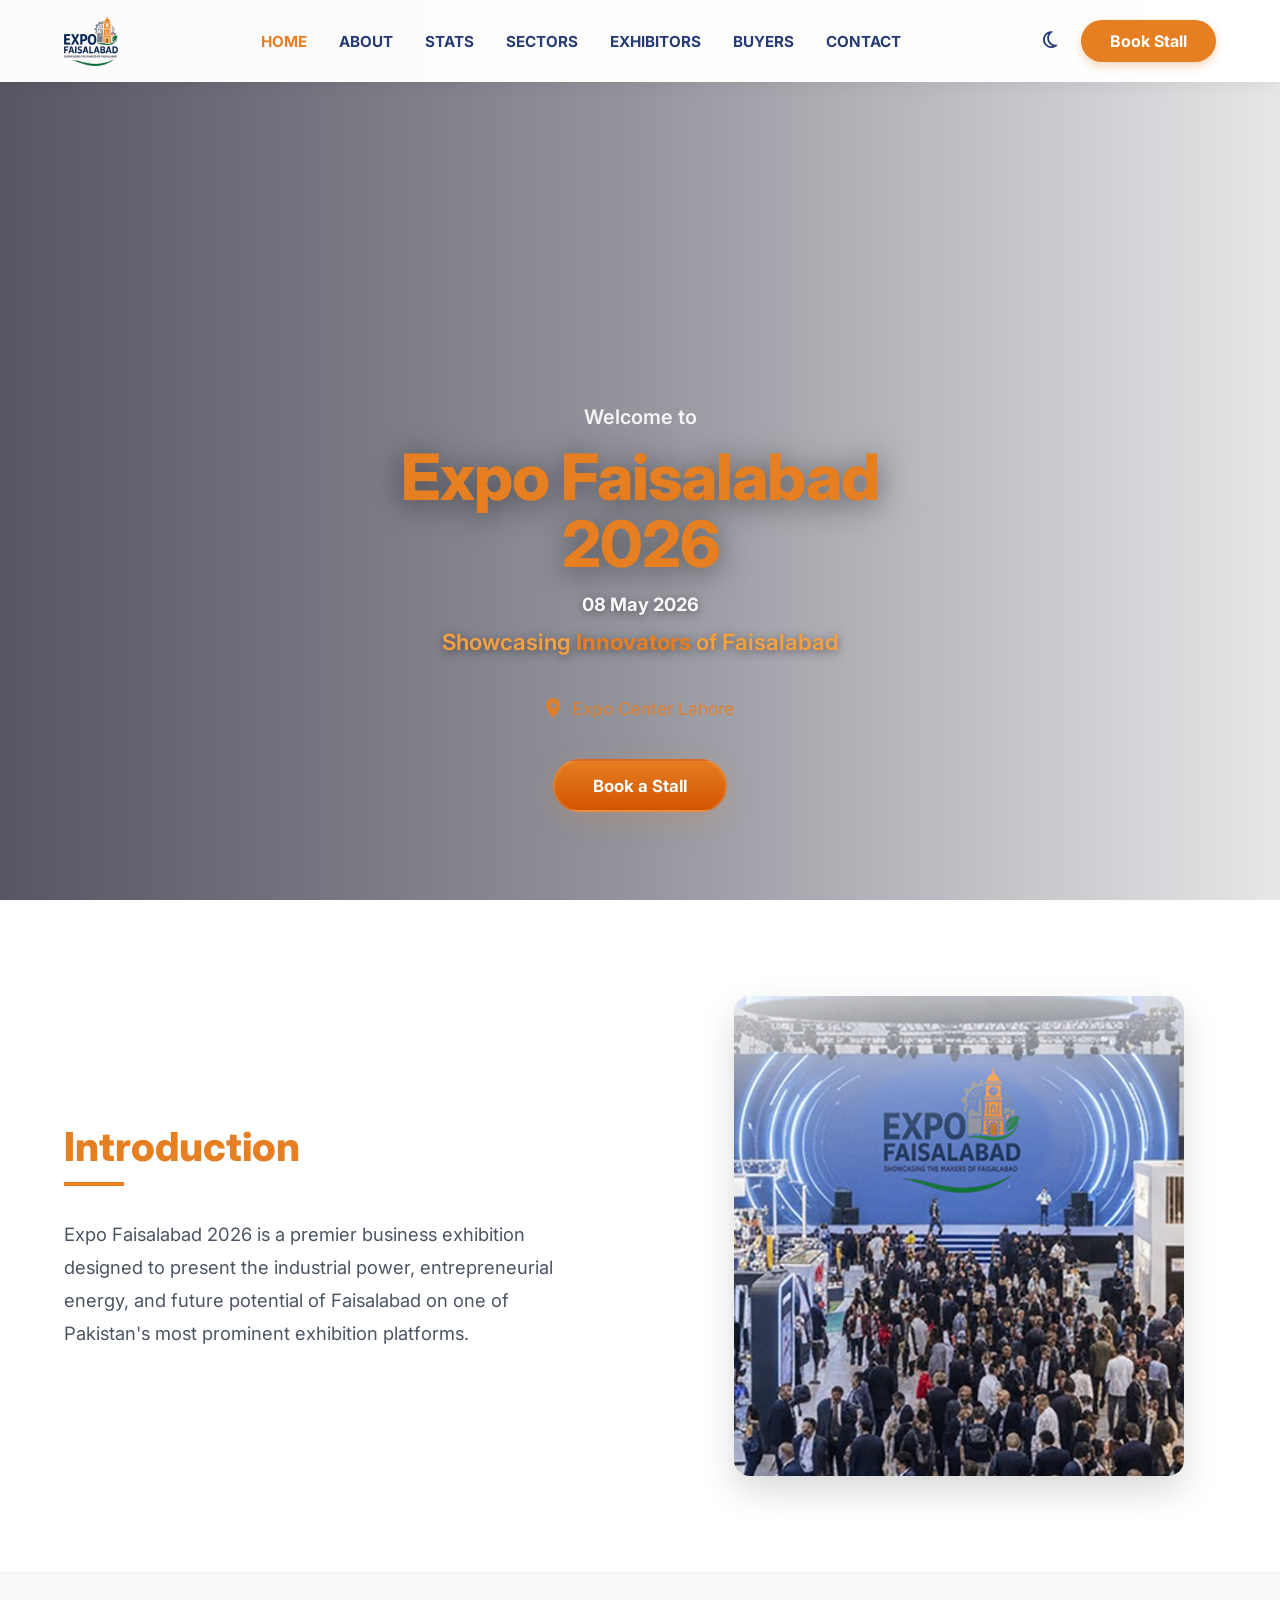
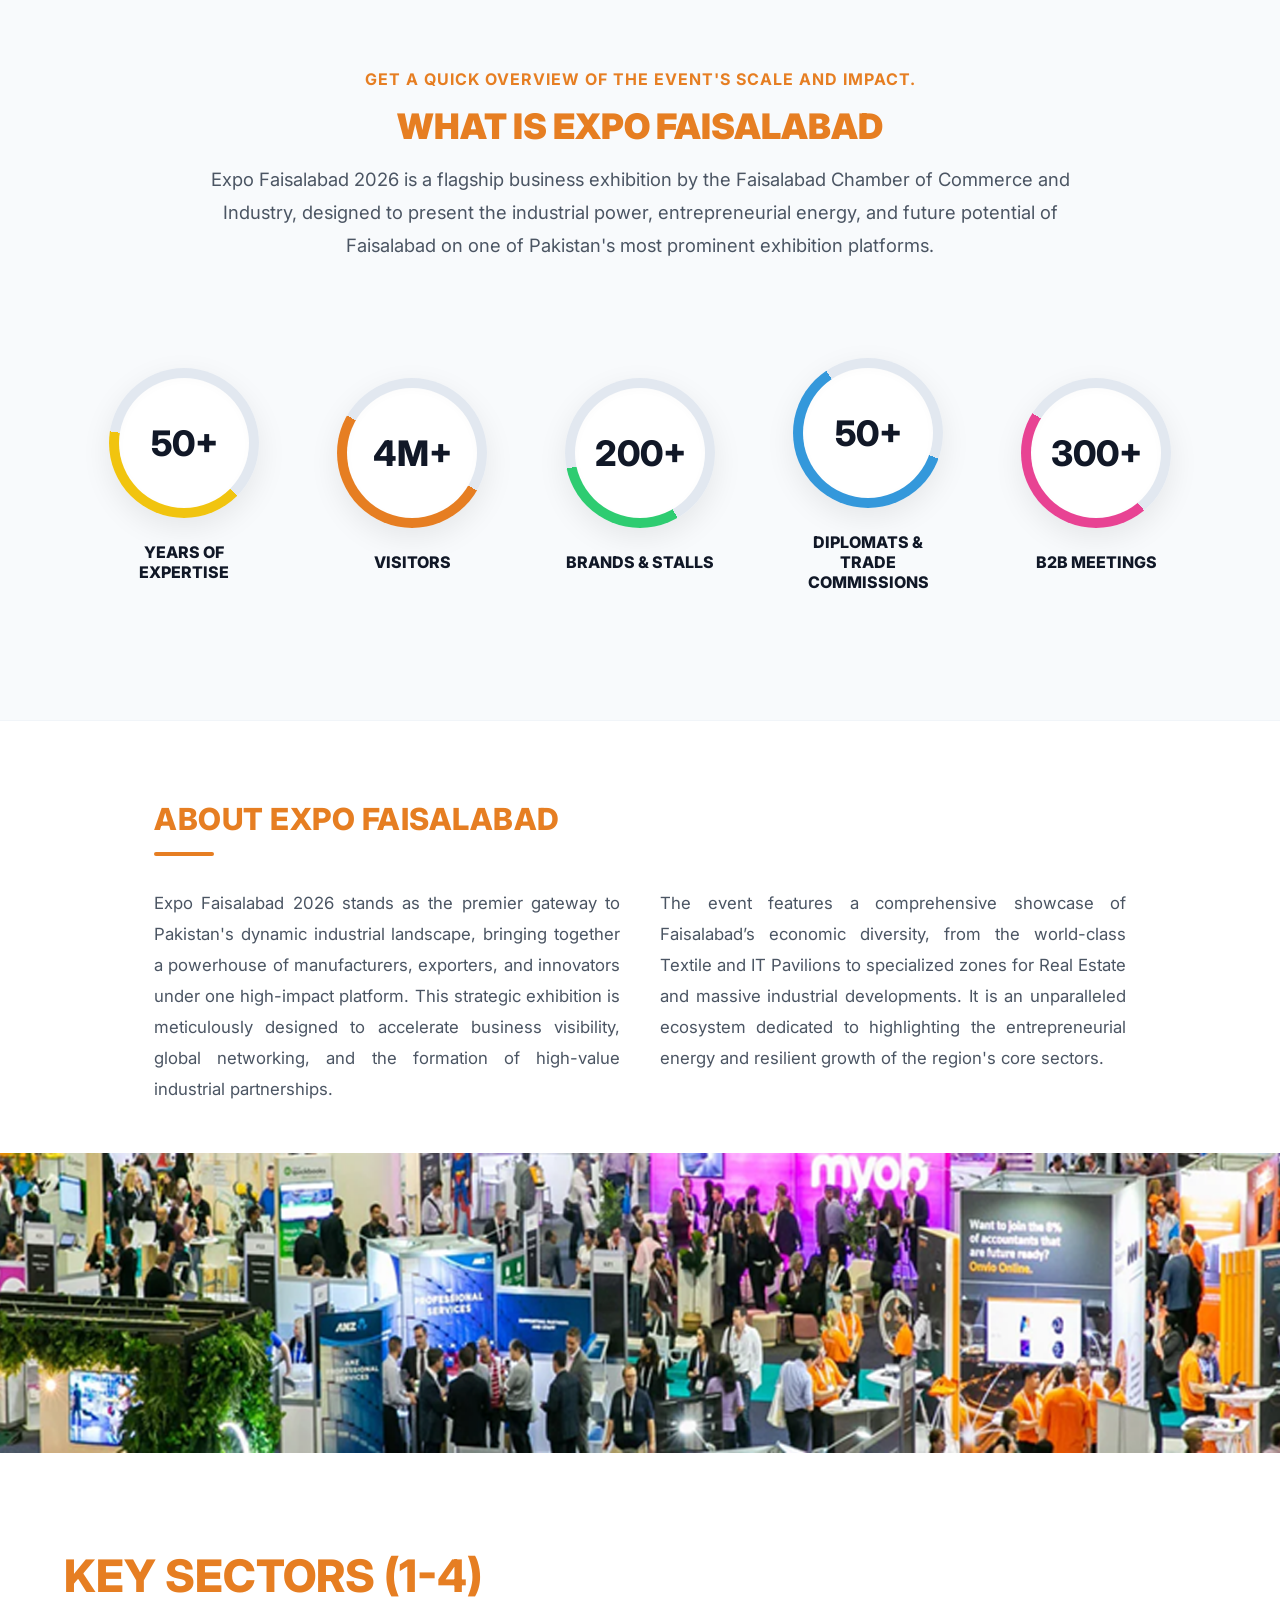
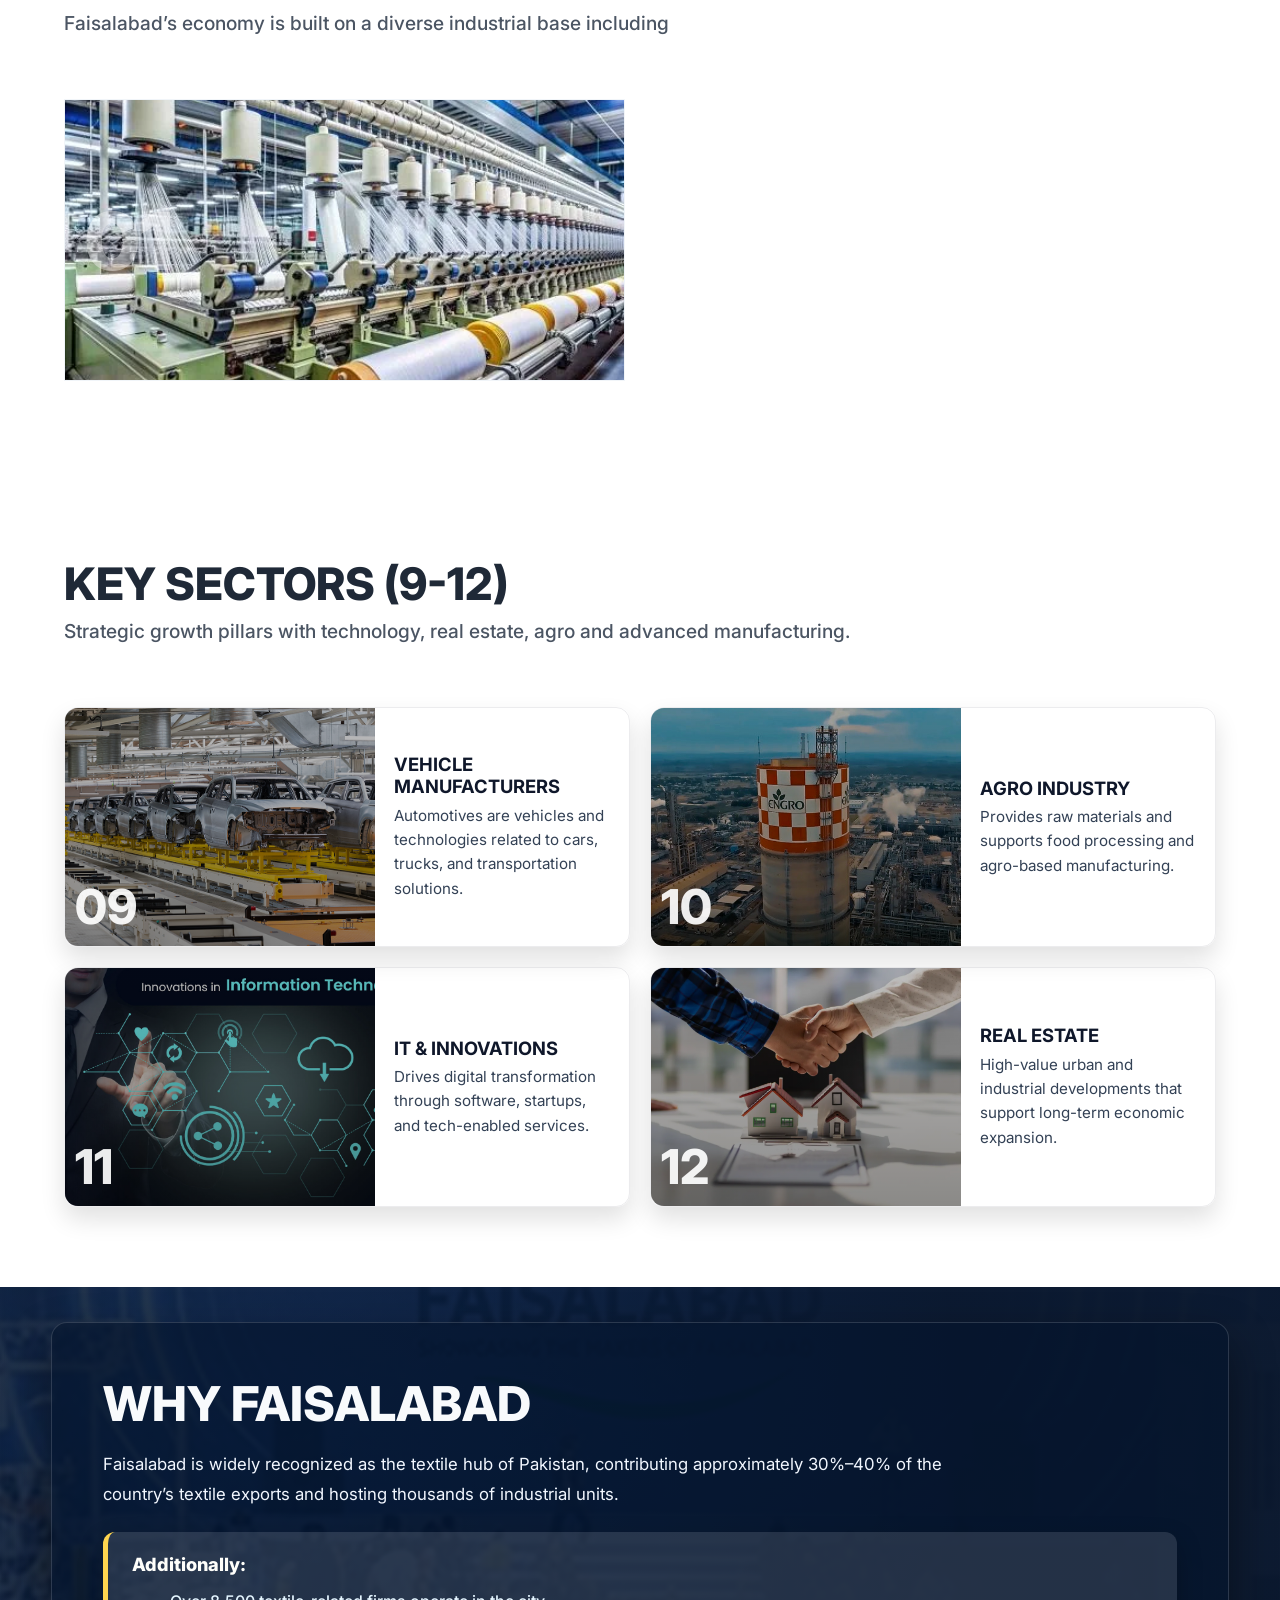
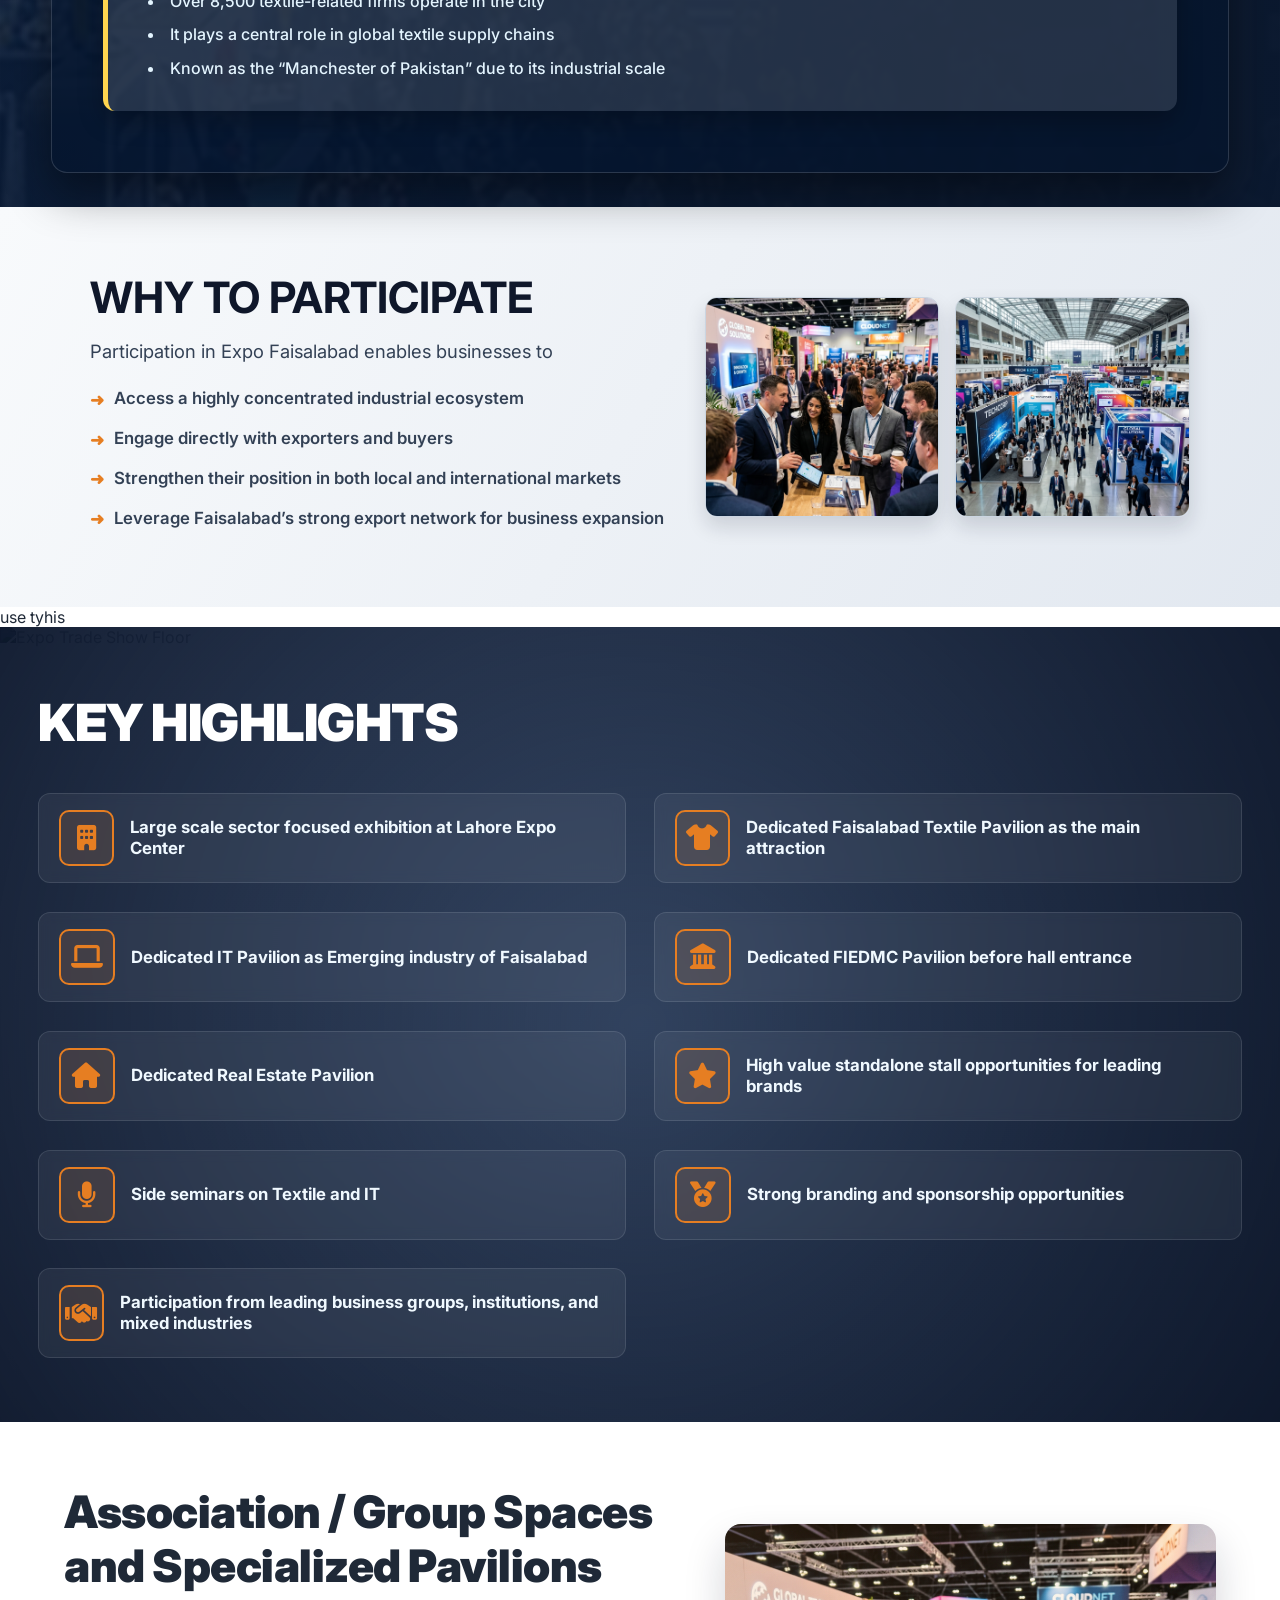
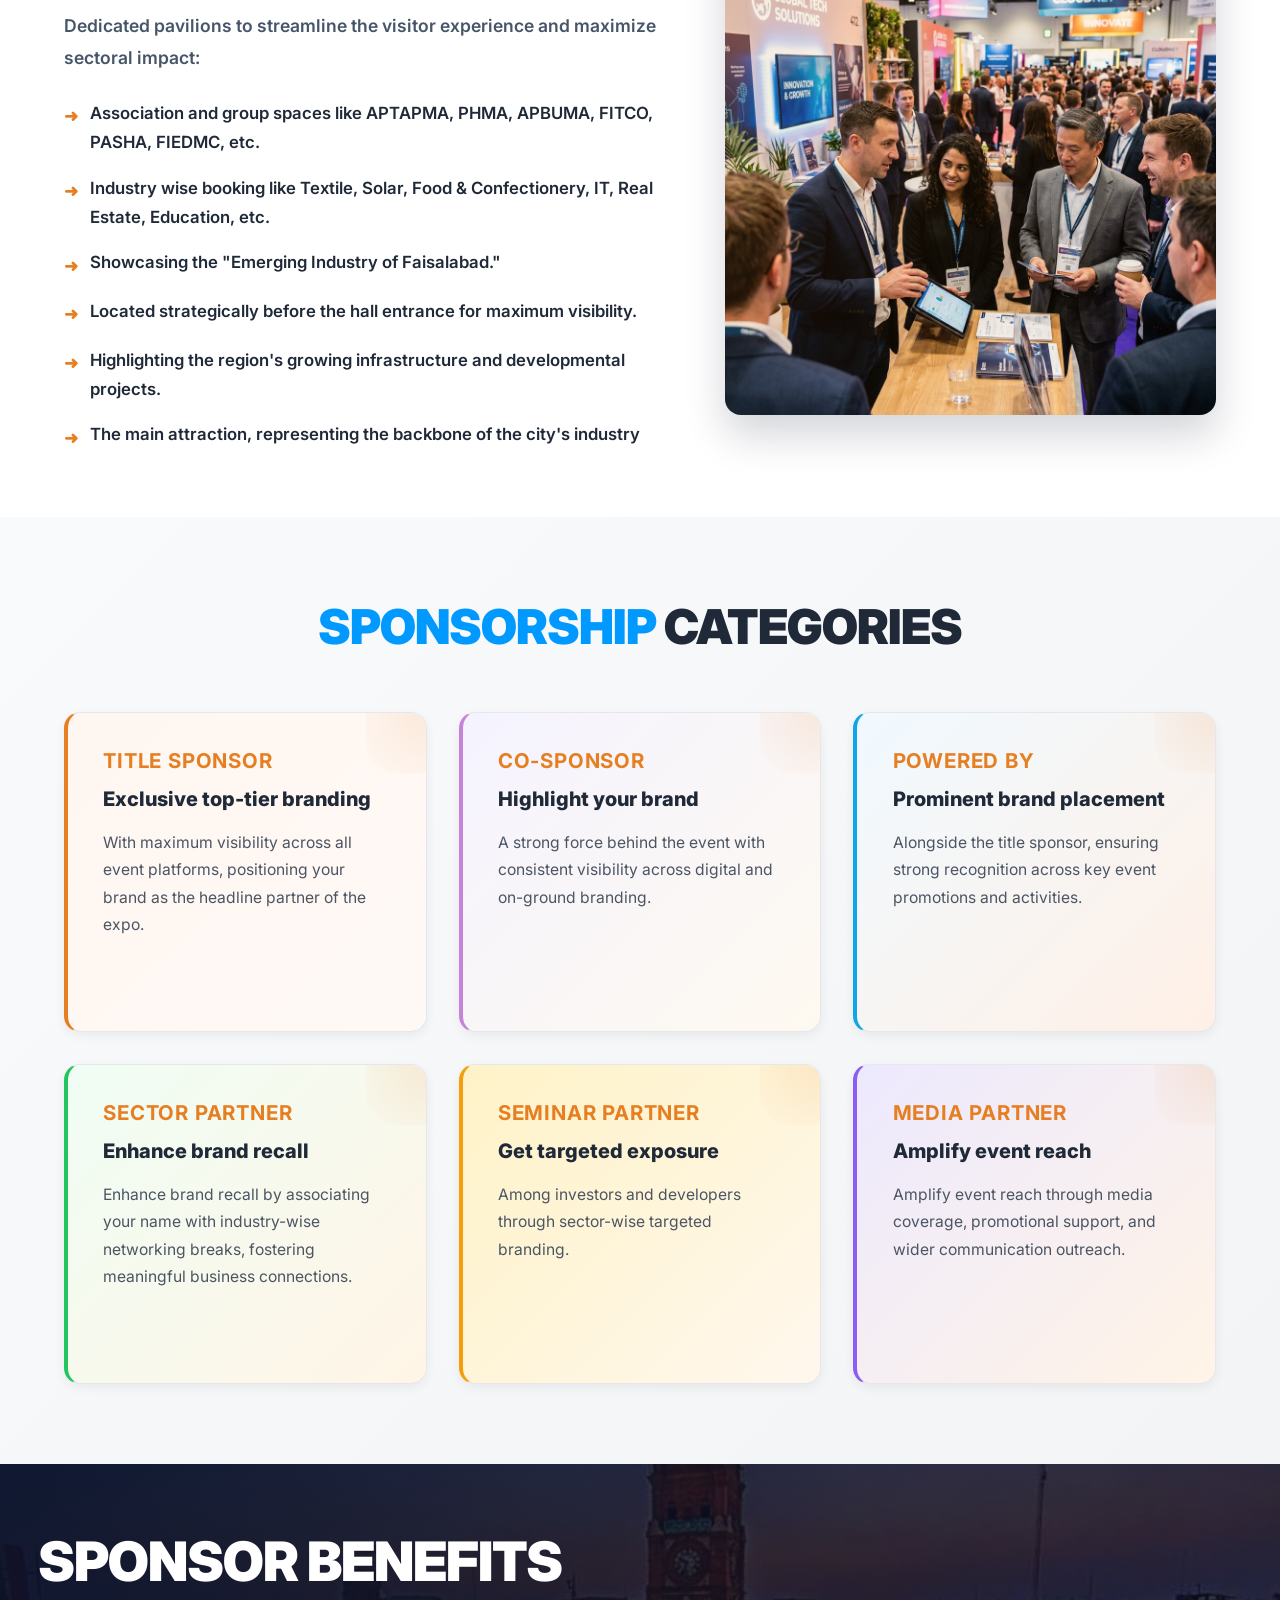
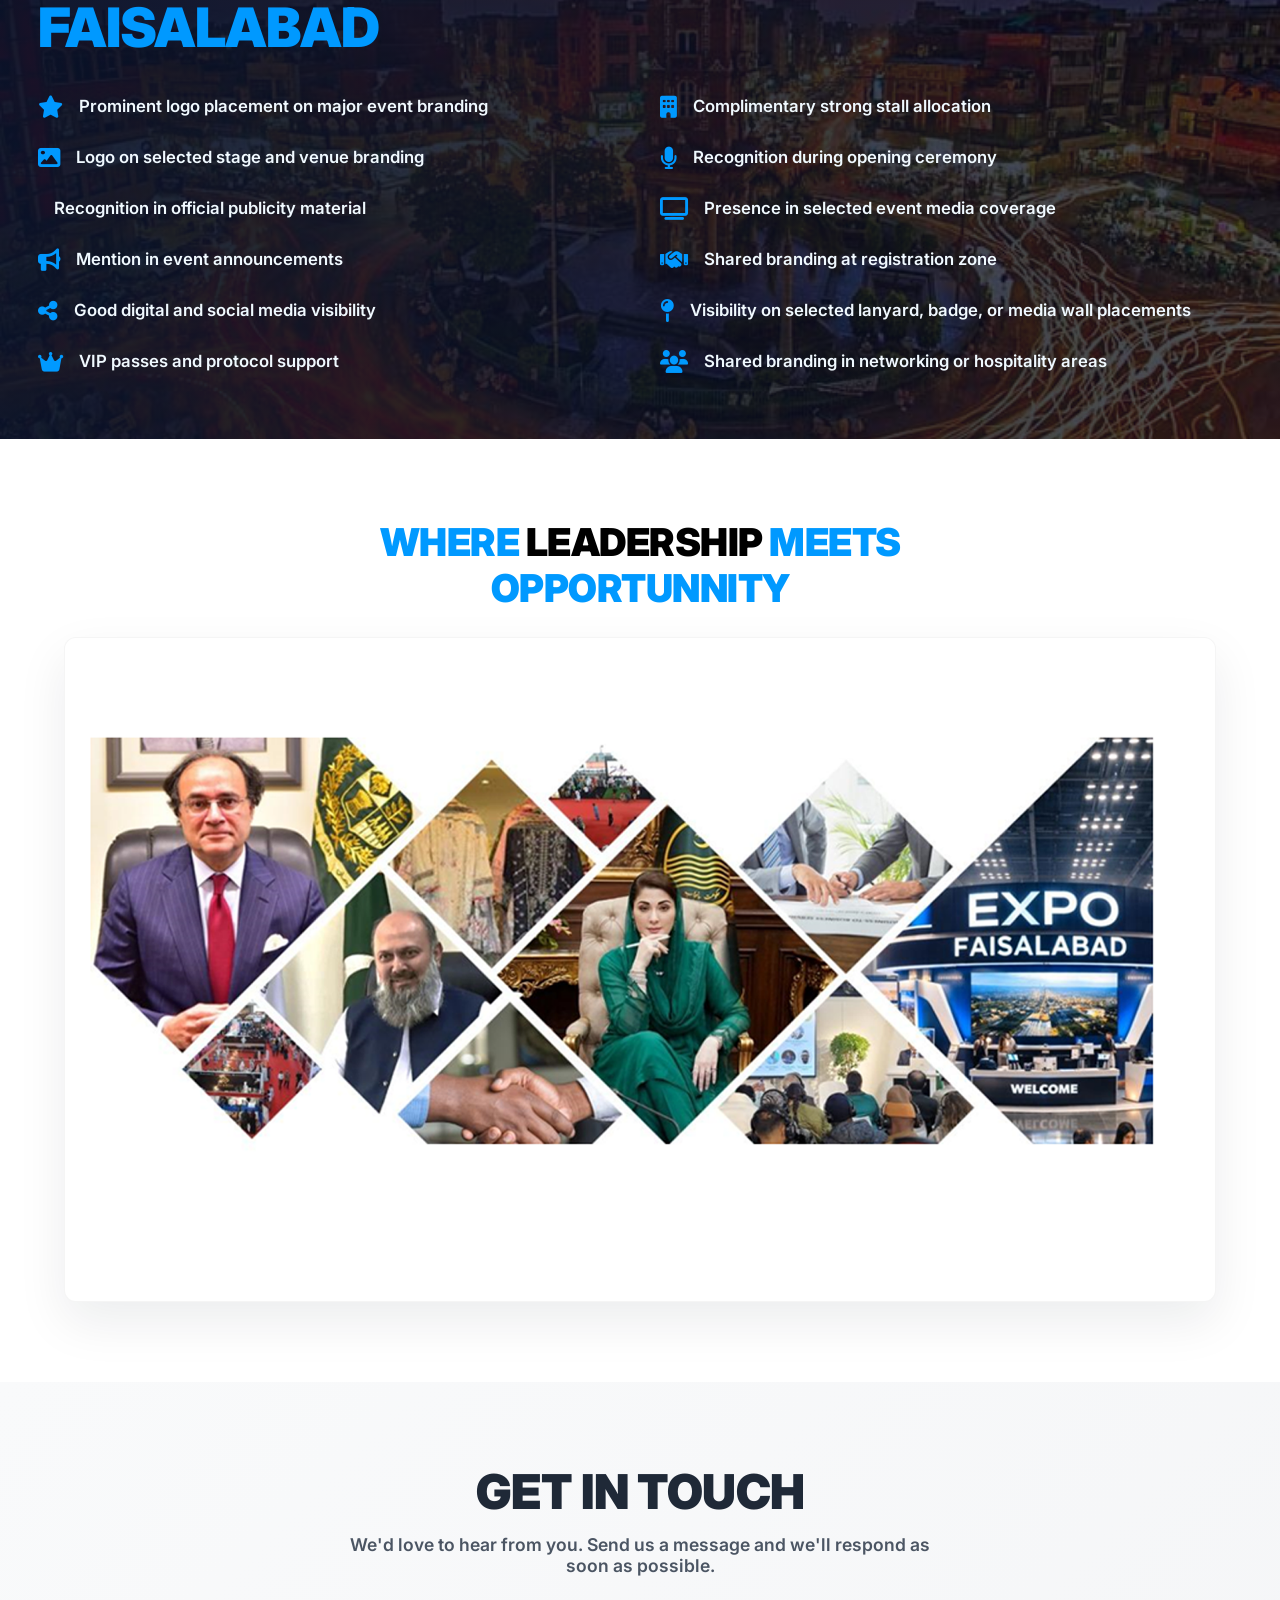
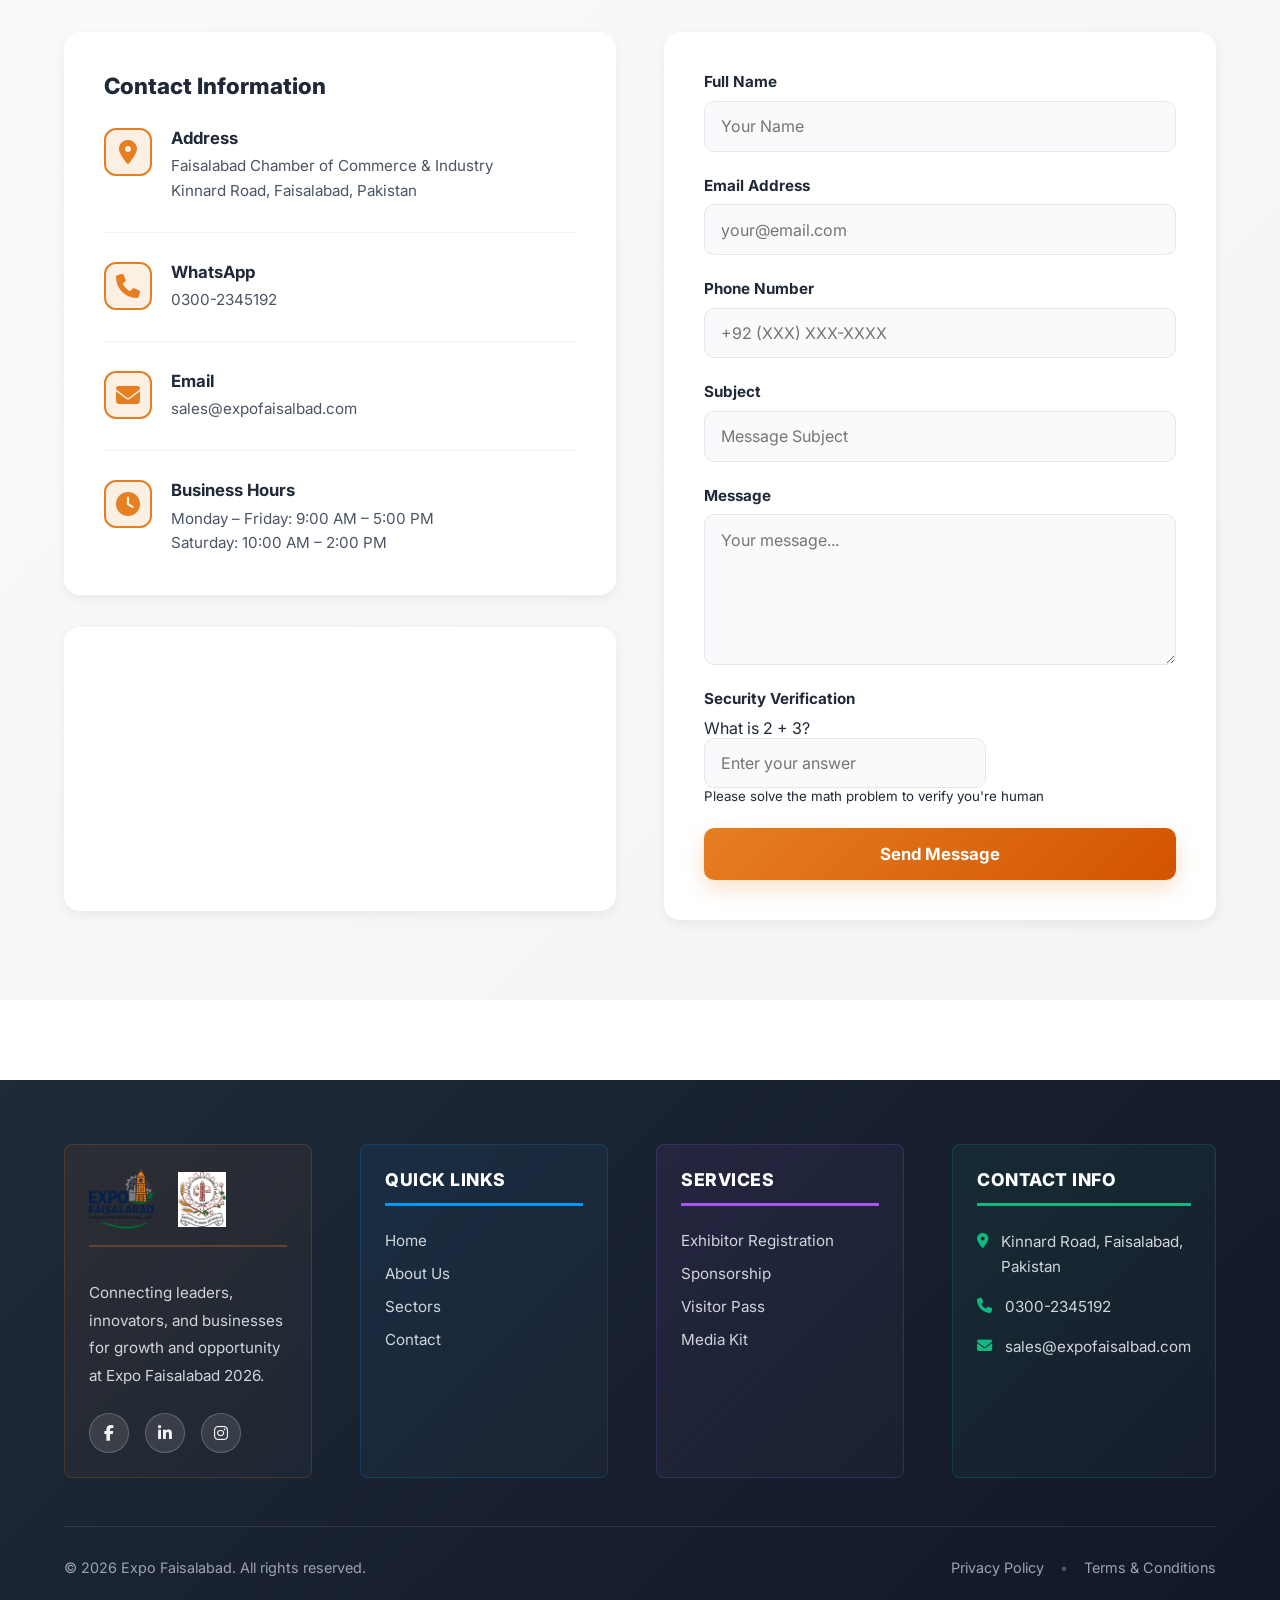
==== index.html @ fec192ce "Initial commit" ====
<!DOCTYPE html>
<html lang="en">

<head>
    <meta charset="UTF-8">
    <meta name="viewport" content="width=device-width, initial-scale=1.0">
    <title>Expo Faisalabad 2026</title>
    <link rel="stylesheet" href="style.css?v=9">
    <link rel="preconnect" href="https://fonts.googleapis.com">
    <link rel="preconnect" href="https://fonts.gstatic.com" crossorigin>
    <link href="https://fonts.googleapis.com/css2?family=Inter:wght@400;600;800&display=swap" rel="stylesheet">
    <link rel="stylesheet" href="https://cdnjs.cloudflare.com/ajax/libs/font-awesome/6.4.0/css/all.min.css">
</head>

<body>
    <div class="video-bg">
        <video autoplay muted loop playsinline>
            <source src="InShot_20260328_223926854.mp4" type="video/mp4">
        </video>
        <div class="overlay"></div>
    </div>

    <nav class="navbar">
        <a href="#" class="logo-link">
            <img src="Expo Logo.png" alt="Expo Faisalabad Logo" class="logo-img">
        </a>

        <!-- Mobile Menu Toggle (Hamburger) -->
        <div class="menu-toggle" id="mobile-menu">
            <span class="bar"></span>
            <span class="bar"></span>
            <span class="bar"></span>
        </div>

        <ul class="nav-links">
            <li><a href="#" class="active">HOME</a></li>
            <li><a href="#about">ABOUT</a></li>
            <li><a href="#stats">STATS</a></li>
            <li><a href="#key-sectors">SECTORS</a></li>
            <li><a href="#">EXHIBITORS</a></li>
            <li><a href="#">BUYERS</a></li>
            <li><a href="#">CONTACT</a></li>
        </ul>

        <div class="nav-actions">
            <i class="fa-regular fa-moon dark-mode-toggle"></i>
            <a href="" target="_blank" class="nav-register-btn">Book Stall</a>
        </div>
    </nav>

    <header class="hero">
        <div class="hero-content">
            <h3 class="pre-title">Welcome to</h3>
            <h1 class="main-title">Expo Faisalabad <br>2026</h1>
            <div class="event-date">08 May 2026</div>
            <p class="subtitle">Showcasing <span class="rotating"><span class="highlight">Creators</span></span> of Faisalabad</p>

            <div class="location">
                <i class="fa-solid fa-location-dot"></i> Expo Center Lahore
            </div>

            <a href="" target="_blank" class="register-btn">
                Book a Stall
            </a>
        </div>
    </header>

    <section id="introduction" class="introduction-wrapper">
        <div class="introduction">
            <div class="intro-content">
                <h2>Introduction</h2>
                <p>Expo Faisalabad 2026 is a premier business exhibition designed to present the industrial power, entrepreneurial energy, and future potential of Faisalabad on one of Pakistan's most prominent exhibition platforms.</p>
            </div>
            <div class="intro-image">
                <img src="assets/images/Layer 22.png" alt="Expo Faisalabad Introduction">
            </div>
        </div>
    </section>

    <section id="stats" class="stats-section">
        <div class="stats-container">
            <div class="stats-header">
                <div class="stats-subtitle">Get a quick overview of the event's scale and impact.</div>
                <h3>WHAT IS EXPO FAISALABAD</h3>
                <p>Expo Faisalabad 2026 is a flagship business exhibition by the Faisalabad Chamber of Commerce and Industry, designed to present the industrial power, entrepreneurial energy, and future potential of Faisalabad on one of Pakistan's most prominent exhibition platforms.</p>
            </div>
            
            <div class="stats-circles-container">
                <div class="stat-item">
                    <div class="stat-circle yellow">
                        <span class="stat-val">50+</span>
                    </div>
                    <div class="stat-text">YEARS OF EXPERTISE</div>
                </div>

                <div class="stat-item">
                    <div class="stat-circle orange">
                        <span class="stat-val">4M+</span>
                    </div>
                    <div class="stat-text">VISITORS</div>
                </div>

                <div class="stat-item">
                    <div class="stat-circle green">
                        <span class="stat-val">200+</span>
                    </div>
                    <div class="stat-text">BRANDS & STALLS</div>
                </div>

                <div class="stat-item">
                    <div class="stat-circle blue">
                        <span class="stat-val">50+</span>
                    </div>
                    <div class="stat-text">DIPLOMATS &<br>TRADE COMMISSIONS</div>
                </div>

                <div class="stat-item">
                    <div class="stat-circle pink">
                        <span class="stat-val">300+</span>
                    </div>
                    <div class="stat-text">B2B MEETINGS</div>
                </div>
            </div>
        </div>
    </section>

    <!-- About Expo Faisalabad Section -->
    <section id="about" class="about-section">
        <div class="about-text-wrap">
            <h2 class="about-heading">ABOUT EXPO FAISALABAD</h2>
            <div class="about-divider"></div>
            <div class="about-columns">
                <p>Expo Faisalabad 2026 stands as the premier gateway to Pakistan's dynamic industrial landscape, bringing together a powerhouse of manufacturers, exporters, and innovators under one high-impact platform. This strategic exhibition is meticulously designed to accelerate business visibility, global networking, and the formation of high-value industrial partnerships.</p>
                <p>The event features a comprehensive showcase of Faisalabad’s economic diversity, from the world-class Textile and IT Pavilions to specialized zones for Real Estate and massive industrial developments. It is an unparalleled ecosystem dedicated to highlighting the entrepreneurial energy and resilient growth of the region's core sectors.</p>
            </div>
        </div>
        <div class="about-image-banner">
            <img src="assets/images/Layer 1.png" alt="About Expo Faisalabad — Exhibition Hall">
            <div class="about-img-overlay"></div>
        </div>
    </section>

    <!-- Key Sectors Section -->
    <section id="key-sectors" class="sectors-section">
        <div class="sectors-container">
            <div class="sectors-header">
                <h2>KEY SECTORS (1-4)</h2>
                <p>Faisalabad’s economy is built on a diverse industrial base including</p>
            </div>

            <div class="sectors-grid-checker">
                <!-- Row 1: 01 and 03 (both image-left) -->
                <div class="sector-pair">
                    <!-- Sector 01 (Image Left, Text Right) -->
                    <div class="sector-box">
                        <div class="sector-image">
                            <img src="assets/txtl-small_Small.webp" alt="Textile & Apparel">
                            <span class="sector-num">01</span>
                            <div class="contact-wrapper">
                                <div class="contact-details-wrapper">
                                    <div class="contact-info-box">
                                        <h3>Contact Information</h3>
                        
                                        <div class="contact-detail">
                                            <div class="contact-icon">
                                                <i class="fas fa-map-marker-alt"></i>
                                            </div>
                                            <div class="contact-text">
                                                <h4>Address</h4>
                                                <p>Faisalabad Chamber of Commerce & Industry<br>Kinnard Road, Faisalabad, Pakistan</p>
                                            </div>
                                        </div>

                                        <div class="contact-detail">
                                            <div class="contact-icon">
                                                <i class="fas fa-phone"></i>
                                            </div>
                                            <div class="contact-text">
                                                <h4>WhatsApp</h4>
                                                <p>0300-2345192</p>
                                            </div>
                                        </div>

                                        <div class="contact-detail">
                                            <div class="contact-icon">
                                                <i class="fas fa-envelope"></i>
                                            </div>
                                            <div class="contact-text">
                                                <h4>Email</h4>
                                                <p>sales@expofaisalbad.com</p>
                                            </div>
                                        </div>

                                        <div class="contact-detail">
                                            <div class="contact-icon">
                                                <i class="fas fa-clock"></i>
                                            </div>
                                            <div class="contact-text">
                                                <h4>Business Hours</h4>
                                                <p>Monday – Friday: 9:00 AM – 5:00 PM<br>Saturday: 10:00 AM – 2:00 PM</p>
                                            </div>
                                        </div>
                                    </div>
                                </div>

                                <div class="contact-form-wrapper">
                                    <form class="contact-form" id="contactForm">
                                        <div class="form-group">
                                            <label for="name">Full Name</label>
                                            <input type="text" id="name" name="name" required placeholder="Your Name">
                                        </div>
                                        <div class="form-group">
                                            <label for="email">Email Address</label>
                                            <input type="email" id="email" name="email" required placeholder="your@email.com">
                                        </div>
                                        <div class="form-group">
                                            <label for="phone">Phone Number</label>
                                            <input type="tel" id="phone" name="phone" placeholder="+92 (XXX) XXX-XXXX">
                                        </div>
                                        <div class="form-group">
                                            <label for="subject">Subject</label>
                                            <input type="text" id="subject" name="subject" required placeholder="Message Subject">
                                        </div>
                                        <div class="form-group full-width">
                                            <label for="message">Message</label>
                                            <textarea id="message" name="message" rows="6" required placeholder="Your message..."></textarea>
                                        </div>

                                        <!-- CAPTCHA Section -->
                                        <div class="form-group full-width captcha-group">
                                            <label for="captcha">Security Verification</label>
                                            <div class="captcha-container">
                                                <div class="captcha-question">
                                                    <span id="captcha-text">What is 2 + 3?</span>
                                                </div>
                                                <input type="text" id="captcha" name="captcha" required placeholder="Enter your answer" class="captcha-input">
                                            </div>
                                            <small class="captcha-help">Please solve the math problem to verify you're human</small>
                                        </div>

                                        <button type="submit" class="submit-btn">Send Message</button>
                                    </form>
                                </div>
                                <div class="contact-map">
                                    <iframe src="https://www.google.com/maps/embed?pb=!1m18!1m12!1m3!1d3416.5987896088147!2d72.34615!3d31.41864!2m3!1f0!2f0!3f0!3m2!1i1024!2i768!4f13.1!3m3!1m2!1s0x391926b8d0cfffff%3A0x3d5e5d8f5e5e5e5e!2sFaisalabad%2C%20Punjab%2C%20Pakistan!5e0!3m2!1sen!2s!4v1234567890" width="100%" height="280" style="border:0;" allowfullscreen="" loading="lazy" referrerpolicy="no-referrer-when-downgrade"></iframe>
                                </div>
            <div class="sectors-header">
                <h2>KEY SECTORS (5-8)</h2>
                <p>Further driving growth via education, finance, food, and sustainable energy.</p>
            </div>

            <div class="sectors-grid-checker">
                <div class="sector-pair">
                    <div class="sector-box sector-box-alt">
                        <div class="sector-image">
                            <img src="assets//Educational and Skill Development.png" alt="Education & Skill Development">
                            <span class="sector-num">05</span>
                            <div class="sector-arrow right"></div>
                        </div>
                        <div class="sector-content">
                            <h3>EDUCATION & SKILL DEVELOPMENT</h3>
                            <p>Institutions and training centers that develop skilled labor, technical expertise, and innovation capacity for industrial growth.</p>
                        </div>
                    </div>

                    <div class="sector-box sector-box-alt">
                        <div class="sector-image">
                            <img src="assets/Intro-to-Financial-Markets-OG.png" alt="Banks & Financial Markets">
                            <span class="sector-num">06</span>
                            <div class="sector-arrow right"></div>
                        </div>
                        <div class="sector-content">
                            <h3>BANKS & FINANCIAL MARKETS</h3>
                            <p>Provide financial services, investment support, and capital access to facilitate business growth and economic stability.</p>
                        </div>
                    </div>
                </div>

                <div class="sector-pair">
                    <div class="sector-box reverse sector-box-alt">
                        <div class="sector-content">
                            <h3>FOOD & CONFECTIONERY</h3>
                            <p>Confectioneries are shops or businesses that make and sell sweets, chocolates, and other sugary treats.</p>
                        </div>
                        <div class="sector-image">
                            <img src="assets/food.jpg" alt="Food & Confectionery">
                            <span class="sector-num">07</span>
                            <div class="sector-arrow left"></div>
                        </div>
                    </div>

                    <div class="sector-box reverse sector-box-alt">
                        <div class="sector-content">
                            <h3>SOLAR & GREEN ENERGY SOLUTIONS</h3>
                            <p>Solar and green energy solutions harness renewable sources like sunlight, wind, and biomass to generate clean, sustainable power while reducing environmental impact.</p>
                        </div>
                        <div class="sector-image">
                            <img src="assets/wind-solar-renewable-solutions.jpg" alt="Solar & Green Energy Solutions">
                            <span class="sector-num">08</span>
                            <div class="sector-arrow left"></div>
                        </div>
                    </div>
                </div>
            </div>
        </div>
    </section>

    <!-- Key Sectors Section (9-12) -->
    <section id="key-sectors-9-12" class="sectors-section sectors-section-grid">
        <div class="sectors-container">
            <div class="sectors-header">
                <h2>KEY SECTORS (9-12)</h2>
                <p>Strategic growth pillars with technology, real estate, agro and advanced manufacturing.</p>
            </div>

            <div class="sectors-grid-masonry">
                <article class="sector-card card-left">
                    <div class="sector-image-wrap">
                        <img src="assets/Vahicle n manufacturing.jpg" alt="Vehicle Manufacturers">
                        <div class="sector-overlay"></div>
                        <span class="sector-num-card">09</span>
                    </div>
                    <div class="sector-info">
                        <h3>VEHICLE MANUFACTURERS</h3>
                        <p>Automotives are vehicles and technologies related to cars, trucks, and transportation solutions.</p>
                    </div>
                </article>

                <article class="sector-card card-right">
                    <div class="sector-image-wrap">
                        <img src="assets/engro industry.jpg" alt="Agro Industry">
                        <div class="sector-overlay"></div>
                        <span class="sector-num-card">10</span>
                    </div>
                    <div class="sector-info">
                        <h3>AGRO INDUSTRY</h3>
                        <p>Provides raw materials and supports food processing and agro-based manufacturing.</p>
                    </div>
                </article>

                <article class="sector-card card-right">
                    <div class="sector-image-wrap">
                        <img src="assets/it.jpg" alt="IT & Innovations">
                        <div class="sector-overlay"></div>
                        <span class="sector-num-card">11</span>
                    </div>
                    <div class="sector-info">
                        <h3>IT & INNOVATIONS</h3>
                        <p>Drives digital transformation through software, startups, and tech-enabled services.</p>
                    </div>
                </article>

                <article class="sector-card card-left">
                    <div class="sector-image-wrap">
                        <img src="assets/real estate.webp" alt="Real Estate">
                        <div class="sector-overlay"></div>
                        <span class="sector-num-card">12</span>
                    </div>
                    <div class="sector-info">
                        <h3>REAL ESTATE</h3>
                        <p>High-value urban and industrial developments that support long-term economic expansion.</p>
                    </div>
                </article>
            </div>
        </div>
    </section>
    <!-- Why Faisalabad Section -->
    <section id="why-faisalabad" class="why-section">
        <div class="why-background">
            <img src="assets/images/Layer 22.png" alt="Faisalabad Industrial Background">
            <div class="why-overlay"></div>
        </div>
        <div class="why-content">
            <h2>WHY FAISALABAD</h2>
            <p>
                Faisalabad is widely recognized as the textile hub of Pakistan, contributing approximately 30%–40% of the country’s textile exports and hosting thousands of industrial units.
            </p>
            <div class="why-card">
                <h3>Additionally:</h3>
                <ul>
                    <li>Over 8,500 textile-related firms operate in the city</li>
                    <li>It plays a central role in global textile supply chains</li>
                    <li>Known as the “Manchester of Pakistan” due to its industrial scale</li>
                </ul>
            </div>
        </div>
    </section>
    <!-- Why to Participate Section -->
    <section id="why-participate" class="why-participate-section">
        <div class="why-participate-container">
            <div class="why-participate-text">
                <h2>WHY TO PARTICIPATE</h2>
                <p>Participation in Expo Faisalabad enables businesses to</p>
                <ul>
                    <li><span>➜</span> Access a highly concentrated industrial ecosystem</li>
                    <li><span>➜</span> Engage directly with exporters and buyers</li>
                    <li><span>➜</span> Strengthen their position in both local and international markets</li>
                    <li><span>➜</span> Leverage Faisalabad’s strong export network for business expansion</li>
                </ul>
            </div>
            <div class="why-participate-images">
                <img src="assets/images/expo_booth.png" alt="Expo Business Networking">
                <img src="assets/images/expo_hall.png" alt="Expo Exhibition Space">
            </div>
        </div>
    </section>use tyhis 

    <!-- Key Highlights Section -->
    <section id="key-highlights" class="highlights-section">
        <div class="highlights-background">
            <img src="assets/images/expo_keynote_presentation.png" alt="Expo Trade Show Floor">
            <div class="highlights-overlay"></div>
        </div>
        <div class="highlights-container">
            <div class="highlights-header">
                <h2>KEY HIGHLIGHTS</h2>
            </div>
            <div class="highlights-grid">
                <div class="highlight-card">
                    <div class="highlight-icon">
                        <i class="fas fa-building"></i>
                    </div>
                    <p>Large scale sector focused exhibition at Lahore Expo Center</p>
                </div>
                <div class="highlight-card">
                    <div class="highlight-icon">
                        <i class="fas fa-shirt"></i>
                    </div>
                    <p>Dedicated Faisalabad Textile Pavilion as the main attraction</p>
                </div>
                <div class="highlight-card">
                    <div class="highlight-icon">
                        <i class="fas fa-laptop"></i>
                    </div>
                    <p>Dedicated IT Pavilion as Emerging industry of Faisalabad</p>
                </div>
                <div class="highlight-card">
                    <div class="highlight-icon">
                        <i class="fas fa-landmark"></i>
                    </div>
                    <p>Dedicated FIEDMC Pavilion before hall entrance</p>
                </div>
                <div class="highlight-card">
                    <div class="highlight-icon">
                        <i class="fas fa-home"></i>
                    </div>
                    <p>Dedicated Real Estate Pavilion</p>
                </div>
                <div class="highlight-card">
                    <div class="highlight-icon">
                        <i class="fas fa-star"></i>
                    </div>
                    <p>High value standalone stall opportunities for leading brands</p>
                </div>
                <div class="highlight-card">
                    <div class="highlight-icon">
                        <i class="fas fa-microphone"></i>
                    </div>
                    <p>Side seminars on Textile and IT</p>
                </div>
                <div class="highlight-card">
                    <div class="highlight-icon">
                        <i class="fas fa-medal"></i>
                    </div>
                    <p>Strong branding and sponsorship opportunities</p>
                </div>
                <div class="highlight-card">
                    <div class="highlight-icon">
                        <i class="fas fa-handshake"></i>
                    </div>
                    <p>Participation from leading business groups, institutions, and mixed industries</p>
                </div>
            </div>
        </div>
    </section>

    <!-- Association / Group Spaces and Specialized Pavilions Section -->
    <section id="association-pavilions" class="pavilions-section">
        <div class="pavilions-container">
            <div class="pavilions-content">
                <h2>Association / Group Spaces and Specialized Pavilions</h2>
                <p class="pavilions-intro">Dedicated pavilions to streamline the visitor experience and maximize sectoral impact:</p>
                <ul class="pavilions-list">
                    <li><span>➜</span> Association and group spaces like APTAPMA, PHMA, APBUMA, FITCO, PASHA, FIEDMC, etc.</li>
                    <li><span>➜</span> Industry wise booking like Textile, Solar, Food & Confectionery, IT, Real Estate, Education, etc.</li>
                    <li><span>➜</span> Showcasing the "Emerging Industry of Faisalabad."</li>
                    <li><span>➜</span> Located strategically before the hall entrance for maximum visibility.</li>
                    <li><span>➜</span> Highlighting the region's growing infrastructure and developmental projects.</li>
                    <li><span>➜</span> The main attraction, representing the backbone of the city's industry</li>
                </ul>
            </div>
            <div class="pavilions-image">
                <img src="assets/images/expo_booth.png" alt="Professional Pavilion Exhibition">
                <div class="pavilions-image-overlay"></div>
            </div>
        </div>
    </section>

    <!-- Sponsorship Categories Section -->
    <section id="sponsorship-categories" class="sponsorship-section">
        <div class="sponsorship-container">
            <div class="sponsorship-header">
                <h2><span class="sponsor-blue">SPONSORSHIP</span> <span class="sponsor-dark">CATEGORIES</span></h2>
            </div>
            <div class="sponsorship-timeline">
                <div class="sponsor-card sponsor-card-1">
                    <div class="sponsor-tier"><h1>Title Sponsor</h1></div>
                    <div class="sponsor-title">Exclusive top-tier branding</div>
                    <p>With maximum visibility across all event platforms, positioning your brand as the headline partner of the expo.</p>
                    <div class="sponsor-dot"></div>
                </div>
                <div class="sponsor-card sponsor-card-2">
                    <div class="sponsor-tier"><h1>Co-Sponsor</h1></div>
                    <div class="sponsor-title">Highlight your brand</div>
                    <p>A strong force behind the event with consistent visibility across digital and on-ground branding.</p>
                    <div class="sponsor-dot"></div>
                </div>
                <div class="sponsor-card sponsor-card-3">
                    <div class="sponsor-tier"><h1>Powered By</h1></div>
                    <div class="sponsor-title">Prominent brand placement</div>
                    <p>Alongside the title sponsor, ensuring strong recognition across key event promotions and activities.</p>
                    <div class="sponsor-dot"></div>
                </div>
                <div class="sponsor-card sponsor-card-4">
                    <div class="sponsor-tier"><h1>Sector Partner</h1></div>
                    <div class="sponsor-title">Enhance brand recall</div>
                    <p>Enhance brand recall by associating your name with industry-wise networking breaks, fostering meaningful business connections.</p>
                    <div class="sponsor-dot"></div>
                </div>
                <div class="sponsor-card sponsor-card-5">
                    <div class="sponsor-tier"><h1>Seminar Partner</h1></div>
                    <div class="sponsor-title">Get targeted exposure</div>
                    <p>Among investors and developers through sector-wise targeted branding.</p>
                    <div class="sponsor-dot"></div>
                </div>
                <div class="sponsor-card sponsor-card-6">
                    <div class="sponsor-tier"><h1>Media Partner</h1></div>
                    <div class="sponsor-title">Amplify event reach</div>
                    <p>Amplify event reach through media coverage, promotional support, and wider communication outreach.</p>
                    <div class="sponsor-dot"></div>
                </div>
            </div>
            <div class="sponsorship-timeline-line"></div>
        </div>
    </section>

    <!-- Sponsor Benefits Faisalabad Section -->
    <section id="sponsor-benefits" class="benefits-section">
        <div class="benefits-background">
            <img src="assets/638075_32861860.jpg" alt="Faisalabad Landmark">
            <div class="benefits-overlay"></div>
        </div>
        <div class="benefits-container">
            <h2>SPONSOR BENEFITS<br><span class="benefits-highlight">FAISALABAD</span></h2>
            <div class="benefits-content">
                <div class="benefits-list">
                    <div class="benefit-item">
                        <i class="fas fa-star"></i>
                        <p>Prominent logo placement on major event branding</p>
                    </div>
                    <div class="benefit-item">
                        <i class="fas fa-image"></i>
                        <p>Logo on selected stage and venue branding</p>
                    </div>
                    <div class="benefit-item">
                        <i class="fas fa-news"></i>
                        <p>Recognition in official publicity material</p>
                    </div>
                    <div class="benefit-item">
                        <i class="fas fa-bullhorn"></i>
                        <p>Mention in event announcements</p>
                    </div>
                    <div class="benefit-item">
                        <i class="fas fa-share-alt"></i>
                        <p>Good digital and social media visibility</p>
                    </div>
                    <div class="benefit-item">
                        <i class="fas fa-crown"></i>
                        <p>VIP passes and protocol support</p>
                    </div>
                </div>
                <div class="benefits-list">
                    <div class="benefit-item">
                        <i class="fas fa-building"></i>
                        <p>Complimentary strong stall allocation</p>
                    </div>
                    <div class="benefit-item">
                        <i class="fas fa-microphone"></i>
                        <p>Recognition during opening ceremony</p>
                    </div>
                    <div class="benefit-item">
                        <i class="fas fa-tv"></i>
                        <p>Presence in selected event media coverage</p>
                    </div>
                    <div class="benefit-item">
                        <i class="fas fa-handshake"></i>
                        <p>Shared branding at registration zone</p>
                    </div>
                    <div class="benefit-item">
                        <i class="fas fa-map-pin"></i>
                        <p>Visibility on selected lanyard, badge, or media wall placements</p>
                    </div>
                    <div class="benefit-item">
                        <i class="fas fa-users"></i>
                        <p>Shared branding in networking or hospitality areas</p>
                    </div>
                </div>
            </div>
        </div>
    </section>

    <!-- Leadership / Opportunity Section -->
    <section id="leadership" class="leadership-section">
        <div class="leadership-inner">
            <h2 class="leadership-blue" style="color: #0099FF;">WHERE <span class="leadership-highlight" style="color: black;">LEADERSHIP</span> MEETS <br>OPPORTUNNITY</h2>

            <div class="leadership-card">
                <img src="assets/images/Layer 1345.png" alt="Leadership Collage">
            </div>
        </div>
    </section>

    <!-- Contact Us Section -->
    <section id="contact-us" class="contact-section">
        <div class="contact-container">
            <div class="contact-header">
                <h2>GET IN TOUCH</h2>
                <p>We'd love to hear from you. Send us a message and we'll respond as soon as possible.</p>
            </div>

            <div class="contact-wrapper">
                <div class="contact-form-wrapper">
                    <form class="contact-form" id="contactForm">
                        <div class="form-group">
                            <label for="name">Full Name</label>
                            <input type="text" id="name" name="name" required placeholder="Your Name">
                        </div>
                        <div class="form-group">
                            <label for="email">Email Address</label>
                            <input type="email" id="email" name="email" required placeholder="your@email.com">
                        </div>
                        <div class="form-group">
                            <label for="phone">Phone Number</label>
                            <input type="tel" id="phone" name="phone" placeholder="+92 (XXX) XXX-XXXX">
                        </div>
                        <div class="form-group">
                            <label for="subject">Subject</label>
                            <input type="text" id="subject" name="subject" required placeholder="Message Subject">
                        </div>
                        <div class="form-group full-width">
                            <label for="message">Message</label>
                            <textarea id="message" name="message" rows="6" required placeholder="Your message..."></textarea>
                        </div>

                        <!-- CAPTCHA Section -->
                        <div class="form-group full-width captcha-group">
                            <label for="captcha">Security Verification</label>
                            <div class="captcha-container">
                                <div class="captcha-question">
                                    <span id="captcha-text">What is 2 + 3?</span>
                                </div>
                                <input type="text" id="captcha" name="captcha" required placeholder="Enter your answer" class="captcha-input">
                            </div>
                            <small class="captcha-help">Please solve the math problem to verify you're human</small>
                        </div>

                        <button type="submit" class="submit-btn">Send Message</button>
                    </form>
                </div>

                <div class="contact-details-wrapper">
                    <div class="contact-info-box">
                        <h3>Contact Information</h3>
                        
                        <div class="contact-detail">
                            <div class="contact-icon">
                                <i class="fas fa-map-marker-alt"></i>
                            </div>
                            <div class="contact-text">
                                <h4>Address</h4>
                                <p>Faisalabad Chamber of Commerce & Industry<br>Kinnard Road, Faisalabad, Pakistan</p>
                            </div>
                        </div>

                        <div class="contact-detail">
                            <div class="contact-icon">
                                <i class="fas fa-phone"></i>
                            </div>
                            <div class="contact-text">
                                <h4>WhatsApp</h4>
                                <p>0300-2345192</p>
                            </div>
                        </div>

                        <div class="contact-detail">
                            <div class="contact-icon">
                                <i class="fas fa-envelope"></i>
                            </div>
                            <div class="contact-text">
                                <h4>Email</h4>
                                <p>sales@expofaisalbad.com</p>
                            </div>
                        </div>

                        <div class="contact-detail">
                            <div class="contact-icon">
                                <i class="fas fa-clock"></i>
                            </div>
                            <div class="contact-text">
                                <h4>Business Hours</h4>
                                <p>Monday – Friday: 9:00 AM – 5:00 PM<br>Saturday: 10:00 AM – 2:00 PM</p>
                            </div>
                        </div>
                    </div>
                    <div class="contact-map">
                        <iframe src="https://www.google.com/maps/embed?pb=!1m18!1m12!1m3!1d3416.5987896088147!2d72.34615!3d31.41864!2m3!1f0!2f0!3f0!3m2!1i1024!2i768!4f13.1!3m3!1m2!1s0x391926b8d0cfffff%3A0x3d5e5d8f5e5e5e5e!2sFaisalabad%2C%20Punjab%2C%20Pakistan!5e0!3m2!1sen!2s!4v1234567890" width="100%" height="280" style="border:0;" allowfullscreen="" loading="lazy" referrerpolicy="no-referrer-when-downgrade"></iframe>
                    </div>
                </div>
            </div>
        </div>
    </section>

    <!-- Footer -->
    <footer class="footer">
        <div class="footer-container">
            <div class="footer-top">
                <div class="footer-section footer-branding">
                    <div class="footer-logos">
                        <img src="Expo Logo.png" alt="Expo Faisalabad Logo" class="footer-logo">
                        <img src="/FCCI Logo new.jpg.png" alt="FFCI Logo" class="footer-logo ffci-logo">
                    </div>
                    <p>Connecting leaders, innovators, and businesses for growth and opportunity at Expo Faisalabad 2026.</p>
                    <div class="social-links">
                        <a href="https://facebook.com" target="_blank" title="Facebook" class="social-icon">
                            <i class="fab fa-facebook-f"></i>
                        </a>
                        <a href="https://linkedin.com" target="_blank" title="LinkedIn" class="social-icon">
                            <i class="fab fa-linkedin-in"></i>
                        </a>
                        <a href="https://instagram.com" target="_blank" title="Instagram" class="social-icon">
                            <i class="fab fa-instagram"></i>
                        </a>
                        <!-- WhatsApp link removed as requested -->
                    </div>
                </div>

                <div class="footer-section">
                    <h4>Quick Links</h4>
                    <ul class="footer-links">
                        <li><a href="#home">Home</a></li>
                        <li><a href="#about">About Us</a></li>
                        <li><a href="#key-sectors">Sectors</a></li>
                        <li><a href="#contact-us">Contact</a></li>
                    </ul>
                </div>

                <div class="footer-section">
                    <h4>Services</h4>
                    <ul class="footer-links">
                        <li><a href="#">Exhibitor Registration</a></li>
                        <li><a href="#">Sponsorship</a></li>
                        <li><a href="#">Visitor Pass</a></li>
                        <li><a href="#">Media Kit</a></li>
                    </ul>
                </div>

                <div class="footer-section footer-contact">
                    <h4>Contact Info</h4>
                    <div class="footer-contact-item">
                        <i class="fas fa-map-marker-alt"></i>
                        <p>Kinnard Road, Faisalabad, Pakistan</p>
                    </div>
                    <div class="footer-contact-item">
                        <i class="fas fa-phone"></i>
                        <p>0300-2345192</p>
                    </div>
                    <div class="footer-contact-item">
                        <i class="fas fa-envelope"></i>
                        <p>sales@expofaisalbad.com</p>
                    </div>
                </div>
            </div>

            <div class="footer-bottom">
                <div class="footer-copyright">
                    <p>&copy; 2026 Expo Faisalabad. All rights reserved.</p>
                </div>
                <div class="footer-links-bottom">
                    <a href="#">Privacy Policy</a>
                    <span class="divider">•</span>
                    <a href="#">Terms & Conditions</a>
                </div>
            </div>
        </div>
    </footer>

    <script src="script.js"></script>
</body>

</html>
---- style.css ----
* {
    margin: 0;
    padding: 0;
    box-sizing: border-box;
    font-family: 'Inter', sans-serif;
}

body {
    background-color: #ffffff;
    color: #1f2937;
    position: relative;
    overflow-x: hidden;
    transition: background-color 0.3s, color 0.3s;
}

.video-bg {
    position: absolute;
    top: 0;
    left: 0;
    width: 100%;
    height: 100vh;
    z-index: -1;
    overflow: hidden;
}

.video-bg video {
    width: 100%;
    height: 100%;
    object-fit: cover;
    filter: none;
    transform: scale(1.05);
}

.video-bg .overlay {
    position: absolute;
    top: 0;
    left: 0;
    width: 100%;
    height: 100%;
    /* Smoky overlay in light mode — darkens left so text is readable */
    background: linear-gradient(90deg, rgba(20, 20, 40, 0.72) 0%, rgba(20, 20, 40, 0.45) 50%, rgba(20, 20, 40, 0.1) 100%);
    transition: background 0.3s;
}

.navbar {
    position: fixed;
    top: 0;
    left: 0;
    width: 100%;
    padding: 1rem 5%;
    display: flex;
    justify-content: space-between;
    align-items: center;
    background: rgba(255, 255, 255, 0.98);
    backdrop-filter: blur(10px);
    z-index: 100;
    box-shadow: 0 4px 15px rgba(0, 0, 0, 0.05);
    transition: background 0.35s ease, box-shadow 0.35s ease;
}

/* Keep scrolled navbar same visual tone as initial (no orange) */
.navbar.scrolled {
    background: rgba(255, 255, 255, 0.98);
    box-shadow: 0 6px 18px rgba(0, 0, 0, 0.06);
}

.navbar.scrolled .nav-links li a {
    color: #273c75 !important;
}

.navbar.scrolled .nav-links li a:hover,
.navbar.scrolled .nav-links li a.active {
    color: #e67e22 !important;
}

.navbar.scrolled .dark-mode-toggle {
    color: #273c75 !important;
}

.navbar.scrolled .nav-register-btn {
    background: #e67e22;
    color: white;
    box-shadow: 0 4px 10px rgba(230, 126, 34, 0.15);
}

.logo-link {
    display: flex;
    align-items: center;
}

.logo-img {
    height: 50px;
    object-fit: contain;
}

.nav-links {
    list-style: none;
    display: flex;
    gap: 2rem;
}

.nav-links li a {
    text-decoration: none;
    color: #273c75;
    font-weight: 700;
    font-size: 0.95rem;
    position: relative;
    padding-bottom: 5px;
    transition: color 0.3s;
}

.nav-links li a:hover,
.nav-links li a.active {
    color: #e67e22;
}

.nav-actions {
    display: flex;
    align-items: center;
    gap: 1.5rem;
}

.dark-mode-toggle {
    color: #273c75;
    font-size: 1.2rem;
    cursor: pointer;
    transition: color 0.3s;
}

.nav-register-btn {
    background: #e67e22;
    color: white;
    border: none;
    padding: 0.7rem 1.8rem;
    border-radius: 50px;
    font-weight: 700;
    cursor: pointer;
    text-decoration: none;
    transition: background 0.3s, transform 0.2s;
    box-shadow: 0 4px 10px rgba(230, 126, 34, 0.3);
}

/* Hamburger Menu Toggle (FIXED NESTING) */
.menu-toggle {
    display: none;
    flex-direction: column;
    cursor: pointer;
    gap: 5px;
}

.menu-toggle .bar {
    width: 25px;
    height: 3px;
    background-color: #333;
    transition: all 0.3s ease;
}

/* Navbar Scrolled state for toggle */
.navbar.scrolled .menu-toggle .bar {
    background-color: #fff !important;
}

body.dark-mode .menu-toggle .bar {
    background-color: #fff;
}

@media (max-width: 991px) {
    .menu-toggle {
        display: flex !important;
        order: 2;
    }

    .nav-links {
        position: absolute;
        top: 100%;
        left: -100%;
        width: 100%;
        height: auto;
        background: #fff;
        flex-direction: column;
        align-items: center;
        padding: 2rem 0;
        transition: 0.4s ease;
        box-shadow: 0 10px 15px rgba(0,0,0,0.1);
        z-index: 999;
    }

    .nav-links.active {
        left: 0 !important;
    }

    .nav-links li {
        margin: 1rem 0;
    }

    .nav-actions {
        order: 3;
    }

    body.dark-mode .nav-links {
        background: #111827;
    }
}

.nav-register-btn:hover {
    background: #d35400;
    color: #fff;
    transform: translateY(-2px);
    text-decoration: none;
}

.hero {
    display: flex;
    align-items: flex-end;
    justify-content: center;
    height: 100vh;
    padding: 80px 5% 4.5rem 5%;
    position: relative;
}

.hero-content {
    z-index: 10;
    max-width: 900px;
    width: 100%;
    display: flex;
    flex-direction: column;
    align-items: center;
    text-align: center;
    padding-bottom: 1rem;
    position: relative;
}

.hero-content h1 {
    font-size: 4rem;
    font-weight: 800;
    line-height: 1.05;
    margin: 0.25rem 0 1rem 0;
    color: #E67E22;
    text-shadow: 0 4px 30px rgba(0, 0, 0, 0.5);
    letter-spacing: -1px;
    transition: color 0.3s;
}

.hero-content h3 {
    font-size: 1.25rem;
    font-weight: 600;
    color: rgba(255,255,255,0.9);
    margin-bottom: 0.6rem;
    text-transform: none;
    float: left;
}
.event-date {
    font-size: 1.15rem;
    color: rgba(255,255,255,0.95);
    font-weight: 700;
    margin-bottom: 0.6rem;
    text-shadow: 0 2px 8px rgba(0,0,0,0.45);
}

.hero-content .subtitle .highlight {
    color: #e67e22;
    font-weight: 700;
}

/* Rotating word fade */
.rotating .highlight {
    display: inline-block;
    transition: opacity 0.35s ease;
    opacity: 1;
}

.subtitle {
    font-size: 1.4rem;
    color: #f7a040;
    font-weight: 600;
    line-height: 1.5;
    margin-bottom: 2.5rem;
    text-shadow: 0 2px 10px rgba(0, 0, 0, 0.5);
}

.location {
    display: flex;
    align-items: center;
    gap: 0.8rem;
    font-size: 1.1rem;
    color: #E67E22;
    margin-bottom: 2.5rem;
    opacity: 0.9;
    transition: color 0.3s;
}

.location i {
    color: #E67E22;
    font-size: 1.2rem;
}

.register-btn {
    display: inline-flex;
    align-items: center;
    gap: 0.8rem;
    background: rgba(247, 160, 64, 0.2);
    border: 2px solid rgba(247, 160, 64, 0.6);
    color: #fff;
    padding: 1rem 2.2rem;
    border-radius: 50px;
    font-size: 1.1rem;
    font-weight: 700;
    cursor: pointer;
    text-decoration: none;
    transition: all 0.3s ease;
    backdrop-filter: blur(8px);
    box-shadow: 0 4px 15px rgba(247, 160, 64, 0.15);
}

.register-btn:hover {
    background: rgba(247, 160, 64, 0.35);
    transform: translateY(-2px);
    box-shadow: 0 10px 25px rgba(247, 160, 64, 0.2);
    border-color: rgba(247, 160, 64, 0.6);
}

.register-btn i {
    font-size: 0.9rem;
}

.hero-slider {
    display: none;
}

.slider-container {
    width: 650px;
    height: 420px;
    position: relative;
    border-radius: 20px;
    overflow: hidden;
    box-shadow: 0 20px 50px rgba(0, 0, 0, 0.5);
    border: 1px solid rgba(255, 255, 255, 0.15);
    background: rgba(255, 255, 255, 0.05);
}

.slide {
    position: absolute;
    top: 0;
    left: 0;
    width: 100%;
    height: 100%;
    object-fit: cover;
    opacity: 0;
    transition: opacity 0.8s ease-in-out;
}

.slide.active {
    opacity: 1;
}

@keyframes pulseGlow {
    0% {
        box-shadow: 0 0 0 0 rgba(247, 160, 64, 0.4);
    }

    70% {
        box-shadow: 0 0 0 10px rgba(247, 160, 64, 0);
    }

    100% {
        box-shadow: 0 0 0 0 rgba(247, 160, 64, 0);
    }
}

.register-btn {
    animation: pulseGlow 2s infinite;
}

.register-btn {
    background: linear-gradient(180deg,#e67e22,#d35400);
    padding: 0.9rem 2.4rem;
    font-size: 1.05rem;
    border: 2px solid rgba(255,255,255,0.12);
    box-shadow: 0 8px 30px rgba(230,126,34,0.18);
}

@media (max-width: 1200px) {
    .slider-container {
        width: 500px;
        height: 350px;
    }

    .hero-content h1 {
        font-size: 3.2rem;
    }
}

@media (max-width: 1024px) {
    .hero {
        flex-direction: column;
        justify-content: center;
        text-align: center;
        gap: 3rem;
        padding-top: 5rem;
    }

    .hero-content {
        align-items: center;
        max-width: 100%;
    }

    .hero-content h1 {
        font-size: 3rem;
    }

    .hero-slider {
        max-width: 100%;
        justify-content: center;
    }

    .slider-container {
        width: 100%;
        max-width: 600px;
        height: 350px;
    }
}

/* Introduction Section */
.introduction-wrapper {
    width: 100%;
    background-color: #ffffff;
    padding: 6rem 0;
    transition: background-color 0.3s;
}

.introduction {
    display: flex;
    align-items: center;
    justify-content: space-between;
    width: 100%;
    margin: 0;
    padding: 0 5%;
    gap: 4rem;
}

.intro-content {
    flex: 1;
    display: flex;
    flex-direction: column;
    justify-content: center;
}

.intro-content h2 {
    color: #e67e22;
    font-weight: 800;
    font-size: 2.5rem;
    margin-bottom: 2rem;
    position: relative;
    padding-bottom: 15px;
    text-transform: capitalize;
    transition: color 0.3s;
}

.intro-content h2::after {
    content: '';
    position: absolute;
    left: 0;
    bottom: 0;
    width: 60px;
    height: 4px;
    background-color: #e67e22;
}

.intro-content p {
    font-size: 1.15rem;
    line-height: 1.8;
    color: #4b5563;
    font-weight: 400;
    transition: color 0.3s;
}

.intro-image {
    flex: 1;
    display: flex;
    justify-content: flex-end;
    align-items: center;
    padding-right: 2rem;
}

.intro-image img {
    width: 100%;
    max-width: 450px;
    height: 480px;
    border-radius: 16px;
    object-fit: cover;
    box-shadow: 0 15px 35px rgba(0, 0, 0, 0.15);
    display: block;
}

@media (max-width: 1024px) {
    .introduction {
        flex-direction: column;
    }

    .intro-content {
        padding: 3rem 5%;
    }

    .intro-image {
        width: 100%;
        min-height: 40vh;
        padding-right: 0;
        justify-content: center;
    }
}

/* Stats Section */
.stats-section {
    width: 100%;
    padding: 6rem 5%;
    background-color: #f8fafc;
    margin: 0;
    border-top: 1px solid #f1f5f9;
    border-bottom: 1px solid #f1f5f9;
    transition: background-color 0.3s, border-color 0.3s;
}

.stats-container {
    max-width: 1400px;
    margin: 0 auto;
}

.stats-header {
    text-align: center;
    margin-bottom: 4rem;
}

.stats-subtitle {
    font-size: 1rem;
    color: #e67e22;
    font-weight: 700;
    text-transform: uppercase;
    letter-spacing: 1px;
    margin-bottom: 1rem;
}

.stats-header h3 {
    font-size: 2.2rem;
    color: #e67e22;
    margin-bottom: 1rem;
    font-weight: 900;
    transition: color 0.3s;
}

.stats-header p {
    font-size: 1.15rem;
    line-height: 1.8;
    color: #4b5563;
    max-width: 900px;
    margin: 0 auto;
    transition: color 0.3s;
}

.stats-circles-container {
    display: flex;
    justify-content: center;
    align-items: center;
    flex-wrap: wrap;
    gap: 3rem;
    position: relative;
    padding-top: 2rem;
    padding-bottom: 2rem;
}

.stat-item {
    display: flex;
    flex-direction: column;
    align-items: center;
    justify-content: flex-start;
    width: 180px;
    gap: 1.5rem;
}

/* Progress-like Circles Chart */
.stat-circle {
    width: 150px;
    height: 150px;
    border-radius: 50%;
    display: flex;
    justify-content: center;
    align-items: center;
    font-size: 2.2rem;
    font-weight: 800;
    color: #111827;
    background-color: transparent;
    box-shadow: 0 10px 30px rgba(0, 0, 0, 0.08);
    /* Clean outer drop shadow */
    position: relative;
    z-index: 1;
    transition: color 0.3s;
}

/* Inner white circle */
.stat-circle::before {
    content: '';
    position: absolute;
    top: 10px;
    bottom: 10px;
    left: 10px;
    right: 10px;
    background-color: #ffffff;
    border-radius: 50%;
    z-index: -1;
    box-shadow: inset 0 2px 10px rgba(0, 0, 0, 0.02);
    transition: background-color 0.3s;
}

/* Base colored rings with gray secondary tone mimicking the image */
.stat-circle.yellow {
    background: conic-gradient(from 135deg, #f1c40f 0% 40%, #e2e8f0 40% 100%);
}

.stat-circle.orange {
    background: conic-gradient(from 120deg, #e67e22 0% 50%, #e2e8f0 50% 100%);
}

.stat-circle.green {
    background: conic-gradient(from 150deg, #2ecc71 0% 30%, #e2e8f0 30% 100%);
}

.stat-circle.blue {
    background: conic-gradient(from 110deg, #3498db 0% 60%, #e2e8f0 60% 100%);
}

.stat-circle.pink {
    background: conic-gradient(from 140deg, #e84393 0% 45%, #e2e8f0 45% 100%);
}

.stat-text {
    font-size: 1rem;
    font-weight: 800;
    color: #111827;
    text-align: center;
    max-width: 160px;
    text-transform: uppercase;
    transition: color 0.3s;
}

@media (max-width: 1024px) {
    .stats-circles-container {
        flex-direction: column;
        gap: 4rem;
        padding-top: 0;
        padding-bottom: 0;
    }
}

/* Dark Mode Overrides */
body.dark-mode {
    background-color: #0b0f19;
    color: white;
}

body.dark-mode .video-bg .overlay {
    background: linear-gradient(90deg, rgba(11, 15, 25, 0.85) 0%, rgba(11, 15, 25, 0.6) 45%, rgba(11, 15, 25, 0.2) 100%);
}

body.dark-mode .hero-content h1 {
    color: #ffffff;
    text-shadow: 0 4px 20px rgba(0, 0, 0, 0.5);
}

body.dark-mode .location {
    color: #d1d5db;
}

body.dark-mode .navbar {
    background: rgba(11, 15, 25, 0.95);
}

body.dark-mode .nav-links li a {
    color: #ffffff;
}

body.dark-mode .nav-links li a:hover,
body.dark-mode .nav-links li a.active {
    color: #e67e22;
}

body.dark-mode .dark-mode-toggle {
    color: #ffffff;
}

body.dark-mode .introduction-wrapper {
    background-color: #0b0f19;
}

body.dark-mode .intro-content h2 {
    color: #e67e22;
}

body.dark-mode .intro-content p {
    color: #d1d5db;
}

body.dark-mode .stats-section {
    background-color: #1a202c;
    /* match the dark blue from the reference image */
    border-color: #2d3748;
}

body.dark-mode .stats-header h3,
body.dark-mode .stats-glance h3,
body.dark-mode .stat-text,
body.dark-mode .stat-circle {
    color: #ffffff;
}

body.dark-mode .stats-header p {
    color: #d1d5db;
}

/* In dark mode, change the gray part of the ring to a dark navy */
body.dark-mode .stat-circle::before {
    background-color: #1a202c;
    /* Match stats background or use dark inner circle */
    box-shadow: inset 0 2px 10px rgba(0, 0, 0, 0.4);
}

body.dark-mode .stat-circle.yellow {
    background: conic-gradient(from 135deg, #f1c40f 0% 40%, #2d3748 40% 100%);
}

body.dark-mode .stat-circle.orange {
    background: conic-gradient(from 120deg, #e67e22 0% 50%, #2d3748 50% 100%);
}

body.dark-mode .stat-circle.green {
    background: conic-gradient(from 150deg, #2ecc71 0% 30%, #2d3748 30% 100%);
}

body.dark-mode .stat-circle.blue {
    background: conic-gradient(from 110deg, #3498db 0% 60%, #2d3748 60% 100%);
}

body.dark-mode .stat-circle.pink {
    background: conic-gradient(from 140deg, #e84393 0% 45%, #2d3748 45% 100%);
}

/* ==============================
   ABOUT EXPO FAISALABAD SECTION
   ============================== */
.about-section {
    width: 100%;
    background-color: #ffffff;
    padding: 0;
    transition: background-color 0.3s;
}

.about-text-wrap {
    max-width: 1100px;
    margin: 0 auto;
    padding: 5rem 5% 3rem;
}

.about-heading {
    font-size: 1.9rem;
    font-weight: 800;
    color: #e67e22;
    margin-bottom: 0.9rem;
    text-transform: uppercase;
    letter-spacing: 0.5px;
    transition: color 0.3s;
}

.about-divider {
    width: 60px;
    height: 4px;
    background: #e67e22;
    border-radius: 2px;
    margin-bottom: 2rem;
}

.about-columns {
    display: grid;
    grid-template-columns: 1fr 1fr;
    gap: 2.5rem;
}

.about-columns p {
    font-size: 1.05rem;
    line-height: 1.85;
    color: #4b5563;
    margin: 0;
    transition: color 0.3s;
    text-align: justify;
}

.about-image-banner {
    width: 100%;
    height: 300px;
    overflow: hidden;
    position: relative;
    margin-top: 0;
}

.about-image-banner img {
    width: 100%;
    height: 100%;
    object-fit: cover;
    object-position: center 35%;
    display: block;
}

@media (max-width: 768px) {
    .about-image-banner {
        height: 350px !important;
    }
    .about-image-banner img {
        object-fit: cover !important;
    }
}

/* ==============================
   KEY SECTORS SECTION (CHECKERBOARD)
   ============================== */
.sectors-section {
    width: 100%;
    padding: 6rem 5%;
    background-color: #ffffff;
    transition: background-color 0.3s;
}

.sectors-container {
    max-width: 1200px;
    margin: 0 auto;
}

.sectors-header {
    text-align: left;
    margin-bottom: 4rem;
}

.sectors-header h2 {
    font-size: clamp(2rem, 5vw, 2.8rem);
    font-weight: 800;
    color: #e67e22;
    margin-bottom: 0.5rem;
    text-transform: uppercase;
}

.sectors-header p {
    font-size: 1.2rem;
    color: #4b5563;
    font-weight: 500;
}

.sectors-grid-checker {
    display: flex;
    flex-direction: column;
    gap: 30px; /* Vertical gap between rows */
}

.sector-pair {
    display: grid;
    grid-template-columns: 1fr 1fr;
    gap: 30px; /* Horizontal gap between main columns */
}

.sector-box {
    display: flex;
    background: #f8fafc;
    overflow: hidden;
    transition: transform 0.3s ease, box-shadow 0.3s ease;
    border: 1px solid #f1f5f9;
}

.sector-box:hover {
    transform: translateY(-5px);
    box-shadow: 0 10px 20px rgba(0,0,0,0.05);
}

.sector-image {
    flex: 1;
    position: relative;
    min-width: 50%;
    height: 280px;
}

.sector-image img {
    width: 100%;
    height: 100%;
    object-fit: cover;
}

.sector-num {
    position: absolute;
    top: 50%;
    left: 20px; /* Aligned to the left edge of the image */
    transform: translateY(-50%);
    font-size: 5rem;
    font-weight: 900;
    color: rgba(255, 255, 255, 0.4);
    z-index: 2;
    pointer-events: none;
}

/* Arrow Indicators */
.sector-arrow {
    position: absolute;
    top: 50%;
    width: 0;
    height: 0;
    border-style: solid;
    z-index: 10;
    transform: translateY(-50%);
}

.sector-arrow.right {
    right: -10px;
    border-width: 10px 0 10px 10px;
    border-color: transparent transparent transparent #fff;
}

.sector-arrow.left {
    left: -10px;
    border-width: 10px 10px 10px 0;
    border-color: transparent #fff transparent transparent;
}

.sector-content {
    flex: 1;
    padding: 2rem;
    display: flex;
    flex-direction: column;
    justify-content: center;
    background: #fff;
}

.sector-content h3 {
    font-size: 1.2rem;
    font-weight: 800;
    color: #e67e22;
    margin-bottom: 0.8rem;
    line-height: 1.3;
}

.sector-content p {
    font-size: 0.95rem;
    line-height: 1.6;
    color: #4b5563;
}

/* Alternate professional layout for sectors 5-8 (light, compact) */
.sectors-section-alt {
    background: #fdf9f5;
    padding: 3rem 5% 5rem;
}

.sectors-section-alt .sectors-header h2 {
    color: #d35400;
}

.sectors-section-alt .sectors-header p {
    color: #6b7280;
}

.sectors-section-alt .sector-box-alt {
    position: relative;
    display: flex;
    flex-direction: row;
    gap: 0;
    background: #ffffff;
    border: 1px solid rgba(226, 232, 240, 0.8);
    border-radius: 12px;
    overflow: hidden;
    box-shadow: 0 8px 18px rgba(24, 39, 75, 0.1);
    transition: transform 0.3s ease, box-shadow 0.3s ease;
    min-height: 170px;
}

.sectors-section-alt .sector-box-alt:hover {
    transform: translateY(-4px);
    box-shadow: 0 12px 24px rgba(24, 39, 75, 0.16);
}

.sectors-section-alt .sector-box-alt .sector-image {
    height: 170px;
    min-width: 170px;
}

.sectors-section-alt .sector-box-alt .sector-image::after {
    content: '';
    position: absolute;
    inset: 0;
    background: linear-gradient(180deg, rgba(255, 255, 255, 0.08) 0%, rgba(0, 0, 0, 0.10) 100%);
    pointer-events: none;
}

.sectors-section-alt .sector-num {
    position: absolute;
    top: 10px;
    left: 10px;
    transform: none;
    font-size: 2.2rem;
    color: rgba(255, 255, 255, 0.95);
    background: rgba(211, 84, 0, 0.9);
    padding: 6px 12px;
    border-radius: 8px;
    border: 1px solid rgba(249, 115, 22, 0.35);
}

.sectors-section-alt .sector-content {
    padding: 1rem 1.2rem;
    background: transparent;
    justify-content: center;
}

.sectors-section-alt .sector-content h3 {
    color: #1f2937;
    font-size: 1.05rem;
    margin-bottom: 0.4rem;
}

.sectors-section-alt .sector-content p {
    color: #475569;
    line-height: 1.5;
    font-size: 0.93rem;
}

.sectors-section-alt .sector-arrow,
.sectors-section-alt .sector-box-alt .sector-image {
    border-radius: 0;
}

.sectors-section-alt .sector-arrow {
    display: none;
}

/* Dark mode overrides */
body.dark-mode .sectors-section {
    background-color: #0b0f19;
}

body.dark-mode .sector-box {
    background: #1e293b;
    border-color: #334155;
}

body.dark-mode .sector-content {
    background: #1e293b;
}

body.dark-mode .sector-content p {
    color: #94a3b8;
}

body.dark-mode .sector-arrow.right {
    border-color: transparent transparent transparent #1e293b;
}

body.dark-mode .sector-arrow.left {
    border-color: transparent #1e293b transparent transparent;
}

/* Responsive Grid */
@media (max-width: 1100px) {
    .sector-pair {
        grid-template-columns: 1fr;
    }
}

@media (max-width: 600px) {
    .sector-box, .sector-box.reverse {
        flex-direction: column !important;
        height: auto;
    }
    
    .sector-image {
        height: 200px;
        min-width: 100%;
    }
    
    .sector-arrow {
        display: none;
    }
    
    .sector-content {
        padding: 1.5rem;
    }
}

/* New layout for sectors 9-12 */
.sectors-section-grid {
    background: #ffffff;
    padding: 5rem 5%;
}

.sectors-section-grid .sectors-header h2 {
    color: #1f2937;
}

.sectors-section-grid .sectors-header p {
    color: #4b5563;
}

.sectors-grid-masonry {
    display: grid;
    grid-template-columns: repeat(2, minmax(0, 1fr));
    gap: 20px;
    grid-auto-rows: minmax(220px, auto);
}

.sectors-grid-masonry .sector-card {
    position: relative;
    border-radius: 14px;
    overflow: hidden;
    box-shadow: 0 12px 24px rgba(0,0,0,0.12);
    border: 1px solid rgba(15, 23, 42, 0.08);
    display: flex;
    align-items: stretch;
    min-height: 240px;
    transition: transform 0.3s ease, box-shadow 0.3s ease;
}

.sectors-grid-masonry .sector-card:hover {
    transform: translateY(-3px);
    box-shadow: 0 16px 30px rgba(0,0,0,0.18);
}

.sectors-grid-masonry .sector-image-wrap {
    position: relative;
    width: 55%;
    overflow: hidden;
}

.sectors-grid-masonry .sector-image-wrap img {
    width: 100%;
    height: 100%;
    object-fit: cover;
    display: block;
}

.sectors-grid-masonry .sector-overlay {
    position: absolute;
    inset: 0;
    background: linear-gradient(180deg, rgba(0,0,0,0.25), rgba(0,0,0,0.45));
}

.sectors-grid-masonry .sector-num-card {
    position: absolute;
    left: 10px;
    bottom: 10px;
    font-size: 3rem;
    color: rgba(255,255,255,0.92);
    font-weight: 800;
}

.sectors-grid-masonry .sector-info {
    width: 45%;
    padding: 1.2rem;
    display: flex;
    flex-direction: column;
    justify-content: center;
}

.sectors-grid-masonry .sector-info h3 {
    color: #0f172a;
    font-size: 1.15rem;
    margin-bottom: 0.4rem;
}

.sectors-grid-masonry .sector-info p {
    color: #334155;
    font-size: 0.95rem;
    line-height: 1.6;
}

@media (max-width: 1024px) {
    .sectors-grid-masonry {
        grid-template-columns: 1fr;
    }

    .sectors-grid-masonry .sector-card {
        min-height: 210px;
    }

    .sectors-grid-masonry .sector-image-wrap,
    .sectors-grid-masonry .sector-info {
        width: 100%;
    }

    .sectors-grid-masonry .sector-card {
        flex-direction: column;
    }

    .sectors-grid-masonry .sector-card .sector-image-wrap {
        height: 150px;
    }
}

/* Why Faisalabad Section */
.why-section {
    position: relative;
    width: 100%;
    min-height: 520px;
    margin: 0;
    color: #fff;
    display: flex;
    align-items: center;
    justify-content: center;
}

.why-background {
    position: absolute;
    inset: 0;
    z-index: 1;
    overflow: hidden;
}

.why-background img {
    width: 100%;
    height: 100%;
    object-fit: cover;
    filter: brightness(0.45) saturate(1.18);
    transform: scale(1.04);
}

.why-overlay {
    position: absolute;
    inset: 0;
    background: radial-gradient(circle at 20% 30%, rgba(16, 72, 138, 0.2), rgba(11, 25, 47, 0.88) 65%),
                linear-gradient(140deg, rgba(2, 16, 41, 0.56), rgba(6, 24, 56, 0.78));
}

.why-content {
    position: relative;
    z-index: 2;
    width: min(1180px, 92%);
    max-width: 1180px;
    padding: 3.2rem 3.2rem 3.8rem;
    border-radius: 16px;
    background: rgba(4, 20, 44, 0.62);
    border: 1px solid rgba(255, 255, 255, 0.15);
    box-shadow: 0 20px 45px rgba(0, 0, 0, 0.44);
}

.why-content h2 {
    font-size: clamp(2rem, 4vw, 3rem);
    font-weight: 800;
    margin-bottom: 1rem;
    color: #f8fafc;
}

.why-content p {
    font-size: 1.05rem;
    line-height: 1.8;
    color: #f2f7ff;
    margin-bottom: 1.4rem;
    max-width: 860px;
}

.why-card {
    background: rgba(255, 255, 255, 0.12);
    border-left: 5px solid #ffd54f;
    border-radius: 12px;
    padding: 1.35rem 1.5rem;
    color: #f8fafc;
    box-shadow: 0 10px 25px rgba(0, 0, 0, 0.25);
}

.why-card h3 {
    margin: 0 0 0.85rem;
    font-size: 1.14rem;
    font-weight: 800;
    color: #fffffb;
}

.why-card ul {
    list-style: disc inside;
    margin: 0;
    padding-left: 1rem;
    color: #e4f5ff;
}

.why-card li {
    margin-bottom: 0.5rem;
    line-height: 1.6;
    font-weight: 500;
}

@media (max-width: 768px) {
    .why-content {
        padding: 1.6rem 1.2rem;
    }

    .why-content h2 {
        font-size: 2.1rem;
    }

    .why-content p {
        font-size: 0.98rem;
    }

    .why-card h3 {
        font-size: 1rem;
    }

    .why-participate-container {
        grid-template-columns: 1fr;
    }

    .why-participate-images {
        grid-template-columns: 1fr;
        gap: 12px;
    }

    .why-participate-images img {
        height: 180px;
    }
}

/* Why to Participate Section */
.why-participate-section {
    width: 100%;
    background: linear-gradient(120deg, #f8fafc 0%, #e2e8f0 100%);
    padding: 4rem 5%;
}

.why-participate-container {
    max-width: 1100px;
    margin: 0 auto;
    display: grid;
    grid-template-columns: 1.2fr 1fr;
    gap: 2rem;
    align-items: center;
}

.why-participate-text h2 {
    font-size: clamp(2rem, 3.5vw, 2.7rem);
    color: #0f172a;
    margin-bottom: 0.75rem;
}

.why-participate-text p {
    font-size: 1.15rem;
    color: #334155;
    margin-bottom: 1rem;
    line-height: 1.8;
}

.why-participate-text ul {
    list-style: none;
    margin: 0;
    padding: 0;
    color: #334155;
}

.why-participate-text li {
    font-size: 1.05rem;
    line-height: 1.7;
    margin-bottom: 0.6rem;
    font-weight: 600;
    display: flex;
    gap: 0.6rem;
    align-items: flex-start;
}

.why-participate-text li span {
    color: #e67e22;
    font-weight: bold;
    margin-top: 0.1rem;
}

.why-participate-images {
    display: grid;
    grid-template-columns: 1fr 1fr;
    gap: 1rem;
}

.why-participate-images img {
    width: 100%;
    height: 220px;
    object-fit: cover;
    border-radius: 12px;
    border: 1px solid #cbd5e1;
    box-shadow: 0 10px 20px rgba(15, 23, 42, 0.14);
}

@media (max-width: 900px) {
    .why-participate-container {
        grid-template-columns: 1fr;
    }

    .why-participate-images {
        grid-template-columns: 1fr;
    }

    .why-participate-images img {
        height: 180px;
    }
}

/* Key Highlights Section */
.highlights-section {
    position: relative;
    width: 100%;
    min-height: 580px;
    margin: 0;
    color: #fff;
    display: flex;
    align-items: center;
    justify-content: center;
    padding: 4rem 0;
}

.highlights-background {
    position: absolute;
    inset: 0;
    z-index: 1;
    overflow: hidden;
}

.highlights-background img {
    width: 100%;
    height: 100%;
    object-fit: cover;
    filter: brightness(0.50) saturate(1.15);
}

.highlights-overlay {
    position: absolute;
    inset: 0;
    background: radial-gradient(circle at 50% 50%, rgba(20, 48, 90, 0.35), rgba(10, 20, 40, 0.85)),
                linear-gradient(135deg, rgba(15, 35, 70, 0.70), rgba(5, 15, 35, 0.85));
}

.highlights-container {
    position: relative;
    z-index: 2;
    width: min(1280px, 94%);
    max-width: 1280px;
}

.highlights-header {
    text-align: left;
    margin-bottom: 2.5rem;
}

.highlights-header h2 {
    font-size: clamp(2.2rem, 4.5vw, 3.2rem);
    font-weight: 900;
    color: #ffffff;
    letter-spacing: -0.5px;
    margin: 0;
    text-transform: uppercase;
}

.highlights-grid {
    display: grid;
    grid-template-columns: repeat(2, 1fr);
    gap: 1.8rem;
}

.highlight-card {
    display: flex;
    align-items: center;
    gap: 1rem;
    background: rgba(255, 255, 255, 0.06);
    border: 1px solid rgba(226, 232, 240, 0.12);
    border-radius: 12px;
    padding: 1rem 1.2rem;
    backdrop-filter: blur(6px);
    transition: all 0.28s cubic-bezier(0.34, 1.56, 0.64, 1);
    position: relative;
    overflow: hidden;
}

.highlight-card::before {
    content: '';
    position: absolute;
    top: 0;
    left: 0;
    width: 2px;
    height: 100%;
    background: linear-gradient(180deg, #e67e22, transparent);
    transform: scaleY(0);
    transform-origin: top;
    transition: transform 0.4s ease;
}

.highlight-card:hover::before {
    transform: scaleY(1);
}

.highlight-card:hover {
    background: rgba(255, 255, 255, 0.14);
    border-color: #e67e22;
    transform: translateY(-6px);
    box-shadow: 0 18px 35px rgba(230, 126, 34, 0.18);
}

.highlight-icon {
    width: 56px;
    height: 56px;
    background: rgba(230, 126, 34, 0.12);
    border: 2px solid #e67e22;
    border-radius: 10px;
    display: flex;
    align-items: center;
    justify-content: center;
    margin: 0;
    transition: all 0.25s ease;
}

.highlight-card:hover .highlight-icon {
    background: rgba(230, 126, 34, 0.25);
    transform: scale(1.08);
}

.highlight-icon i {
    font-size: 1.6rem;
    color: #e67e22;
}

.highlight-card p {
    font-size: 1.05rem;
    line-height: 1.25;
    color: #f0f9ff;
    margin: 0;
    font-weight: 700;
}

@media (max-width: 768px) {
    .highlights-section {
        min-height: auto;
        padding: 3rem 0;
    }

    .highlights-container {
        width: 95%;
    }

    .highlights-header h2 {
        font-size: 2rem;
    }

    .highlights-grid {
        grid-template-columns: 1fr;
        gap: 1.2rem;
    }

    .highlight-card {
        padding: 1.5rem;
    }

    .highlight-card p {
        font-size: 1rem;
    }
}

body.dark-mode .highlights-section {
    background: #0b0f19;
}

/* Association / Group Spaces and Specialized Pavilions Section */
.pavilions-section {
    width: 100%;
    background: #ffffff;
    padding: 4rem 5%;
    transition: background-color 0.3s;
}

.pavilions-container {
    max-width: 1200px;
    margin: 0 auto;
    display: grid;
    grid-template-columns: 1.25fr 1fr;
    gap: 3rem;
    align-items: center;
}

.pavilions-content h2 {
    font-size: clamp(2rem, 4vw, 2.8rem);
    font-weight: 900;
    color: #1f2937;
    margin-bottom: 1rem;
    letter-spacing: -0.5px;
    line-height: 1.2;
}

.pavilions-intro {
    font-size: 1.1rem;
    color: #475569;
    font-weight: 600;
    margin: 0.8rem 0 1.6rem;
    line-height: 1.8;
}

.pavilions-list {
    list-style: none;
    margin: 0;
    padding: 0;
    display: flex;
    flex-direction: column;
    gap: 1rem;
}

.pavilions-list li {
    font-size: 1.05rem;
    line-height: 1.75;
    color: #1f2937;
    font-weight: 600;
    display: flex;
    gap: 0.75rem;
    align-items: flex-start;
}

.pavilions-list li span {
    color: #e67e22;
    font-weight: 800;
    flex-shrink: 0;
    margin-top: 0.2rem;
}

.pavilions-image {
    position: relative;
    border-radius: 16px;
    overflow: hidden;
    box-shadow: 0 20px 40px rgba(15, 23, 42, 0.18);
}

.pavilions-image img {
    width: 100%;
    height: 100%;
    object-fit: cover;
    display: block;
    min-height: 380px;
}

.pavilions-image-overlay {
    position: absolute;
    inset: 0;
    background: linear-gradient(135deg, rgba(230, 126, 34, 0.15), transparent);
    pointer-events: none;
}

@media (max-width: 1024px) {
    .pavilions-container {
        grid-template-columns: 1fr;
        gap: 2rem;
    }

    .pavilions-image img {
        min-height: 300px;
    }
}

@media (max-width: 768px) {
    .pavilions-section {
        padding: 3rem 5%;
    }

    .pavilions-content h2 {
        font-size: 2rem;
    }

    .pavilions-intro {
        font-size: 1rem;
    }

    .pavilions-list li {
        font-size: 1rem;
        gap: 0.6rem;
    }

    .pavilions-image img {
        min-height: 250px;
    }
}

body.dark-mode .pavilions-section {
    background-color: #0b0f19;
}

body.dark-mode .pavilions-content h2 {
    color: #f8fafc;
}

body.dark-mode .pavilions-intro {
    color: #d1d5db;
}

body.dark-mode .pavilions-list li {
    color: #e5e7eb;
}

/* Sponsorship Categories Section */
.sponsorship-section {
    width: 100%;
    background: linear-gradient(135deg, #f9fafb 0%, #f3f4f6 100%);
    padding: 5rem 5%;
    position: relative;
    transition: background-color 0.3s;
}

.sponsorship-container {
    max-width: 1320px;
    margin: 0 auto;
    position: relative;
}

.sponsorship-header {
    text-align: center;
    margin-bottom: 3.5rem;
}

.sponsorship-header h2 {
    font-size: clamp(2.2rem, 4vw, 3rem);
    font-weight: 900;
    margin: 0;
    letter-spacing: -1px;
}

.sponsor-blue {
    color: #0099ff;
}

.sponsor-dark {
    color: #1f2937;
}

.sponsorship-timeline {
    display: grid;
    grid-template-columns: repeat(3, 1fr);
    gap: 2rem;
    position: relative;
    align-items: stretch;
    margin-bottom: 0;
}

.sponsor-card {
    background: #ffffff;
    border: 1px solid #e5e7eb;
    border-radius: 16px;
    padding: 2.2rem;
    position: relative;
    transition: all 0.35s cubic-bezier(0.34, 1.56, 0.64, 1);
    display: flex;
    flex-direction: column;
    min-height: 320px;
    box-shadow: 0 4px 12px rgba(0, 0, 0, 0.06);
    overflow: hidden;
}

.sponsor-card::before {
    content: '';
    position: absolute;
    top: 0;
    left: 0;
    right: 0;
    height: 4px;
    background: linear-gradient(90deg, #e67e22, #ffa500);
    transform: scaleX(0);
    transform-origin: left;
    transition: transform 0.4s ease;
}

.sponsor-card:hover::before {
    transform: scaleX(1);
}

.sponsor-card::after {
    content: '';
    position: absolute;
    top: 0;
    right: 0;
    width: 60px;
    height: 60px;
    background: radial-gradient(circle at top right, rgba(230, 126, 34, 0.12), transparent);
    border-radius: 0 16px 0 50%;
}

.sponsor-card:hover {
    border-color: #e67e22;
    transform: translateY(-10px);
    box-shadow: 0 16px 32px rgba(230, 126, 34, 0.14);
}

.sponsor-tier {
    font-size: 0.85rem;
    font-weight: 800;
    text-transform: uppercase;
    color: #e67e22;
    letter-spacing: 0.8px;
    margin-bottom: 0.8rem;
    position: relative;
    z-index: 2;
}

.sponsor-title {
    font-size: 1.25rem;
    font-weight: 800;
    color: #1f2937;
    margin-bottom: 1rem;
    line-height: 1.35;
    position: relative;
    z-index: 2;
}

.sponsor-card p {
    font-size: 0.98rem;
    line-height: 1.75;
    color: #4b5563;
    margin: 0;
    flex-grow: 1;
    position: relative;
    z-index: 2;
}

/* Sponsor card specific background effects */
.sponsor-card-1 {
    background: linear-gradient(135deg, #fef6f1 0%, #fff9f5 100%);
    border-left: 4px solid #e67e22;
}

.sponsor-card-2 {
    background: linear-gradient(135deg, #f5f3ff 0%, #fef9f0 100%);
    border-left: 4px solid #c584d8;
}

.sponsor-card-3 {
    background: linear-gradient(135deg, #f0f9ff 0%, #fff0e6 100%);
    border-left: 4px solid #0ea5e9;
}

.sponsor-card-4 {
    background: linear-gradient(135deg, #f0fdf4 0%, #fff5e6 100%);
    border-left: 4px solid #22c55e;
}

.sponsor-card-5 {
    background: linear-gradient(135deg, #fef3c7 0%, #fff7ed 100%);
    border-left: 4px solid #f59e0b;
}

.sponsor-card-6 {
    background: linear-gradient(135deg, #ede9fe 0%, #fff4e6 100%);
    border-left: 4px solid #8b5cf6;
}

.sponsor-card:hover {
    border-left-color: #e67e22;
}


.sponsor-dot {
    display: none;
}

.sponsorship-timeline-line {
    display: none;
}

@media (max-width: 1200px) {
    .sponsorship-timeline {
        grid-template-columns: repeat(3, 1fr);
    }

    .sponsor-card {
        min-height: 300px;
    }
}

@media (max-width: 900px) {
    .sponsorship-timeline {
        grid-template-columns: repeat(2, 1fr);
        gap: 1.5rem;
    }

    .sponsor-card {
        padding: 1.8rem;
        min-height: 280px;
    }
}

@media (max-width: 600px) {
    .sponsorship-section {
        padding: 2.5rem 5%;
    }

    .sponsorship-timeline {
        grid-template-columns: 1fr;
        gap: 1.2rem;
    }

    .sponsor-card {
        padding: 1.6rem;
        min-height: auto;
    }

    .sponsorship-header h2 {
        font-size: 1.8rem;
    }

    .sponsor-title {
        font-size: 1.1rem;
    }

    .sponsor-card p {
        font-size: 0.93rem;
    }
}

body.dark-mode .sponsor-card {
    background: #1e293b;
    border-color: #334155;
    box-shadow: 0 4px 12px rgba(0, 0, 0, 0.25);
}

body.dark-mode .sponsor-card-1,
body.dark-mode .sponsor-card-2,
body.dark-mode .sponsor-card-3,
body.dark-mode .sponsor-card-4,
body.dark-mode .sponsor-card-5,
body.dark-mode .sponsor-card-6 {
    background: #1e293b;
    border-left-color: #475569;
}

body.dark-mode .sponsor-card:hover {
    border-color: #e67e22;
    border-left-color: #e67e22;
    box-shadow: 0 16px 32px rgba(230, 126, 34, 0.25);
}

body.dark-mode .sponsor-title {
    color: #f8fafc;
}

body.dark-mode .sponsor-card p {
    color: #cbd5e1;
}

body.dark-mode .sponsorship-section {
    background: linear-gradient(135deg, #1a1f2e 0%, #0f1419 100%);
}

/* Sponsor Benefits Section */
.benefits-section {
    position: relative;
    width: 100%;
    min-height: 520px;
    margin: 0;
    color: #fff;
    display: flex;
    align-items: center;
    justify-content: center;
    padding: 4rem 0;
    overflow: hidden;
}

.benefits-background {
    position: absolute;
    inset: 0;
    z-index: 1;
    overflow: hidden;
}

.benefits-background img {
    width: 100%;
    height: 100%;
    object-fit: cover;
    filter: brightness(0.50) saturate(1.2);
}

.benefits-overlay {
    position: absolute;
    inset: 0;
    background: linear-gradient(90deg, rgba(10, 20, 45, 0.88) 0%, rgba(10, 20, 45, 0.60) 60%, rgba(10, 20, 45, 0.40) 100%);
}

.benefits-container {
    position: relative;
    z-index: 2;
    width: min(1300px, 94%);
    max-width: 1300px;
}

.benefits-container h2 {
    font-size: clamp(2.2rem, 4.5vw, 3.4rem);
    font-weight: 900;
    margin: 0 0 2rem 0;
    color: #ffffff;
    letter-spacing: -1px;
}

.benefits-highlight {
    color: #0099ff;
}

.benefits-content {
    display: grid;
    grid-template-columns: 1fr 1fr;
    gap: 2.5rem;
}

.benefits-list {
    display: flex;
    flex-direction: column;
    gap: 1.4rem;
}

.benefit-item {
    display: flex;
    gap: 1rem;
    align-items: flex-start;
}

.benefit-item i {
    font-size: 1.4rem;
    color: #0099ff;
    flex-shrink: 0;
    margin-top: 0.25rem;
}

.benefit-item p {
    font-size: 1.05rem;
    line-height: 1.7;
    color: #f0f9ff;
    margin: 0;
    font-weight: 600;
}

@media (max-width: 1024px) {
    .benefits-section {
        min-height: auto;
        padding: 3rem 0;
    }

    .benefits-content {
        grid-template-columns: 1fr;
        gap: 2rem;
    }
}

@media (max-width: 768px) {
    .benefits-section {
        padding: 2.5rem 0;
    }

    .benefits-container {
        width: 95%;
    }

    .benefits-container h2 {
        font-size: 2rem;
        margin-bottom: 1.5rem;
    }

    .benefits-list {
        gap: 1.2rem;
    }

    .benefit-item {
        width: 100%;
        margin: 0;
    }

    .benefit-item p {
        font-size: 0.98rem;
    }

    .benefits-overlay {
        background: linear-gradient(90deg, rgba(10, 20, 45, 0.92) 0%, rgba(10, 20, 45, 0.88) 100%);
    }
}

body.dark-mode .benefits-section {
    background: #0b0f19;
}

/* Contact Us Section */
.contact-section {
    width: 100%;
    background: linear-gradient(135deg, #f9fafb 0%, #f3f4f6 100%);
    padding: 5rem 5%;
    transition: background-color 0.3s;
}

.contact-container {
    max-width: 1200px;
    margin: 0 auto;
}

.contact-header {
    text-align: center;
    margin-bottom: 3.5rem;
}

.contact-header h2 {
    font-size: clamp(2.2rem, 4vw, 3rem);
    font-weight: 900;
    color: #1f2937;
    margin: 0 0 0.8rem 0;
    letter-spacing: -0.5px;
}

.contact-header p {
    font-size: 1.1rem;
    color: #4b5563;
    font-weight: 600;
    margin: 0;
    max-width: 600px;
    margin: 0 auto;
}

.contact-wrapper {
    display: grid;
    grid-template-columns: 1fr 1fr;
    gap: 3rem;
}

.contact-form-wrapper {
    order: 2;
    background: #ffffff;
    border-radius: 16px;
    padding: 2.5rem;
    box-shadow: 0 4px 12px rgba(0, 0, 0, 0.06);
}

.contact-details-wrapper {
    order: 1;
    display: flex;
    flex-direction: column;
    gap: 2rem;
}

.contact-form {
    display: flex;
    flex-direction: column;
    gap: 1.5rem;
}

.form-group {
    display: flex;
    flex-direction: column;
}

.form-group.full-width {
    grid-column: 1 / -1;
}

.form-group label {
    font-size: 0.95rem;
    font-weight: 700;
    color: #1f2937;
    margin-bottom: 0.6rem;
}

.form-group input,
.form-group textarea {
    padding: 0.9rem 1rem;
    border: 1px solid #e5e7eb;
    border-radius: 10px;
    font-size: 1rem;
    font-family: inherit;
    transition: all 0.3s ease;
    background: #f9fafb;
}

.form-group input:focus,
.form-group textarea:focus {
    outline: none;
    border-color: #e67e22;
    background: #ffffff;
    box-shadow: 0 0 0 3px rgba(230, 126, 34, 0.08);
}

.form-group textarea {
    resize: vertical;
    min-height: 140px;
}

.submit-btn {
    background: linear-gradient(135deg, #e67e22 0%, #d35400 100%);
    color: #ffffff;
    border: none;
    padding: 1rem 2rem;
    border-radius: 10px;
    font-size: 1.05rem;
    font-weight: 700;
    cursor: pointer;
    transition: all 0.35s cubic-bezier(0.34, 1.56, 0.64, 1);
    box-shadow: 0 8px 20px rgba(230, 126, 34, 0.25);
}

.submit-btn:hover {
    transform: translateY(-3px);
    box-shadow: 0 12px 28px rgba(230, 126, 34, 0.35);
}

/* Contact Details */
.contact-details-wrapper {
    display: flex;
    flex-direction: column;
    gap: 2rem;
}

.contact-info-box {
    background: #ffffff;
    border-radius: 16px;
    padding: 2.5rem;
    box-shadow: 0 4px 12px rgba(0, 0, 0, 0.06);
}

.contact-info-box h3 {
    font-size: 1.4rem;
    font-weight: 800;
    color: #1f2937;
    margin: 0 0 1.8rem 0;
}

.contact-detail {
    display: flex;
    gap: 1.2rem;
    margin-bottom: 1.8rem;
    padding-bottom: 1.8rem;
    border-bottom: 1px solid #f3f4f6;
}

.contact-detail:last-child {
    margin-bottom: 0;
    padding-bottom: 0;
    border-bottom: none;
}

.contact-icon {
    width: 48px;
    height: 48px;
    background: rgba(230, 126, 34, 0.12);
    border: 2px solid #e67e22;
    border-radius: 12px;
    display: flex;
    align-items: center;
    justify-content: center;
    flex-shrink: 0;
}

.contact-icon i {
    font-size: 1.5rem;
    color: #e67e22;
}

.contact-text h4 {
    font-size: 1.05rem;
    font-weight: 700;
    color: #1f2937;
    margin: 0 0 0.4rem 0;
}

.contact-text p {
    font-size: 0.95rem;
    line-height: 1.6;
    color: #4b5563;
    margin: 0;
}
.contact-map {
    background: #ffffff;
    border-radius: 16px;
    overflow: hidden;
    box-shadow: 0 4px 12px rgba(0, 0, 0, 0.06);
    min-height: 280px;
}

/* Leadership banner section */
.leadership-section {
    padding: 4rem 0;
    background-size: cover;
    background-position: center;
    background-repeat: no-repeat;
    display: flex;
    align-items: center;
    justify-content: center;
}

.leadership-section .leadership-content {
    width: 92%;
    max-width: 1200px;
    text-align: center;
    color: #fff;
}

.leadership-section h2 {
    font-size: clamp(1.6rem, 3.8vw, 2.4rem);
    font-weight: 900;
    letter-spacing: -0.5px;
    text-transform: uppercase;
}

.leadership-section.fallback {
    background: linear-gradient(90deg,#2ecc71,#27ae60);
}

@media (max-width: 1024px) {
    .contact-wrapper {
        grid-template-columns: 1fr;
        gap: 2rem;
    }
}

@media (max-width: 768px) {
    .contact-section {
        padding: 3rem 5%;
    }

    .contact-header h2 {
        font-size: 2rem;
    }

    .contact-form-wrapper,
    .contact-info-box {
        padding: 1.8rem;
    }

    .form-group input,
    .form-group textarea {
        padding: 0.8rem 0.9rem;
    }

    .contact-icon {
        width: 44px;
        height: 44px;
    }

    .contact-icon i {
        font-size: 1.3rem;
    }
}

body.dark-mode .contact-section {
    background: linear-gradient(135deg, #1a1f2e 0%, #0f1419 100%);
}

body.dark-mode .contact-header h2 {
    color: #f8fafc;
}

body.dark-mode .contact-form-wrapper,
body.dark-mode .contact-info-box {
    background: #1e293b;
    box-shadow: 0 4px 12px rgba(0, 0, 0, 0.3);
}

body.dark-mode .form-group label {
    color: #f8fafc;
}

body.dark-mode .form-group input,
body.dark-mode .form-group textarea {
    background: #0f1419;
    border-color: #334155;
    color: #f8fafc;
}

body.dark-mode .form-group input:focus,
body.dark-mode .form-group textarea:focus {
    border-color: #e67e22;
    background: #1a1f2e;
}

body.dark-mode .contact-info-box h3 {
    color: #f8fafc;
}

body.dark-mode .contact-detail {
    border-bottom-color: #334155;
}

body.dark-mode .contact-text h4 {
    color: #f8fafc;
}

body.dark-mode .contact-text p {
    color: #cbd5e1;
}

body.dark-mode .whatsapp-cta {
    background: linear-gradient(135deg, #25d366 0%, #1fa856 100%);
    box-shadow: 0 10px 25px rgba(37, 211, 102, 0.35);
}

body.dark-mode .whatsapp-cta:hover {
    box-shadow: 0 14px 32px rgba(37, 211, 102, 0.45);
}

/* Footer */
.footer {
    width: 100%;
    background: linear-gradient(135deg, #1f2937 0%, #111827 100%);
    color: #e5e7eb;
    padding: 4rem 5% 0;
    margin-top: 5rem;
}

.footer-container {
    max-width: 1300px;
    margin: 0 auto;
}

.footer-top {
    display: grid;
    grid-template-columns: repeat(4, 1fr);
    gap: 3rem;
    padding-bottom: 3rem;
    border-bottom: 1px solid rgba(255, 255, 255, 0.1);
}

.footer-section {
    display: flex;
    flex-direction: column;
    padding: 1.5rem;
    border-radius: 8px;
    background: rgba(255, 255, 255, 0.03);
    border: 1px solid rgba(255, 255, 255, 0.08);
    transition: all 0.3s ease;
}

.footer-section:nth-child(1) {
    background: linear-gradient(135deg, rgba(230, 126, 34, 0.08) 0%, rgba(255, 255, 255, 0.02) 100%);
    border-color: rgba(230, 126, 34, 0.2);
}

.footer-section:nth-child(2) {
    background: linear-gradient(135deg, rgba(0, 153, 255, 0.08) 0%, rgba(255, 255, 255, 0.02) 100%);
    border-color: rgba(0, 153, 255, 0.2);
}

.footer-section:nth-child(3) {
    background: linear-gradient(135deg, rgba(168, 85, 247, 0.08) 0%, rgba(255, 255, 255, 0.02) 100%);
    border-color: rgba(168, 85, 247, 0.2);
}

.footer-section:nth-child(4) {
    background: linear-gradient(135deg, rgba(16, 185, 129, 0.08) 0%, rgba(255, 255, 255, 0.02) 100%);
    border-color: rgba(16, 185, 129, 0.2);
}

.footer-branding p {
    font-size: 0.95rem;
    line-height: 1.8;
    color: #d1d5db;
    margin: 1rem 0 1.5rem 0;
}

.footer-logo {
    height: 60px;
    object-fit: contain;
    margin-bottom: 1rem;
}

.footer-logos {
    display: flex;
    align-items: center;
    gap: 1.5rem;
    margin-bottom: 1rem;
    padding-bottom: 1rem;
    border-bottom: 2px solid rgba(230, 126, 34, 0.3);
}

.footer-logos .footer-logo {
    height: 60px;
    margin-bottom: 0;
}

.footer-logos .ffci-logo {
    height: 55px;
}

.social-links {
    display: flex;
    gap: 1rem;
}

.social-icon {
    width: 40px;
    height: 40px;
    background: rgba(255, 255, 255, 0.1);
    border: 1px solid rgba(255, 255, 255, 0.2);
    border-radius: 50%;
    display: flex;
    align-items: center;
    justify-content: center;
    color: #f3f4f6;
    text-decoration: none;
    transition: all 0.35s cubic-bezier(0.34, 1.56, 0.64, 1);
}

.social-icon:hover {
    background: #e67e22;
    border-color: #e67e22;
    transform: translateY(-3px);
}

.social-icon.whatsapp:hover {
    background: #25d366;
    border-color: #25d366;
}

.footer-section h4 {
    font-size: 1.1rem;
    font-weight: 800;
    color: #ffffff;
    margin: 0 0 1.5rem 0;
    text-transform: uppercase;
    letter-spacing: 0.5px;
    padding-bottom: 0.8rem;
    border-bottom: 3px solid #e67e22;
}

.footer-section:nth-child(2) h4 {
    border-bottom-color: #0099ff;
}

.footer-section:nth-child(3) h4 {
    border-bottom-color: #a855f7;
}

.footer-section:nth-child(4) h4 {
    border-bottom-color: #10b981;
}

.footer-links {
    list-style: none;
    margin: 0;
    padding: 0;
    display: flex;
    flex-direction: column;
    gap: 0.8rem;
}

.footer-links li a {
    color: #d1d5db;
    text-decoration: none;
    font-size: 0.95rem;
    transition: all 0.3s ease;
}

.footer-links li a:hover {
    color: #e67e22;
    padding-left: 0.5rem;
}

.footer-section:nth-child(2) .footer-links li a:hover {
    color: #0099ff;
}

.footer-section:nth-child(3) .footer-links li a:hover {
    color: #a855f7;
}

.footer-section:nth-child(4) .footer-links li a:hover {
    color: #10b981;
}

.footer-contact-item {
    display: flex;
    gap: 0.8rem;
    margin-bottom: 1rem;
    font-size: 0.95rem;
}

.footer-contact-item i {
    color: #e67e22;
    flex-shrink: 0;
    margin-top: 0.2rem;
}

.footer-section:nth-child(4) .footer-contact-item i {
    color: #10b981;
}

.footer-contact-item p {
    margin: 0;
    color: #d1d5db;
    line-height: 1.6;
}

.footer-bottom {
    display: flex;
    justify-content: space-between;
    align-items: center;
    padding: 2rem 0;
    flex-wrap: wrap;
    gap: 1.5rem;
}

.footer-copyright p {
    margin: 0;
    font-size: 0.9rem;
    color: #9ca3af;
}

.footer-links-bottom {
    display: flex;
    gap: 1rem;
    align-items: center;
    font-size: 0.9rem;
}

.footer-links-bottom a {
    color: #9ca3af;
    text-decoration: none;
    transition: color 0.3s ease;
}

.footer-links-bottom a:nth-child(1) {
    color: #9ca3af;
}

.footer-links-bottom a:nth-child(1):hover {
    color: #0099ff;
}

.footer-links-bottom a:nth-child(3):hover {
    color: #a855f7;
}

.divider {
    color: #4b5563;
}

@media (max-width: 1024px) {
    .footer-top {
        grid-template-columns: repeat(2, 1fr);
        gap: 2rem;
    }
}

@media (max-width: 768px) {
    .footer {
        padding: 3rem 5% 0;
    }

    .footer-top {
        grid-template-columns: 1fr;
        gap: 2rem;
    }

    .footer-bottom {
        flex-direction: column;
        text-align: center;
    }

    .footer-links-bottom {
        justify-content: center;
    }

    .footer-section h4 {
        font-size: 1rem;
    }

    .footer-logo {
        height: 50px;
    }

    .footer-logos {
        justify-content: flex-start;
    }

    .footer-logos .footer-logo {
        height: 50px;
    }

    .footer-logos .ffci-logo {
        height: 45px;
    }
}

body.dark-mode .footer {
    background: linear-gradient(135deg, #0f1419 0%, #0b0c12 100%);
    border-top: 1px solid rgba(255, 255, 255, 0.05);
}




/* Where Leadership Meets Opportunity Section */
.leadership-section {
    width: 100%;
    background: #ffffff;
    padding: 5rem 5%;
    transition: background-color 0.3s;
}

.leadership-container {
    max-width: 1400px;
    margin: 0 auto;
    display: grid;
    grid-template-columns: 0.8fr 1.5fr 0.8fr;
    gap: 3rem;
    align-items: center;
}

.leadership-logo-left {
    display: flex;
    justify-content: center;
    align-items: center;
}

.leadership-logo {
    height: 100px;
    object-fit: contain;
    filter: drop-shadow(0 4px 8px rgba(0, 0, 0, 0.08));
}

.leadership-content h2 {
    font-size: clamp(2.2rem, 5vw, 3.2rem);
    font-weight: 900;
    color: #1f2937;
    margin: 0 0 2.5rem 0;
    line-height: 1.15;
    letter-spacing: -1px;
}

/* New single-image card layout */
.leadership-inner {
    max-width: 1200px;
    margin: 0 auto;
    text-align: center;
}

.leadership-card {
    margin-top: 1.6rem;
    background: #ffffff;
    border-radius: 12px;
    padding: 1.2rem;
    box-shadow: 0 20px 50px rgba(16,24,40,0.08);
    border: 1px solid rgba(0,0,0,0.04);
}

.leadership-card img {
    display: block;
    width: 100%;
    height: auto;
    border-radius: 8px;
    object-fit: cover;
}

.leadership-blue {
    color: #0099ff;
}

.diamond-gallery {
    display: grid;
    grid-template-columns: 1fr 1fr;
    grid-template-rows: 1fr 1fr;
    gap: 1rem;
    width: 100%;
    aspect-ratio: 1;
}

.diamond-item {
    position: relative;
    overflow: hidden;
    transform: rotate(45deg);
    border-radius: 8px;
    box-shadow: 0 12px 24px rgba(0, 0, 0, 0.12);
    transition: all 0.35s cubic-bezier(0.34, 1.56, 0.64, 1);
}

.diamond-item:hover {
    transform: rotate(45deg) scale(1.05);
    box-shadow: 0 16px 32px rgba(230, 126, 34, 0.18);
}

.diamond-item img {
    width: 100%;
    height: 100%;
    object-fit: cover;
    transform: rotate(-45deg) scale(1.42);
    display: block;
}

.leadership-crest {
    display: flex;
    flex-direction: column;
    align-items: center;
    gap: 1.5rem;
    justify-content: center;
}

.crest-emblem {
    height: 110px;
    object-fit: contain;
    filter: drop-shadow(0 4px 12px rgba(0, 0, 0, 0.1));
}

.qr-code-placeholder {
    width: 80px;
    height: 80px;
    background: #f3f4f6;
    border: 2px solid #e67e22;
    border-radius: 12px;
    display: flex;
    align-items: center;
    justify-content: center;
    font-size: 2.5rem;
    color: #e67e22;
}

@media (max-width: 1200px) {
    .leadership-container {
        grid-template-columns: 1fr;
        gap: 2rem;
    }

    .leadership-logo-left {
        order: 2;
    }

    .leadership-content {
        order: 1;
    }

    .leadership-crest {
        order: 3;
    }

    .diamond-gallery {
        max-width: 400px;
        margin: 0 auto;
    }
}

@media (max-width: 768px) {
    .leadership-section {
        padding: 3rem 5%;
    }

    .leadership-container {
        grid-template-columns: 1fr;
    }

    .leadership-content h2 {
        font-size: 1.8rem;
        margin-bottom: 1.8rem;
    }

    .leadership-logo {
        height: 70px;
    }

    .crest-emblem {
        height: 80px;
    }

    .qr-code-placeholder {
        width: 70px;
        height: 70px;
        font-size: 2rem;
    }

    .diamond-gallery {
        max-width: 300px;
    }
}

body.dark-mode .leadership-section {
    background: #0b0f19;
}

body.dark-mode .leadership-content h2 {
    color: #f8fafc;
}

body.dark-mode .qr-code-placeholder {
    background: #1e293b;
    border-color: #e67e22;
}
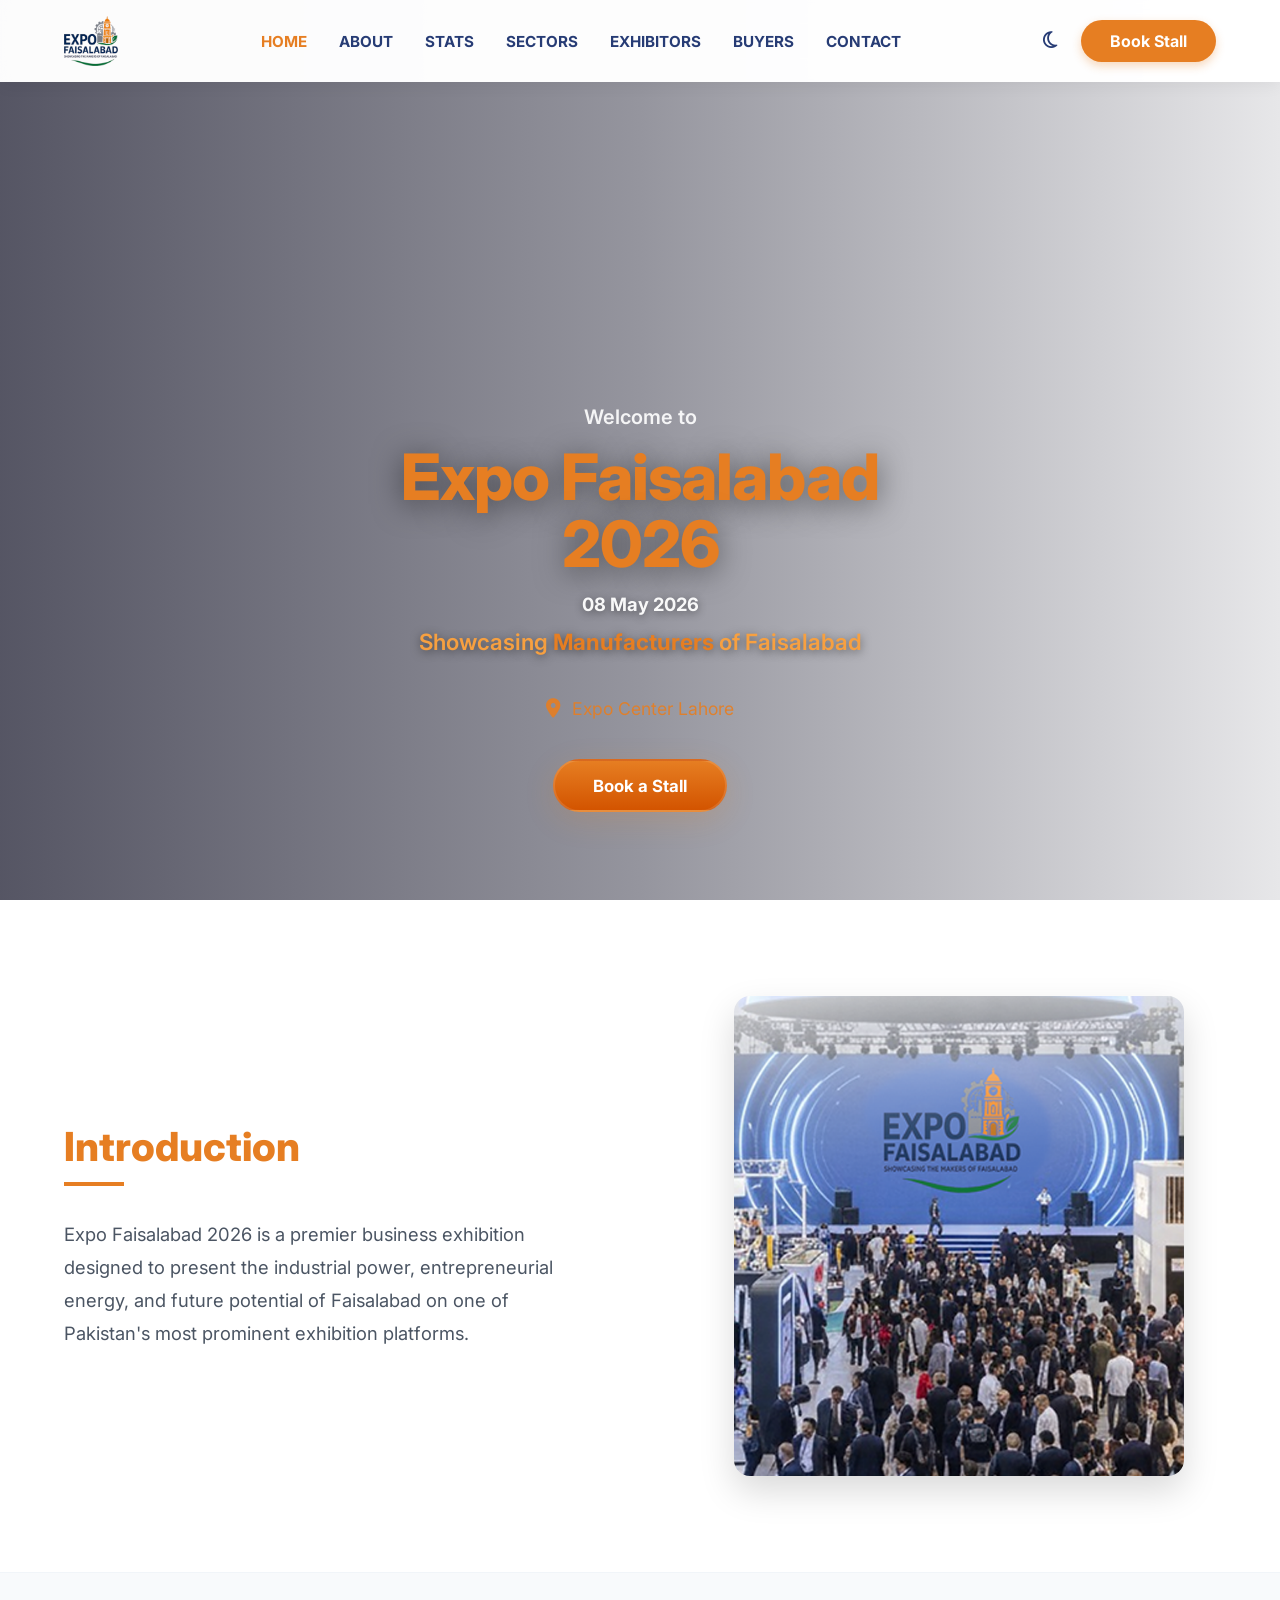
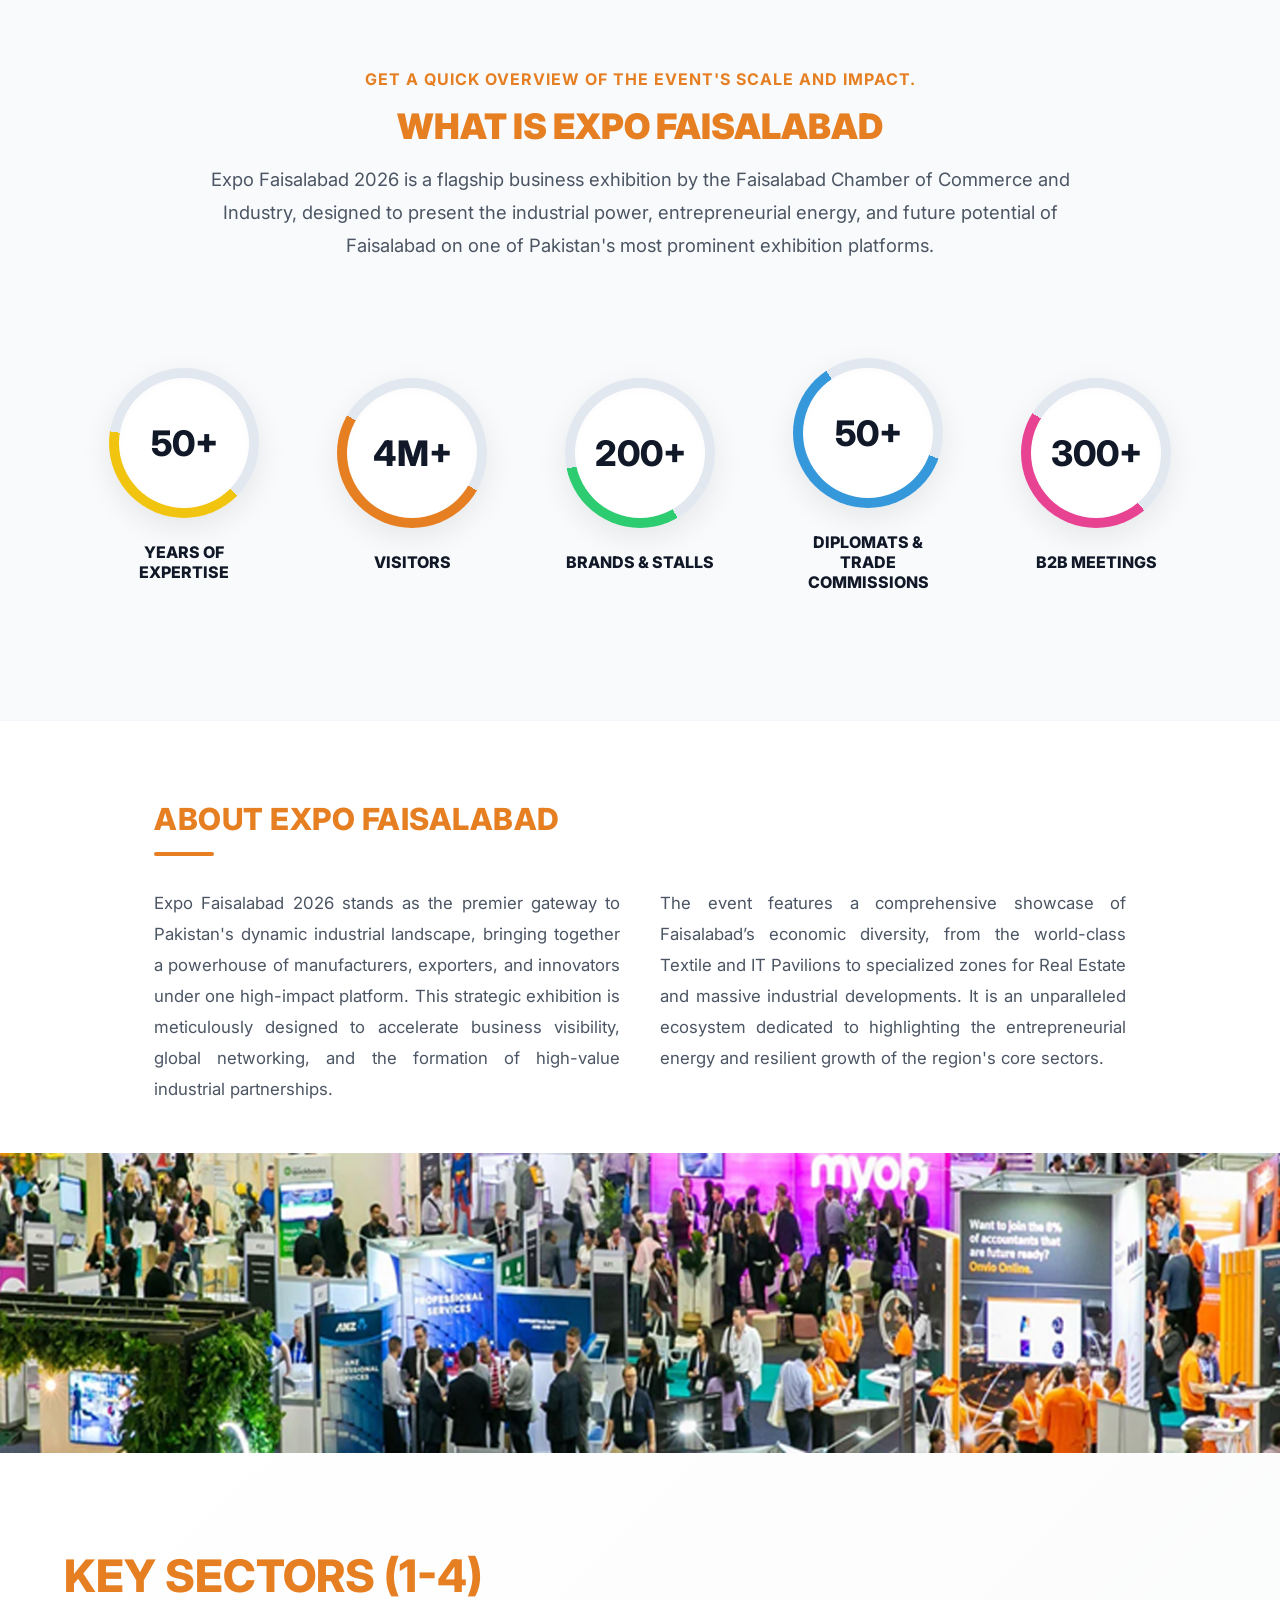
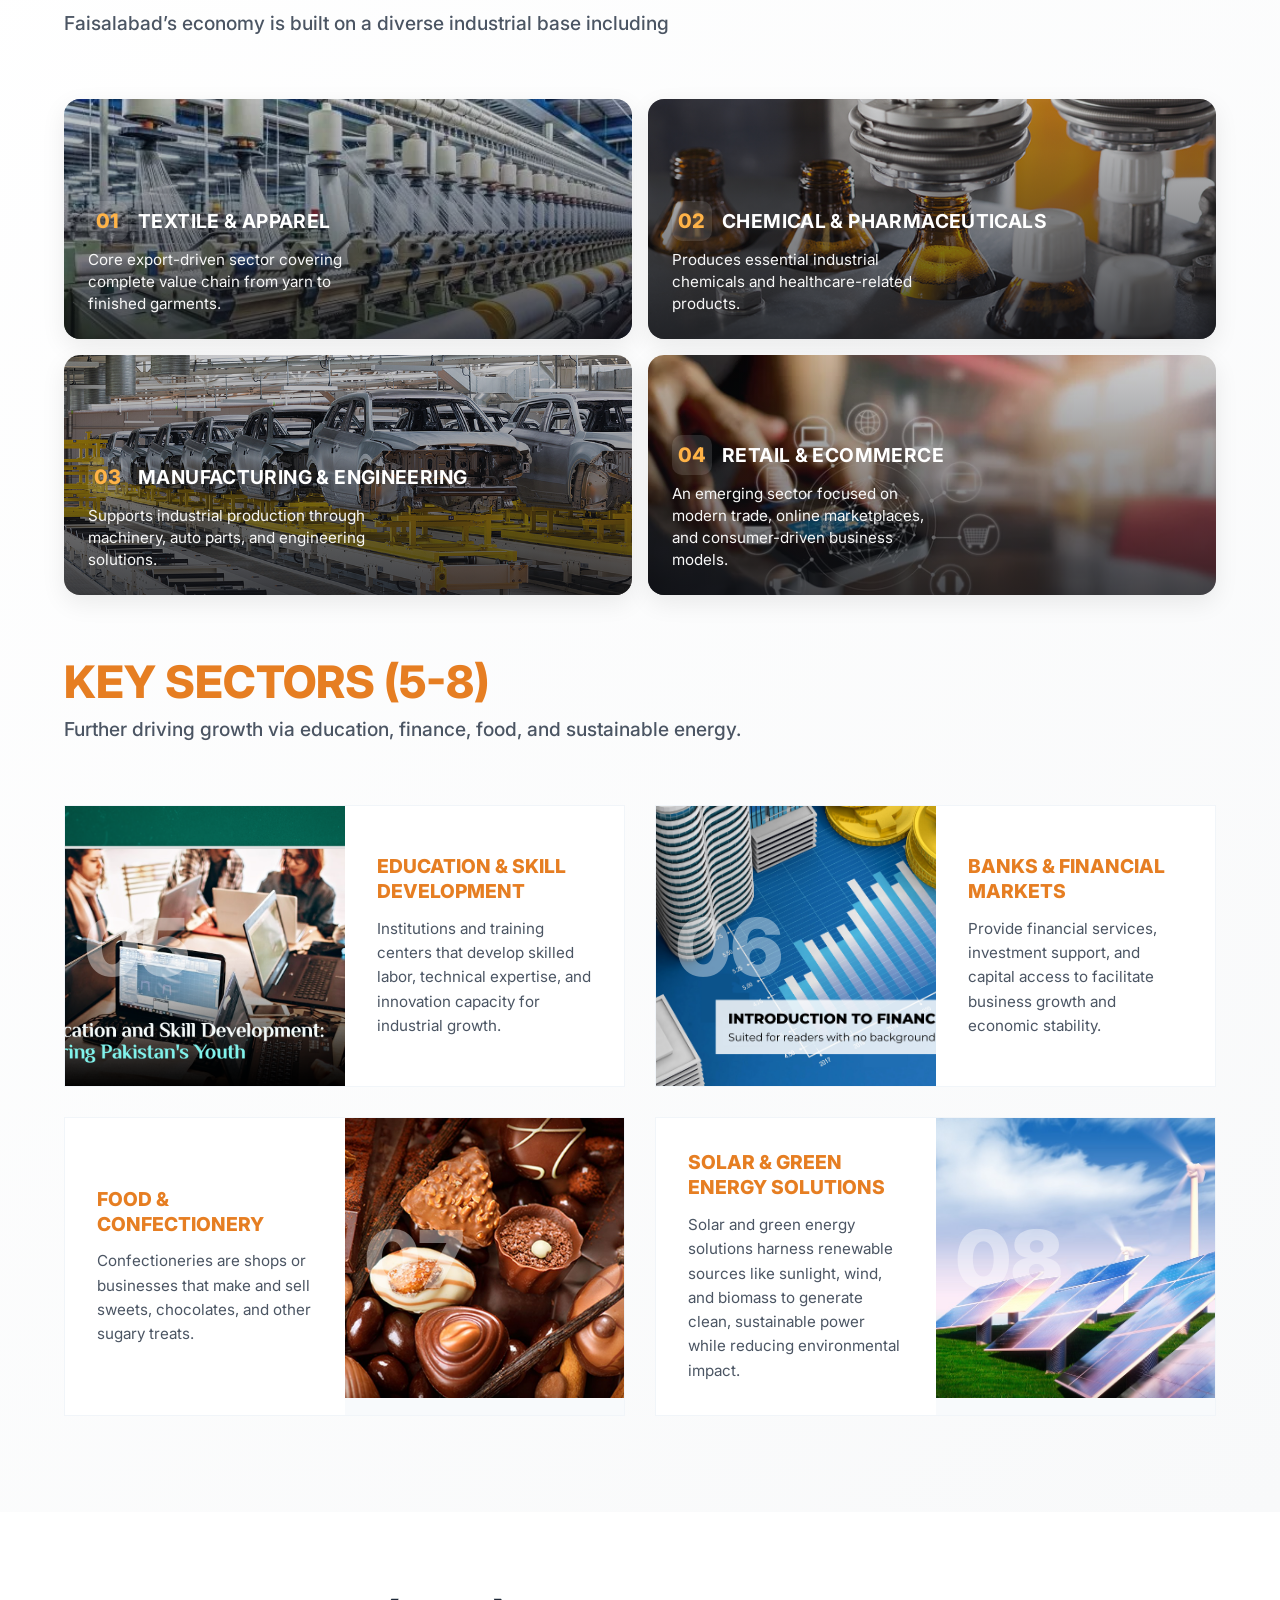
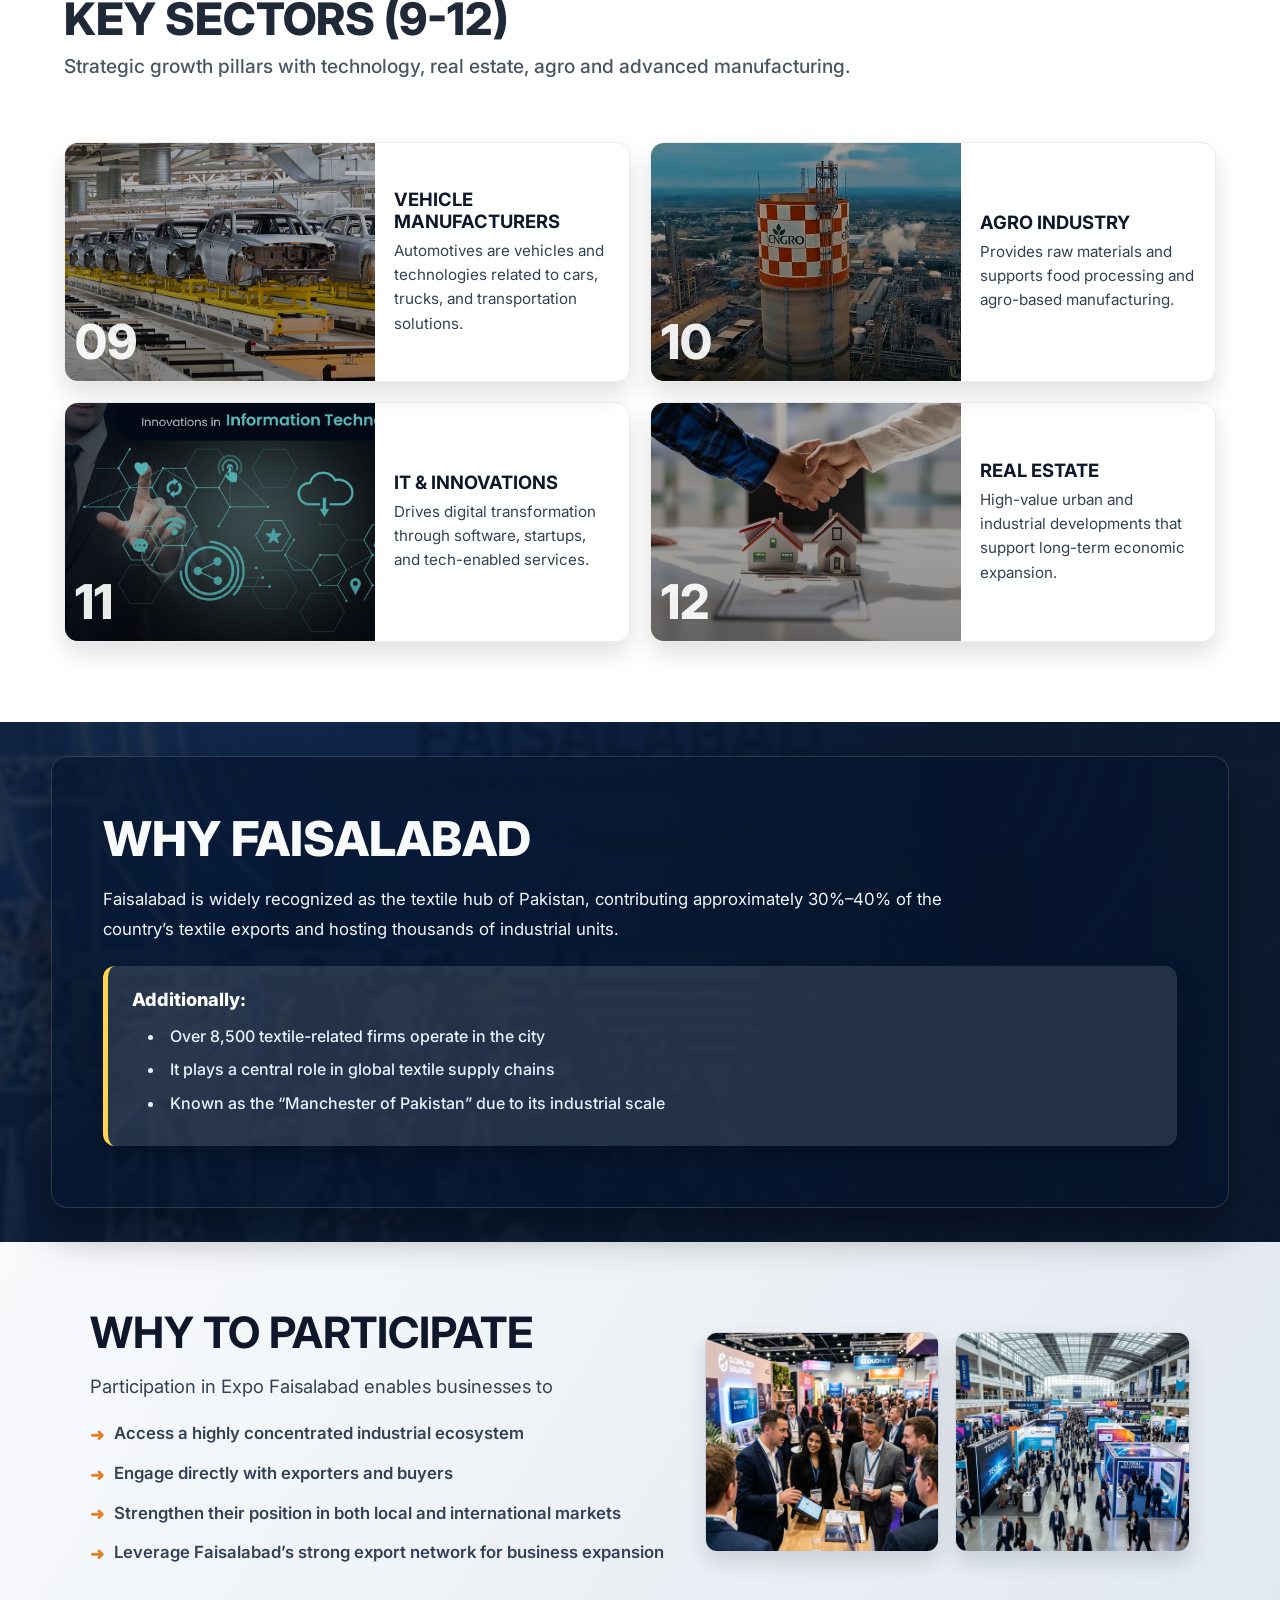
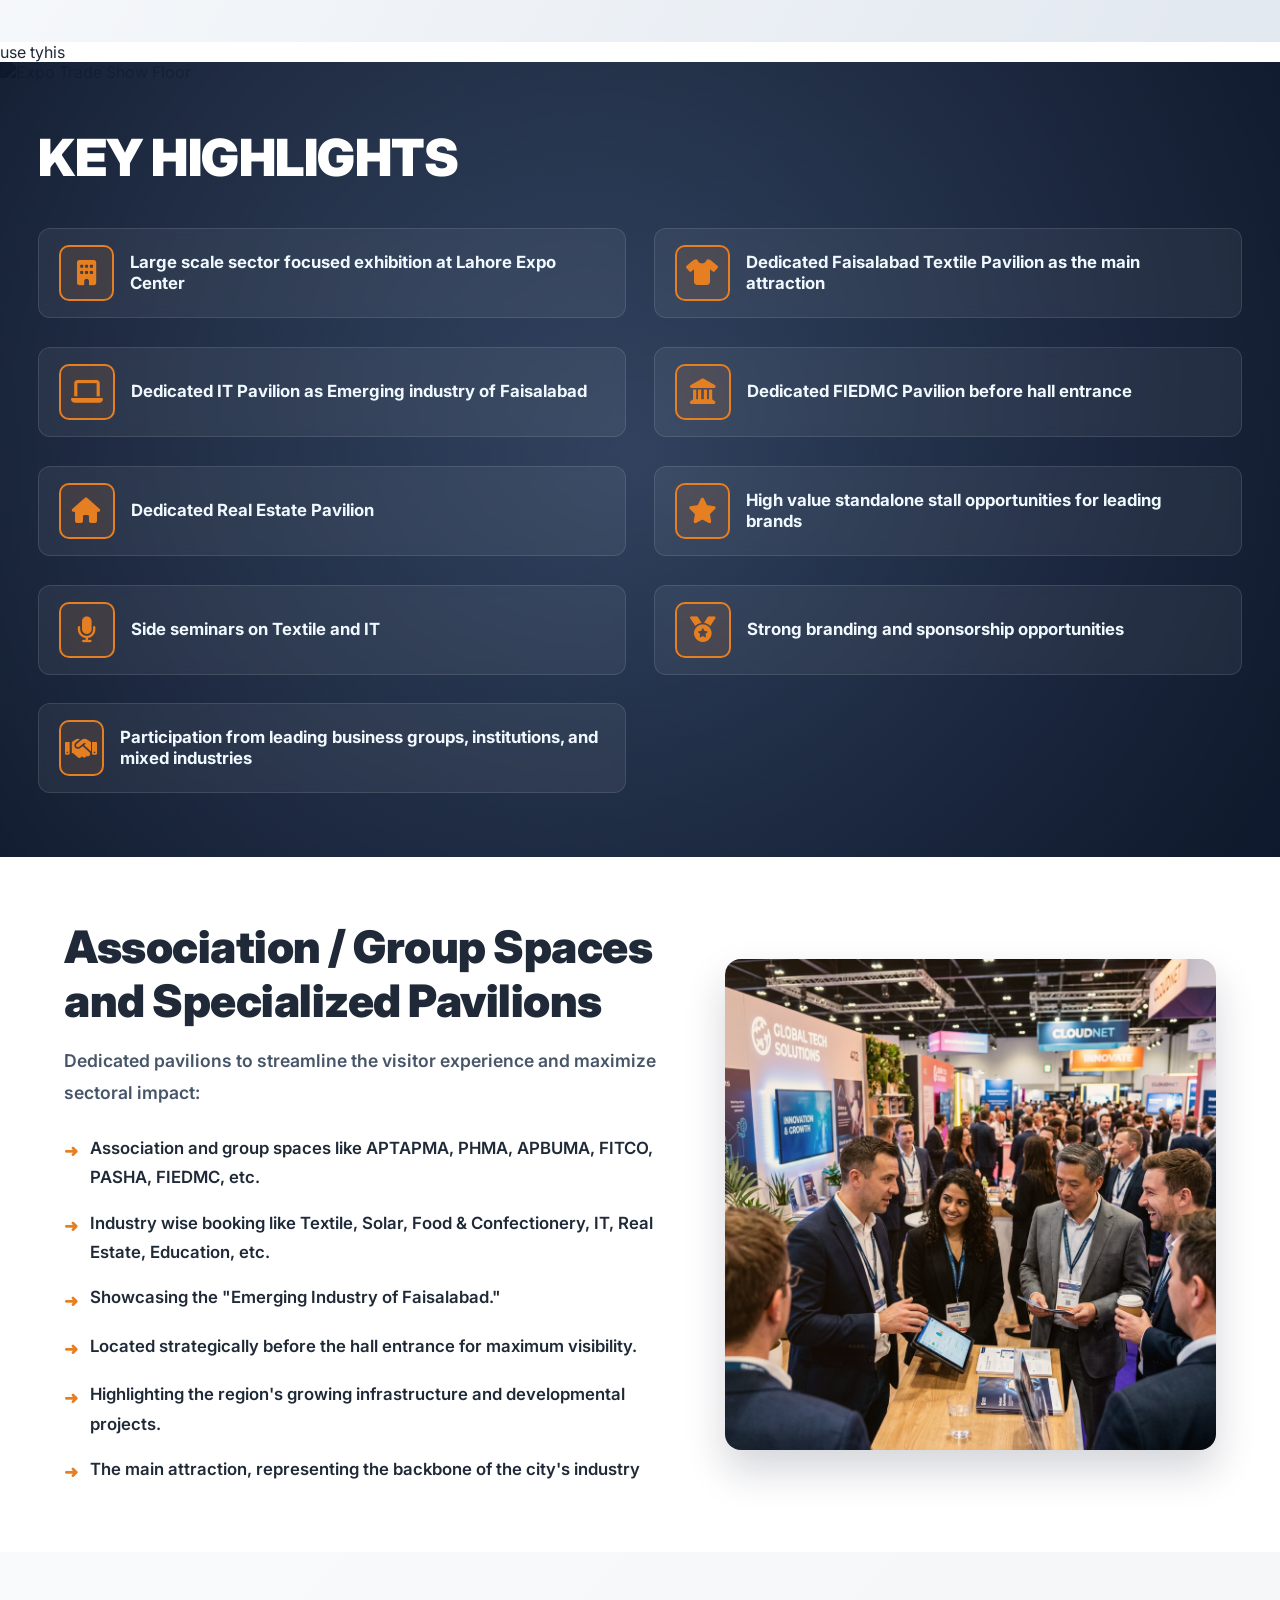
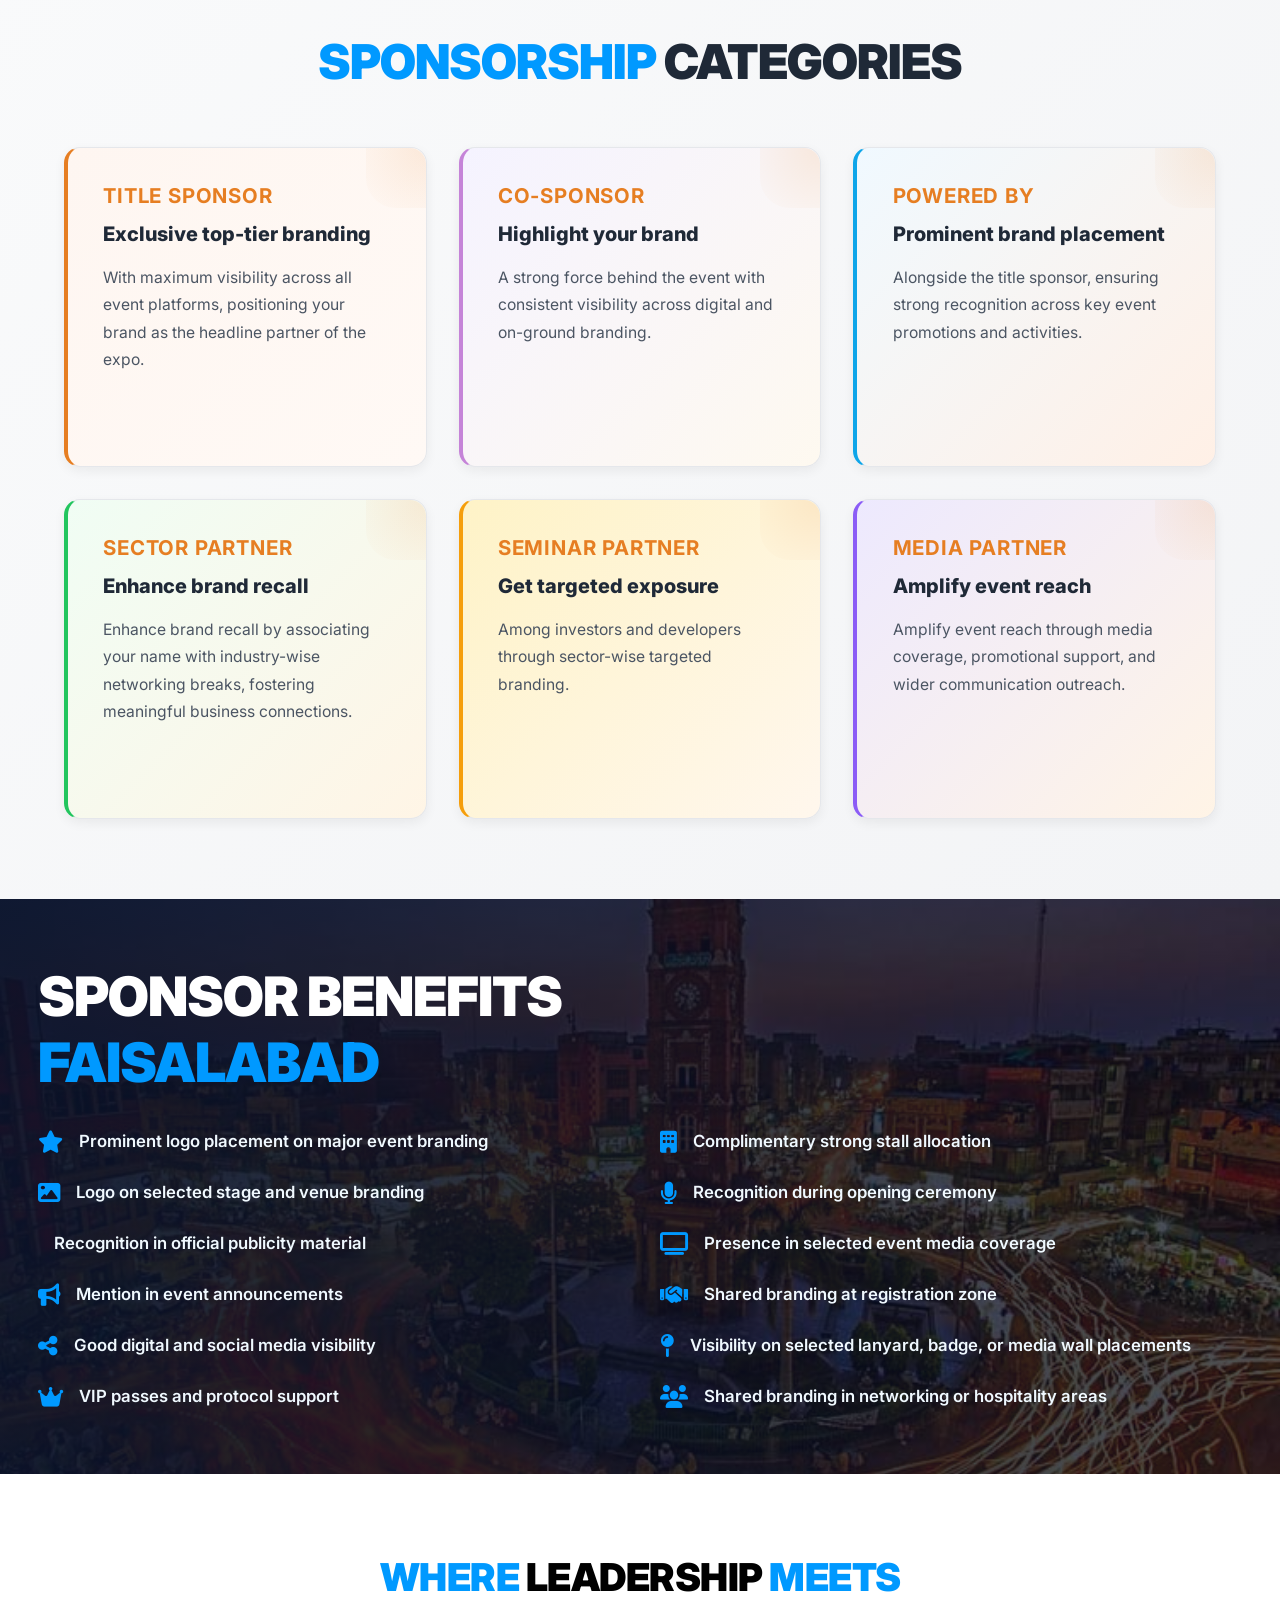
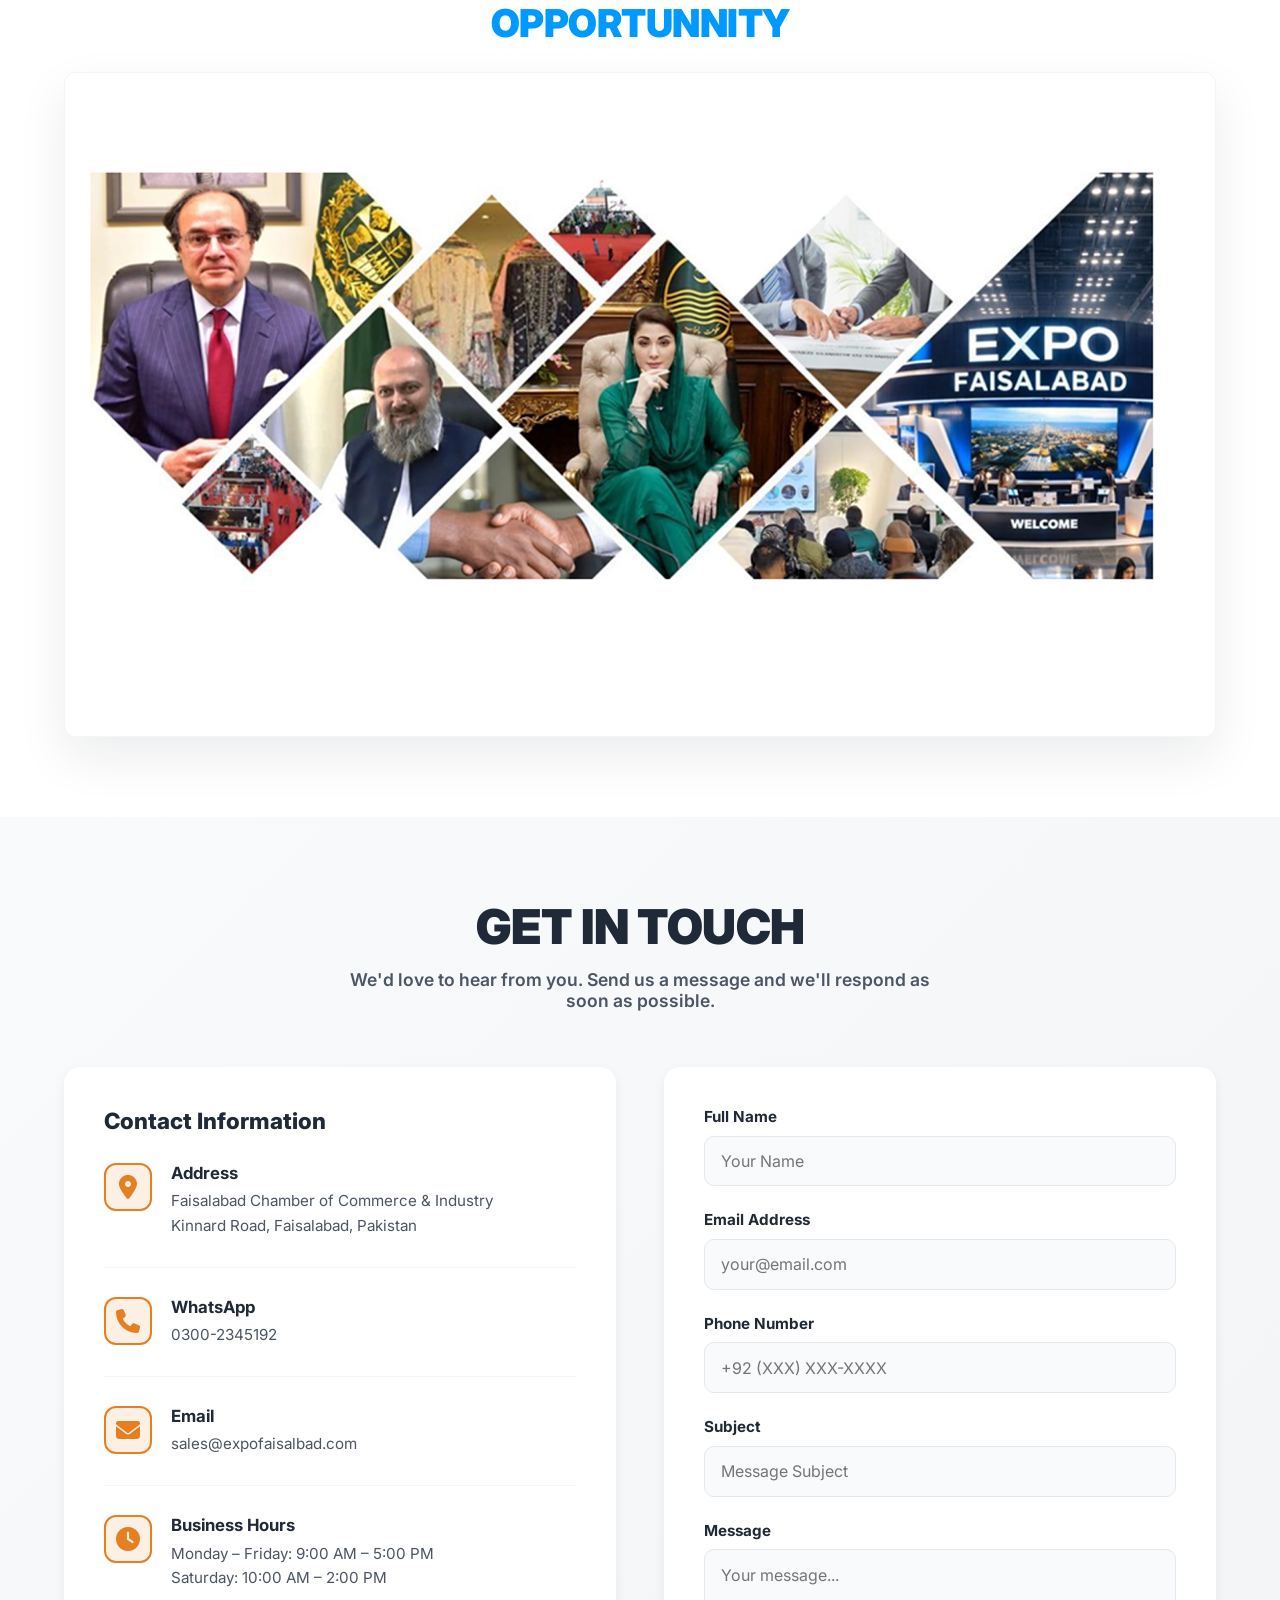
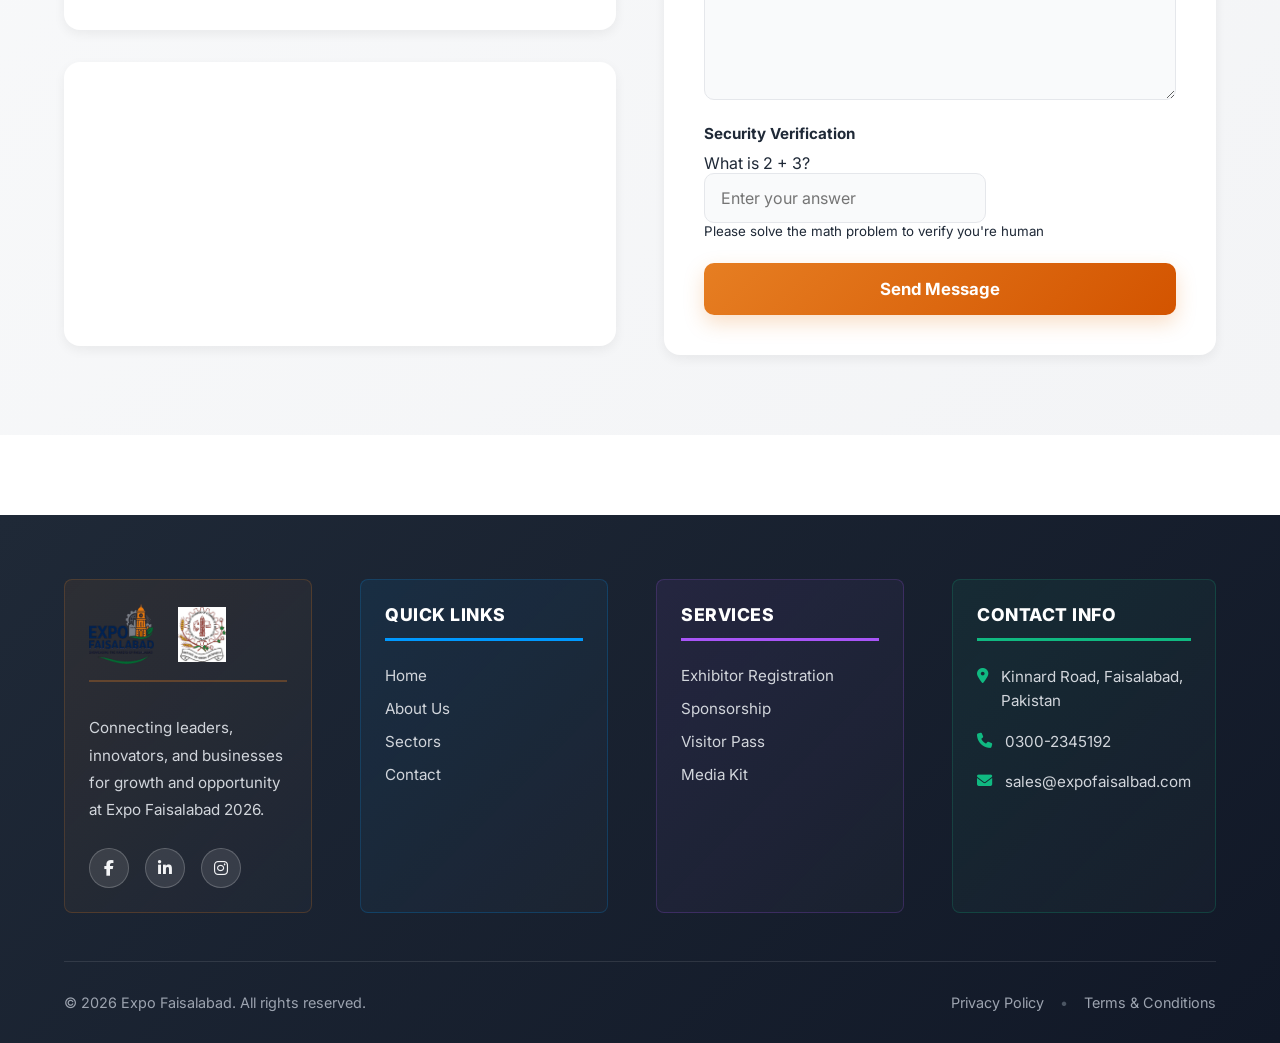
==== commit 422f275a: "Update Key Sectors section to premium 4-tile layout" ====
--- a/index.html
+++ b/index.html
@@ -148,103 +148,42 @@
                 <p>Faisalabad’s economy is built on a diverse industrial base including</p>
             </div>
 
-            <div class="sectors-grid-checker">
-                <!-- Row 1: 01 and 03 (both image-left) -->
-                <div class="sector-pair">
-                    <!-- Sector 01 (Image Left, Text Right) -->
-                    <div class="sector-box">
-                        <div class="sector-image">
-                            <img src="assets/txtl-small_Small.webp" alt="Textile & Apparel">
-                            <span class="sector-num">01</span>
-                            <div class="contact-wrapper">
-                                <div class="contact-details-wrapper">
-                                    <div class="contact-info-box">
-                                        <h3>Contact Information</h3>
-                        
-                                        <div class="contact-detail">
-                                            <div class="contact-icon">
-                                                <i class="fas fa-map-marker-alt"></i>
-                                            </div>
-                                            <div class="contact-text">
-                                                <h4>Address</h4>
-                                                <p>Faisalabad Chamber of Commerce & Industry<br>Kinnard Road, Faisalabad, Pakistan</p>
-                                            </div>
-                                        </div>
-
-                                        <div class="contact-detail">
-                                            <div class="contact-icon">
-                                                <i class="fas fa-phone"></i>
-                                            </div>
-                                            <div class="contact-text">
-                                                <h4>WhatsApp</h4>
-                                                <p>0300-2345192</p>
-                                            </div>
-                                        </div>
-
-                                        <div class="contact-detail">
-                                            <div class="contact-icon">
-                                                <i class="fas fa-envelope"></i>
-                                            </div>
-                                            <div class="contact-text">
-                                                <h4>Email</h4>
-                                                <p>sales@expofaisalbad.com</p>
-                                            </div>
-                                        </div>
-
-                                        <div class="contact-detail">
-                                            <div class="contact-icon">
-                                                <i class="fas fa-clock"></i>
-                                            </div>
-                                            <div class="contact-text">
-                                                <h4>Business Hours</h4>
-                                                <p>Monday – Friday: 9:00 AM – 5:00 PM<br>Saturday: 10:00 AM – 2:00 PM</p>
-                                            </div>
-                                        </div>
-                                    </div>
-                                </div>
-
-                                <div class="contact-form-wrapper">
-                                    <form class="contact-form" id="contactForm">
-                                        <div class="form-group">
-                                            <label for="name">Full Name</label>
-                                            <input type="text" id="name" name="name" required placeholder="Your Name">
-                                        </div>
-                                        <div class="form-group">
-                                            <label for="email">Email Address</label>
-                                            <input type="email" id="email" name="email" required placeholder="your@email.com">
-                                        </div>
-                                        <div class="form-group">
-                                            <label for="phone">Phone Number</label>
-                                            <input type="tel" id="phone" name="phone" placeholder="+92 (XXX) XXX-XXXX">
-                                        </div>
-                                        <div class="form-group">
-                                            <label for="subject">Subject</label>
-                                            <input type="text" id="subject" name="subject" required placeholder="Message Subject">
-                                        </div>
-                                        <div class="form-group full-width">
-                                            <label for="message">Message</label>
-                                            <textarea id="message" name="message" rows="6" required placeholder="Your message..."></textarea>
-                                        </div>
-
-                                        <!-- CAPTCHA Section -->
-                                        <div class="form-group full-width captcha-group">
-                                            <label for="captcha">Security Verification</label>
-                                            <div class="captcha-container">
-                                                <div class="captcha-question">
-                                                    <span id="captcha-text">What is 2 + 3?</span>
-                                                </div>
-                                                <input type="text" id="captcha" name="captcha" required placeholder="Enter your answer" class="captcha-input">
-                                            </div>
-                                            <small class="captcha-help">Please solve the math problem to verify you're human</small>
-                                        </div>
-
-                                        <button type="submit" class="submit-btn">Send Message</button>
-                                    </form>
-                                </div>
-                                <div class="contact-map">
-                                    <iframe src="https://www.google.com/maps/embed?pb=!1m18!1m12!1m3!1d3416.5987896088147!2d72.34615!3d31.41864!2m3!1f0!2f0!3f0!3m2!1i1024!2i768!4f13.1!3m3!1m2!1s0x391926b8d0cfffff%3A0x3d5e5d8f5e5e5e5e!2sFaisalabad%2C%20Punjab%2C%20Pakistan!5e0!3m2!1sen!2s!4v1234567890" width="100%" height="280" style="border:0;" allowfullscreen="" loading="lazy" referrerpolicy="no-referrer-when-downgrade"></iframe>
-                                </div>
-            <div class="sectors-header">
+            <div class="sectors-grid-tiles">
+                <article class="sector-tile" style="background-image: url('assets/txtl-small_Small.webp');">
+                    <div class="tile-overlay"></div>
+                    <div class="tile-content">
+                        <div class="tile-label"><span class="tile-index">01</span> TEXTILE & APPAREL</div>
+                        <p>Core export-driven sector covering complete value chain from yarn to finished garments.</p>
+                    </div>
+                </article>
+
+                <article class="sector-tile" style="background-image: url('assets/Brown-medicine-bottles.webp');">
+                    <div class="tile-overlay"></div>
+                    <div class="tile-content">
+                        <div class="tile-label"><span class="tile-index">02</span> CHEMICAL & PHARMACEUTICALS</div>
+                        <p>Produces essential industrial chemicals and healthcare-related products.</p>
+                    </div>
+                </article>
+
+                <article class="sector-tile" style="background-image: url('assets/Vahicle n manufacturing.jpg');">
+                    <div class="tile-overlay"></div>
+                    <div class="tile-content">
+                        <div class="tile-label"><span class="tile-index">03</span> MANUFACTURING & ENGINEERING</div>
+                        <p>Supports industrial production through machinery, auto parts, and engineering solutions.</p>
+                    </div>
+                </article>
+
+                <article class="sector-tile" style="background-image: url('assets/b2b-ecommerce-retail-tactics.webp');">
+                    <div class="tile-overlay"></div>
+                    <div class="tile-content">
+                        <div class="tile-label"><span class="tile-index">04</span> RETAIL & ECOMMERCE</div>
+                        <p>An emerging sector focused on modern trade, online marketplaces, and consumer-driven business models.</p>
+                    </div>
+                </article>
+            </div>
+        </div>
+
+            <div class="sectors-header" style="margin-top: 60px;">
                 <h2>KEY SECTORS (5-8)</h2>
                 <p>Further driving growth via education, finance, food, and sustainable energy.</p>
             </div>
--- a/style.css
+++ b/style.css
@@ -822,7 +822,7 @@
 .sectors-section {
     width: 100%;
     padding: 6rem 5%;
-    background-color: #ffffff;
+    background: linear-gradient(135deg, #ffffff 0%, #f8f9fa 100%);
     transition: background-color 0.3s;
 }
 
@@ -848,6 +848,320 @@
     font-size: 1.2rem;
     color: #4b5563;
     font-weight: 500;
+}
+
+/* ===== 4-TILE GRID SECTION (KEY SECTORS 1-4) ===== */
+.sectors-grid-tiles {
+    display: grid;
+    grid-template-columns: repeat(2, minmax(200px, 1fr));
+    gap: 16px;
+    margin-bottom: 3rem;
+}
+
+.sector-tile {
+    position: relative;
+    min-height: 240px;
+    border-radius: 16px;
+    overflow: hidden;
+    box-shadow: 0 8px 24px rgba(0, 0, 0, 0.08);
+    background-size: cover;
+    background-position: center;
+    transition: transform 0.35s ease, box-shadow 0.35s ease;
+}
+
+.sector-tile:hover {
+    transform: translateY(-8px);
+    box-shadow: 0 12px 30px rgba(0, 0, 0, 0.16);
+}
+
+.tile-overlay {
+    position: absolute;
+    inset: 0;
+    background: linear-gradient(180deg, rgba(16, 18, 23, 0.2) 0%, rgba(16, 18, 23, 0.55) 65%, rgba(16, 18, 23, 0.78) 100%);
+}
+
+.tile-content {
+    position: absolute;
+    inset: 0;
+    display: flex;
+    flex-direction: column;
+    justify-content: flex-end;
+    padding: 24px;
+    color: #ffffff;
+    z-index: 1;
+}
+
+.tile-label {
+    color: #ffffff;
+    font-size: 1.2rem;
+    font-weight: 700;
+    text-transform: uppercase;
+    letter-spacing: 0.02em;
+    margin-bottom: 0.5rem;
+    display: flex;
+    align-items: center;
+    gap: 10px;
+}
+
+.tile-index {
+    background: rgba(255, 255, 255, 0.12);
+    width: 40px;
+    height: 40px;
+    border-radius: 10px;
+    display: inline-flex;
+    align-items: center;
+    justify-content: center;
+    font-size: 1.25rem;
+    font-weight: 800;
+    color: #ffb347;
+}
+
+.tile-content p {
+    font-size: 0.95rem;
+    color: #f7f7f7;
+    line-height: 1.45;
+    max-width: 280px;
+}
+
+@media (max-width: 1024px) {
+    .sectors-grid-tiles {
+        grid-template-columns: 1fr 1fr;
+        gap: 12px;
+    }
+}
+
+@media (max-width: 768px) {
+    .sectors-grid-tiles {
+        grid-template-columns: 1fr;
+    }
+}
+
+/* ===== PREMIUM HEADER DESIGN ===== */
+.sectors-header-premium {
+    text-align: center;
+    margin-bottom: 5rem;
+    position: relative;
+}
+
+.header-accent-top {
+    width: 60px;
+    height: 4px;
+    background: linear-gradient(90deg, #e67e22, #f39c12);
+    margin: 0 auto 1.5rem;
+    border-radius: 2px;
+}
+
+.sectors-header-premium h2 {
+    font-size: clamp(2.5rem, 6vw, 3.5rem);
+    font-weight: 900;
+    background: linear-gradient(135deg, #e67e22 0%, #d65d07 100%);
+    -webkit-background-clip: text;
+    -webkit-text-fill-color: transparent;
+    background-clip: text;
+    margin-bottom: 1rem;
+    letter-spacing: -1px;
+}
+
+.header-underline {
+    width: 100px;
+    height: 5px;
+    background: linear-gradient(90deg, #e67e22 0%, #f39c12 100%);
+    margin: 1rem auto 2rem;
+    border-radius: 3px;
+}
+
+.header-subtitle {
+    font-size: 1.3rem;
+    font-weight: 600;
+    color: #2c3e50;
+    margin-bottom: 1rem;
+}
+
+.header-description {
+    font-size: 1.05rem;
+    color: #7f8c8d;
+    max-width: 700px;
+    margin: 0 auto;
+    line-height: 1.8;
+    font-weight: 400;
+}
+
+/* ===== PREMIUM 4-CARD GRID ===== */
+.sectors-grid-premium {
+    display: grid;
+    grid-template-columns: repeat(auto-fit, minmax(280px, 1fr));
+    gap: 2.5rem;
+    margin-bottom: 2rem;
+}
+
+.sector-card-premium {
+    background: #ffffff;
+    border-radius: 16px;
+    padding: 2.5rem 2rem;
+    box-shadow: 0 2px 8px rgba(0, 0, 0, 0.06);
+    border: 1px solid rgba(230, 126, 34, 0.08);
+    transition: all 0.4s cubic-bezier(0.23, 1, 0.320, 1);
+    position: relative;
+    overflow: hidden;
+    display: flex;
+    flex-direction: column;
+    height: 100%;
+}
+
+.sector-card-premium::before {
+    content: '';
+    position: absolute;
+    top: 0;
+    left: 0;
+    right: 0;
+    height: 4px;
+    background: linear-gradient(90deg, #e67e22, #f39c12);
+    transform: scaleX(0);
+    transform-origin: left;
+    transition: transform 0.4s ease;
+}
+
+.sector-card-premium:hover::before {
+    transform: scaleX(1);
+}
+
+.sector-card-premium:hover {
+    transform: translateY(-12px);
+    box-shadow: 0 12px 32px rgba(230, 126, 34, 0.15);
+    border-color: rgba(230, 126, 34, 0.2);
+}
+
+.card-icon-wrapper {
+    display: flex;
+    align-items: center;
+    gap: 1rem;
+    margin-bottom: 1.5rem;
+    position: relative;
+    z-index: 2;
+}
+
+.card-icon {
+    width: 60px;
+    height: 60px;
+    background: linear-gradient(135deg, #e67e22 0%, #f39c12 100%);
+    border-radius: 12px;
+    display: flex;
+    align-items: center;
+    justify-content: center;
+    color: white;
+    font-size: 1.8rem;
+    transition: all 0.3s ease;
+}
+
+.sector-card-premium:hover .card-icon {
+    transform: scale(1.1) rotate(5deg);
+    box-shadow: 0 8px 20px rgba(230, 126, 34, 0.3);
+}
+
+.card-number {
+    font-size: 2rem;
+    font-weight: 900;
+    background: linear-gradient(135deg, #e67e22, #f39c12);
+    -webkit-background-clip: text;
+    -webkit-text-fill-color: transparent;
+    background-clip: text;
+    opacity: 0.6;
+}
+
+.card-header {
+    margin-bottom: 1.2rem;
+}
+
+.card-header h3 {
+    font-size: 1.35rem;
+    font-weight: 800;
+    color: #2c3e50;
+    margin-bottom: 0.8rem;
+    line-height: 1.4;
+    transition: color 0.3s ease;
+}
+
+.sector-card-premium:hover .card-header h3 {
+    color: #e67e22;
+}
+
+.card-accent-line {
+    width: 40px;
+    height: 3px;
+    background: linear-gradient(90deg, #e67e22, transparent);
+    border-radius: 2px;
+}
+
+.card-description {
+    font-size: 0.95rem;
+    color: #7f8c8d;
+    line-height: 1.7;
+    margin-bottom: 1.5rem;
+    flex: 1;
+}
+
+.card-stats {
+    margin-top: auto;
+    padding-top: 1.5rem;
+    border-top: 2px solid rgba(230, 126, 34, 0.1);
+}
+
+.stat-label {
+    font-size: 0.85rem;
+    font-weight: 700;
+    color: #e67e22;
+    text-transform: uppercase;
+    letter-spacing: 1px;
+    display: inline-block;
+}
+
+/* ===== RESPONSIVE DESIGN ===== */
+@media (max-width: 1024px) {
+    .sectors-grid-premium {
+        grid-template-columns: repeat(2, 1fr);
+        gap: 2rem;
+    }
+    
+    .sectors-header-premium h2 {
+        font-size: 2.5rem;
+    }
+}
+
+@media (max-width: 768px) {
+    .sectors-section {
+        padding: 4rem 5%;
+    }
+    
+    .sectors-grid-premium {
+        grid-template-columns: 1fr;
+        gap: 1.5rem;
+    }
+    
+    .sectors-header-premium {
+        margin-bottom: 3rem;
+    }
+    
+    .sectors-header-premium h2 {
+        font-size: 2rem;
+    }
+    
+    .header-subtitle {
+        font-size: 1.1rem;
+    }
+    
+    .sector-card-premium {
+        padding: 2rem 1.5rem;
+    }
+    
+    .card-icon {
+        width: 50px;
+        height: 50px;
+        font-size: 1.5rem;
+    }
+    
+    .card-header h3 {
+        font-size: 1.1rem;
+    }
 }
 
 .sectors-grid-checker {
@@ -947,6 +1261,87 @@
 }
 
 /* Alternate professional layout for sectors 5-8 (light, compact) */
+
+/* NEW 2x2 GRID LAYOUT FOR SECTORS (1-4) */
+.sectors-grid-2x2 {
+    display: grid;
+    grid-template-columns: repeat(auto-fit, minmax(280px, 1fr));
+    gap: 2rem;
+    margin-bottom: 3rem;
+}
+
+.sector-card-v2 {
+    display: flex;
+    flex-direction: column;
+    background: #ffffff;
+    border-radius: 12px;
+    overflow: hidden;
+    box-shadow: 0 4px 12px rgba(0, 0, 0, 0.08);
+    transition: all 0.3s ease;
+    border: 1px solid #f0f0f0;
+}
+
+.sector-card-v2:hover {
+    transform: translateY(-8px);
+    box-shadow: 0 8px 24px rgba(0, 0, 0, 0.12);
+}
+
+.sector-image-v2 {
+    width: 100%;
+    height: 220px;
+    overflow: hidden;
+    background: #f5f5f5;
+}
+
+.sector-image-v2 img {
+    width: 100%;
+    height: 100%;
+    object-fit: cover;
+    transition: transform 0.3s ease;
+}
+
+.sector-card-v2:hover .sector-image-v2 img {
+    transform: scale(1.05);
+}
+
+.sector-content-v2 {
+    padding: 1.5rem;
+    flex: 1;
+    display: flex;
+    flex-direction: column;
+    justify-content: space-between;
+}
+
+.sector-content-v2 h3 {
+    font-size: 1.1rem;
+    font-weight: 700;
+    color: #e67e22;
+    margin-bottom: 0.8rem;
+    text-transform: uppercase;
+    line-height: 1.3;
+}
+
+.sector-content-v2 p {
+    font-size: 0.9rem;
+    line-height: 1.6;
+    color: #666;
+}
+
+/* RESPONSIVE ADJUSTMENTS */
+@media (max-width: 1024px) {
+    .sectors-grid-2x2 {
+        grid-template-columns: repeat(2, 1fr);
+        gap: 1.5rem;
+    }
+}
+
+@media (max-width: 768px) {
+    .sectors-grid-2x2 {
+        grid-template-columns: 1fr;
+        gap: 1.5rem;
+    }
+}
+
 .sectors-section-alt {
     background: #fdf9f5;
     padding: 3rem 5% 5rem;
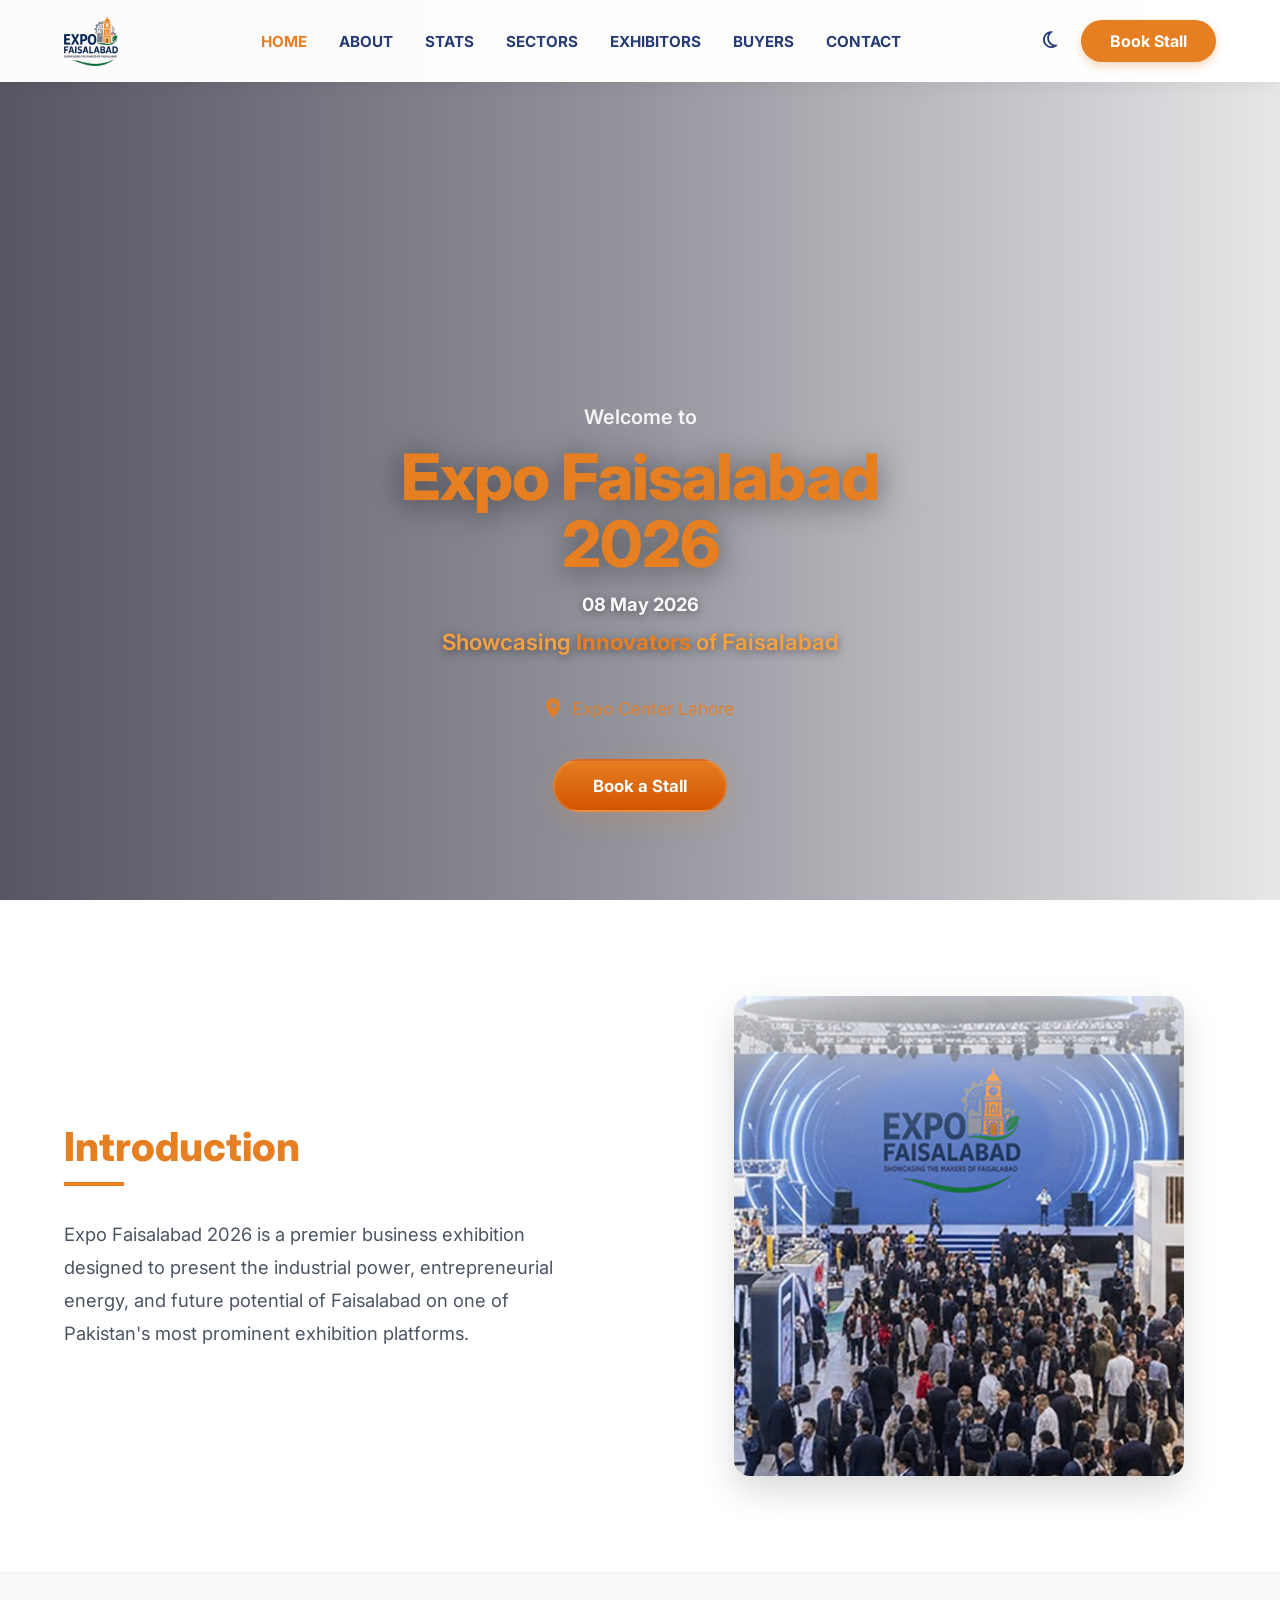
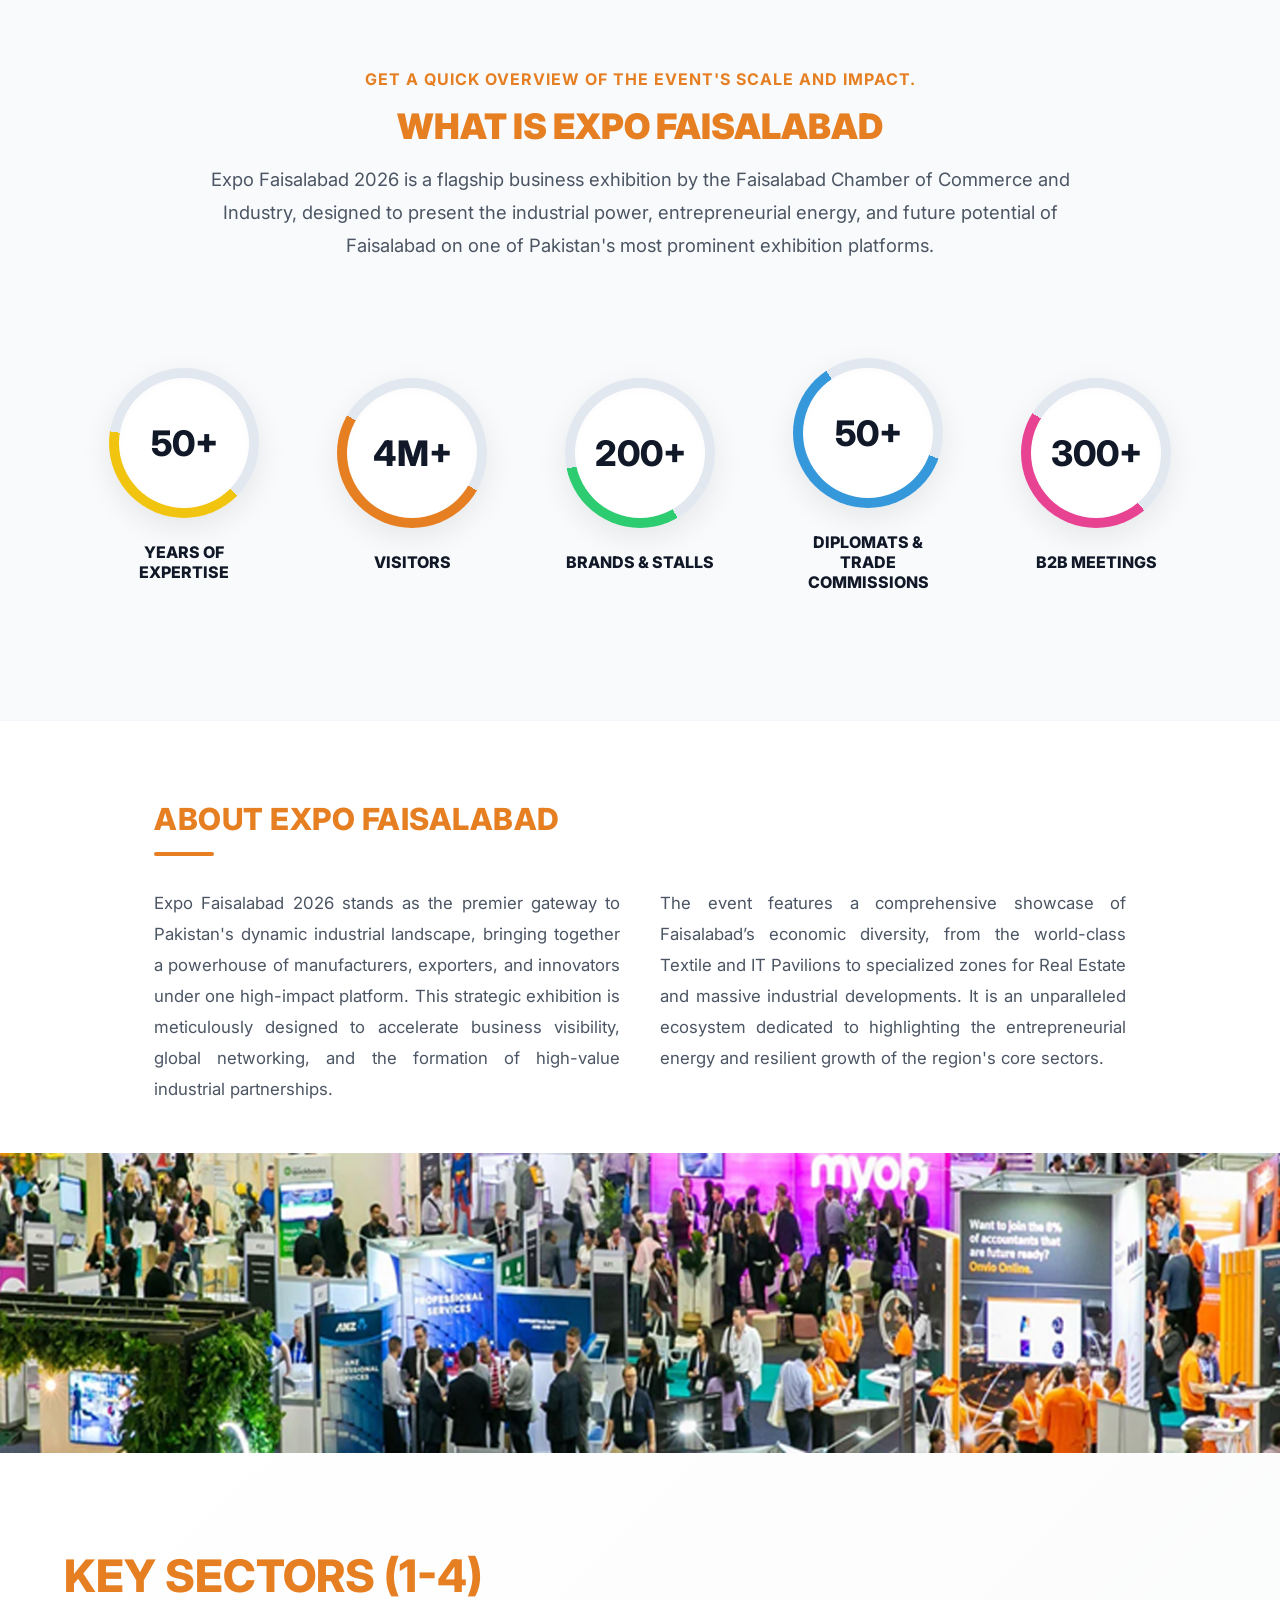
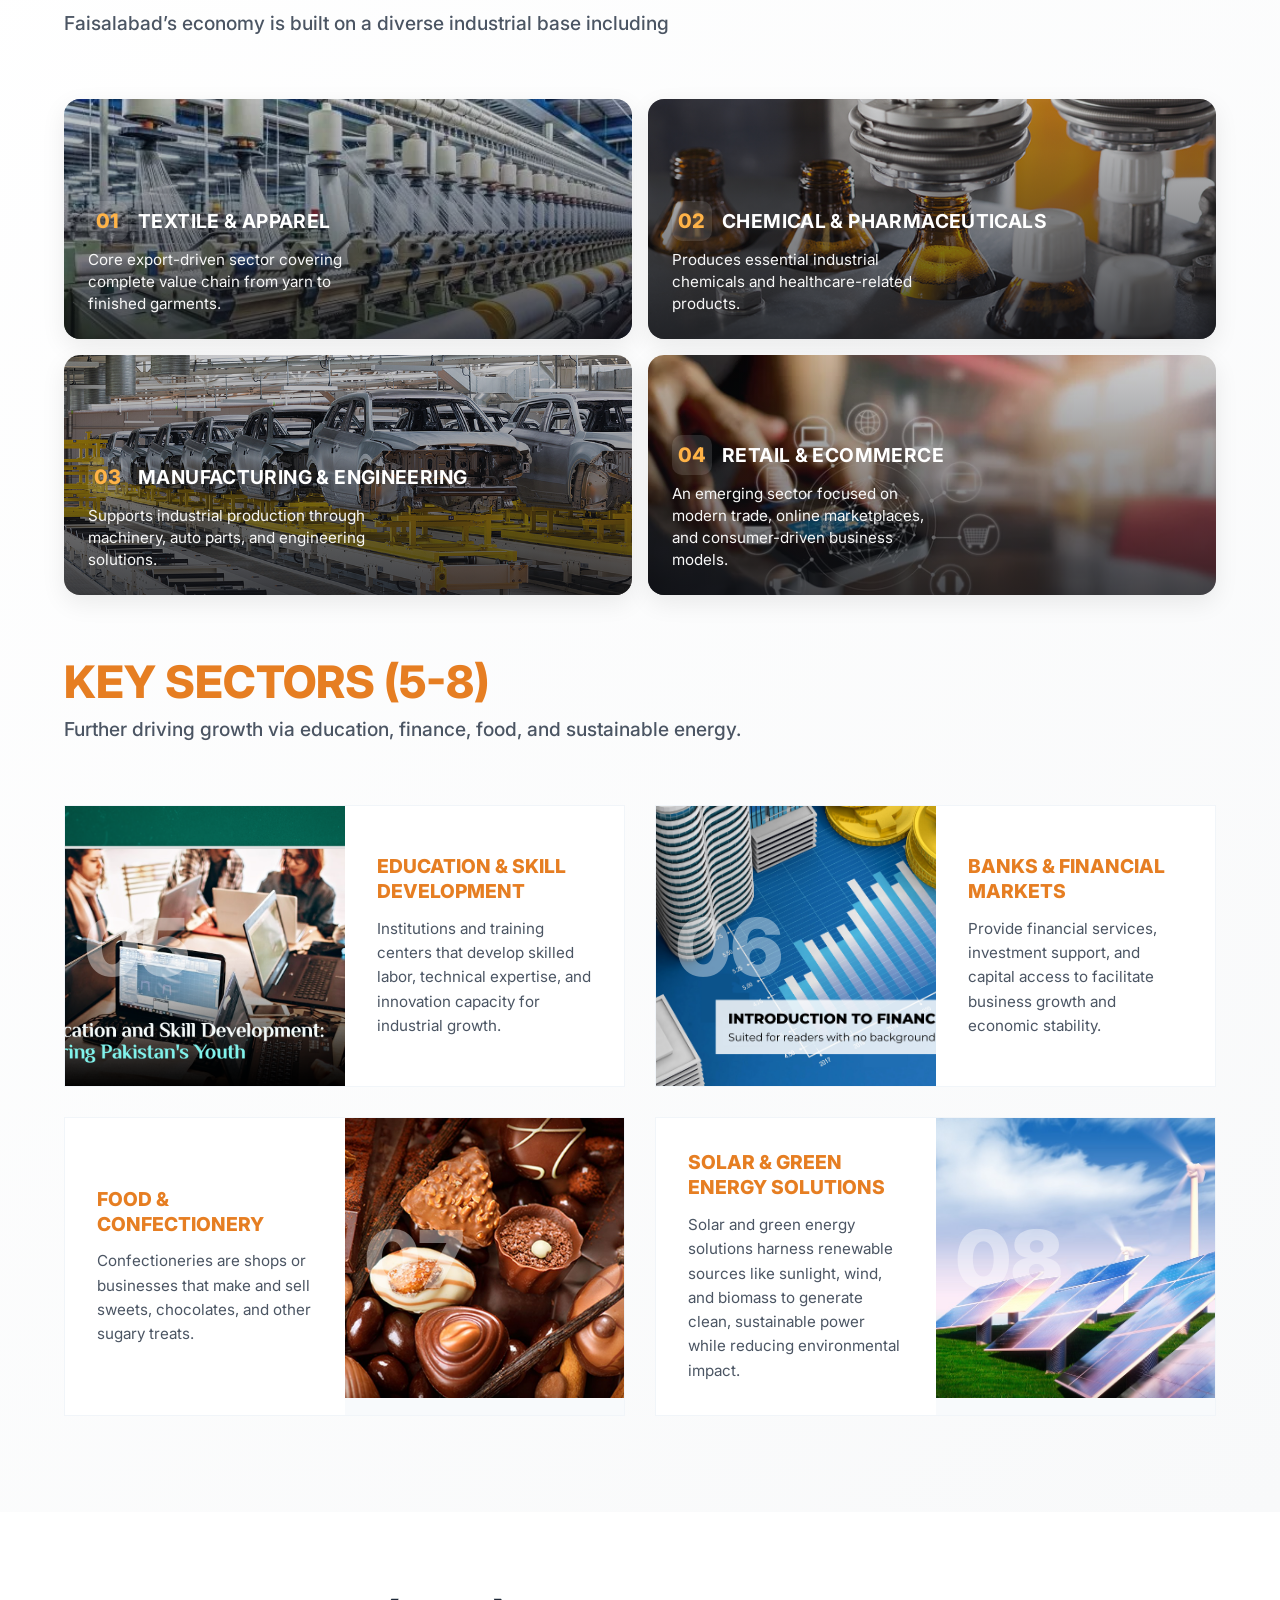
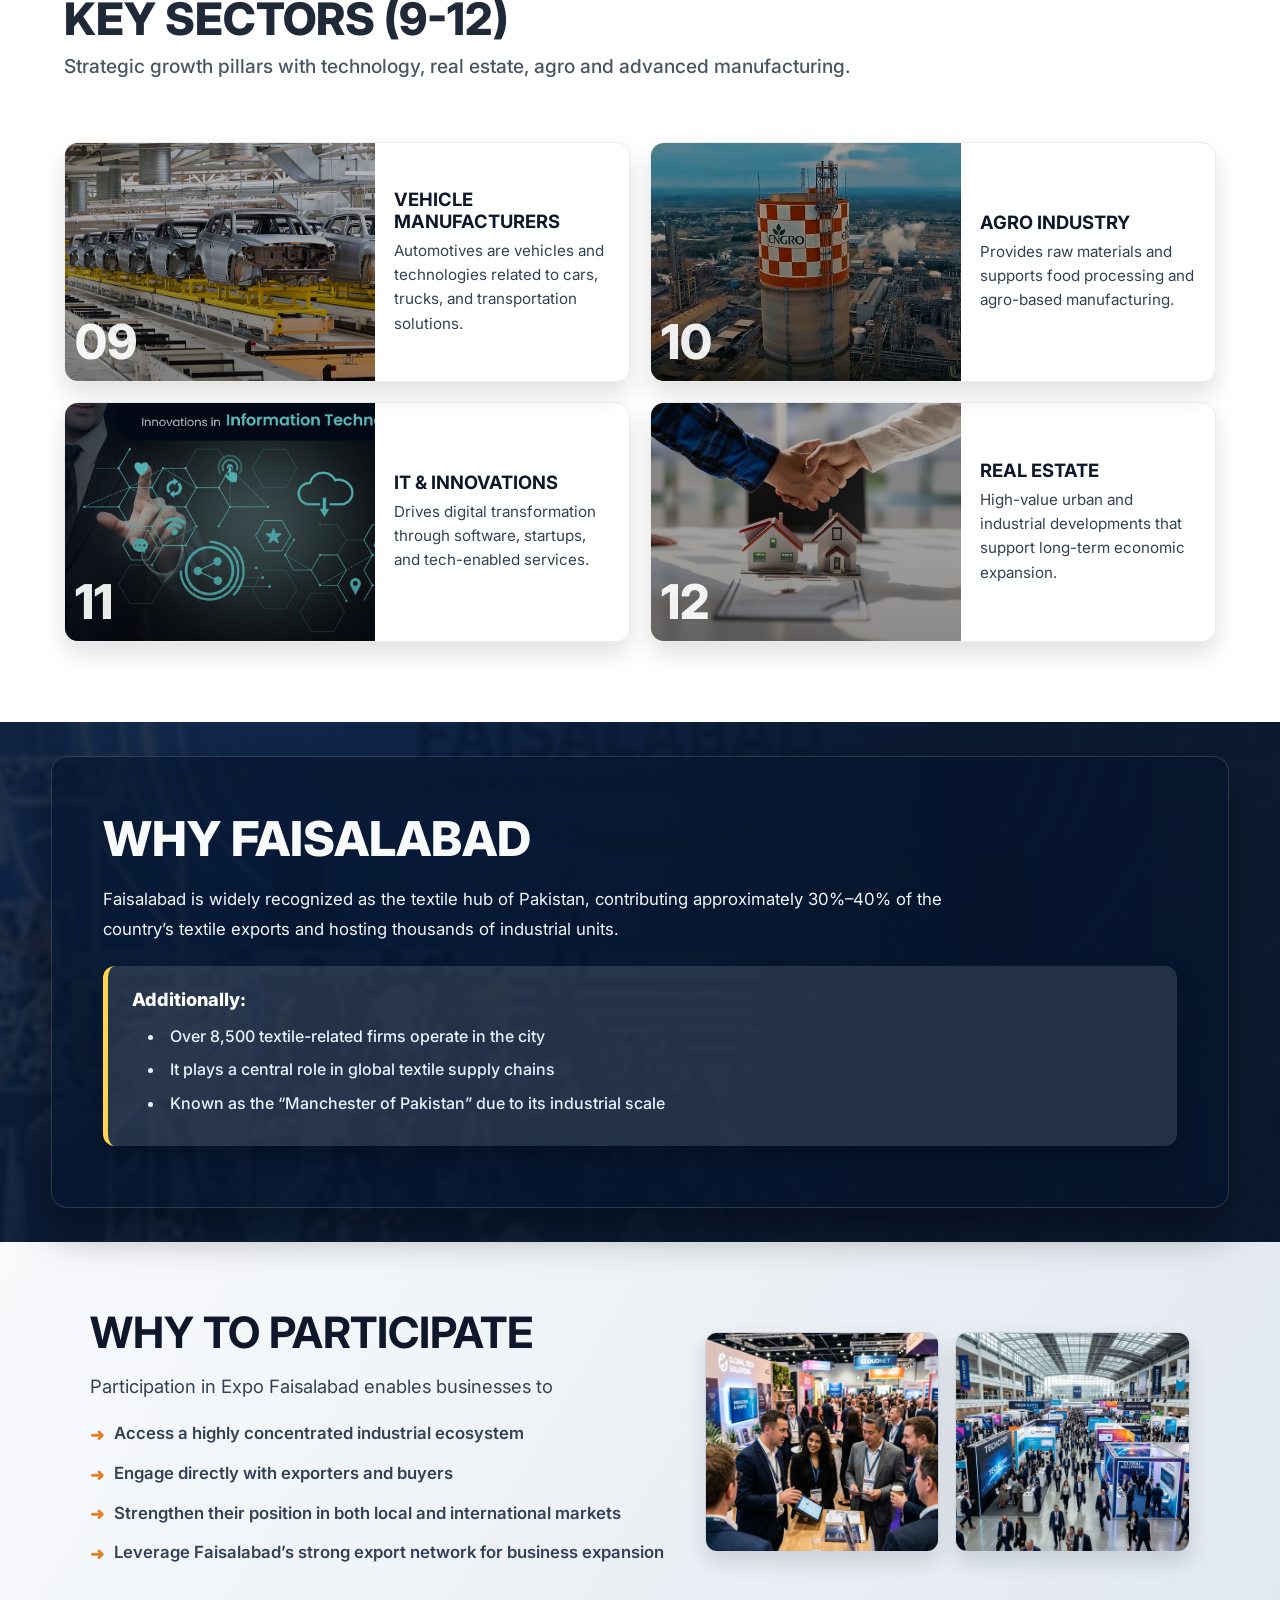
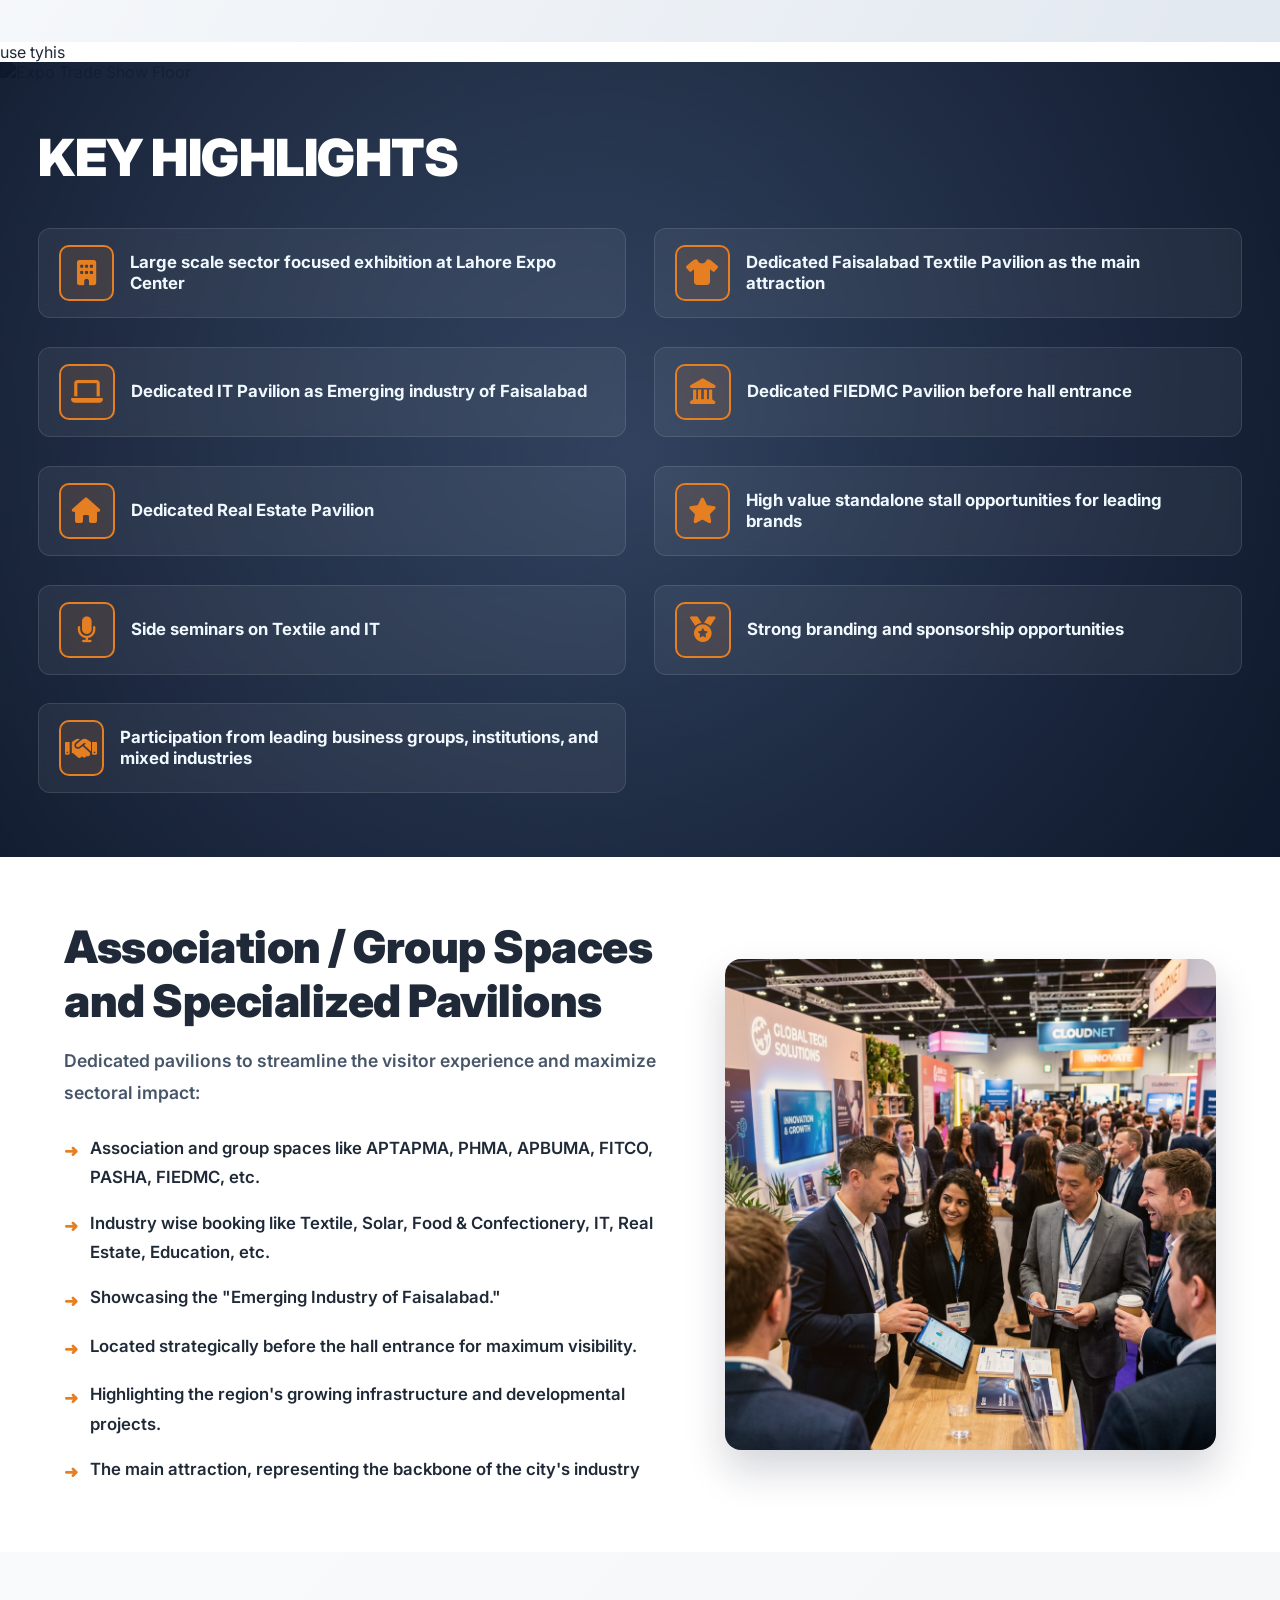
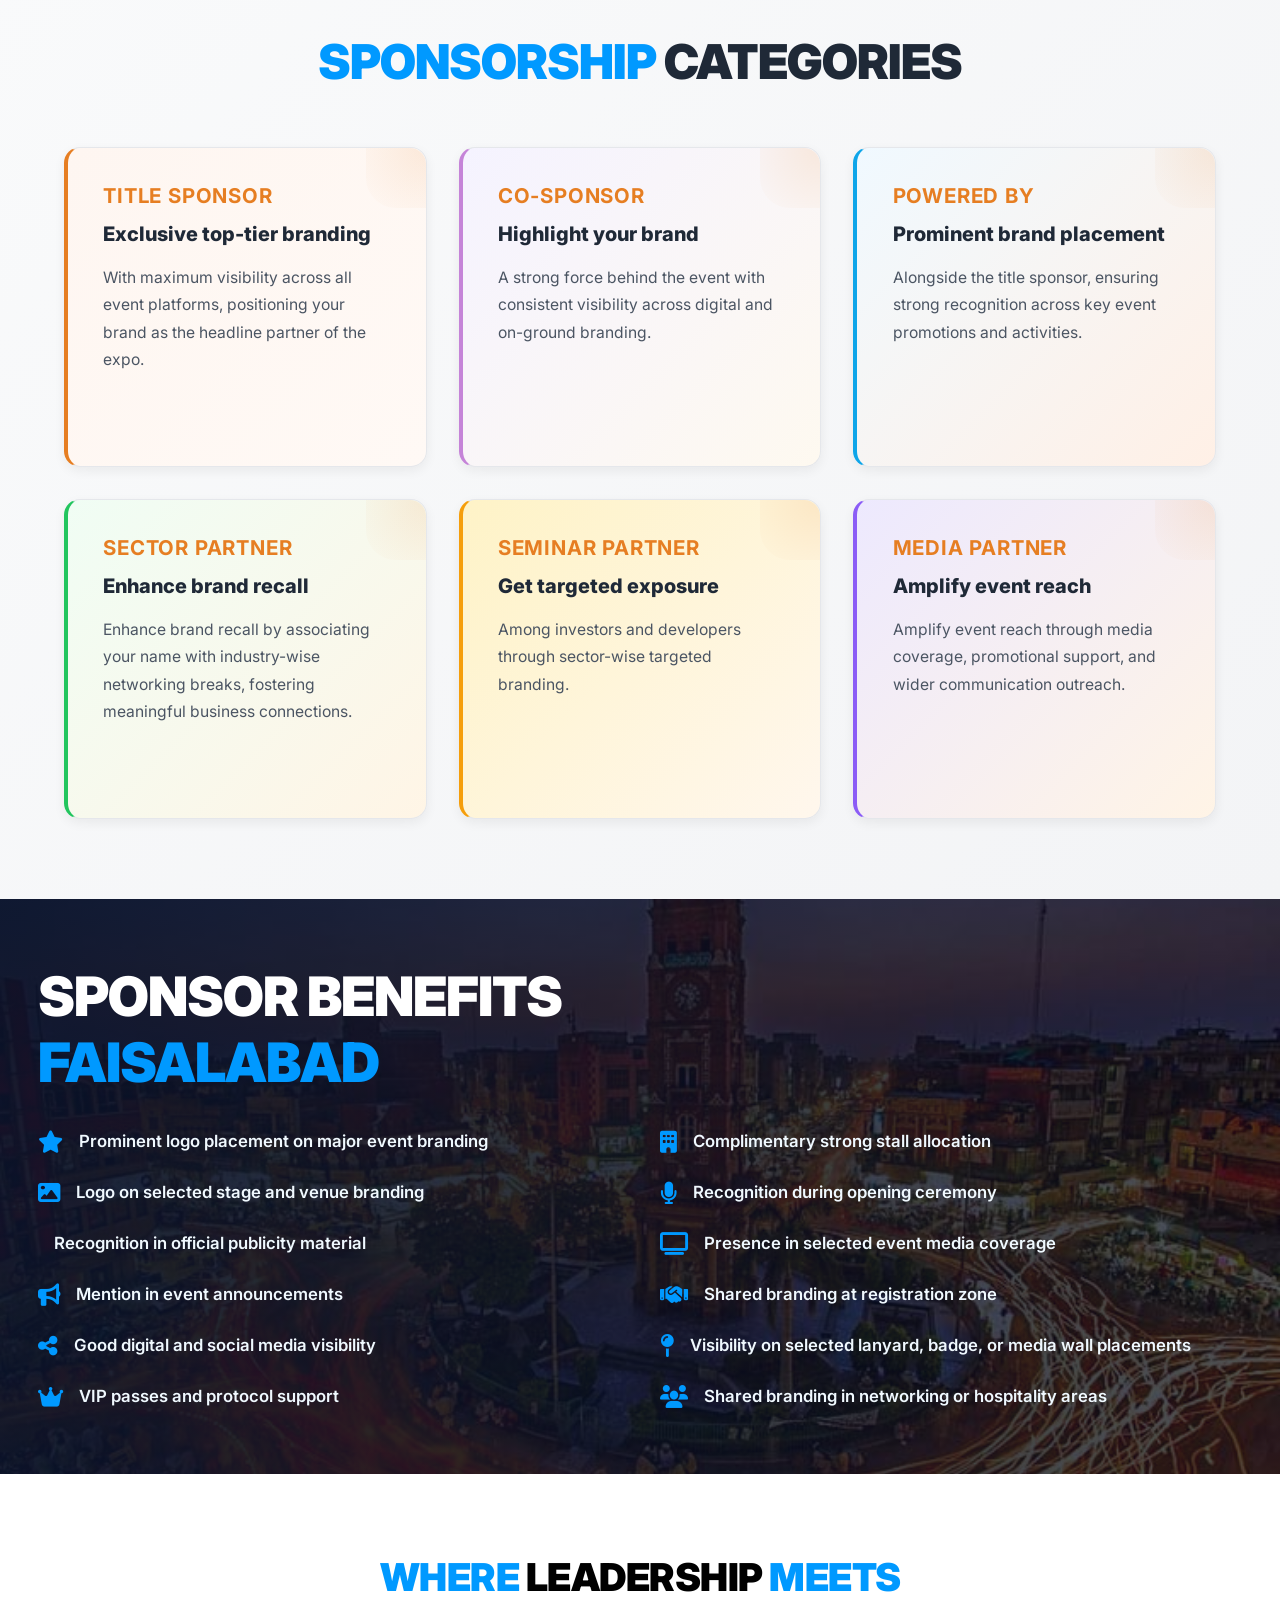
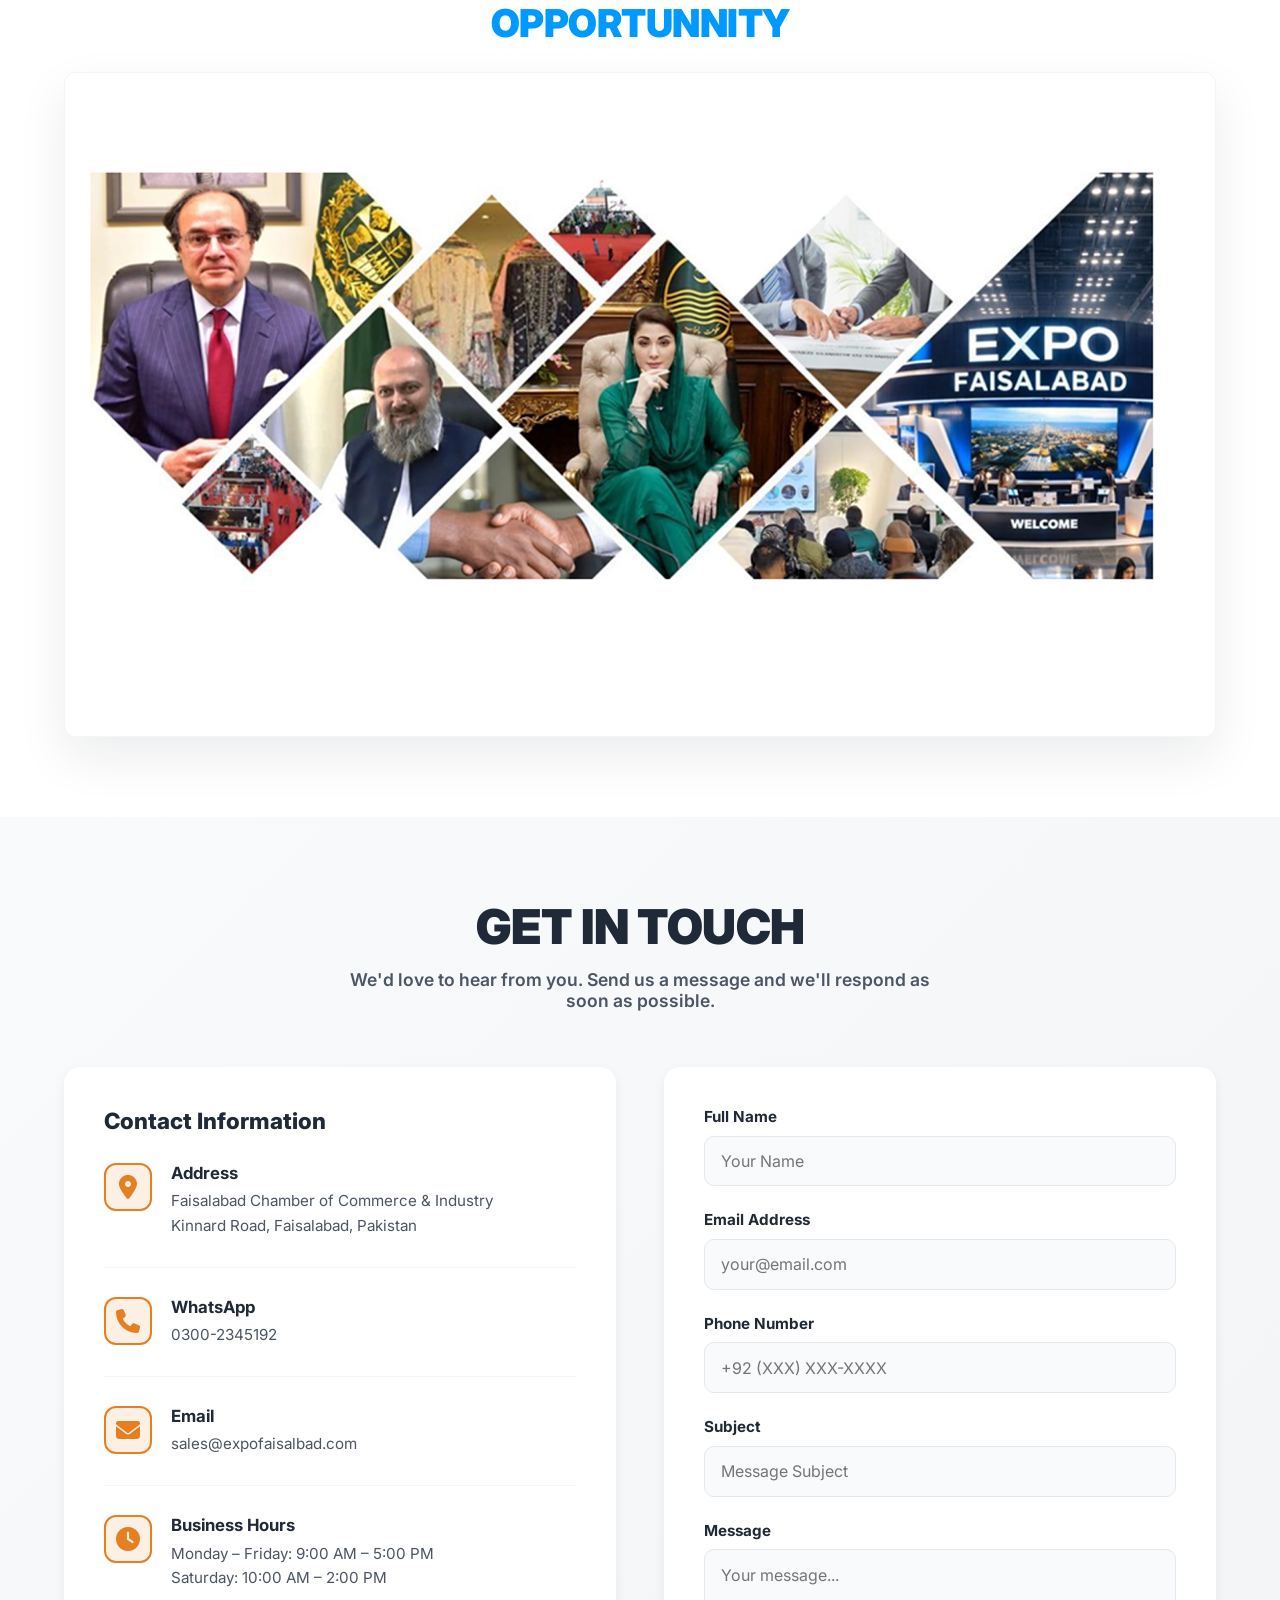
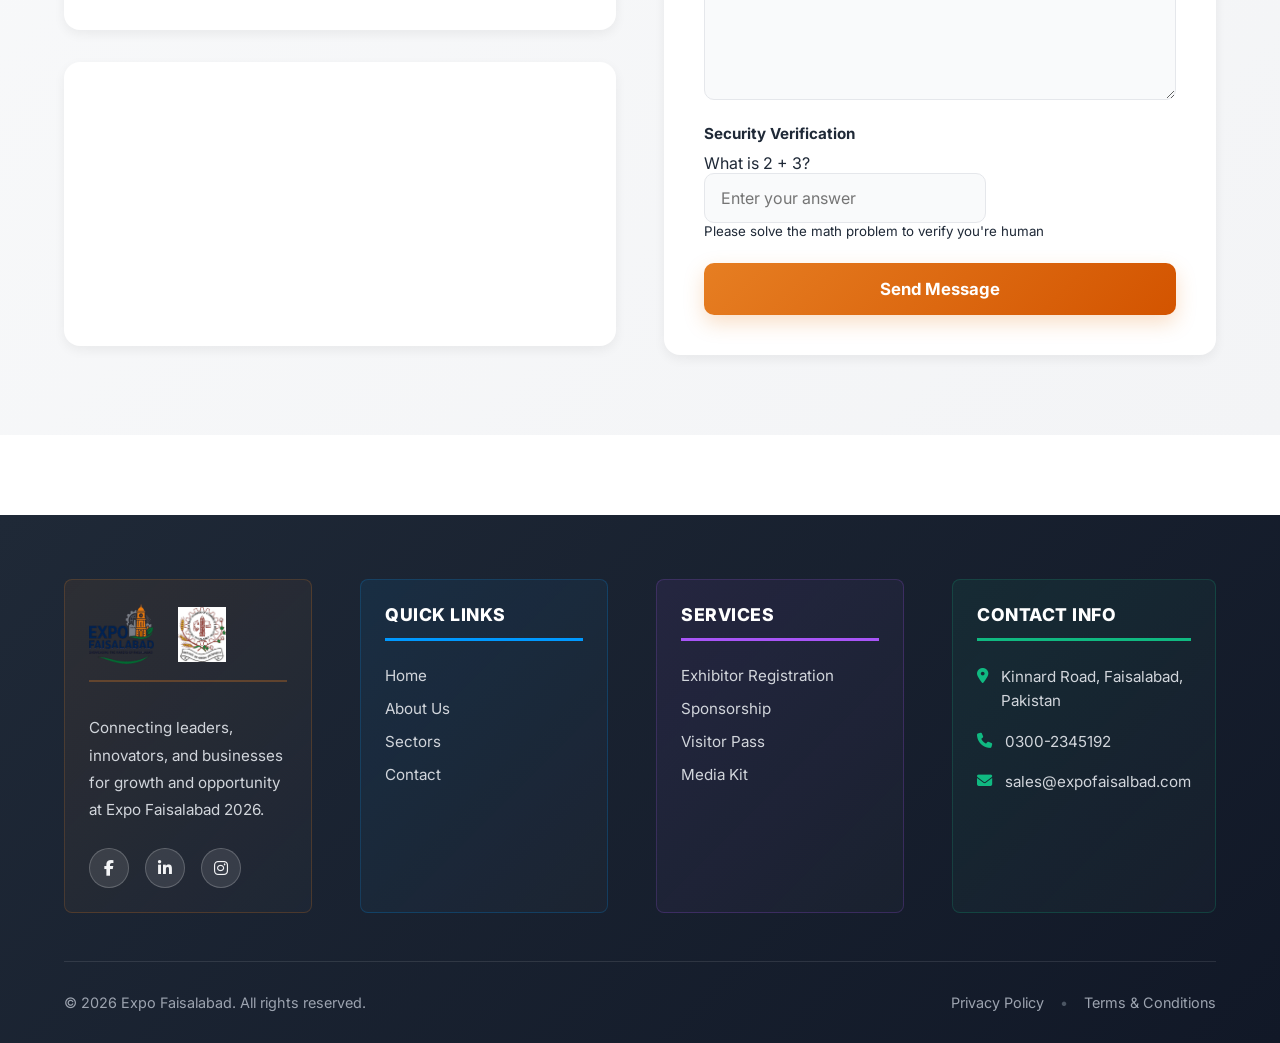
==== commit 789f98bb: "Fix image source for FCCI logo in footer" ====
--- a/index.html
+++ b/index.html
@@ -666,7 +666,7 @@
                 <div class="footer-section footer-branding">
                     <div class="footer-logos">
                         <img src="Expo Logo.png" alt="Expo Faisalabad Logo" class="footer-logo">
-                        <img src="/FCCI Logo new.jpg.png" alt="FFCI Logo" class="footer-logo ffci-logo">
+                        <img src="FCCI Logo new.jpg.png" alt="FFCI Logo" class="footer-logo ffci-logo">
                     </div>
                     <p>Connecting leaders, innovators, and businesses for growth and opportunity at Expo Faisalabad 2026.</p>
                     <div class="social-links">
@@ -736,4 +736,4 @@
     <script src="script.js"></script>
 </body>
 
-</html>+</html>
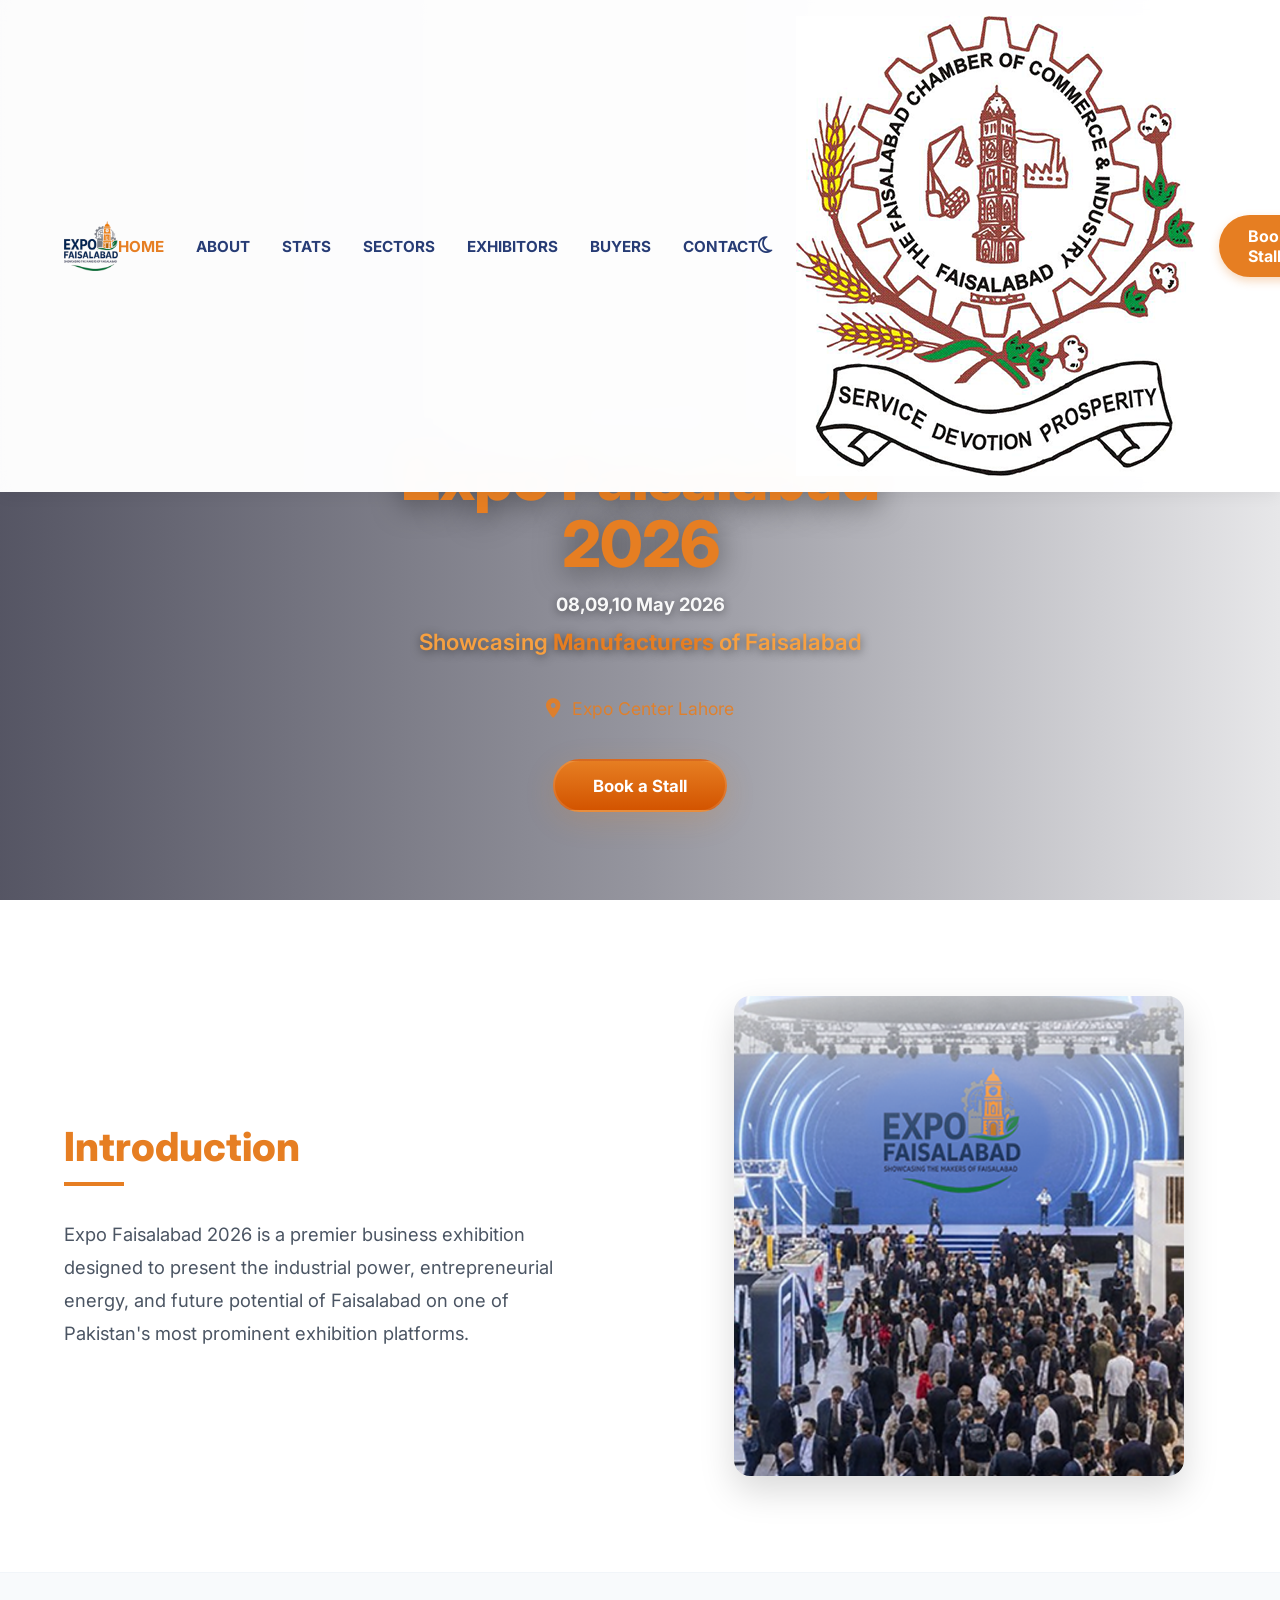
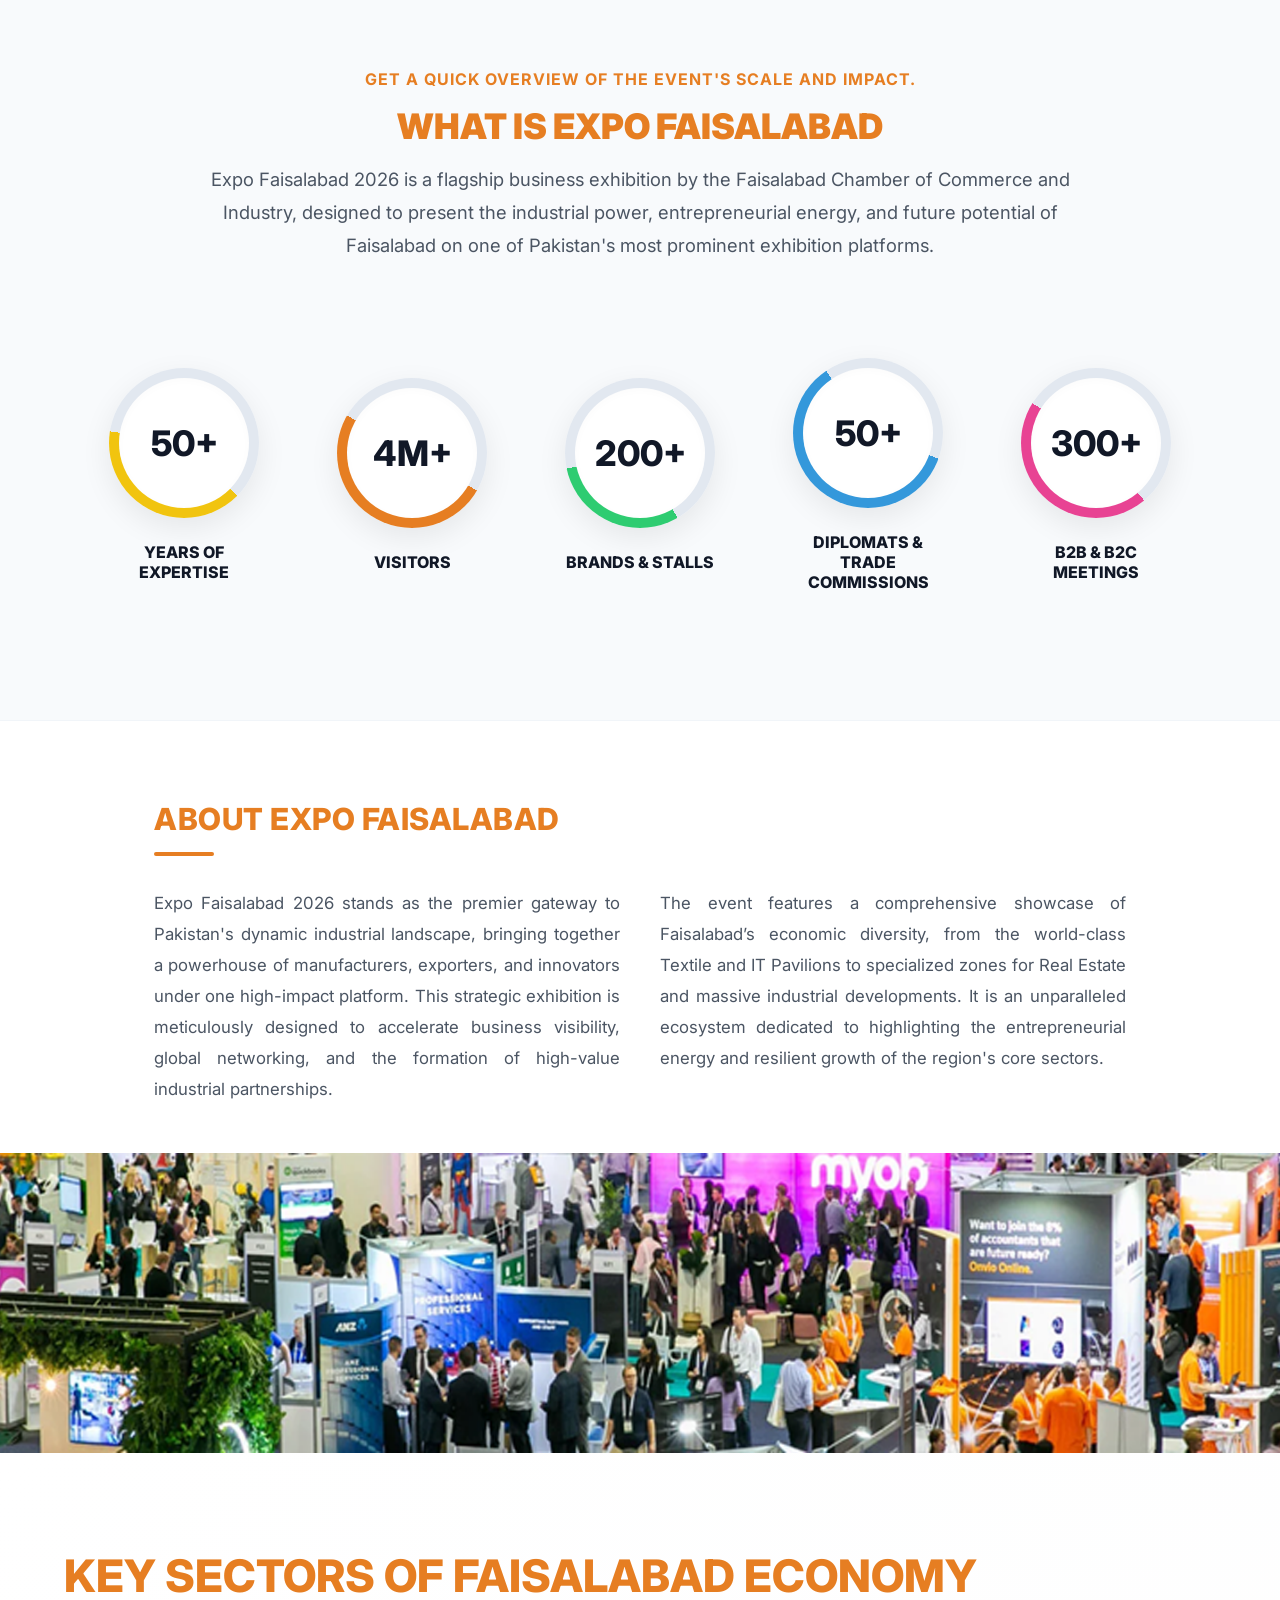
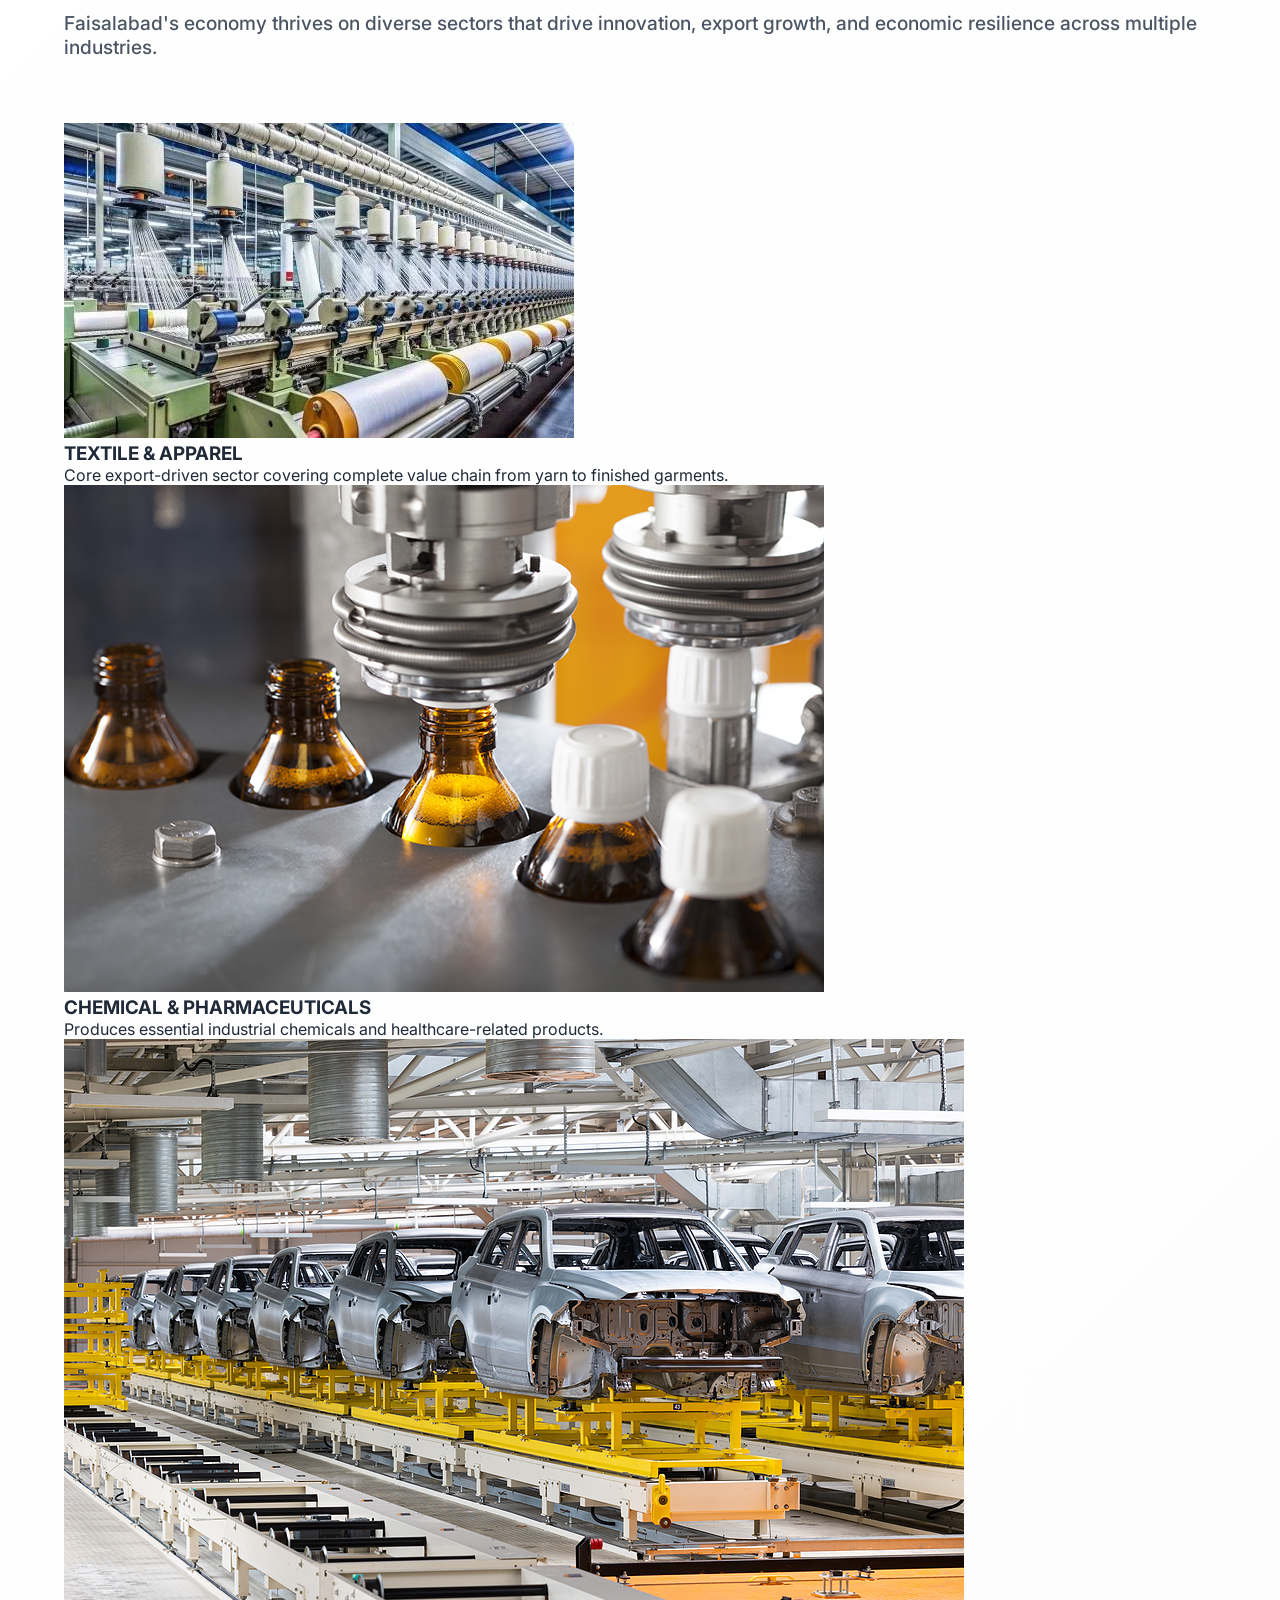
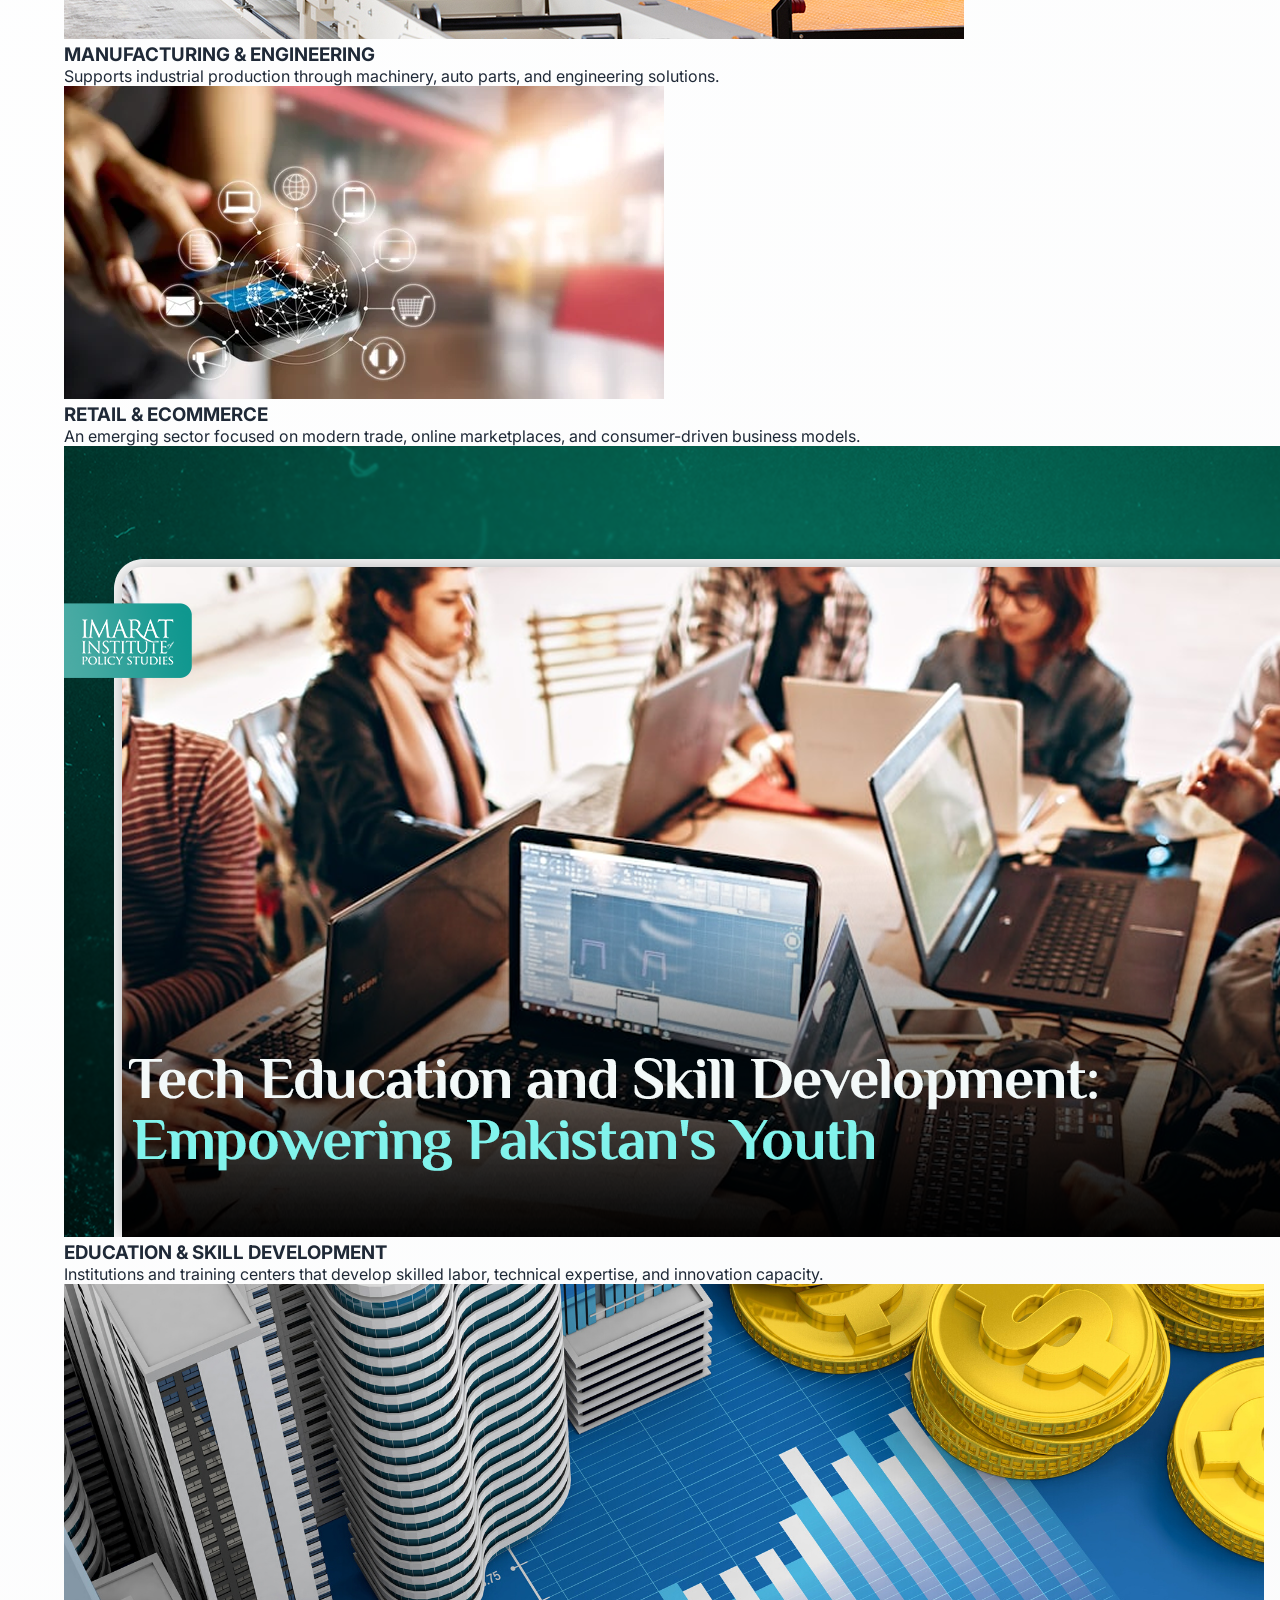
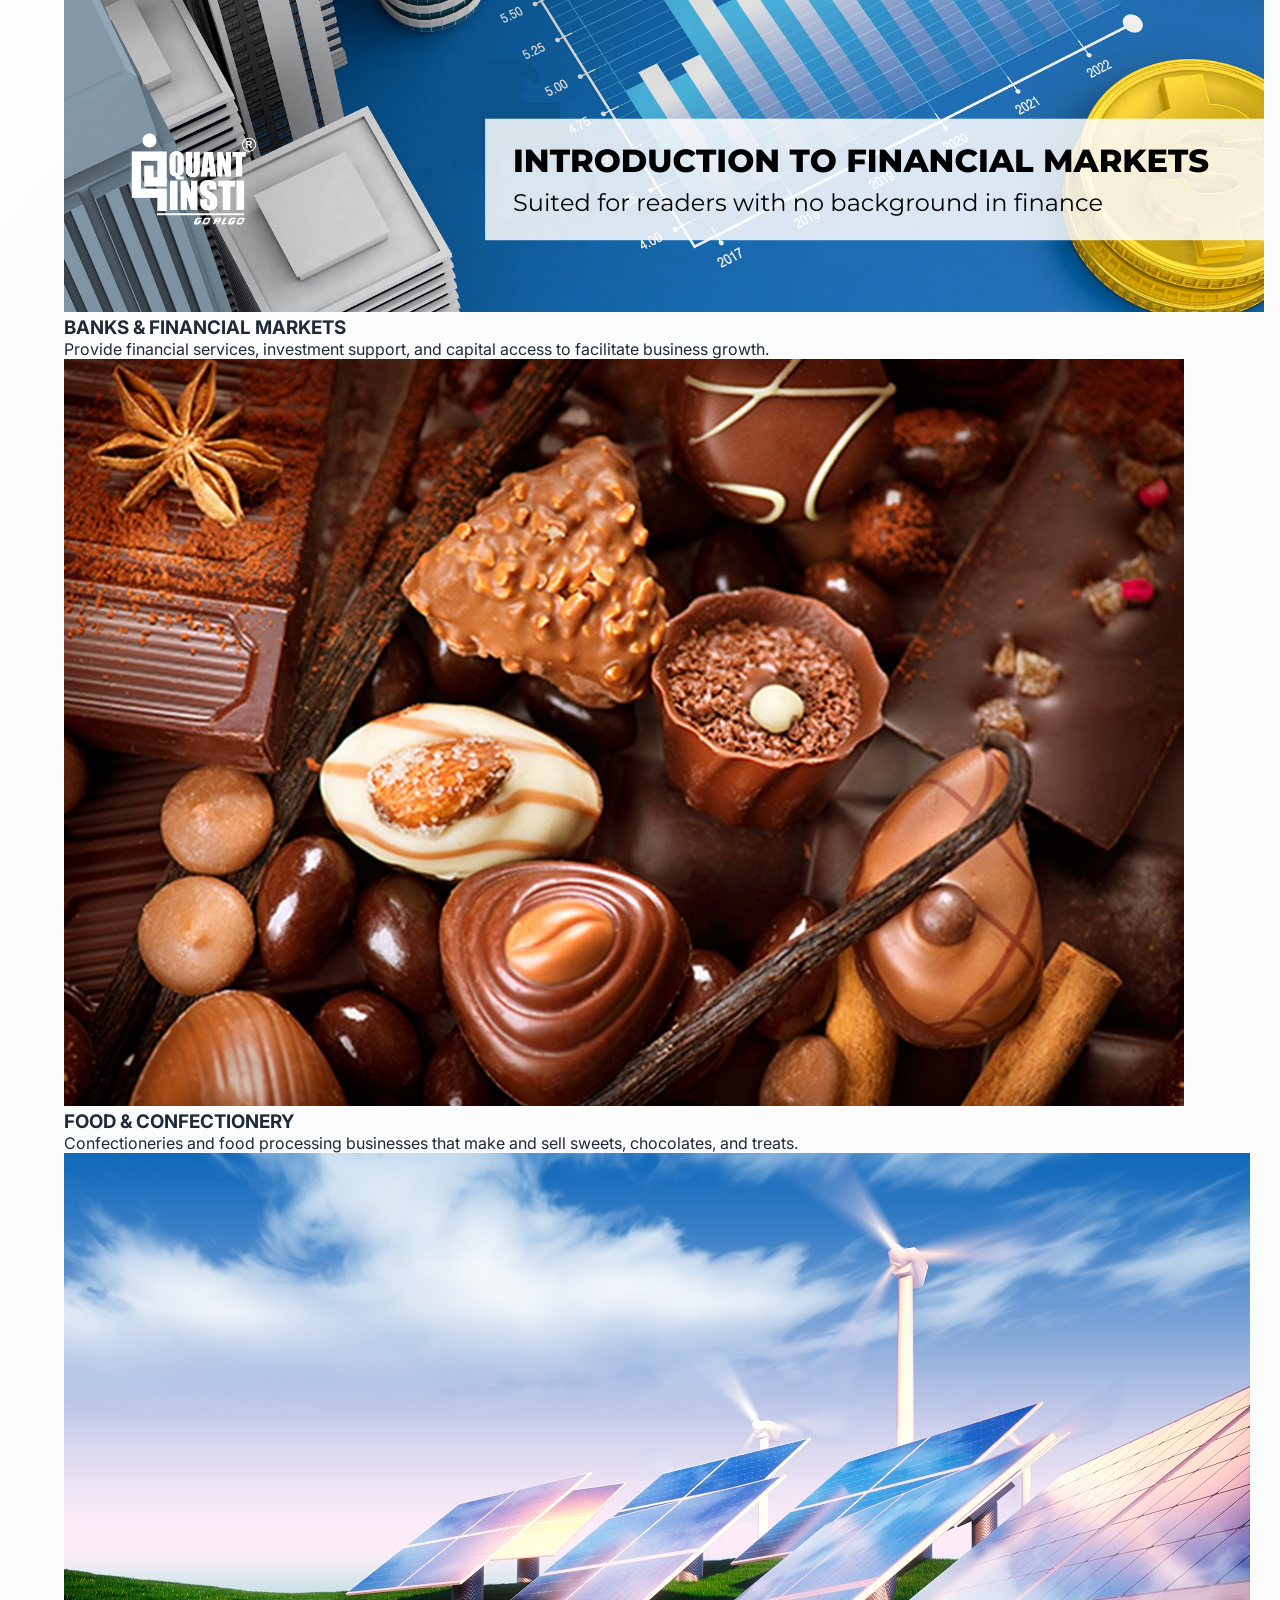
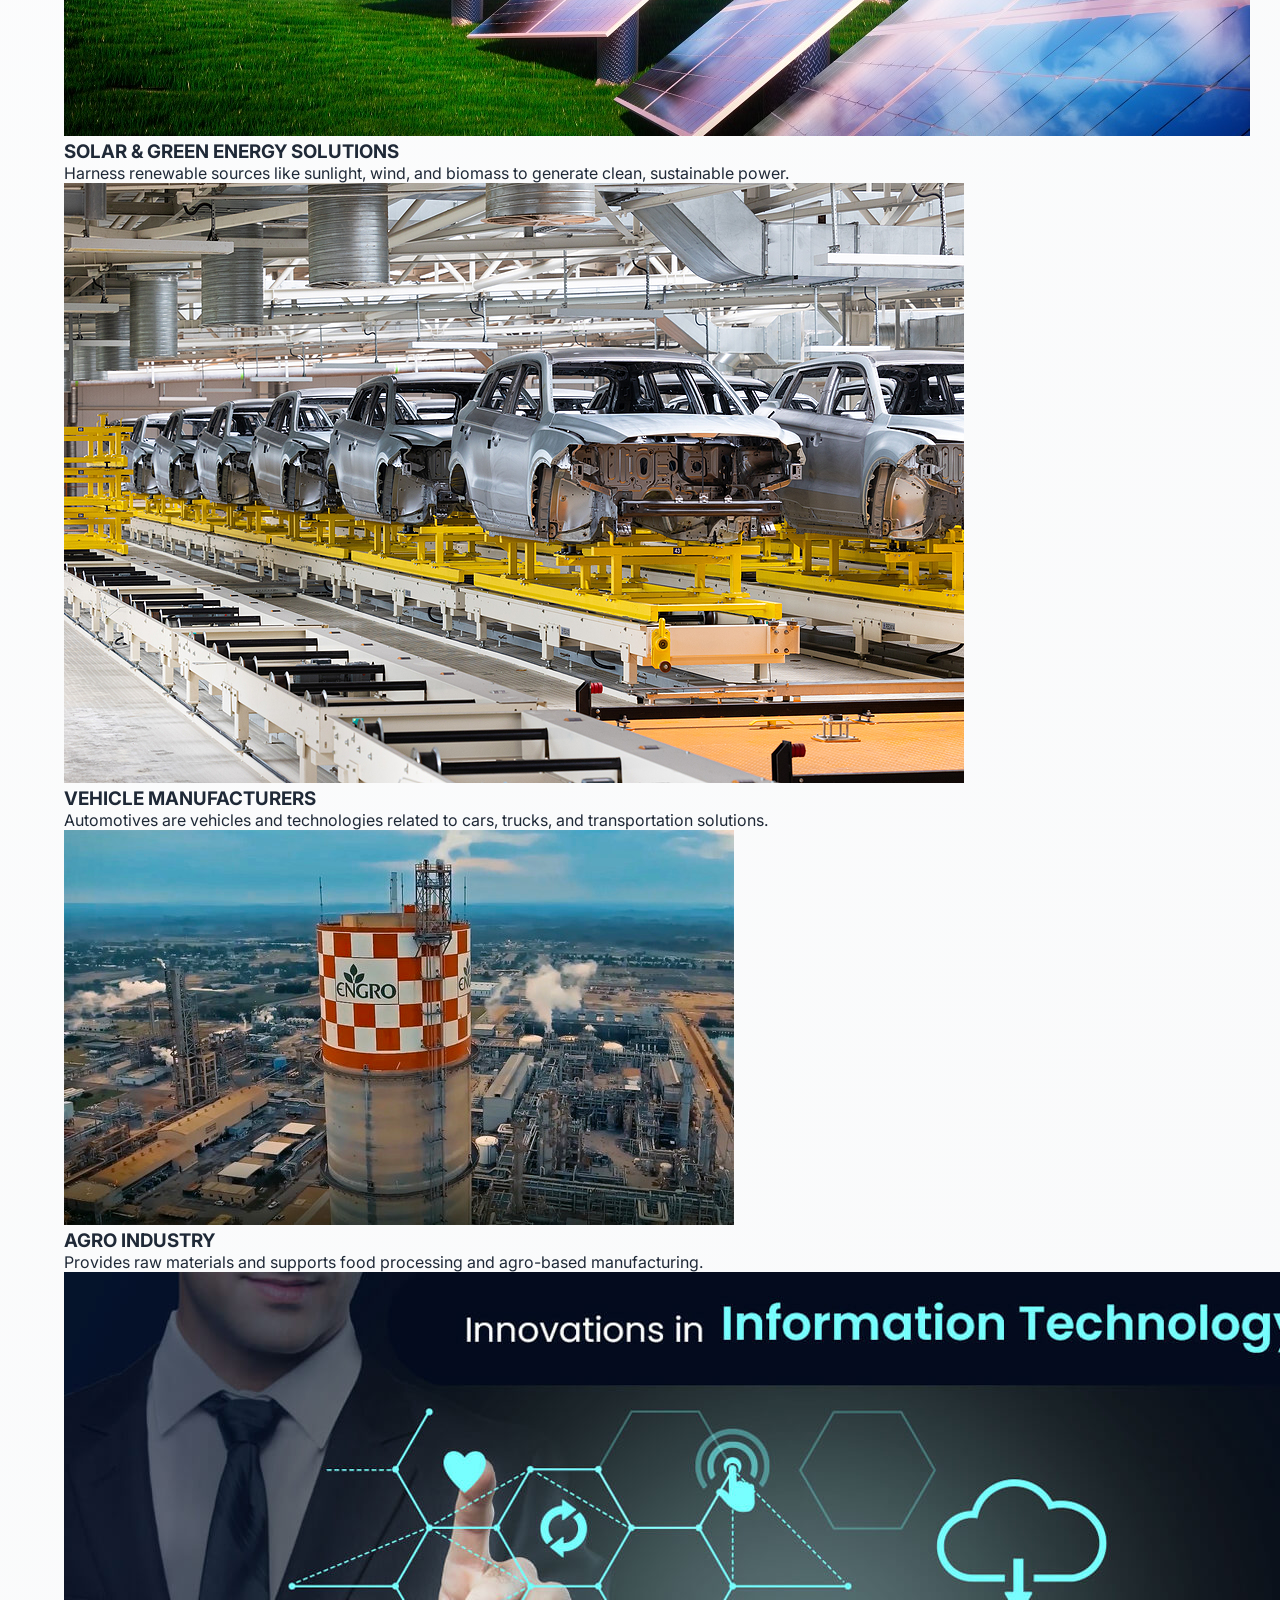
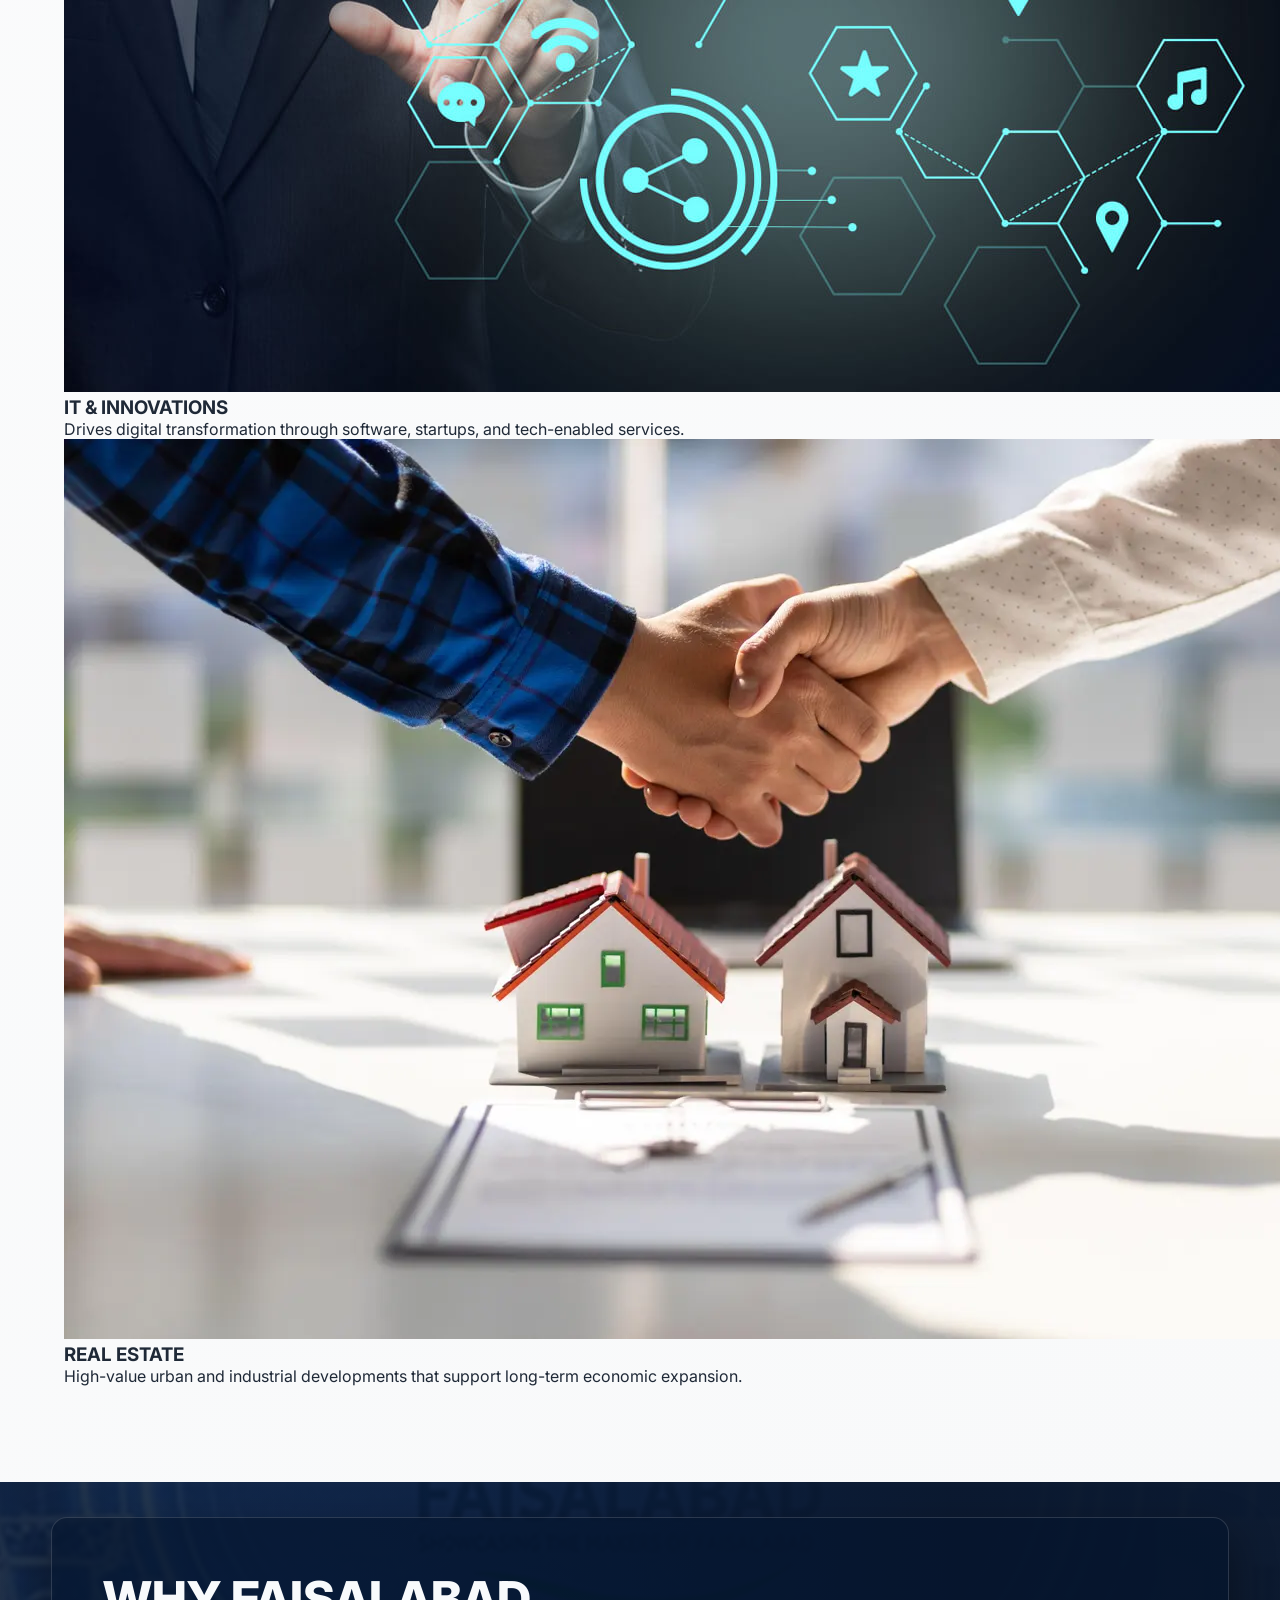
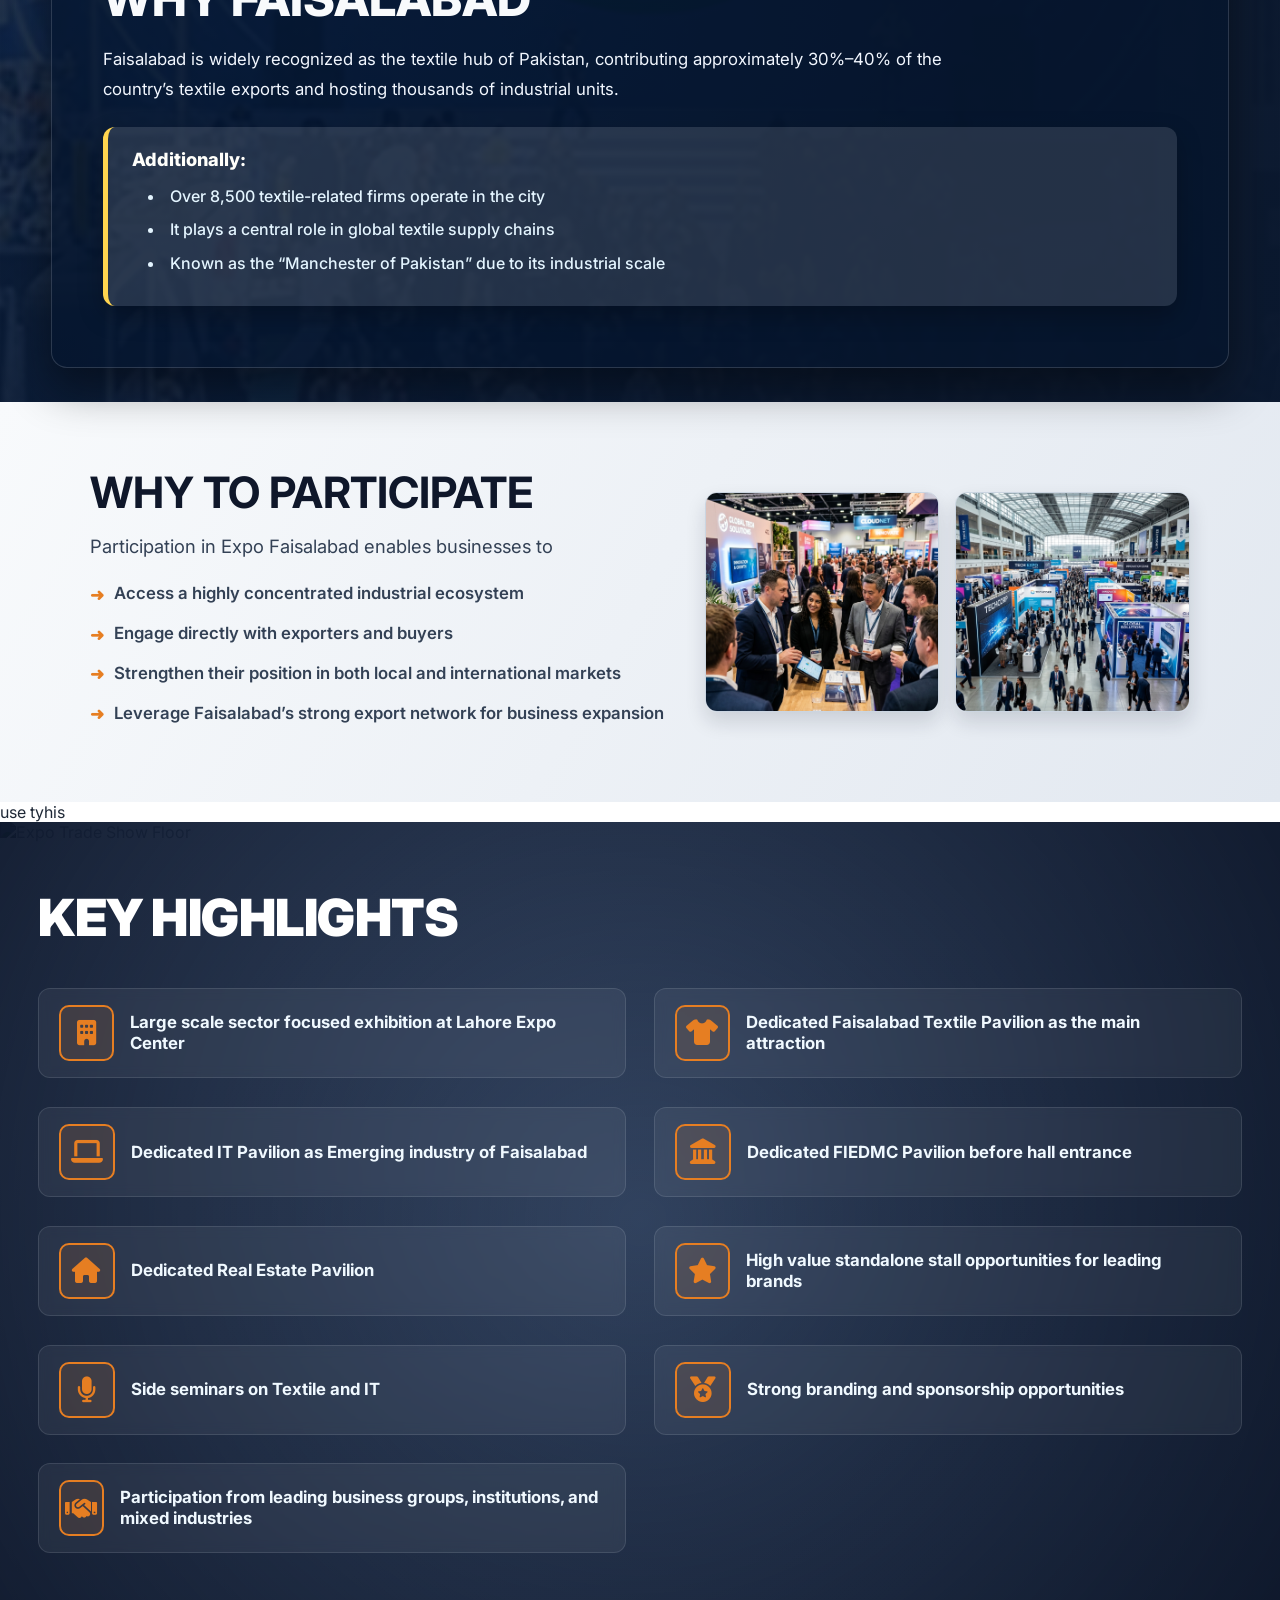
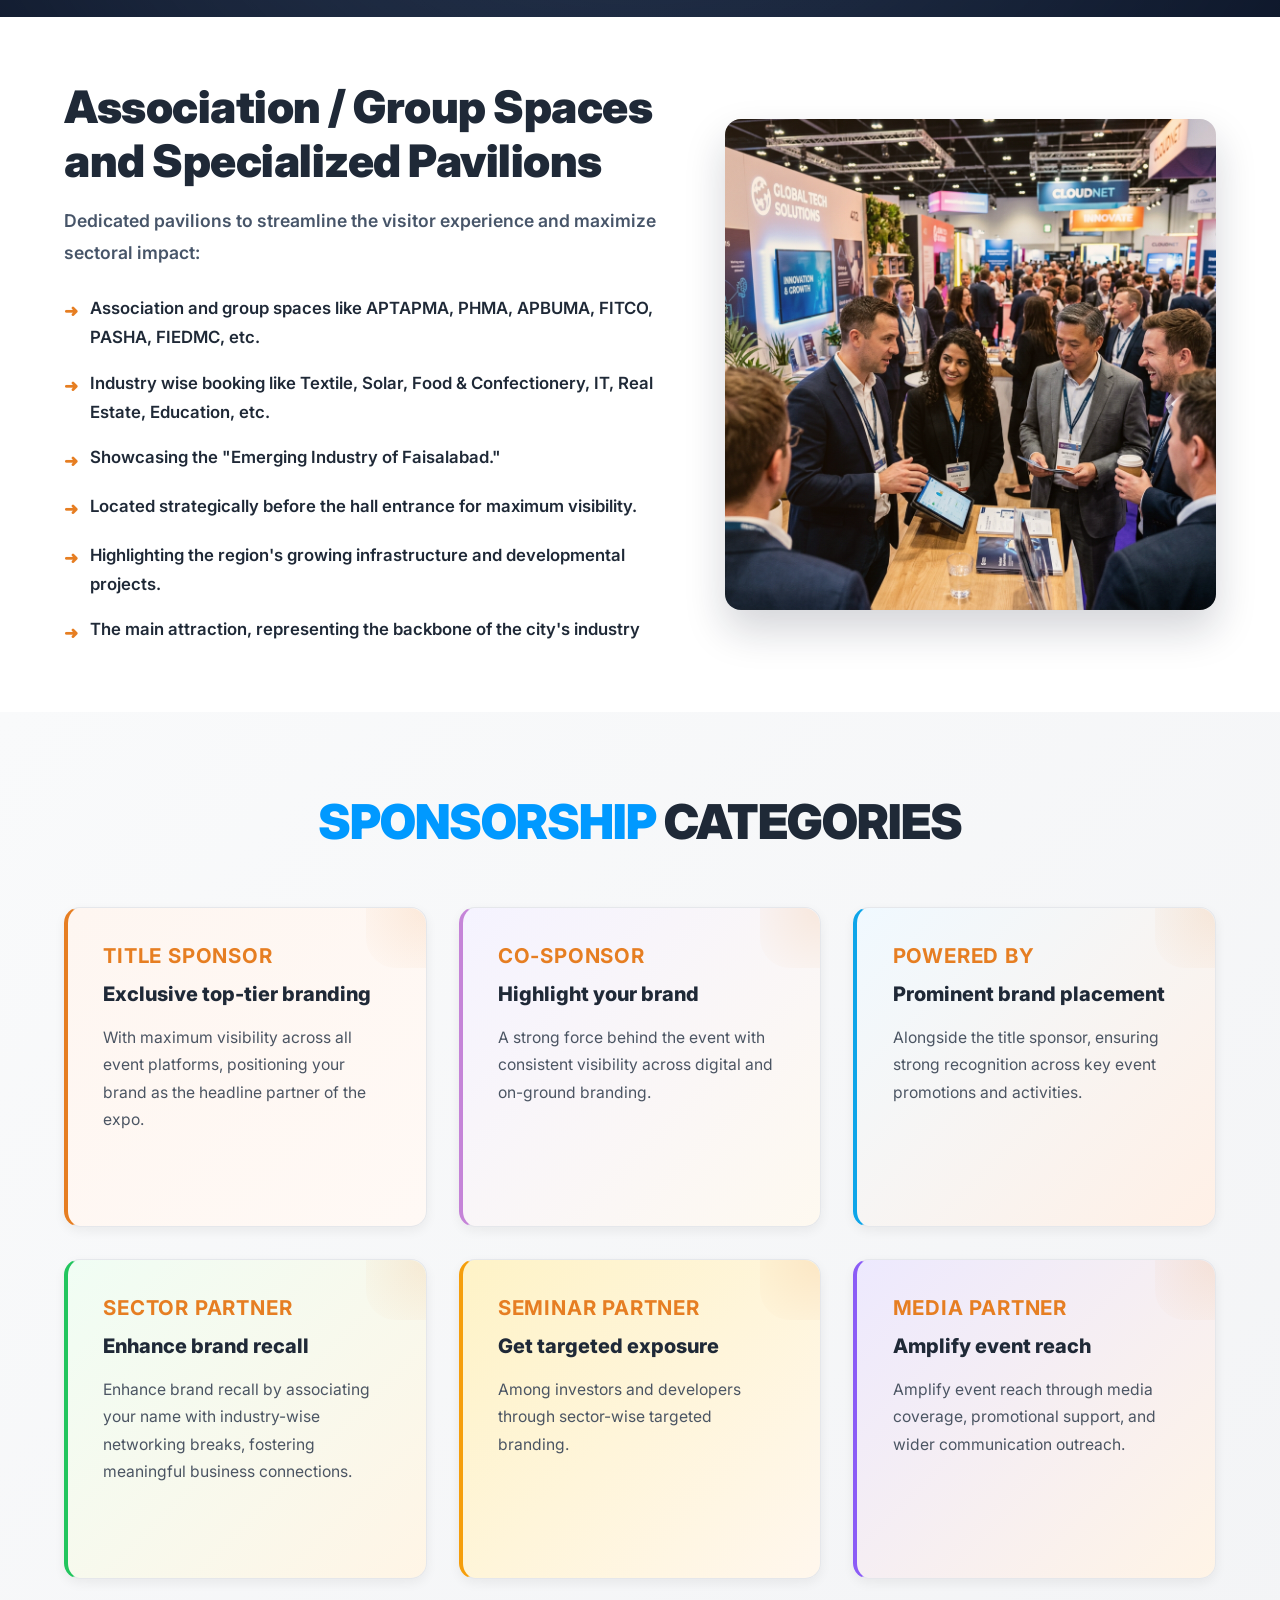
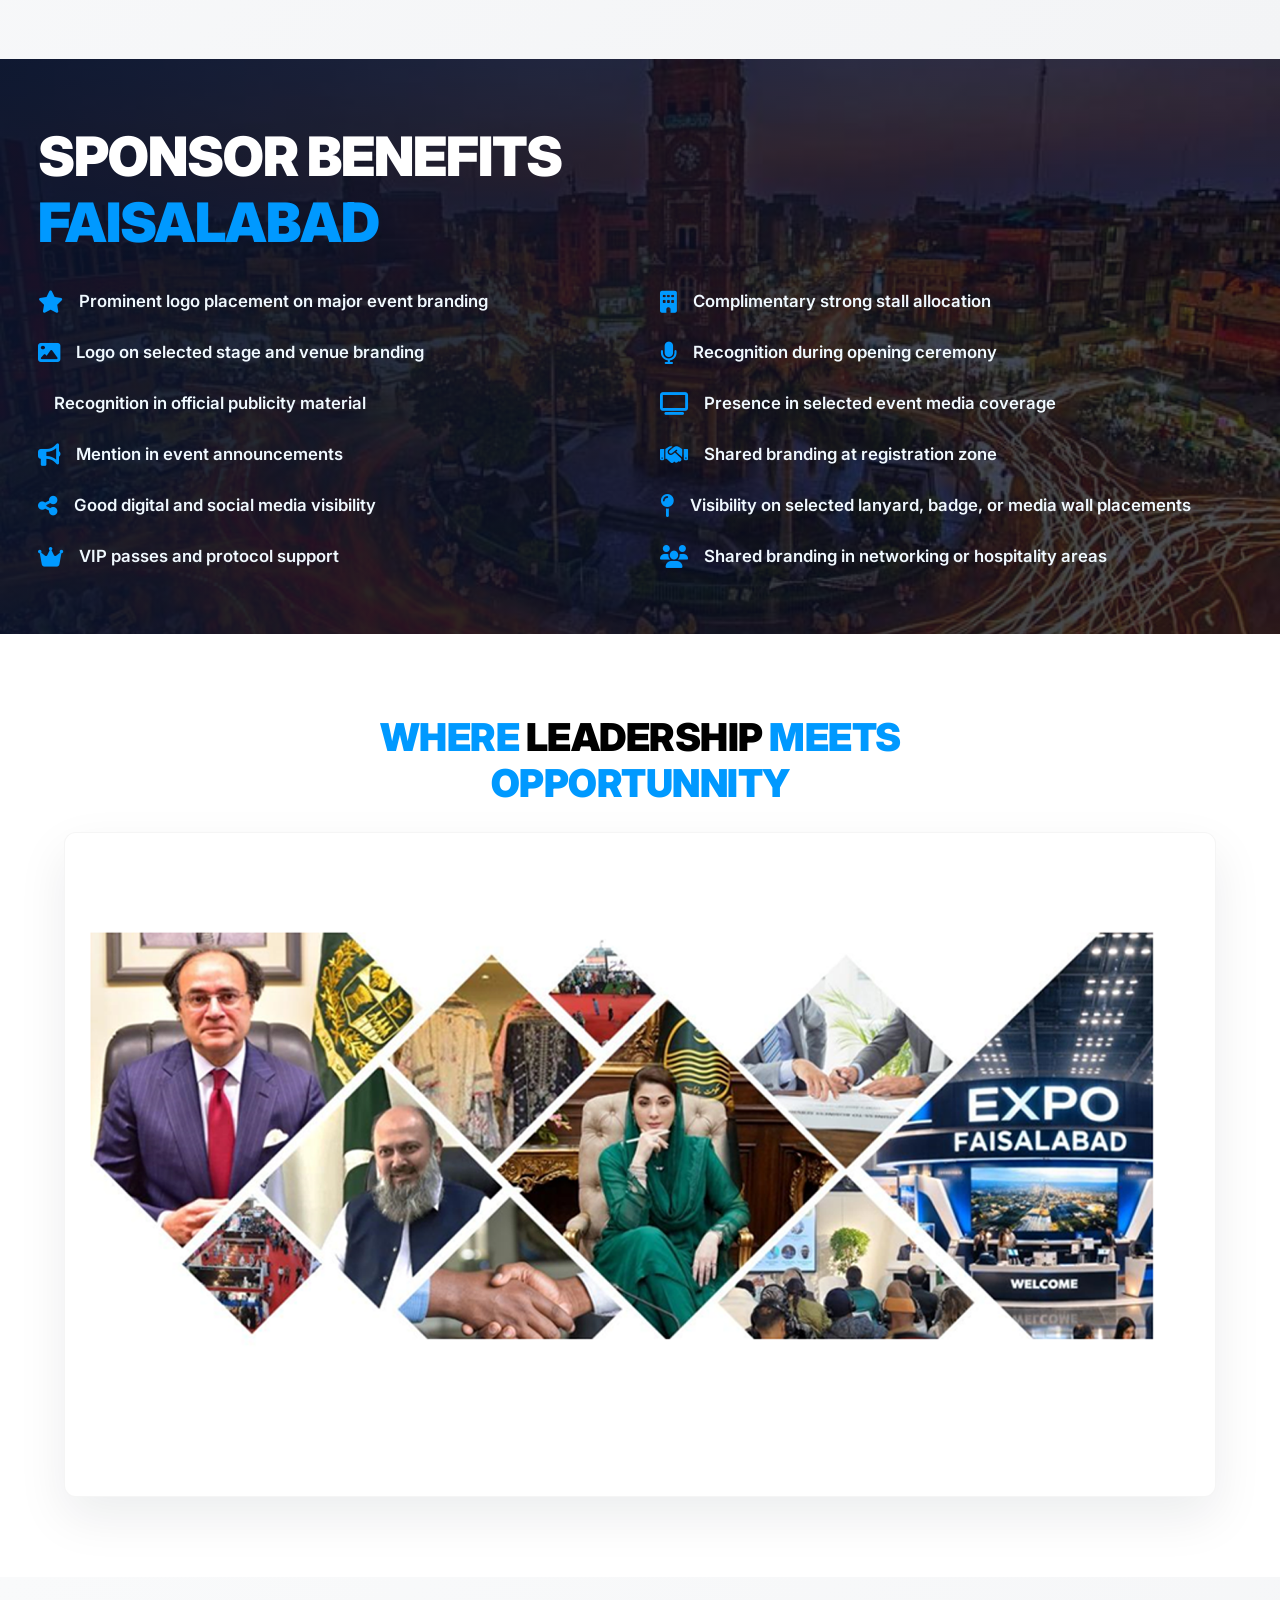
==== commit 071866e1: "Revise event date and sector details Updated event date and sector descriptions for clarity. Enhance" ====
--- a/index.html
+++ b/index.html
@@ -44,6 +44,7 @@
 
         <div class="nav-actions">
             <i class="fa-regular fa-moon dark-mode-toggle"></i>
+            <img src="FCCI Logo new.jpg.png" alt="FCCI Logo" class="fcci-logo">
             <a href="" target="_blank" class="nav-register-btn">Book Stall</a>
         </div>
     </nav>
@@ -52,7 +53,7 @@
         <div class="hero-content">
             <h3 class="pre-title">Welcome to</h3>
             <h1 class="main-title">Expo Faisalabad <br>2026</h1>
-            <div class="event-date">08 May 2026</div>
+            <div class="event-date">08,09,10 May 2026</div>
             <p class="subtitle">Showcasing <span class="rotating"><span class="highlight">Creators</span></span> of Faisalabad</p>
 
             <div class="location">
@@ -111,14 +112,14 @@
                     <div class="stat-circle blue">
                         <span class="stat-val">50+</span>
                     </div>
-                    <div class="stat-text">DIPLOMATS &<br>TRADE COMMISSIONS</div>
+                    <div class="stat-text">DIPLOMATS & TRADE COMMISSIONS</div>
                 </div>
 
                 <div class="stat-item">
                     <div class="stat-circle pink">
                         <span class="stat-val">300+</span>
                     </div>
-                    <div class="stat-text">B2B MEETINGS</div>
+                    <div class="stat-text">B2B & B2C MEETINGS</div>
                 </div>
             </div>
         </div>
@@ -144,162 +145,118 @@
     <section id="key-sectors" class="sectors-section">
         <div class="sectors-container">
             <div class="sectors-header">
-                <h2>KEY SECTORS (1-4)</h2>
-                <p>Faisalabad’s economy is built on a diverse industrial base including</p>
-            </div>
-
-            <div class="sectors-grid-tiles">
-                <article class="sector-tile" style="background-image: url('assets/txtl-small_Small.webp');">
-                    <div class="tile-overlay"></div>
-                    <div class="tile-content">
-                        <div class="tile-label"><span class="tile-index">01</span> TEXTILE & APPAREL</div>
-                        <p>Core export-driven sector covering complete value chain from yarn to finished garments.</p>
-                    </div>
-                </article>
-
-                <article class="sector-tile" style="background-image: url('assets/Brown-medicine-bottles.webp');">
-                    <div class="tile-overlay"></div>
-                    <div class="tile-content">
-                        <div class="tile-label"><span class="tile-index">02</span> CHEMICAL & PHARMACEUTICALS</div>
-                        <p>Produces essential industrial chemicals and healthcare-related products.</p>
-                    </div>
-                </article>
-
-                <article class="sector-tile" style="background-image: url('assets/Vahicle n manufacturing.jpg');">
-                    <div class="tile-overlay"></div>
-                    <div class="tile-content">
-                        <div class="tile-label"><span class="tile-index">03</span> MANUFACTURING & ENGINEERING</div>
-                        <p>Supports industrial production through machinery, auto parts, and engineering solutions.</p>
-                    </div>
-                </article>
-
-                <article class="sector-tile" style="background-image: url('assets/b2b-ecommerce-retail-tactics.webp');">
-                    <div class="tile-overlay"></div>
-                    <div class="tile-content">
-                        <div class="tile-label"><span class="tile-index">04</span> RETAIL & ECOMMERCE</div>
-                        <p>An emerging sector focused on modern trade, online marketplaces, and consumer-driven business models.</p>
-                    </div>
-                </article>
-            </div>
-        </div>
-
-            <div class="sectors-header" style="margin-top: 60px;">
-                <h2>KEY SECTORS (5-8)</h2>
-                <p>Further driving growth via education, finance, food, and sustainable energy.</p>
-            </div>
-
-            <div class="sectors-grid-checker">
-                <div class="sector-pair">
-                    <div class="sector-box sector-box-alt">
-                        <div class="sector-image">
-                            <img src="assets//Educational and Skill Development.png" alt="Education & Skill Development">
-                            <span class="sector-num">05</span>
-                            <div class="sector-arrow right"></div>
-                        </div>
-                        <div class="sector-content">
-                            <h3>EDUCATION & SKILL DEVELOPMENT</h3>
-                            <p>Institutions and training centers that develop skilled labor, technical expertise, and innovation capacity for industrial growth.</p>
-                        </div>
-                    </div>
-
-                    <div class="sector-box sector-box-alt">
-                        <div class="sector-image">
-                            <img src="assets/Intro-to-Financial-Markets-OG.png" alt="Banks & Financial Markets">
-                            <span class="sector-num">06</span>
-                            <div class="sector-arrow right"></div>
-                        </div>
-                        <div class="sector-content">
-                            <h3>BANKS & FINANCIAL MARKETS</h3>
-                            <p>Provide financial services, investment support, and capital access to facilitate business growth and economic stability.</p>
-                        </div>
-                    </div>
-                </div>
-
-                <div class="sector-pair">
-                    <div class="sector-box reverse sector-box-alt">
-                        <div class="sector-content">
-                            <h3>FOOD & CONFECTIONERY</h3>
-                            <p>Confectioneries are shops or businesses that make and sell sweets, chocolates, and other sugary treats.</p>
-                        </div>
-                        <div class="sector-image">
-                            <img src="assets/food.jpg" alt="Food & Confectionery">
-                            <span class="sector-num">07</span>
-                            <div class="sector-arrow left"></div>
-                        </div>
-                    </div>
-
-                    <div class="sector-box reverse sector-box-alt">
-                        <div class="sector-content">
-                            <h3>SOLAR & GREEN ENERGY SOLUTIONS</h3>
-                            <p>Solar and green energy solutions harness renewable sources like sunlight, wind, and biomass to generate clean, sustainable power while reducing environmental impact.</p>
-                        </div>
-                        <div class="sector-image">
-                            <img src="assets/wind-solar-renewable-solutions.jpg" alt="Solar & Green Energy Solutions">
-                            <span class="sector-num">08</span>
-                            <div class="sector-arrow left"></div>
-                        </div>
-                    </div>
-                </div>
-            </div>
-        </div>
-    </section>
-
-    <!-- Key Sectors Section (9-12) -->
-    <section id="key-sectors-9-12" class="sectors-section sectors-section-grid">
-        <div class="sectors-container">
-            <div class="sectors-header">
-                <h2>KEY SECTORS (9-12)</h2>
-                <p>Strategic growth pillars with technology, real estate, agro and advanced manufacturing.</p>
-            </div>
-
-            <div class="sectors-grid-masonry">
-                <article class="sector-card card-left">
-                    <div class="sector-image-wrap">
+                <h2>KEY SECTORS OF FAISALABAD ECONOMY</h2>
+                <p>Faisalabad's economy thrives on diverse sectors that drive innovation, export growth, and economic resilience across multiple industries.</p>
+            </div>
+
+            <div class="sectors-grid-unified">
+                <!-- Sector 1: Textile & Apparel -->
+                <div class="sector-card-unified">
+                    <div class="card-image-unified">
+                        <img src="assets/txtl-small_Small.webp" alt="Textile & Apparel">
+                    </div>
+                    <h3>TEXTILE & APPAREL</h3>
+                    <p>Core export-driven sector covering complete value chain from yarn to finished garments.</p>
+                </div>
+
+                <!-- Sector 2: Chemical & Pharmaceuticals -->
+                <div class="sector-card-unified">
+                    <div class="card-image-unified">
+                        <img src="assets/Brown-medicine-bottles.webp" alt="Chemical & Pharmaceuticals">
+                    </div>
+                    <h3>CHEMICAL & PHARMACEUTICALS</h3>
+                    <p>Produces essential industrial chemicals and healthcare-related products.</p>
+                </div>
+
+                <!-- Sector 3: Manufacturing & Engineering -->
+                <div class="sector-card-unified">
+                    <div class="card-image-unified">
+                        <img src="assets/Vahicle n manufacturing.jpg" alt="Manufacturing & Engineering">
+                    </div>
+                    <h3>MANUFACTURING & ENGINEERING</h3>
+                    <p>Supports industrial production through machinery, auto parts, and engineering solutions.</p>
+                </div>
+
+                <!-- Sector 4: Retail & Ecommerce -->
+                <div class="sector-card-unified">
+                    <div class="card-image-unified">
+                        <img src="assets/b2b-ecommerce-retail-tactics.webp" alt="Retail & Ecommerce">
+                    </div>
+                    <h3>RETAIL & ECOMMERCE</h3>
+                    <p>An emerging sector focused on modern trade, online marketplaces, and consumer-driven business models.</p>
+                </div>
+
+                <!-- Sector 5: Education & Skill Development -->
+                <div class="sector-card-unified">
+                    <div class="card-image-unified">
+                        <img src="assets/Educational and Skill Development.png" alt="Education & Skill Development">
+                    </div>
+                    <h3>EDUCATION & SKILL DEVELOPMENT</h3>
+                    <p>Institutions and training centers that develop skilled labor, technical expertise, and innovation capacity.</p>
+                </div>
+
+                <!-- Sector 6: Banks & Financial Markets -->
+                <div class="sector-card-unified">
+                    <div class="card-image-unified">
+                        <img src="assets/Intro-to-Financial-Markets-OG.png" alt="Banks & Financial Markets">
+                    </div>
+                    <h3>BANKS & FINANCIAL MARKETS</h3>
+                    <p>Provide financial services, investment support, and capital access to facilitate business growth.</p>
+                </div>
+
+                <!-- Sector 7: Food & Confectionery -->
+                <div class="sector-card-unified">
+                    <div class="card-image-unified">
+                        <img src="assets/food.jpg" alt="Food & Confectionery">
+                    </div>
+                    <h3>FOOD & CONFECTIONERY</h3>
+                    <p>Confectioneries and food processing businesses that make and sell sweets, chocolates, and treats.</p>
+                </div>
+
+                <!-- Sector 8: Solar & Green Energy Solutions -->
+                <div class="sector-card-unified">
+                    <div class="card-image-unified">
+                        <img src="assets/wind-solar-renewable-solutions.jpg" alt="Solar & Green Energy Solutions">
+                    </div>
+                    <h3>SOLAR & GREEN ENERGY SOLUTIONS</h3>
+                    <p>Harness renewable sources like sunlight, wind, and biomass to generate clean, sustainable power.</p>
+                </div>
+
+                <!-- Sector 9: Vehicle Manufacturers -->
+                <div class="sector-card-unified">
+                    <div class="card-image-unified">
                         <img src="assets/Vahicle n manufacturing.jpg" alt="Vehicle Manufacturers">
-                        <div class="sector-overlay"></div>
-                        <span class="sector-num-card">09</span>
-                    </div>
-                    <div class="sector-info">
-                        <h3>VEHICLE MANUFACTURERS</h3>
-                        <p>Automotives are vehicles and technologies related to cars, trucks, and transportation solutions.</p>
-                    </div>
-                </article>
-
-                <article class="sector-card card-right">
-                    <div class="sector-image-wrap">
+                    </div>
+                    <h3>VEHICLE MANUFACTURERS</h3>
+                    <p>Automotives are vehicles and technologies related to cars, trucks, and transportation solutions.</p>
+                </div>
+
+                <!-- Sector 10: Agro Industry -->
+                <div class="sector-card-unified">
+                    <div class="card-image-unified">
                         <img src="assets/engro industry.jpg" alt="Agro Industry">
-                        <div class="sector-overlay"></div>
-                        <span class="sector-num-card">10</span>
-                    </div>
-                    <div class="sector-info">
-                        <h3>AGRO INDUSTRY</h3>
-                        <p>Provides raw materials and supports food processing and agro-based manufacturing.</p>
-                    </div>
-                </article>
-
-                <article class="sector-card card-right">
-                    <div class="sector-image-wrap">
+                    </div>
+                    <h3>AGRO INDUSTRY</h3>
+                    <p>Provides raw materials and supports food processing and agro-based manufacturing.</p>
+                </div>
+
+                <!-- Sector 11: IT & Innovations -->
+                <div class="sector-card-unified">
+                    <div class="card-image-unified">
                         <img src="assets/it.jpg" alt="IT & Innovations">
-                        <div class="sector-overlay"></div>
-                        <span class="sector-num-card">11</span>
-                    </div>
-                    <div class="sector-info">
-                        <h3>IT & INNOVATIONS</h3>
-                        <p>Drives digital transformation through software, startups, and tech-enabled services.</p>
-                    </div>
-                </article>
-
-                <article class="sector-card card-left">
-                    <div class="sector-image-wrap">
+                    </div>
+                    <h3>IT & INNOVATIONS</h3>
+                    <p>Drives digital transformation through software, startups, and tech-enabled services.</p>
+                </div>
+
+                <!-- Sector 12: Real Estate -->
+                <div class="sector-card-unified">
+                    <div class="card-image-unified">
                         <img src="assets/real estate.webp" alt="Real Estate">
-                        <div class="sector-overlay"></div>
-                        <span class="sector-num-card">12</span>
-                    </div>
-                    <div class="sector-info">
-                        <h3>REAL ESTATE</h3>
-                        <p>High-value urban and industrial developments that support long-term economic expansion.</p>
-                    </div>
-                </article>
+                    </div>
+                    <h3>REAL ESTATE</h3>
+                    <p>High-value urban and industrial developments that support long-term economic expansion.</p>
+                </div>
             </div>
         </div>
     </section>
@@ -637,7 +594,7 @@
                             </div>
                             <div class="contact-text">
                                 <h4>Email</h4>
-                                <p>sales@expofaisalbad.com</p>
+                                <p>sales@expofaisalabad.com</p>
                             </div>
                         </div>
 
@@ -707,7 +664,7 @@
                     <h4>Contact Info</h4>
                     <div class="footer-contact-item">
                         <i class="fas fa-map-marker-alt"></i>
-                        <p>Kinnard Road, Faisalabad, Pakistan</p>
+                        <p>Expo Faisalabad, 3rd Floor, East Canal Road, Zia Colony, Canal, Road, Faisalabad, 38000, Pakistan</p>
                     </div>
                     <div class="footer-contact-item">
                         <i class="fas fa-phone"></i>
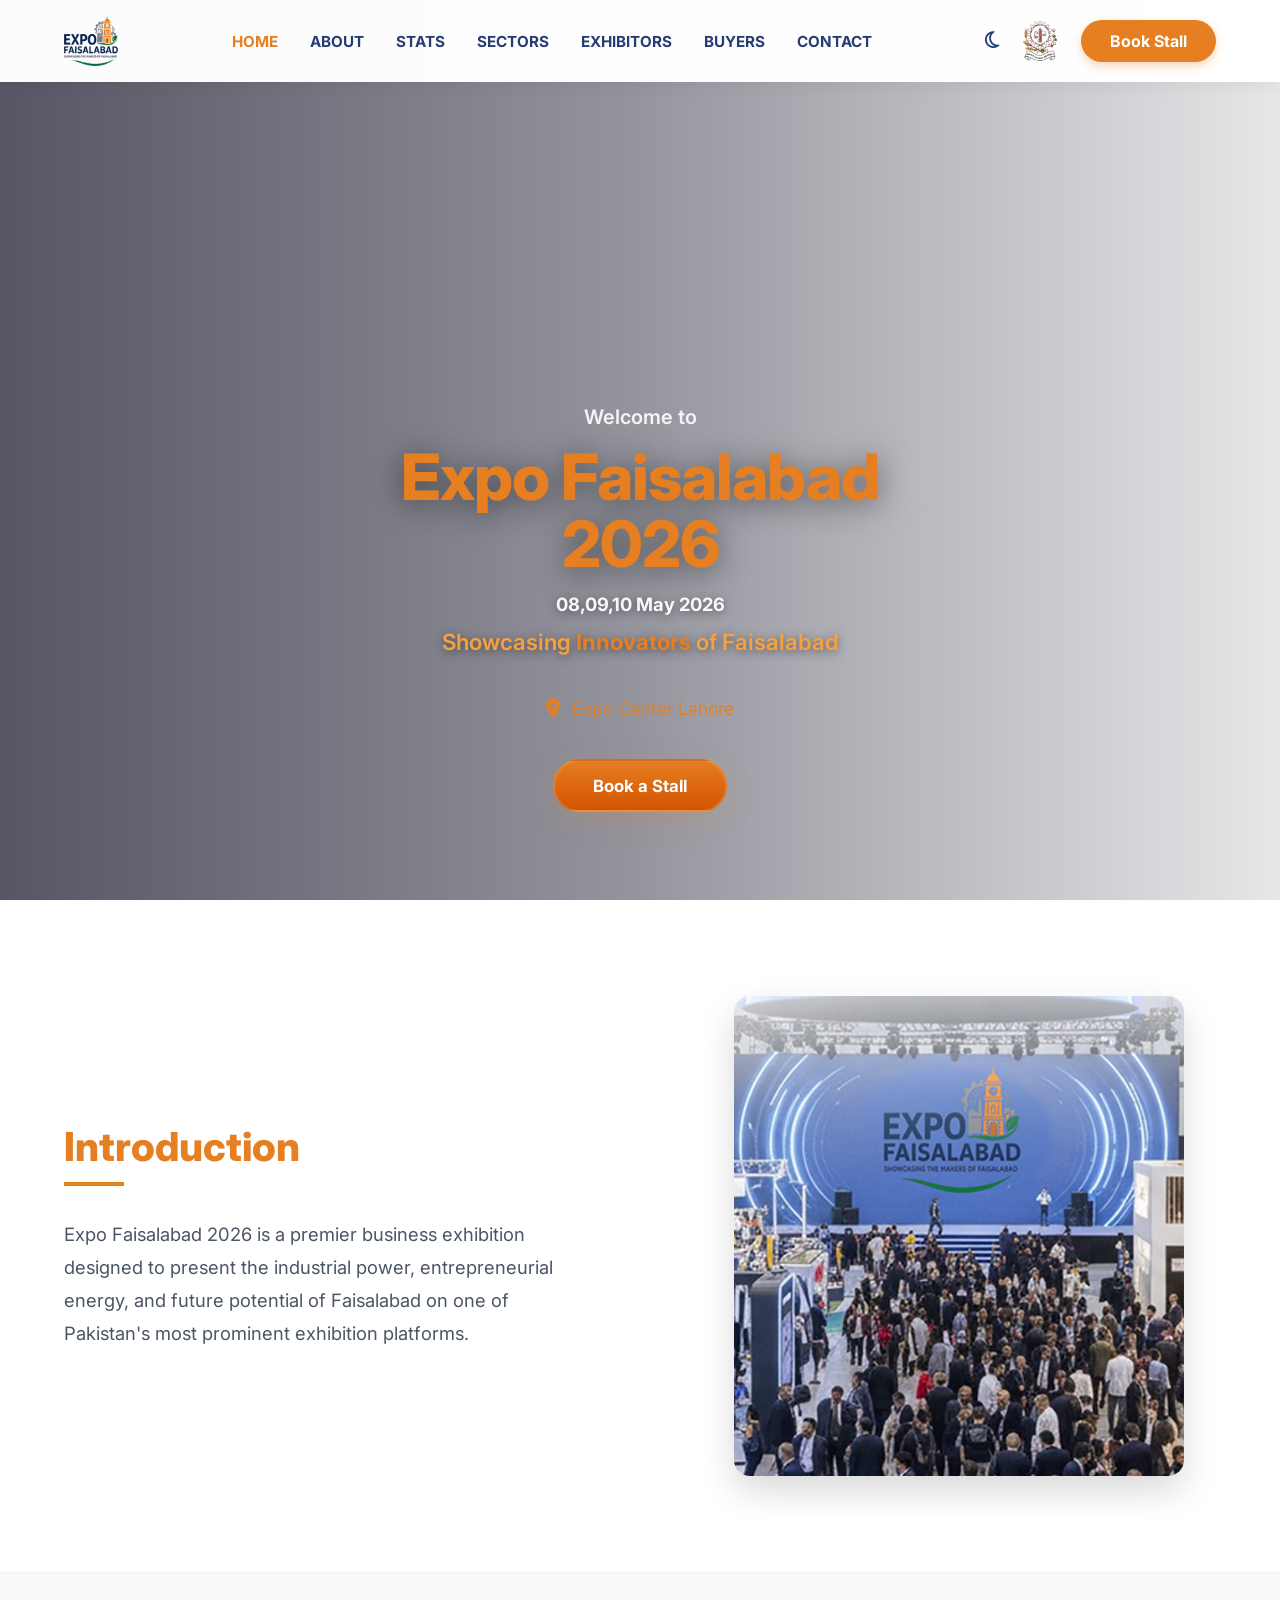
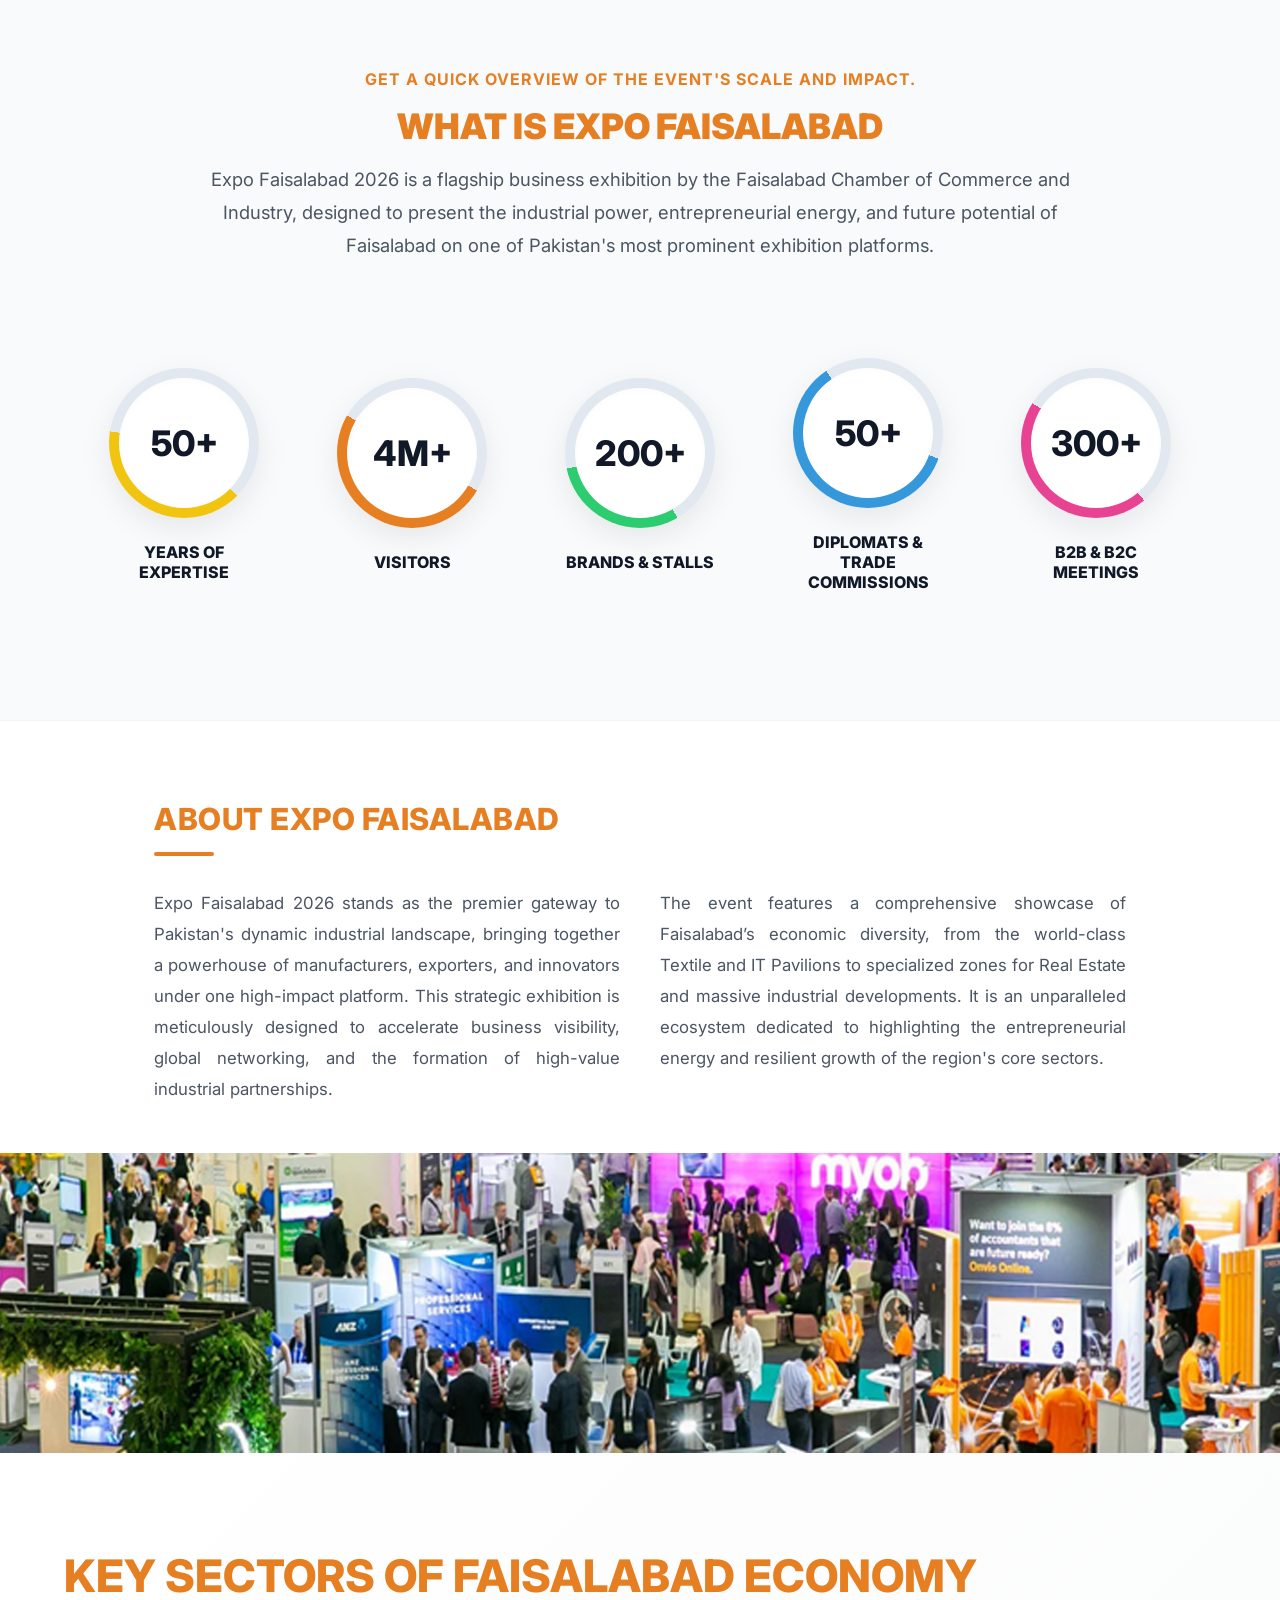
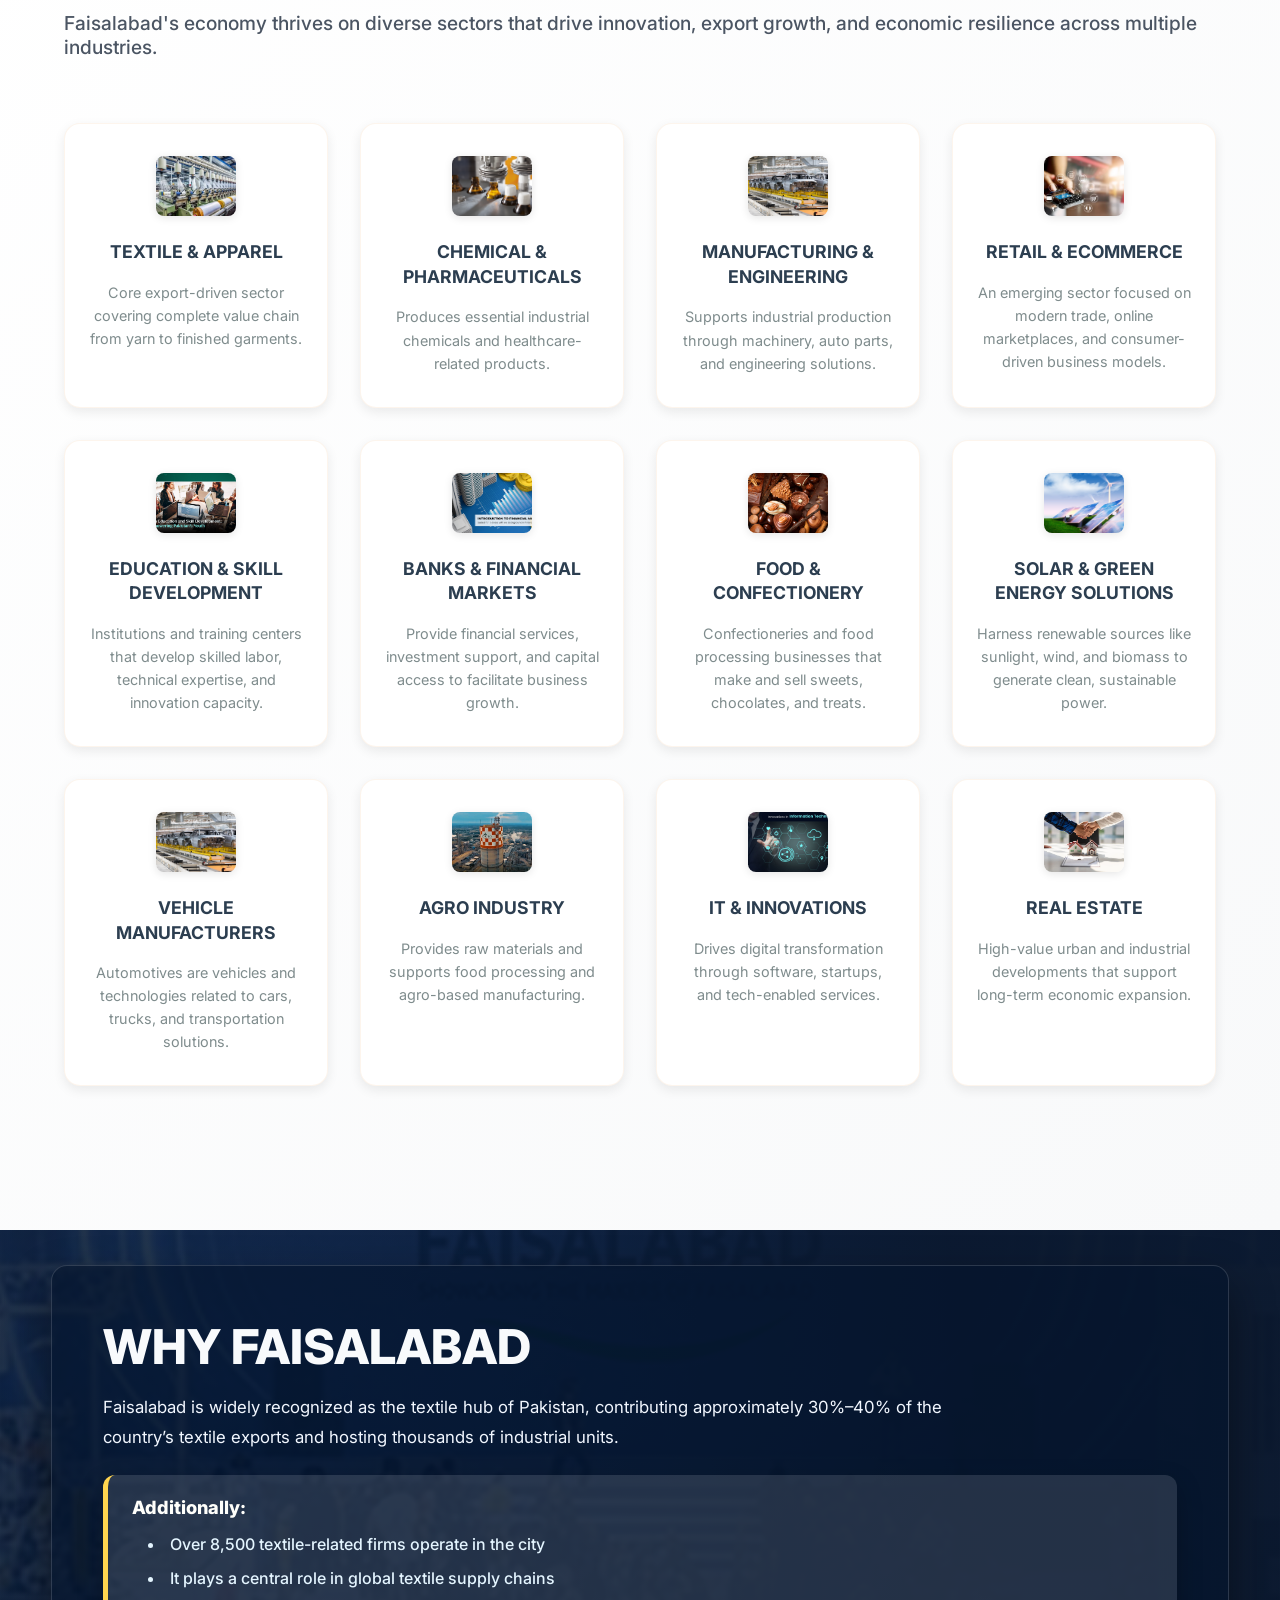
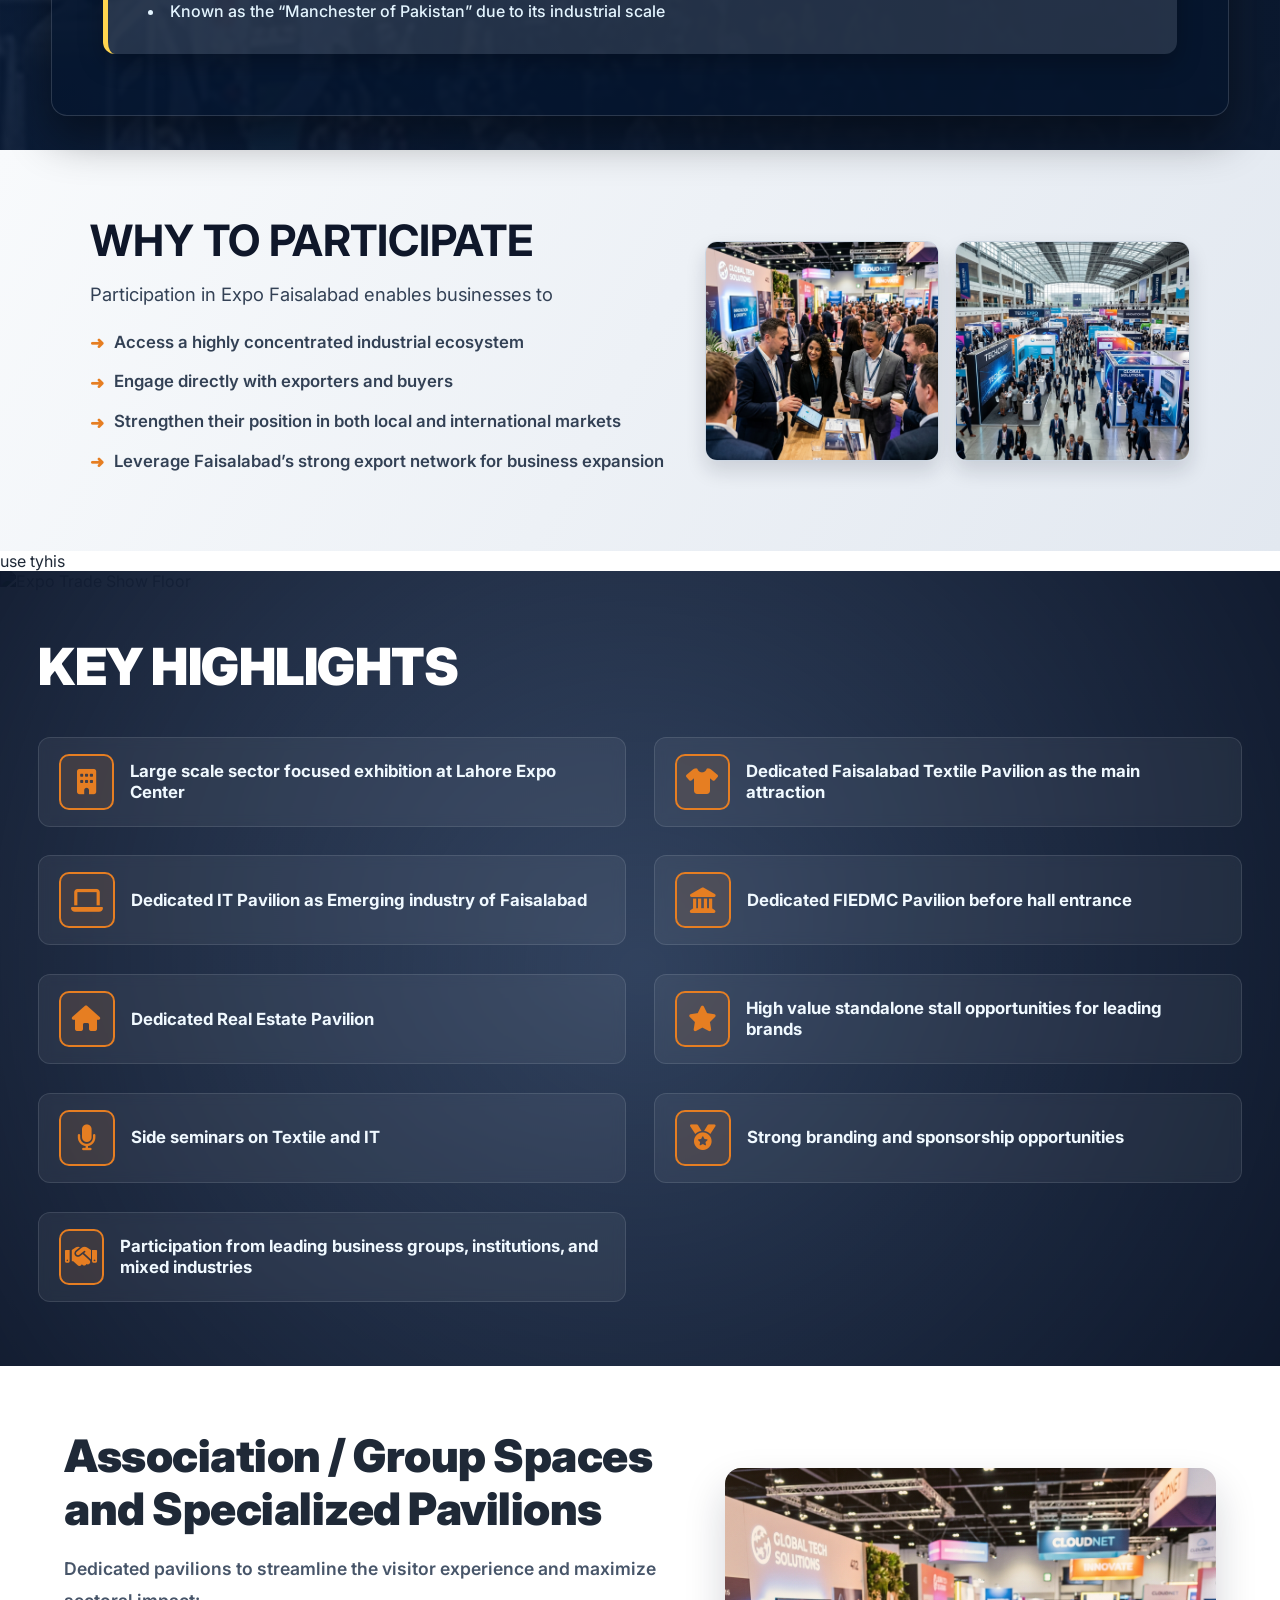
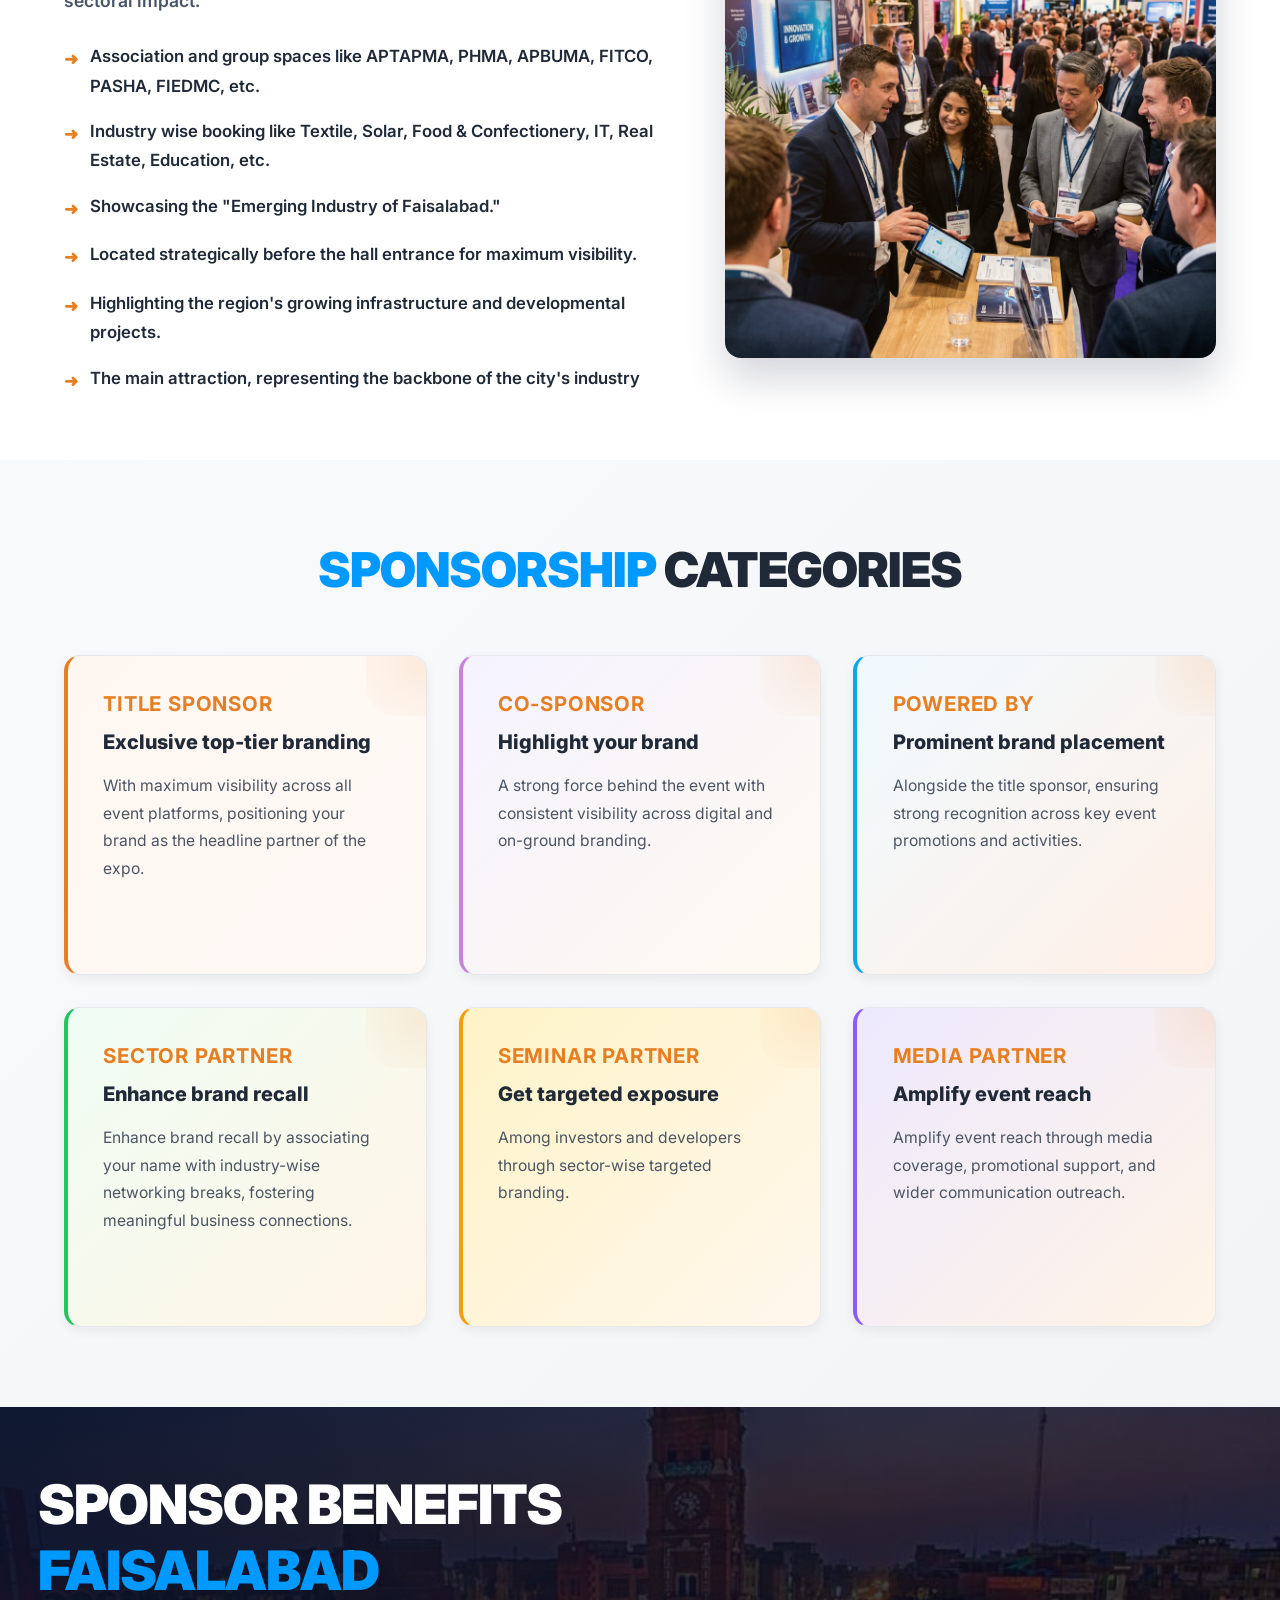
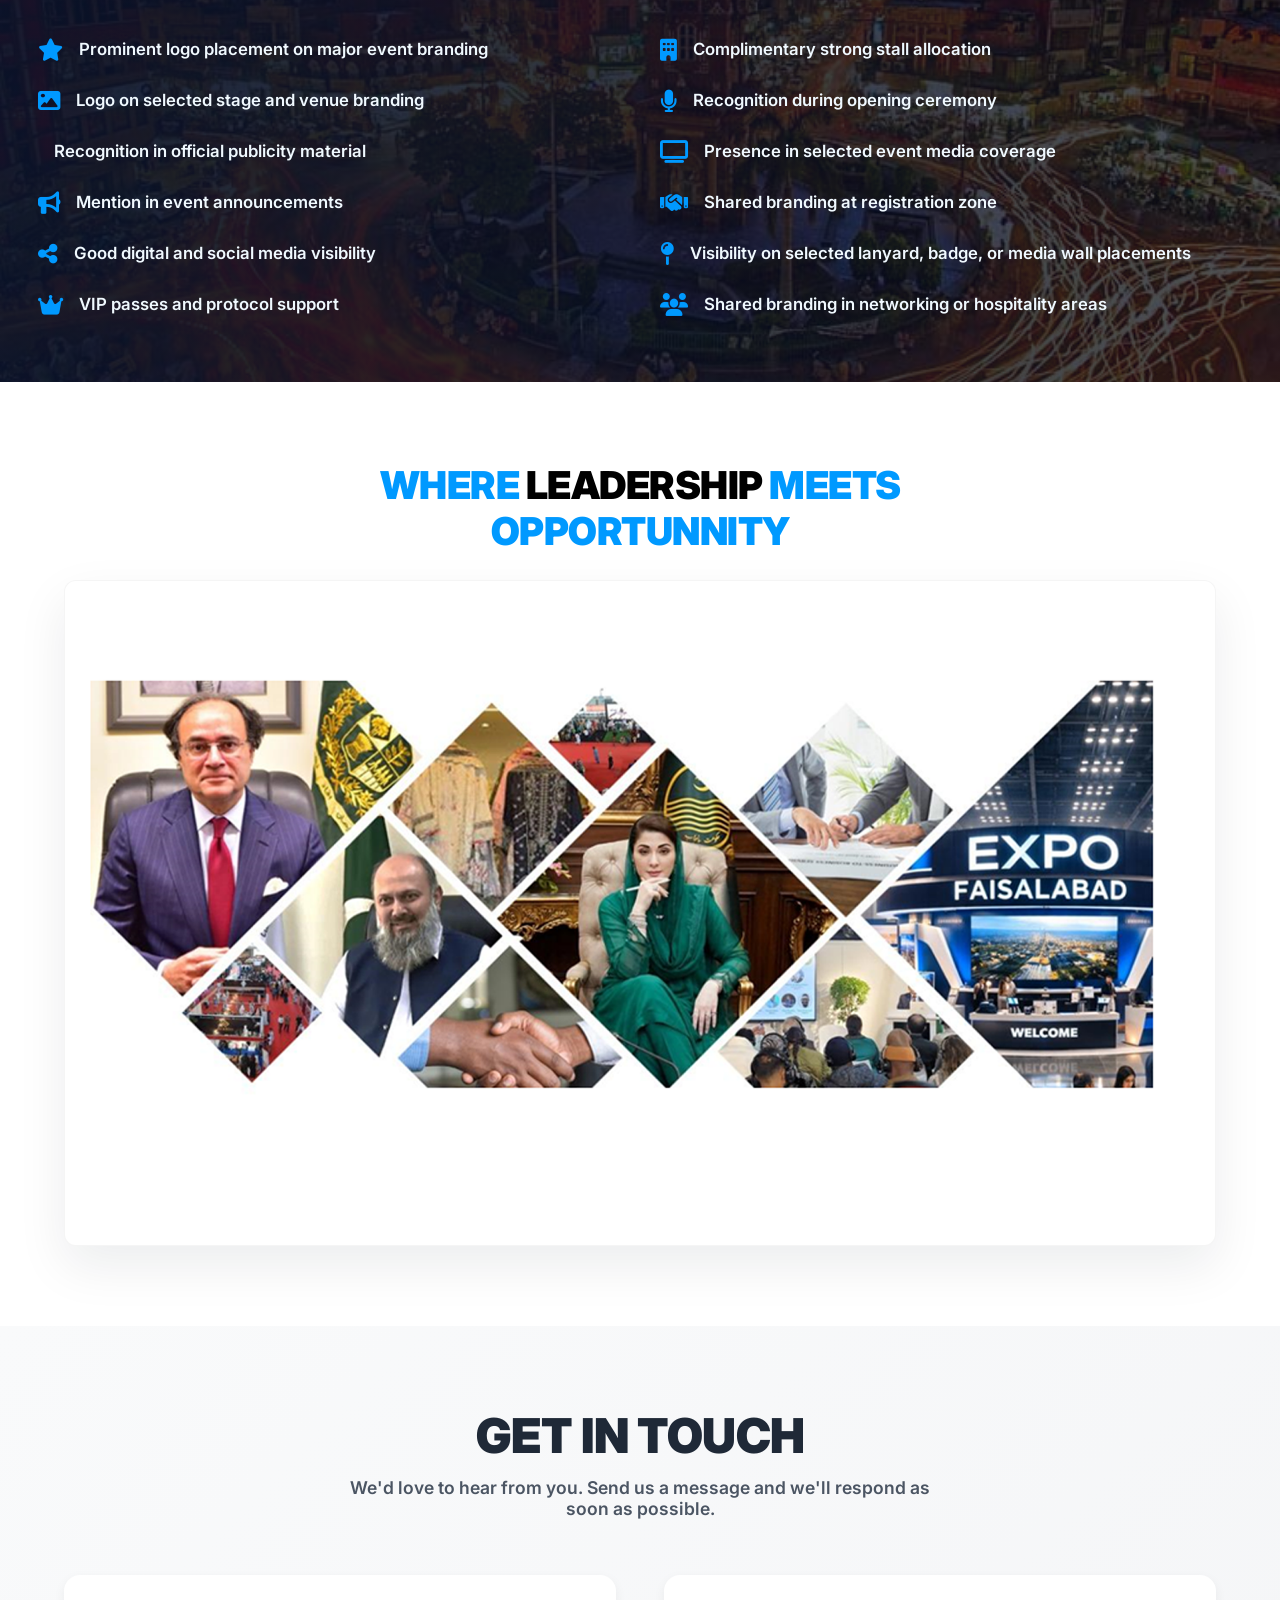
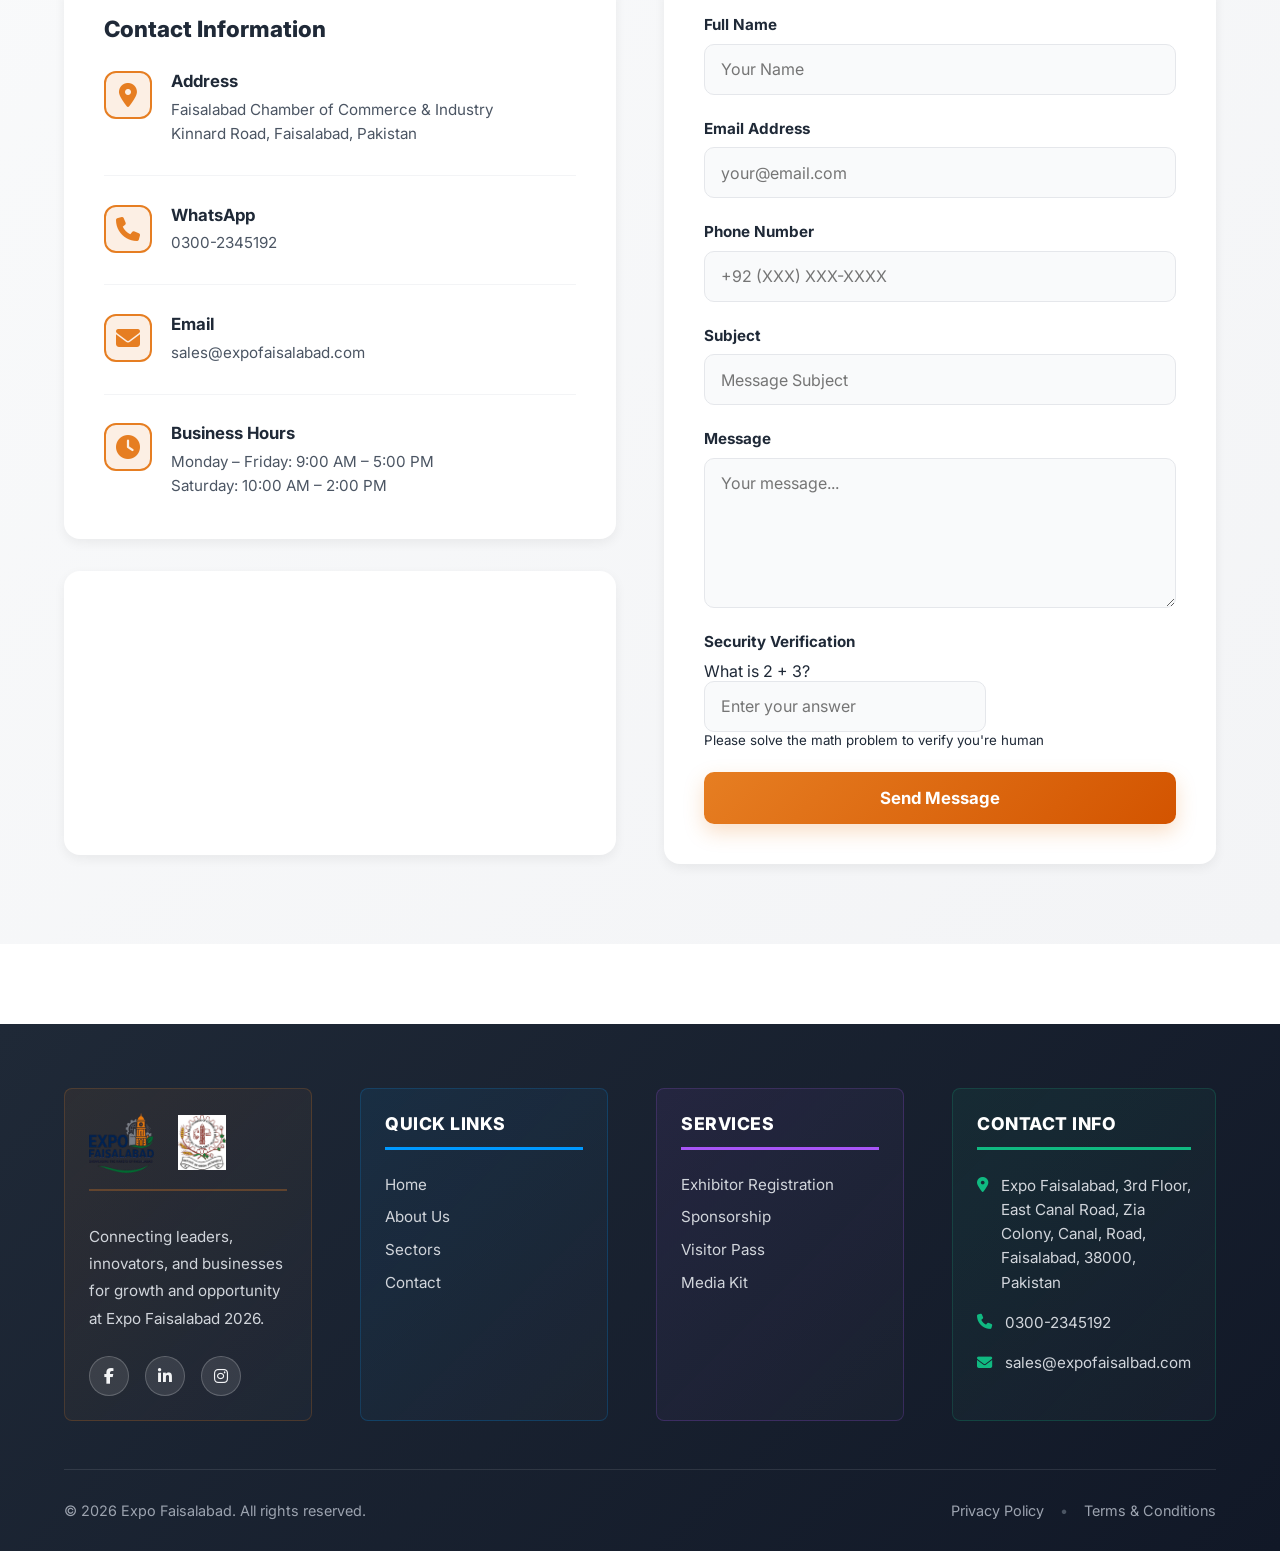
==== commit fa0759d1: "Add files via upload" ====
--- a/index.html
+++ b/index.html
@@ -1,696 +1,696 @@
-<!DOCTYPE html>
-<html lang="en">
-
-<head>
-    <meta charset="UTF-8">
-    <meta name="viewport" content="width=device-width, initial-scale=1.0">
-    <title>Expo Faisalabad 2026</title>
-    <link rel="stylesheet" href="style.css?v=9">
-    <link rel="preconnect" href="https://fonts.googleapis.com">
-    <link rel="preconnect" href="https://fonts.gstatic.com" crossorigin>
-    <link href="https://fonts.googleapis.com/css2?family=Inter:wght@400;600;800&display=swap" rel="stylesheet">
-    <link rel="stylesheet" href="https://cdnjs.cloudflare.com/ajax/libs/font-awesome/6.4.0/css/all.min.css">
-</head>
-
-<body>
-    <div class="video-bg">
-        <video autoplay muted loop playsinline>
-            <source src="InShot_20260328_223926854.mp4" type="video/mp4">
-        </video>
-        <div class="overlay"></div>
-    </div>
-
-    <nav class="navbar">
-        <a href="#" class="logo-link">
-            <img src="Expo Logo.png" alt="Expo Faisalabad Logo" class="logo-img">
-        </a>
-
-        <!-- Mobile Menu Toggle (Hamburger) -->
-        <div class="menu-toggle" id="mobile-menu">
-            <span class="bar"></span>
-            <span class="bar"></span>
-            <span class="bar"></span>
-        </div>
-
-        <ul class="nav-links">
-            <li><a href="#" class="active">HOME</a></li>
-            <li><a href="#about">ABOUT</a></li>
-            <li><a href="#stats">STATS</a></li>
-            <li><a href="#key-sectors">SECTORS</a></li>
-            <li><a href="#">EXHIBITORS</a></li>
-            <li><a href="#">BUYERS</a></li>
-            <li><a href="#">CONTACT</a></li>
-        </ul>
-
-        <div class="nav-actions">
-            <i class="fa-regular fa-moon dark-mode-toggle"></i>
-            <img src="FCCI Logo new.jpg.png" alt="FCCI Logo" class="fcci-logo">
-            <a href="" target="_blank" class="nav-register-btn">Book Stall</a>
-        </div>
-    </nav>
-
-    <header class="hero">
-        <div class="hero-content">
-            <h3 class="pre-title">Welcome to</h3>
-            <h1 class="main-title">Expo Faisalabad <br>2026</h1>
-            <div class="event-date">08,09,10 May 2026</div>
-            <p class="subtitle">Showcasing <span class="rotating"><span class="highlight">Creators</span></span> of Faisalabad</p>
-
-            <div class="location">
-                <i class="fa-solid fa-location-dot"></i> Expo Center Lahore
-            </div>
-
-            <a href="" target="_blank" class="register-btn">
-                Book a Stall
-            </a>
-        </div>
-    </header>
-
-    <section id="introduction" class="introduction-wrapper">
-        <div class="introduction">
-            <div class="intro-content">
-                <h2>Introduction</h2>
-                <p>Expo Faisalabad 2026 is a premier business exhibition designed to present the industrial power, entrepreneurial energy, and future potential of Faisalabad on one of Pakistan's most prominent exhibition platforms.</p>
-            </div>
-            <div class="intro-image">
-                <img src="assets/images/Layer 22.png" alt="Expo Faisalabad Introduction">
-            </div>
-        </div>
-    </section>
-
-    <section id="stats" class="stats-section">
-        <div class="stats-container">
-            <div class="stats-header">
-                <div class="stats-subtitle">Get a quick overview of the event's scale and impact.</div>
-                <h3>WHAT IS EXPO FAISALABAD</h3>
-                <p>Expo Faisalabad 2026 is a flagship business exhibition by the Faisalabad Chamber of Commerce and Industry, designed to present the industrial power, entrepreneurial energy, and future potential of Faisalabad on one of Pakistan's most prominent exhibition platforms.</p>
-            </div>
-            
-            <div class="stats-circles-container">
-                <div class="stat-item">
-                    <div class="stat-circle yellow">
-                        <span class="stat-val">50+</span>
-                    </div>
-                    <div class="stat-text">YEARS OF EXPERTISE</div>
-                </div>
-
-                <div class="stat-item">
-                    <div class="stat-circle orange">
-                        <span class="stat-val">4M+</span>
-                    </div>
-                    <div class="stat-text">VISITORS</div>
-                </div>
-
-                <div class="stat-item">
-                    <div class="stat-circle green">
-                        <span class="stat-val">200+</span>
-                    </div>
-                    <div class="stat-text">BRANDS & STALLS</div>
-                </div>
-
-                <div class="stat-item">
-                    <div class="stat-circle blue">
-                        <span class="stat-val">50+</span>
-                    </div>
-                    <div class="stat-text">DIPLOMATS & TRADE COMMISSIONS</div>
-                </div>
-
-                <div class="stat-item">
-                    <div class="stat-circle pink">
-                        <span class="stat-val">300+</span>
-                    </div>
-                    <div class="stat-text">B2B & B2C MEETINGS</div>
-                </div>
-            </div>
-        </div>
-    </section>
-
-    <!-- About Expo Faisalabad Section -->
-    <section id="about" class="about-section">
-        <div class="about-text-wrap">
-            <h2 class="about-heading">ABOUT EXPO FAISALABAD</h2>
-            <div class="about-divider"></div>
-            <div class="about-columns">
-                <p>Expo Faisalabad 2026 stands as the premier gateway to Pakistan's dynamic industrial landscape, bringing together a powerhouse of manufacturers, exporters, and innovators under one high-impact platform. This strategic exhibition is meticulously designed to accelerate business visibility, global networking, and the formation of high-value industrial partnerships.</p>
-                <p>The event features a comprehensive showcase of Faisalabad’s economic diversity, from the world-class Textile and IT Pavilions to specialized zones for Real Estate and massive industrial developments. It is an unparalleled ecosystem dedicated to highlighting the entrepreneurial energy and resilient growth of the region's core sectors.</p>
-            </div>
-        </div>
-        <div class="about-image-banner">
-            <img src="assets/images/Layer 1.png" alt="About Expo Faisalabad — Exhibition Hall">
-            <div class="about-img-overlay"></div>
-        </div>
-    </section>
-
-    <!-- Key Sectors Section -->
-    <section id="key-sectors" class="sectors-section">
-        <div class="sectors-container">
-            <div class="sectors-header">
-                <h2>KEY SECTORS OF FAISALABAD ECONOMY</h2>
-                <p>Faisalabad's economy thrives on diverse sectors that drive innovation, export growth, and economic resilience across multiple industries.</p>
-            </div>
-
-            <div class="sectors-grid-unified">
-                <!-- Sector 1: Textile & Apparel -->
-                <div class="sector-card-unified">
-                    <div class="card-image-unified">
-                        <img src="assets/txtl-small_Small.webp" alt="Textile & Apparel">
-                    </div>
-                    <h3>TEXTILE & APPAREL</h3>
-                    <p>Core export-driven sector covering complete value chain from yarn to finished garments.</p>
-                </div>
-
-                <!-- Sector 2: Chemical & Pharmaceuticals -->
-                <div class="sector-card-unified">
-                    <div class="card-image-unified">
-                        <img src="assets/Brown-medicine-bottles.webp" alt="Chemical & Pharmaceuticals">
-                    </div>
-                    <h3>CHEMICAL & PHARMACEUTICALS</h3>
-                    <p>Produces essential industrial chemicals and healthcare-related products.</p>
-                </div>
-
-                <!-- Sector 3: Manufacturing & Engineering -->
-                <div class="sector-card-unified">
-                    <div class="card-image-unified">
-                        <img src="assets/Vahicle n manufacturing.jpg" alt="Manufacturing & Engineering">
-                    </div>
-                    <h3>MANUFACTURING & ENGINEERING</h3>
-                    <p>Supports industrial production through machinery, auto parts, and engineering solutions.</p>
-                </div>
-
-                <!-- Sector 4: Retail & Ecommerce -->
-                <div class="sector-card-unified">
-                    <div class="card-image-unified">
-                        <img src="assets/b2b-ecommerce-retail-tactics.webp" alt="Retail & Ecommerce">
-                    </div>
-                    <h3>RETAIL & ECOMMERCE</h3>
-                    <p>An emerging sector focused on modern trade, online marketplaces, and consumer-driven business models.</p>
-                </div>
-
-                <!-- Sector 5: Education & Skill Development -->
-                <div class="sector-card-unified">
-                    <div class="card-image-unified">
-                        <img src="assets/Educational and Skill Development.png" alt="Education & Skill Development">
-                    </div>
-                    <h3>EDUCATION & SKILL DEVELOPMENT</h3>
-                    <p>Institutions and training centers that develop skilled labor, technical expertise, and innovation capacity.</p>
-                </div>
-
-                <!-- Sector 6: Banks & Financial Markets -->
-                <div class="sector-card-unified">
-                    <div class="card-image-unified">
-                        <img src="assets/Intro-to-Financial-Markets-OG.png" alt="Banks & Financial Markets">
-                    </div>
-                    <h3>BANKS & FINANCIAL MARKETS</h3>
-                    <p>Provide financial services, investment support, and capital access to facilitate business growth.</p>
-                </div>
-
-                <!-- Sector 7: Food & Confectionery -->
-                <div class="sector-card-unified">
-                    <div class="card-image-unified">
-                        <img src="assets/food.jpg" alt="Food & Confectionery">
-                    </div>
-                    <h3>FOOD & CONFECTIONERY</h3>
-                    <p>Confectioneries and food processing businesses that make and sell sweets, chocolates, and treats.</p>
-                </div>
-
-                <!-- Sector 8: Solar & Green Energy Solutions -->
-                <div class="sector-card-unified">
-                    <div class="card-image-unified">
-                        <img src="assets/wind-solar-renewable-solutions.jpg" alt="Solar & Green Energy Solutions">
-                    </div>
-                    <h3>SOLAR & GREEN ENERGY SOLUTIONS</h3>
-                    <p>Harness renewable sources like sunlight, wind, and biomass to generate clean, sustainable power.</p>
-                </div>
-
-                <!-- Sector 9: Vehicle Manufacturers -->
-                <div class="sector-card-unified">
-                    <div class="card-image-unified">
-                        <img src="assets/Vahicle n manufacturing.jpg" alt="Vehicle Manufacturers">
-                    </div>
-                    <h3>VEHICLE MANUFACTURERS</h3>
-                    <p>Automotives are vehicles and technologies related to cars, trucks, and transportation solutions.</p>
-                </div>
-
-                <!-- Sector 10: Agro Industry -->
-                <div class="sector-card-unified">
-                    <div class="card-image-unified">
-                        <img src="assets/engro industry.jpg" alt="Agro Industry">
-                    </div>
-                    <h3>AGRO INDUSTRY</h3>
-                    <p>Provides raw materials and supports food processing and agro-based manufacturing.</p>
-                </div>
-
-                <!-- Sector 11: IT & Innovations -->
-                <div class="sector-card-unified">
-                    <div class="card-image-unified">
-                        <img src="assets/it.jpg" alt="IT & Innovations">
-                    </div>
-                    <h3>IT & INNOVATIONS</h3>
-                    <p>Drives digital transformation through software, startups, and tech-enabled services.</p>
-                </div>
-
-                <!-- Sector 12: Real Estate -->
-                <div class="sector-card-unified">
-                    <div class="card-image-unified">
-                        <img src="assets/real estate.webp" alt="Real Estate">
-                    </div>
-                    <h3>REAL ESTATE</h3>
-                    <p>High-value urban and industrial developments that support long-term economic expansion.</p>
-                </div>
-            </div>
-        </div>
-    </section>
-    <!-- Why Faisalabad Section -->
-    <section id="why-faisalabad" class="why-section">
-        <div class="why-background">
-            <img src="assets/images/Layer 22.png" alt="Faisalabad Industrial Background">
-            <div class="why-overlay"></div>
-        </div>
-        <div class="why-content">
-            <h2>WHY FAISALABAD</h2>
-            <p>
-                Faisalabad is widely recognized as the textile hub of Pakistan, contributing approximately 30%–40% of the country’s textile exports and hosting thousands of industrial units.
-            </p>
-            <div class="why-card">
-                <h3>Additionally:</h3>
-                <ul>
-                    <li>Over 8,500 textile-related firms operate in the city</li>
-                    <li>It plays a central role in global textile supply chains</li>
-                    <li>Known as the “Manchester of Pakistan” due to its industrial scale</li>
-                </ul>
-            </div>
-        </div>
-    </section>
-    <!-- Why to Participate Section -->
-    <section id="why-participate" class="why-participate-section">
-        <div class="why-participate-container">
-            <div class="why-participate-text">
-                <h2>WHY TO PARTICIPATE</h2>
-                <p>Participation in Expo Faisalabad enables businesses to</p>
-                <ul>
-                    <li><span>➜</span> Access a highly concentrated industrial ecosystem</li>
-                    <li><span>➜</span> Engage directly with exporters and buyers</li>
-                    <li><span>➜</span> Strengthen their position in both local and international markets</li>
-                    <li><span>➜</span> Leverage Faisalabad’s strong export network for business expansion</li>
-                </ul>
-            </div>
-            <div class="why-participate-images">
-                <img src="assets/images/expo_booth.png" alt="Expo Business Networking">
-                <img src="assets/images/expo_hall.png" alt="Expo Exhibition Space">
-            </div>
-        </div>
-    </section>use tyhis 
-
-    <!-- Key Highlights Section -->
-    <section id="key-highlights" class="highlights-section">
-        <div class="highlights-background">
-            <img src="assets/images/expo_keynote_presentation.png" alt="Expo Trade Show Floor">
-            <div class="highlights-overlay"></div>
-        </div>
-        <div class="highlights-container">
-            <div class="highlights-header">
-                <h2>KEY HIGHLIGHTS</h2>
-            </div>
-            <div class="highlights-grid">
-                <div class="highlight-card">
-                    <div class="highlight-icon">
-                        <i class="fas fa-building"></i>
-                    </div>
-                    <p>Large scale sector focused exhibition at Lahore Expo Center</p>
-                </div>
-                <div class="highlight-card">
-                    <div class="highlight-icon">
-                        <i class="fas fa-shirt"></i>
-                    </div>
-                    <p>Dedicated Faisalabad Textile Pavilion as the main attraction</p>
-                </div>
-                <div class="highlight-card">
-                    <div class="highlight-icon">
-                        <i class="fas fa-laptop"></i>
-                    </div>
-                    <p>Dedicated IT Pavilion as Emerging industry of Faisalabad</p>
-                </div>
-                <div class="highlight-card">
-                    <div class="highlight-icon">
-                        <i class="fas fa-landmark"></i>
-                    </div>
-                    <p>Dedicated FIEDMC Pavilion before hall entrance</p>
-                </div>
-                <div class="highlight-card">
-                    <div class="highlight-icon">
-                        <i class="fas fa-home"></i>
-                    </div>
-                    <p>Dedicated Real Estate Pavilion</p>
-                </div>
-                <div class="highlight-card">
-                    <div class="highlight-icon">
-                        <i class="fas fa-star"></i>
-                    </div>
-                    <p>High value standalone stall opportunities for leading brands</p>
-                </div>
-                <div class="highlight-card">
-                    <div class="highlight-icon">
-                        <i class="fas fa-microphone"></i>
-                    </div>
-                    <p>Side seminars on Textile and IT</p>
-                </div>
-                <div class="highlight-card">
-                    <div class="highlight-icon">
-                        <i class="fas fa-medal"></i>
-                    </div>
-                    <p>Strong branding and sponsorship opportunities</p>
-                </div>
-                <div class="highlight-card">
-                    <div class="highlight-icon">
-                        <i class="fas fa-handshake"></i>
-                    </div>
-                    <p>Participation from leading business groups, institutions, and mixed industries</p>
-                </div>
-            </div>
-        </div>
-    </section>
-
-    <!-- Association / Group Spaces and Specialized Pavilions Section -->
-    <section id="association-pavilions" class="pavilions-section">
-        <div class="pavilions-container">
-            <div class="pavilions-content">
-                <h2>Association / Group Spaces and Specialized Pavilions</h2>
-                <p class="pavilions-intro">Dedicated pavilions to streamline the visitor experience and maximize sectoral impact:</p>
-                <ul class="pavilions-list">
-                    <li><span>➜</span> Association and group spaces like APTAPMA, PHMA, APBUMA, FITCO, PASHA, FIEDMC, etc.</li>
-                    <li><span>➜</span> Industry wise booking like Textile, Solar, Food & Confectionery, IT, Real Estate, Education, etc.</li>
-                    <li><span>➜</span> Showcasing the "Emerging Industry of Faisalabad."</li>
-                    <li><span>➜</span> Located strategically before the hall entrance for maximum visibility.</li>
-                    <li><span>➜</span> Highlighting the region's growing infrastructure and developmental projects.</li>
-                    <li><span>➜</span> The main attraction, representing the backbone of the city's industry</li>
-                </ul>
-            </div>
-            <div class="pavilions-image">
-                <img src="assets/images/expo_booth.png" alt="Professional Pavilion Exhibition">
-                <div class="pavilions-image-overlay"></div>
-            </div>
-        </div>
-    </section>
-
-    <!-- Sponsorship Categories Section -->
-    <section id="sponsorship-categories" class="sponsorship-section">
-        <div class="sponsorship-container">
-            <div class="sponsorship-header">
-                <h2><span class="sponsor-blue">SPONSORSHIP</span> <span class="sponsor-dark">CATEGORIES</span></h2>
-            </div>
-            <div class="sponsorship-timeline">
-                <div class="sponsor-card sponsor-card-1">
-                    <div class="sponsor-tier"><h1>Title Sponsor</h1></div>
-                    <div class="sponsor-title">Exclusive top-tier branding</div>
-                    <p>With maximum visibility across all event platforms, positioning your brand as the headline partner of the expo.</p>
-                    <div class="sponsor-dot"></div>
-                </div>
-                <div class="sponsor-card sponsor-card-2">
-                    <div class="sponsor-tier"><h1>Co-Sponsor</h1></div>
-                    <div class="sponsor-title">Highlight your brand</div>
-                    <p>A strong force behind the event with consistent visibility across digital and on-ground branding.</p>
-                    <div class="sponsor-dot"></div>
-                </div>
-                <div class="sponsor-card sponsor-card-3">
-                    <div class="sponsor-tier"><h1>Powered By</h1></div>
-                    <div class="sponsor-title">Prominent brand placement</div>
-                    <p>Alongside the title sponsor, ensuring strong recognition across key event promotions and activities.</p>
-                    <div class="sponsor-dot"></div>
-                </div>
-                <div class="sponsor-card sponsor-card-4">
-                    <div class="sponsor-tier"><h1>Sector Partner</h1></div>
-                    <div class="sponsor-title">Enhance brand recall</div>
-                    <p>Enhance brand recall by associating your name with industry-wise networking breaks, fostering meaningful business connections.</p>
-                    <div class="sponsor-dot"></div>
-                </div>
-                <div class="sponsor-card sponsor-card-5">
-                    <div class="sponsor-tier"><h1>Seminar Partner</h1></div>
-                    <div class="sponsor-title">Get targeted exposure</div>
-                    <p>Among investors and developers through sector-wise targeted branding.</p>
-                    <div class="sponsor-dot"></div>
-                </div>
-                <div class="sponsor-card sponsor-card-6">
-                    <div class="sponsor-tier"><h1>Media Partner</h1></div>
-                    <div class="sponsor-title">Amplify event reach</div>
-                    <p>Amplify event reach through media coverage, promotional support, and wider communication outreach.</p>
-                    <div class="sponsor-dot"></div>
-                </div>
-            </div>
-            <div class="sponsorship-timeline-line"></div>
-        </div>
-    </section>
-
-    <!-- Sponsor Benefits Faisalabad Section -->
-    <section id="sponsor-benefits" class="benefits-section">
-        <div class="benefits-background">
-            <img src="assets/638075_32861860.jpg" alt="Faisalabad Landmark">
-            <div class="benefits-overlay"></div>
-        </div>
-        <div class="benefits-container">
-            <h2>SPONSOR BENEFITS<br><span class="benefits-highlight">FAISALABAD</span></h2>
-            <div class="benefits-content">
-                <div class="benefits-list">
-                    <div class="benefit-item">
-                        <i class="fas fa-star"></i>
-                        <p>Prominent logo placement on major event branding</p>
-                    </div>
-                    <div class="benefit-item">
-                        <i class="fas fa-image"></i>
-                        <p>Logo on selected stage and venue branding</p>
-                    </div>
-                    <div class="benefit-item">
-                        <i class="fas fa-news"></i>
-                        <p>Recognition in official publicity material</p>
-                    </div>
-                    <div class="benefit-item">
-                        <i class="fas fa-bullhorn"></i>
-                        <p>Mention in event announcements</p>
-                    </div>
-                    <div class="benefit-item">
-                        <i class="fas fa-share-alt"></i>
-                        <p>Good digital and social media visibility</p>
-                    </div>
-                    <div class="benefit-item">
-                        <i class="fas fa-crown"></i>
-                        <p>VIP passes and protocol support</p>
-                    </div>
-                </div>
-                <div class="benefits-list">
-                    <div class="benefit-item">
-                        <i class="fas fa-building"></i>
-                        <p>Complimentary strong stall allocation</p>
-                    </div>
-                    <div class="benefit-item">
-                        <i class="fas fa-microphone"></i>
-                        <p>Recognition during opening ceremony</p>
-                    </div>
-                    <div class="benefit-item">
-                        <i class="fas fa-tv"></i>
-                        <p>Presence in selected event media coverage</p>
-                    </div>
-                    <div class="benefit-item">
-                        <i class="fas fa-handshake"></i>
-                        <p>Shared branding at registration zone</p>
-                    </div>
-                    <div class="benefit-item">
-                        <i class="fas fa-map-pin"></i>
-                        <p>Visibility on selected lanyard, badge, or media wall placements</p>
-                    </div>
-                    <div class="benefit-item">
-                        <i class="fas fa-users"></i>
-                        <p>Shared branding in networking or hospitality areas</p>
-                    </div>
-                </div>
-            </div>
-        </div>
-    </section>
-
-    <!-- Leadership / Opportunity Section -->
-    <section id="leadership" class="leadership-section">
-        <div class="leadership-inner">
-            <h2 class="leadership-blue" style="color: #0099FF;">WHERE <span class="leadership-highlight" style="color: black;">LEADERSHIP</span> MEETS <br>OPPORTUNNITY</h2>
-
-            <div class="leadership-card">
-                <img src="assets/images/Layer 1345.png" alt="Leadership Collage">
-            </div>
-        </div>
-    </section>
-
-    <!-- Contact Us Section -->
-    <section id="contact-us" class="contact-section">
-        <div class="contact-container">
-            <div class="contact-header">
-                <h2>GET IN TOUCH</h2>
-                <p>We'd love to hear from you. Send us a message and we'll respond as soon as possible.</p>
-            </div>
-
-            <div class="contact-wrapper">
-                <div class="contact-form-wrapper">
-                    <form class="contact-form" id="contactForm">
-                        <div class="form-group">
-                            <label for="name">Full Name</label>
-                            <input type="text" id="name" name="name" required placeholder="Your Name">
-                        </div>
-                        <div class="form-group">
-                            <label for="email">Email Address</label>
-                            <input type="email" id="email" name="email" required placeholder="your@email.com">
-                        </div>
-                        <div class="form-group">
-                            <label for="phone">Phone Number</label>
-                            <input type="tel" id="phone" name="phone" placeholder="+92 (XXX) XXX-XXXX">
-                        </div>
-                        <div class="form-group">
-                            <label for="subject">Subject</label>
-                            <input type="text" id="subject" name="subject" required placeholder="Message Subject">
-                        </div>
-                        <div class="form-group full-width">
-                            <label for="message">Message</label>
-                            <textarea id="message" name="message" rows="6" required placeholder="Your message..."></textarea>
-                        </div>
-
-                        <!-- CAPTCHA Section -->
-                        <div class="form-group full-width captcha-group">
-                            <label for="captcha">Security Verification</label>
-                            <div class="captcha-container">
-                                <div class="captcha-question">
-                                    <span id="captcha-text">What is 2 + 3?</span>
-                                </div>
-                                <input type="text" id="captcha" name="captcha" required placeholder="Enter your answer" class="captcha-input">
-                            </div>
-                            <small class="captcha-help">Please solve the math problem to verify you're human</small>
-                        </div>
-
-                        <button type="submit" class="submit-btn">Send Message</button>
-                    </form>
-                </div>
-
-                <div class="contact-details-wrapper">
-                    <div class="contact-info-box">
-                        <h3>Contact Information</h3>
-                        
-                        <div class="contact-detail">
-                            <div class="contact-icon">
-                                <i class="fas fa-map-marker-alt"></i>
-                            </div>
-                            <div class="contact-text">
-                                <h4>Address</h4>
-                                <p>Faisalabad Chamber of Commerce & Industry<br>Kinnard Road, Faisalabad, Pakistan</p>
-                            </div>
-                        </div>
-
-                        <div class="contact-detail">
-                            <div class="contact-icon">
-                                <i class="fas fa-phone"></i>
-                            </div>
-                            <div class="contact-text">
-                                <h4>WhatsApp</h4>
-                                <p>0300-2345192</p>
-                            </div>
-                        </div>
-
-                        <div class="contact-detail">
-                            <div class="contact-icon">
-                                <i class="fas fa-envelope"></i>
-                            </div>
-                            <div class="contact-text">
-                                <h4>Email</h4>
-                                <p>sales@expofaisalabad.com</p>
-                            </div>
-                        </div>
-
-                        <div class="contact-detail">
-                            <div class="contact-icon">
-                                <i class="fas fa-clock"></i>
-                            </div>
-                            <div class="contact-text">
-                                <h4>Business Hours</h4>
-                                <p>Monday – Friday: 9:00 AM – 5:00 PM<br>Saturday: 10:00 AM – 2:00 PM</p>
-                            </div>
-                        </div>
-                    </div>
-                    <div class="contact-map">
-                        <iframe src="https://www.google.com/maps/embed?pb=!1m18!1m12!1m3!1d3416.5987896088147!2d72.34615!3d31.41864!2m3!1f0!2f0!3f0!3m2!1i1024!2i768!4f13.1!3m3!1m2!1s0x391926b8d0cfffff%3A0x3d5e5d8f5e5e5e5e!2sFaisalabad%2C%20Punjab%2C%20Pakistan!5e0!3m2!1sen!2s!4v1234567890" width="100%" height="280" style="border:0;" allowfullscreen="" loading="lazy" referrerpolicy="no-referrer-when-downgrade"></iframe>
-                    </div>
-                </div>
-            </div>
-        </div>
-    </section>
-
-    <!-- Footer -->
-    <footer class="footer">
-        <div class="footer-container">
-            <div class="footer-top">
-                <div class="footer-section footer-branding">
-                    <div class="footer-logos">
-                        <img src="Expo Logo.png" alt="Expo Faisalabad Logo" class="footer-logo">
-                        <img src="FCCI Logo new.jpg.png" alt="FFCI Logo" class="footer-logo ffci-logo">
-                    </div>
-                    <p>Connecting leaders, innovators, and businesses for growth and opportunity at Expo Faisalabad 2026.</p>
-                    <div class="social-links">
-                        <a href="https://facebook.com" target="_blank" title="Facebook" class="social-icon">
-                            <i class="fab fa-facebook-f"></i>
-                        </a>
-                        <a href="https://linkedin.com" target="_blank" title="LinkedIn" class="social-icon">
-                            <i class="fab fa-linkedin-in"></i>
-                        </a>
-                        <a href="https://instagram.com" target="_blank" title="Instagram" class="social-icon">
-                            <i class="fab fa-instagram"></i>
-                        </a>
-                        <!-- WhatsApp link removed as requested -->
-                    </div>
-                </div>
-
-                <div class="footer-section">
-                    <h4>Quick Links</h4>
-                    <ul class="footer-links">
-                        <li><a href="#home">Home</a></li>
-                        <li><a href="#about">About Us</a></li>
-                        <li><a href="#key-sectors">Sectors</a></li>
-                        <li><a href="#contact-us">Contact</a></li>
-                    </ul>
-                </div>
-
-                <div class="footer-section">
-                    <h4>Services</h4>
-                    <ul class="footer-links">
-                        <li><a href="#">Exhibitor Registration</a></li>
-                        <li><a href="#">Sponsorship</a></li>
-                        <li><a href="#">Visitor Pass</a></li>
-                        <li><a href="#">Media Kit</a></li>
-                    </ul>
-                </div>
-
-                <div class="footer-section footer-contact">
-                    <h4>Contact Info</h4>
-                    <div class="footer-contact-item">
-                        <i class="fas fa-map-marker-alt"></i>
-                        <p>Expo Faisalabad, 3rd Floor, East Canal Road, Zia Colony, Canal, Road, Faisalabad, 38000, Pakistan</p>
-                    </div>
-                    <div class="footer-contact-item">
-                        <i class="fas fa-phone"></i>
-                        <p>0300-2345192</p>
-                    </div>
-                    <div class="footer-contact-item">
-                        <i class="fas fa-envelope"></i>
-                        <p>sales@expofaisalbad.com</p>
-                    </div>
-                </div>
-            </div>
-
-            <div class="footer-bottom">
-                <div class="footer-copyright">
-                    <p>&copy; 2026 Expo Faisalabad. All rights reserved.</p>
-                </div>
-                <div class="footer-links-bottom">
-                    <a href="#">Privacy Policy</a>
-                    <span class="divider">•</span>
-                    <a href="#">Terms & Conditions</a>
-                </div>
-            </div>
-        </div>
-    </footer>
-
-    <script src="script.js"></script>
-</body>
-
-</html>
+<!DOCTYPE html>
+<html lang="en">
+
+<head>
+    <meta charset="UTF-8">
+    <meta name="viewport" content="width=device-width, initial-scale=1.0">
+    <title>Expo Faisalabad 2026</title>
+    <link rel="stylesheet" href="style.css?v=9">
+    <link rel="preconnect" href="https://fonts.googleapis.com">
+    <link rel="preconnect" href="https://fonts.gstatic.com" crossorigin>
+    <link href="https://fonts.googleapis.com/css2?family=Inter:wght@400;600;800&display=swap" rel="stylesheet">
+    <link rel="stylesheet" href="https://cdnjs.cloudflare.com/ajax/libs/font-awesome/6.4.0/css/all.min.css">
+</head>
+
+<body>
+    <div class="video-bg">
+        <video autoplay muted loop playsinline>
+            <source src="InShot_20260328_223926854.mp4" type="video/mp4">
+        </video>
+        <div class="overlay"></div>
+    </div>
+
+    <nav class="navbar">
+        <a href="#" class="logo-link">
+            <img src="Expo Logo.png" alt="Expo Faisalabad Logo" class="logo-img">
+        </a>
+
+        <!-- Mobile Menu Toggle (Hamburger) -->
+        <div class="menu-toggle" id="mobile-menu">
+            <span class="bar"></span>
+            <span class="bar"></span>
+            <span class="bar"></span>
+        </div>
+
+        <ul class="nav-links">
+            <li><a href="#" class="active">HOME</a></li>
+            <li><a href="#about">ABOUT</a></li>
+            <li><a href="#stats">STATS</a></li>
+            <li><a href="#key-sectors">SECTORS</a></li>
+            <li><a href="#">EXHIBITORS</a></li>
+            <li><a href="#">BUYERS</a></li>
+            <li><a href="#">CONTACT</a></li>
+        </ul>
+
+        <div class="nav-actions">
+            <i class="fa-regular fa-moon dark-mode-toggle"></i>
+            <img src="FCCI Logo new.jpg.png" alt="FCCI Logo" class="fcci-logo">
+            <a href="" target="_blank" class="nav-register-btn">Book Stall</a>
+        </div>
+    </nav>
+
+    <header class="hero">
+        <div class="hero-content">
+            <h3 class="pre-title">Welcome to</h3>
+            <h1 class="main-title">Expo Faisalabad <br>2026</h1>
+            <div class="event-date">08,09,10 May 2026</div>
+            <p class="subtitle">Showcasing <span class="rotating"><span class="highlight">Creators</span></span> of Faisalabad</p>
+
+            <div class="location">
+                <i class="fa-solid fa-location-dot"></i> Expo Center Lahore
+            </div>
+
+            <a href="" target="_blank" class="register-btn">
+                Book a Stall
+            </a>
+        </div>
+    </header>
+
+    <section id="introduction" class="introduction-wrapper">
+        <div class="introduction">
+            <div class="intro-content">
+                <h2>Introduction</h2>
+                <p>Expo Faisalabad 2026 is a premier business exhibition designed to present the industrial power, entrepreneurial energy, and future potential of Faisalabad on one of Pakistan's most prominent exhibition platforms.</p>
+            </div>
+            <div class="intro-image">
+                <img src="assets/images/Layer 22.png" alt="Expo Faisalabad Introduction">
+            </div>
+        </div>
+    </section>
+
+    <section id="stats" class="stats-section">
+        <div class="stats-container">
+            <div class="stats-header">
+                <div class="stats-subtitle">Get a quick overview of the event's scale and impact.</div>
+                <h3>WHAT IS EXPO FAISALABAD</h3>
+                <p>Expo Faisalabad 2026 is a flagship business exhibition by the Faisalabad Chamber of Commerce and Industry, designed to present the industrial power, entrepreneurial energy, and future potential of Faisalabad on one of Pakistan's most prominent exhibition platforms.</p>
+            </div>
+            
+            <div class="stats-circles-container">
+                <div class="stat-item">
+                    <div class="stat-circle yellow">
+                        <span class="stat-val">50+</span>
+                    </div>
+                    <div class="stat-text">YEARS OF EXPERTISE</div>
+                </div>
+
+                <div class="stat-item">
+                    <div class="stat-circle orange">
+                        <span class="stat-val">4M+</span>
+                    </div>
+                    <div class="stat-text">VISITORS</div>
+                </div>
+
+                <div class="stat-item">
+                    <div class="stat-circle green">
+                        <span class="stat-val">200+</span>
+                    </div>
+                    <div class="stat-text">BRANDS & STALLS</div>
+                </div>
+
+                <div class="stat-item">
+                    <div class="stat-circle blue">
+                        <span class="stat-val">50+</span>
+                    </div>
+                    <div class="stat-text">DIPLOMATS & TRADE COMMISSIONS</div>
+                </div>
+
+                <div class="stat-item">
+                    <div class="stat-circle pink">
+                        <span class="stat-val">300+</span>
+                    </div>
+                    <div class="stat-text">B2B & B2C MEETINGS</div>
+                </div>
+            </div>
+        </div>
+    </section>
+
+    <!-- About Expo Faisalabad Section -->
+    <section id="about" class="about-section">
+        <div class="about-text-wrap">
+            <h2 class="about-heading">ABOUT EXPO FAISALABAD</h2>
+            <div class="about-divider"></div>
+            <div class="about-columns">
+                <p>Expo Faisalabad 2026 stands as the premier gateway to Pakistan's dynamic industrial landscape, bringing together a powerhouse of manufacturers, exporters, and innovators under one high-impact platform. This strategic exhibition is meticulously designed to accelerate business visibility, global networking, and the formation of high-value industrial partnerships.</p>
+                <p>The event features a comprehensive showcase of Faisalabad’s economic diversity, from the world-class Textile and IT Pavilions to specialized zones for Real Estate and massive industrial developments. It is an unparalleled ecosystem dedicated to highlighting the entrepreneurial energy and resilient growth of the region's core sectors.</p>
+            </div>
+        </div>
+        <div class="about-image-banner">
+            <img src="assets/images/Layer 1.png" alt="About Expo Faisalabad — Exhibition Hall">
+            <div class="about-img-overlay"></div>
+        </div>
+    </section>
+
+    <!-- Key Sectors Section -->
+    <section id="key-sectors" class="sectors-section">
+        <div class="sectors-container">
+            <div class="sectors-header">
+                <h2>KEY SECTORS OF FAISALABAD ECONOMY</h2>
+                <p>Faisalabad's economy thrives on diverse sectors that drive innovation, export growth, and economic resilience across multiple industries.</p>
+            </div>
+
+            <div class="sectors-grid-unified">
+                <!-- Sector 1: Textile & Apparel -->
+                <div class="sector-card-unified">
+                    <div class="card-image-unified">
+                        <img src="assets/txtl-small_Small.webp" alt="Textile & Apparel">
+                    </div>
+                    <h3>TEXTILE & APPAREL</h3>
+                    <p>Core export-driven sector covering complete value chain from yarn to finished garments.</p>
+                </div>
+
+                <!-- Sector 2: Chemical & Pharmaceuticals -->
+                <div class="sector-card-unified">
+                    <div class="card-image-unified">
+                        <img src="assets/Brown-medicine-bottles.webp" alt="Chemical & Pharmaceuticals">
+                    </div>
+                    <h3>CHEMICAL & PHARMACEUTICALS</h3>
+                    <p>Produces essential industrial chemicals and healthcare-related products.</p>
+                </div>
+
+                <!-- Sector 3: Manufacturing & Engineering -->
+                <div class="sector-card-unified">
+                    <div class="card-image-unified">
+                        <img src="assets/Vahicle n manufacturing.jpg" alt="Manufacturing & Engineering">
+                    </div>
+                    <h3>MANUFACTURING & ENGINEERING</h3>
+                    <p>Supports industrial production through machinery, auto parts, and engineering solutions.</p>
+                </div>
+
+                <!-- Sector 4: Retail & Ecommerce -->
+                <div class="sector-card-unified">
+                    <div class="card-image-unified">
+                        <img src="assets/b2b-ecommerce-retail-tactics.webp" alt="Retail & Ecommerce">
+                    </div>
+                    <h3>RETAIL & ECOMMERCE</h3>
+                    <p>An emerging sector focused on modern trade, online marketplaces, and consumer-driven business models.</p>
+                </div>
+
+                <!-- Sector 5: Education & Skill Development -->
+                <div class="sector-card-unified">
+                    <div class="card-image-unified">
+                        <img src="assets/Educational and Skill Development.png" alt="Education & Skill Development">
+                    </div>
+                    <h3>EDUCATION & SKILL DEVELOPMENT</h3>
+                    <p>Institutions and training centers that develop skilled labor, technical expertise, and innovation capacity.</p>
+                </div>
+
+                <!-- Sector 6: Banks & Financial Markets -->
+                <div class="sector-card-unified">
+                    <div class="card-image-unified">
+                        <img src="assets/Intro-to-Financial-Markets-OG.png" alt="Banks & Financial Markets">
+                    </div>
+                    <h3>BANKS & FINANCIAL MARKETS</h3>
+                    <p>Provide financial services, investment support, and capital access to facilitate business growth.</p>
+                </div>
+
+                <!-- Sector 7: Food & Confectionery -->
+                <div class="sector-card-unified">
+                    <div class="card-image-unified">
+                        <img src="assets/food.jpg" alt="Food & Confectionery">
+                    </div>
+                    <h3>FOOD & CONFECTIONERY</h3>
+                    <p>Confectioneries and food processing businesses that make and sell sweets, chocolates, and treats.</p>
+                </div>
+
+                <!-- Sector 8: Solar & Green Energy Solutions -->
+                <div class="sector-card-unified">
+                    <div class="card-image-unified">
+                        <img src="assets/wind-solar-renewable-solutions.jpg" alt="Solar & Green Energy Solutions">
+                    </div>
+                    <h3>SOLAR & GREEN ENERGY SOLUTIONS</h3>
+                    <p>Harness renewable sources like sunlight, wind, and biomass to generate clean, sustainable power.</p>
+                </div>
+
+                <!-- Sector 9: Vehicle Manufacturers -->
+                <div class="sector-card-unified">
+                    <div class="card-image-unified">
+                        <img src="assets/Vahicle n manufacturing.jpg" alt="Vehicle Manufacturers">
+                    </div>
+                    <h3>VEHICLE MANUFACTURERS</h3>
+                    <p>Automotives are vehicles and technologies related to cars, trucks, and transportation solutions.</p>
+                </div>
+
+                <!-- Sector 10: Agro Industry -->
+                <div class="sector-card-unified">
+                    <div class="card-image-unified">
+                        <img src="assets/engro industry.jpg" alt="Agro Industry">
+                    </div>
+                    <h3>AGRO INDUSTRY</h3>
+                    <p>Provides raw materials and supports food processing and agro-based manufacturing.</p>
+                </div>
+
+                <!-- Sector 11: IT & Innovations -->
+                <div class="sector-card-unified">
+                    <div class="card-image-unified">
+                        <img src="assets/it.jpg" alt="IT & Innovations">
+                    </div>
+                    <h3>IT & INNOVATIONS</h3>
+                    <p>Drives digital transformation through software, startups, and tech-enabled services.</p>
+                </div>
+
+                <!-- Sector 12: Real Estate -->
+                <div class="sector-card-unified">
+                    <div class="card-image-unified">
+                        <img src="assets/real estate.webp" alt="Real Estate">
+                    </div>
+                    <h3>REAL ESTATE</h3>
+                    <p>High-value urban and industrial developments that support long-term economic expansion.</p>
+                </div>
+            </div>
+        </div>
+    </section>
+    <!-- Why Faisalabad Section -->
+    <section id="why-faisalabad" class="why-section">
+        <div class="why-background">
+            <img src="assets/images/Layer 22.png" alt="Faisalabad Industrial Background">
+            <div class="why-overlay"></div>
+        </div>
+        <div class="why-content">
+            <h2>WHY FAISALABAD</h2>
+            <p>
+                Faisalabad is widely recognized as the textile hub of Pakistan, contributing approximately 30%–40% of the country’s textile exports and hosting thousands of industrial units.
+            </p>
+            <div class="why-card">
+                <h3>Additionally:</h3>
+                <ul>
+                    <li>Over 8,500 textile-related firms operate in the city</li>
+                    <li>It plays a central role in global textile supply chains</li>
+                    <li>Known as the “Manchester of Pakistan” due to its industrial scale</li>
+                </ul>
+            </div>
+        </div>
+    </section>
+    <!-- Why to Participate Section -->
+    <section id="why-participate" class="why-participate-section">
+        <div class="why-participate-container">
+            <div class="why-participate-text">
+                <h2>WHY TO PARTICIPATE</h2>
+                <p>Participation in Expo Faisalabad enables businesses to</p>
+                <ul>
+                    <li><span>➜</span> Access a highly concentrated industrial ecosystem</li>
+                    <li><span>➜</span> Engage directly with exporters and buyers</li>
+                    <li><span>➜</span> Strengthen their position in both local and international markets</li>
+                    <li><span>➜</span> Leverage Faisalabad’s strong export network for business expansion</li>
+                </ul>
+            </div>
+            <div class="why-participate-images">
+                <img src="assets/images/expo_booth.png" alt="Expo Business Networking">
+                <img src="assets/images/expo_hall.png" alt="Expo Exhibition Space">
+            </div>
+        </div>
+    </section>use tyhis 
+
+    <!-- Key Highlights Section -->
+    <section id="key-highlights" class="highlights-section">
+        <div class="highlights-background">
+            <img src="assets/images/expo_keynote_presentation.png" alt="Expo Trade Show Floor">
+            <div class="highlights-overlay"></div>
+        </div>
+        <div class="highlights-container">
+            <div class="highlights-header">
+                <h2>KEY HIGHLIGHTS</h2>
+            </div>
+            <div class="highlights-grid">
+                <div class="highlight-card">
+                    <div class="highlight-icon">
+                        <i class="fas fa-building"></i>
+                    </div>
+                    <p>Large scale sector focused exhibition at Lahore Expo Center</p>
+                </div>
+                <div class="highlight-card">
+                    <div class="highlight-icon">
+                        <i class="fas fa-shirt"></i>
+                    </div>
+                    <p>Dedicated Faisalabad Textile Pavilion as the main attraction</p>
+                </div>
+                <div class="highlight-card">
+                    <div class="highlight-icon">
+                        <i class="fas fa-laptop"></i>
+                    </div>
+                    <p>Dedicated IT Pavilion as Emerging industry of Faisalabad</p>
+                </div>
+                <div class="highlight-card">
+                    <div class="highlight-icon">
+                        <i class="fas fa-landmark"></i>
+                    </div>
+                    <p>Dedicated FIEDMC Pavilion before hall entrance</p>
+                </div>
+                <div class="highlight-card">
+                    <div class="highlight-icon">
+                        <i class="fas fa-home"></i>
+                    </div>
+                    <p>Dedicated Real Estate Pavilion</p>
+                </div>
+                <div class="highlight-card">
+                    <div class="highlight-icon">
+                        <i class="fas fa-star"></i>
+                    </div>
+                    <p>High value standalone stall opportunities for leading brands</p>
+                </div>
+                <div class="highlight-card">
+                    <div class="highlight-icon">
+                        <i class="fas fa-microphone"></i>
+                    </div>
+                    <p>Side seminars on Textile and IT</p>
+                </div>
+                <div class="highlight-card">
+                    <div class="highlight-icon">
+                        <i class="fas fa-medal"></i>
+                    </div>
+                    <p>Strong branding and sponsorship opportunities</p>
+                </div>
+                <div class="highlight-card">
+                    <div class="highlight-icon">
+                        <i class="fas fa-handshake"></i>
+                    </div>
+                    <p>Participation from leading business groups, institutions, and mixed industries</p>
+                </div>
+            </div>
+        </div>
+    </section>
+
+    <!-- Association / Group Spaces and Specialized Pavilions Section -->
+    <section id="association-pavilions" class="pavilions-section">
+        <div class="pavilions-container">
+            <div class="pavilions-content">
+                <h2>Association / Group Spaces and Specialized Pavilions</h2>
+                <p class="pavilions-intro">Dedicated pavilions to streamline the visitor experience and maximize sectoral impact:</p>
+                <ul class="pavilions-list">
+                    <li><span>➜</span> Association and group spaces like APTAPMA, PHMA, APBUMA, FITCO, PASHA, FIEDMC, etc.</li>
+                    <li><span>➜</span> Industry wise booking like Textile, Solar, Food & Confectionery, IT, Real Estate, Education, etc.</li>
+                    <li><span>➜</span> Showcasing the "Emerging Industry of Faisalabad."</li>
+                    <li><span>➜</span> Located strategically before the hall entrance for maximum visibility.</li>
+                    <li><span>➜</span> Highlighting the region's growing infrastructure and developmental projects.</li>
+                    <li><span>➜</span> The main attraction, representing the backbone of the city's industry</li>
+                </ul>
+            </div>
+            <div class="pavilions-image">
+                <img src="assets/images/expo_booth.png" alt="Professional Pavilion Exhibition">
+                <div class="pavilions-image-overlay"></div>
+            </div>
+        </div>
+    </section>
+
+    <!-- Sponsorship Categories Section -->
+    <section id="sponsorship-categories" class="sponsorship-section">
+        <div class="sponsorship-container">
+            <div class="sponsorship-header">
+                <h2><span class="sponsor-blue">SPONSORSHIP</span> <span class="sponsor-dark">CATEGORIES</span></h2>
+            </div>
+            <div class="sponsorship-timeline">
+                <div class="sponsor-card sponsor-card-1">
+                    <div class="sponsor-tier"><h1>Title Sponsor</h1></div>
+                    <div class="sponsor-title">Exclusive top-tier branding</div>
+                    <p>With maximum visibility across all event platforms, positioning your brand as the headline partner of the expo.</p>
+                    <div class="sponsor-dot"></div>
+                </div>
+                <div class="sponsor-card sponsor-card-2">
+                    <div class="sponsor-tier"><h1>Co-Sponsor</h1></div>
+                    <div class="sponsor-title">Highlight your brand</div>
+                    <p>A strong force behind the event with consistent visibility across digital and on-ground branding.</p>
+                    <div class="sponsor-dot"></div>
+                </div>
+                <div class="sponsor-card sponsor-card-3">
+                    <div class="sponsor-tier"><h1>Powered By</h1></div>
+                    <div class="sponsor-title">Prominent brand placement</div>
+                    <p>Alongside the title sponsor, ensuring strong recognition across key event promotions and activities.</p>
+                    <div class="sponsor-dot"></div>
+                </div>
+                <div class="sponsor-card sponsor-card-4">
+                    <div class="sponsor-tier"><h1>Sector Partner</h1></div>
+                    <div class="sponsor-title">Enhance brand recall</div>
+                    <p>Enhance brand recall by associating your name with industry-wise networking breaks, fostering meaningful business connections.</p>
+                    <div class="sponsor-dot"></div>
+                </div>
+                <div class="sponsor-card sponsor-card-5">
+                    <div class="sponsor-tier"><h1>Seminar Partner</h1></div>
+                    <div class="sponsor-title">Get targeted exposure</div>
+                    <p>Among investors and developers through sector-wise targeted branding.</p>
+                    <div class="sponsor-dot"></div>
+                </div>
+                <div class="sponsor-card sponsor-card-6">
+                    <div class="sponsor-tier"><h1>Media Partner</h1></div>
+                    <div class="sponsor-title">Amplify event reach</div>
+                    <p>Amplify event reach through media coverage, promotional support, and wider communication outreach.</p>
+                    <div class="sponsor-dot"></div>
+                </div>
+            </div>
+            <div class="sponsorship-timeline-line"></div>
+        </div>
+    </section>
+
+    <!-- Sponsor Benefits Faisalabad Section -->
+    <section id="sponsor-benefits" class="benefits-section">
+        <div class="benefits-background">
+            <img src="assets/638075_32861860.jpg" alt="Faisalabad Landmark">
+            <div class="benefits-overlay"></div>
+        </div>
+        <div class="benefits-container">
+            <h2>SPONSOR BENEFITS<br><span class="benefits-highlight">FAISALABAD</span></h2>
+            <div class="benefits-content">
+                <div class="benefits-list">
+                    <div class="benefit-item">
+                        <i class="fas fa-star"></i>
+                        <p>Prominent logo placement on major event branding</p>
+                    </div>
+                    <div class="benefit-item">
+                        <i class="fas fa-image"></i>
+                        <p>Logo on selected stage and venue branding</p>
+                    </div>
+                    <div class="benefit-item">
+                        <i class="fas fa-news"></i>
+                        <p>Recognition in official publicity material</p>
+                    </div>
+                    <div class="benefit-item">
+                        <i class="fas fa-bullhorn"></i>
+                        <p>Mention in event announcements</p>
+                    </div>
+                    <div class="benefit-item">
+                        <i class="fas fa-share-alt"></i>
+                        <p>Good digital and social media visibility</p>
+                    </div>
+                    <div class="benefit-item">
+                        <i class="fas fa-crown"></i>
+                        <p>VIP passes and protocol support</p>
+                    </div>
+                </div>
+                <div class="benefits-list">
+                    <div class="benefit-item">
+                        <i class="fas fa-building"></i>
+                        <p>Complimentary strong stall allocation</p>
+                    </div>
+                    <div class="benefit-item">
+                        <i class="fas fa-microphone"></i>
+                        <p>Recognition during opening ceremony</p>
+                    </div>
+                    <div class="benefit-item">
+                        <i class="fas fa-tv"></i>
+                        <p>Presence in selected event media coverage</p>
+                    </div>
+                    <div class="benefit-item">
+                        <i class="fas fa-handshake"></i>
+                        <p>Shared branding at registration zone</p>
+                    </div>
+                    <div class="benefit-item">
+                        <i class="fas fa-map-pin"></i>
+                        <p>Visibility on selected lanyard, badge, or media wall placements</p>
+                    </div>
+                    <div class="benefit-item">
+                        <i class="fas fa-users"></i>
+                        <p>Shared branding in networking or hospitality areas</p>
+                    </div>
+                </div>
+            </div>
+        </div>
+    </section>
+
+    <!-- Leadership / Opportunity Section -->
+    <section id="leadership" class="leadership-section">
+        <div class="leadership-inner">
+            <h2 class="leadership-blue" style="color: #0099FF;">WHERE <span class="leadership-highlight" style="color: black;">LEADERSHIP</span> MEETS <br>OPPORTUNNITY</h2>
+
+            <div class="leadership-card">
+                <img src="assets/images/Layer 1345.png" alt="Leadership Collage">
+            </div>
+        </div>
+    </section>
+
+    <!-- Contact Us Section -->
+    <section id="contact-us" class="contact-section">
+        <div class="contact-container">
+            <div class="contact-header">
+                <h2>GET IN TOUCH</h2>
+                <p>We'd love to hear from you. Send us a message and we'll respond as soon as possible.</p>
+            </div>
+
+            <div class="contact-wrapper">
+                <div class="contact-form-wrapper">
+                    <form class="contact-form" id="contactForm">
+                        <div class="form-group">
+                            <label for="name">Full Name</label>
+                            <input type="text" id="name" name="name" required placeholder="Your Name">
+                        </div>
+                        <div class="form-group">
+                            <label for="email">Email Address</label>
+                            <input type="email" id="email" name="email" required placeholder="your@email.com">
+                        </div>
+                        <div class="form-group">
+                            <label for="phone">Phone Number</label>
+                            <input type="tel" id="phone" name="phone" placeholder="+92 (XXX) XXX-XXXX">
+                        </div>
+                        <div class="form-group">
+                            <label for="subject">Subject</label>
+                            <input type="text" id="subject" name="subject" required placeholder="Message Subject">
+                        </div>
+                        <div class="form-group full-width">
+                            <label for="message">Message</label>
+                            <textarea id="message" name="message" rows="6" required placeholder="Your message..."></textarea>
+                        </div>
+
+                        <!-- CAPTCHA Section -->
+                        <div class="form-group full-width captcha-group">
+                            <label for="captcha">Security Verification</label>
+                            <div class="captcha-container">
+                                <div class="captcha-question">
+                                    <span id="captcha-text">What is 2 + 3?</span>
+                                </div>
+                                <input type="text" id="captcha" name="captcha" required placeholder="Enter your answer" class="captcha-input">
+                            </div>
+                            <small class="captcha-help">Please solve the math problem to verify you're human</small>
+                        </div>
+
+                        <button type="submit" class="submit-btn">Send Message</button>
+                    </form>
+                </div>
+
+                <div class="contact-details-wrapper">
+                    <div class="contact-info-box">
+                        <h3>Contact Information</h3>
+                        
+                        <div class="contact-detail">
+                            <div class="contact-icon">
+                                <i class="fas fa-map-marker-alt"></i>
+                            </div>
+                            <div class="contact-text">
+                                <h4>Address</h4>
+                                <p>Faisalabad Chamber of Commerce & Industry<br>Kinnard Road, Faisalabad, Pakistan</p>
+                            </div>
+                        </div>
+
+                        <div class="contact-detail">
+                            <div class="contact-icon">
+                                <i class="fas fa-phone"></i>
+                            </div>
+                            <div class="contact-text">
+                                <h4>WhatsApp</h4>
+                                <p>0300-2345192</p>
+                            </div>
+                        </div>
+
+                        <div class="contact-detail">
+                            <div class="contact-icon">
+                                <i class="fas fa-envelope"></i>
+                            </div>
+                            <div class="contact-text">
+                                <h4>Email</h4>
+                                <p>sales@expofaisalabad.com</p>
+                            </div>
+                        </div>
+
+                        <div class="contact-detail">
+                            <div class="contact-icon">
+                                <i class="fas fa-clock"></i>
+                            </div>
+                            <div class="contact-text">
+                                <h4>Business Hours</h4>
+                                <p>Monday – Friday: 9:00 AM – 5:00 PM<br>Saturday: 10:00 AM – 2:00 PM</p>
+                            </div>
+                        </div>
+                    </div>
+                    <div class="contact-map">
+                        <iframe src="https://www.google.com/maps/embed?pb=!1m18!1m12!1m3!1d3416.5987896088147!2d72.34615!3d31.41864!2m3!1f0!2f0!3f0!3m2!1i1024!2i768!4f13.1!3m3!1m2!1s0x391926b8d0cfffff%3A0x3d5e5d8f5e5e5e5e!2sFaisalabad%2C%20Punjab%2C%20Pakistan!5e0!3m2!1sen!2s!4v1234567890" width="100%" height="280" style="border:0;" allowfullscreen="" loading="lazy" referrerpolicy="no-referrer-when-downgrade"></iframe>
+                    </div>
+                </div>
+            </div>
+        </div>
+    </section>
+
+    <!-- Footer -->
+    <footer class="footer">
+        <div class="footer-container">
+            <div class="footer-top">
+                <div class="footer-section footer-branding">
+                    <div class="footer-logos">
+                        <img src="Expo Logo.png" alt="Expo Faisalabad Logo" class="footer-logo">
+                        <img src="FCCI Logo new.jpg.png" alt="FFCI Logo" class="footer-logo ffci-logo">
+                    </div>
+                    <p>Connecting leaders, innovators, and businesses for growth and opportunity at Expo Faisalabad 2026.</p>
+                    <div class="social-links">
+                        <a href="https://facebook.com" target="_blank" title="Facebook" class="social-icon">
+                            <i class="fab fa-facebook-f"></i>
+                        </a>
+                        <a href="https://linkedin.com" target="_blank" title="LinkedIn" class="social-icon">
+                            <i class="fab fa-linkedin-in"></i>
+                        </a>
+                        <a href="https://instagram.com" target="_blank" title="Instagram" class="social-icon">
+                            <i class="fab fa-instagram"></i>
+                        </a>
+                        <!-- WhatsApp link removed as requested -->
+                    </div>
+                </div>
+
+                <div class="footer-section">
+                    <h4>Quick Links</h4>
+                    <ul class="footer-links">
+                        <li><a href="#home">Home</a></li>
+                        <li><a href="#about">About Us</a></li>
+                        <li><a href="#key-sectors">Sectors</a></li>
+                        <li><a href="#contact-us">Contact</a></li>
+                    </ul>
+                </div>
+
+                <div class="footer-section">
+                    <h4>Services</h4>
+                    <ul class="footer-links">
+                        <li><a href="#">Exhibitor Registration</a></li>
+                        <li><a href="#">Sponsorship</a></li>
+                        <li><a href="#">Visitor Pass</a></li>
+                        <li><a href="#">Media Kit</a></li>
+                    </ul>
+                </div>
+
+                <div class="footer-section footer-contact">
+                    <h4>Contact Info</h4>
+                    <div class="footer-contact-item">
+                        <i class="fas fa-map-marker-alt"></i>
+                        <p>Expo Faisalabad, 3rd Floor, East Canal Road, Zia Colony, Canal, Road, Faisalabad, 38000, Pakistan</p>
+                    </div>
+                    <div class="footer-contact-item">
+                        <i class="fas fa-phone"></i>
+                        <p>0300-2345192</p>
+                    </div>
+                    <div class="footer-contact-item">
+                        <i class="fas fa-envelope"></i>
+                        <p>sales@expofaisalbad.com</p>
+                    </div>
+                </div>
+            </div>
+
+            <div class="footer-bottom">
+                <div class="footer-copyright">
+                    <p>&copy; 2026 Expo Faisalabad. All rights reserved.</p>
+                </div>
+                <div class="footer-links-bottom">
+                    <a href="#">Privacy Policy</a>
+                    <span class="divider">•</span>
+                    <a href="#">Terms & Conditions</a>
+                </div>
+            </div>
+        </div>
+    </footer>
+
+    <script src="script.js"></script>
+</body>
+
+</html>
--- a/style.css
+++ b/style.css
@@ -1,3276 +1,3326 @@
-* {
-    margin: 0;
-    padding: 0;
-    box-sizing: border-box;
-    font-family: 'Inter', sans-serif;
-}
-
-body {
-    background-color: #ffffff;
-    color: #1f2937;
-    position: relative;
-    overflow-x: hidden;
-    transition: background-color 0.3s, color 0.3s;
-}
-
-.video-bg {
-    position: absolute;
-    top: 0;
-    left: 0;
-    width: 100%;
-    height: 100vh;
-    z-index: -1;
-    overflow: hidden;
-}
-
-.video-bg video {
-    width: 100%;
-    height: 100%;
-    object-fit: cover;
-    filter: none;
-    transform: scale(1.05);
-}
-
-.video-bg .overlay {
-    position: absolute;
-    top: 0;
-    left: 0;
-    width: 100%;
-    height: 100%;
-    /* Smoky overlay in light mode — darkens left so text is readable */
-    background: linear-gradient(90deg, rgba(20, 20, 40, 0.72) 0%, rgba(20, 20, 40, 0.45) 50%, rgba(20, 20, 40, 0.1) 100%);
-    transition: background 0.3s;
-}
-
-.navbar {
-    position: fixed;
-    top: 0;
-    left: 0;
-    width: 100%;
-    padding: 1rem 5%;
-    display: flex;
-    justify-content: space-between;
-    align-items: center;
-    background: rgba(255, 255, 255, 0.98);
-    backdrop-filter: blur(10px);
-    z-index: 100;
-    box-shadow: 0 4px 15px rgba(0, 0, 0, 0.05);
-    transition: background 0.35s ease, box-shadow 0.35s ease;
-}
-
-/* Keep scrolled navbar same visual tone as initial (no orange) */
-.navbar.scrolled {
-    background: rgba(255, 255, 255, 0.98);
-    box-shadow: 0 6px 18px rgba(0, 0, 0, 0.06);
-}
-
-.navbar.scrolled .nav-links li a {
-    color: #273c75 !important;
-}
-
-.navbar.scrolled .nav-links li a:hover,
-.navbar.scrolled .nav-links li a.active {
-    color: #e67e22 !important;
-}
-
-.navbar.scrolled .dark-mode-toggle {
-    color: #273c75 !important;
-}
-
-.navbar.scrolled .nav-register-btn {
-    background: #e67e22;
-    color: white;
-    box-shadow: 0 4px 10px rgba(230, 126, 34, 0.15);
-}
-
-.logo-link {
-    display: flex;
-    align-items: center;
-}
-
-.logo-img {
-    height: 50px;
-    object-fit: contain;
-}
-
-.nav-links {
-    list-style: none;
-    display: flex;
-    gap: 2rem;
-}
-
-.nav-links li a {
-    text-decoration: none;
-    color: #273c75;
-    font-weight: 700;
-    font-size: 0.95rem;
-    position: relative;
-    padding-bottom: 5px;
-    transition: color 0.3s;
-}
-
-.nav-links li a:hover,
-.nav-links li a.active {
-    color: #e67e22;
-}
-
-.nav-actions {
-    display: flex;
-    align-items: center;
-    gap: 1.5rem;
-}
-
-.dark-mode-toggle {
-    color: #273c75;
-    font-size: 1.2rem;
-    cursor: pointer;
-    transition: color 0.3s;
-}
-
-.nav-register-btn {
-    background: #e67e22;
-    color: white;
-    border: none;
-    padding: 0.7rem 1.8rem;
-    border-radius: 50px;
-    font-weight: 700;
-    cursor: pointer;
-    text-decoration: none;
-    transition: background 0.3s, transform 0.2s;
-    box-shadow: 0 4px 10px rgba(230, 126, 34, 0.3);
-}
-
-/* Hamburger Menu Toggle (FIXED NESTING) */
-.menu-toggle {
-    display: none;
-    flex-direction: column;
-    cursor: pointer;
-    gap: 5px;
-}
-
-.menu-toggle .bar {
-    width: 25px;
-    height: 3px;
-    background-color: #333;
-    transition: all 0.3s ease;
-}
-
-/* Navbar Scrolled state for toggle */
-.navbar.scrolled .menu-toggle .bar {
-    background-color: #fff !important;
-}
-
-body.dark-mode .menu-toggle .bar {
-    background-color: #fff;
-}
-
-@media (max-width: 991px) {
-    .menu-toggle {
-        display: flex !important;
-        order: 2;
-    }
-
-    .nav-links {
-        position: absolute;
-        top: 100%;
-        left: -100%;
-        width: 100%;
-        height: auto;
-        background: #fff;
-        flex-direction: column;
-        align-items: center;
-        padding: 2rem 0;
-        transition: 0.4s ease;
-        box-shadow: 0 10px 15px rgba(0,0,0,0.1);
-        z-index: 999;
-    }
-
-    .nav-links.active {
-        left: 0 !important;
-    }
-
-    .nav-links li {
-        margin: 1rem 0;
-    }
-
-    .nav-actions {
-        order: 3;
-    }
-
-    body.dark-mode .nav-links {
-        background: #111827;
-    }
-}
-
-.nav-register-btn:hover {
-    background: #d35400;
-    color: #fff;
-    transform: translateY(-2px);
-    text-decoration: none;
-}
-
-.hero {
-    display: flex;
-    align-items: flex-end;
-    justify-content: center;
-    height: 100vh;
-    padding: 80px 5% 4.5rem 5%;
-    position: relative;
-}
-
-.hero-content {
-    z-index: 10;
-    max-width: 900px;
-    width: 100%;
-    display: flex;
-    flex-direction: column;
-    align-items: center;
-    text-align: center;
-    padding-bottom: 1rem;
-    position: relative;
-}
-
-.hero-content h1 {
-    font-size: 4rem;
-    font-weight: 800;
-    line-height: 1.05;
-    margin: 0.25rem 0 1rem 0;
-    color: #E67E22;
-    text-shadow: 0 4px 30px rgba(0, 0, 0, 0.5);
-    letter-spacing: -1px;
-    transition: color 0.3s;
-}
-
-.hero-content h3 {
-    font-size: 1.25rem;
-    font-weight: 600;
-    color: rgba(255,255,255,0.9);
-    margin-bottom: 0.6rem;
-    text-transform: none;
-    float: left;
-}
-.event-date {
-    font-size: 1.15rem;
-    color: rgba(255,255,255,0.95);
-    font-weight: 700;
-    margin-bottom: 0.6rem;
-    text-shadow: 0 2px 8px rgba(0,0,0,0.45);
-}
-
-.hero-content .subtitle .highlight {
-    color: #e67e22;
-    font-weight: 700;
-}
-
-/* Rotating word fade */
-.rotating .highlight {
-    display: inline-block;
-    transition: opacity 0.35s ease;
-    opacity: 1;
-}
-
-.subtitle {
-    font-size: 1.4rem;
-    color: #f7a040;
-    font-weight: 600;
-    line-height: 1.5;
-    margin-bottom: 2.5rem;
-    text-shadow: 0 2px 10px rgba(0, 0, 0, 0.5);
-}
-
-.location {
-    display: flex;
-    align-items: center;
-    gap: 0.8rem;
-    font-size: 1.1rem;
-    color: #E67E22;
-    margin-bottom: 2.5rem;
-    opacity: 0.9;
-    transition: color 0.3s;
-}
-
-.location i {
-    color: #E67E22;
-    font-size: 1.2rem;
-}
-
-.register-btn {
-    display: inline-flex;
-    align-items: center;
-    gap: 0.8rem;
-    background: rgba(247, 160, 64, 0.2);
-    border: 2px solid rgba(247, 160, 64, 0.6);
-    color: #fff;
-    padding: 1rem 2.2rem;
-    border-radius: 50px;
-    font-size: 1.1rem;
-    font-weight: 700;
-    cursor: pointer;
-    text-decoration: none;
-    transition: all 0.3s ease;
-    backdrop-filter: blur(8px);
-    box-shadow: 0 4px 15px rgba(247, 160, 64, 0.15);
-}
-
-.register-btn:hover {
-    background: rgba(247, 160, 64, 0.35);
-    transform: translateY(-2px);
-    box-shadow: 0 10px 25px rgba(247, 160, 64, 0.2);
-    border-color: rgba(247, 160, 64, 0.6);
-}
-
-.register-btn i {
-    font-size: 0.9rem;
-}
-
-.hero-slider {
-    display: none;
-}
-
-.slider-container {
-    width: 650px;
-    height: 420px;
-    position: relative;
-    border-radius: 20px;
-    overflow: hidden;
-    box-shadow: 0 20px 50px rgba(0, 0, 0, 0.5);
-    border: 1px solid rgba(255, 255, 255, 0.15);
-    background: rgba(255, 255, 255, 0.05);
-}
-
-.slide {
-    position: absolute;
-    top: 0;
-    left: 0;
-    width: 100%;
-    height: 100%;
-    object-fit: cover;
-    opacity: 0;
-    transition: opacity 0.8s ease-in-out;
-}
-
-.slide.active {
-    opacity: 1;
-}
-
-@keyframes pulseGlow {
-    0% {
-        box-shadow: 0 0 0 0 rgba(247, 160, 64, 0.4);
-    }
-
-    70% {
-        box-shadow: 0 0 0 10px rgba(247, 160, 64, 0);
-    }
-
-    100% {
-        box-shadow: 0 0 0 0 rgba(247, 160, 64, 0);
-    }
-}
-
-.register-btn {
-    animation: pulseGlow 2s infinite;
-}
-
-.register-btn {
-    background: linear-gradient(180deg,#e67e22,#d35400);
-    padding: 0.9rem 2.4rem;
-    font-size: 1.05rem;
-    border: 2px solid rgba(255,255,255,0.12);
-    box-shadow: 0 8px 30px rgba(230,126,34,0.18);
-}
-
-@media (max-width: 1200px) {
-    .slider-container {
-        width: 500px;
-        height: 350px;
-    }
-
-    .hero-content h1 {
-        font-size: 3.2rem;
-    }
-}
-
-@media (max-width: 1024px) {
-    .hero {
-        flex-direction: column;
-        justify-content: center;
-        text-align: center;
-        gap: 3rem;
-        padding-top: 5rem;
-    }
-
-    .hero-content {
-        align-items: center;
-        max-width: 100%;
-    }
-
-    .hero-content h1 {
-        font-size: 3rem;
-    }
-
-    .hero-slider {
-        max-width: 100%;
-        justify-content: center;
-    }
-
-    .slider-container {
-        width: 100%;
-        max-width: 600px;
-        height: 350px;
-    }
-}
-
-/* Introduction Section */
-.introduction-wrapper {
-    width: 100%;
-    background-color: #ffffff;
-    padding: 6rem 0;
-    transition: background-color 0.3s;
-}
-
-.introduction {
-    display: flex;
-    align-items: center;
-    justify-content: space-between;
-    width: 100%;
-    margin: 0;
-    padding: 0 5%;
-    gap: 4rem;
-}
-
-.intro-content {
-    flex: 1;
-    display: flex;
-    flex-direction: column;
-    justify-content: center;
-}
-
-.intro-content h2 {
-    color: #e67e22;
-    font-weight: 800;
-    font-size: 2.5rem;
-    margin-bottom: 2rem;
-    position: relative;
-    padding-bottom: 15px;
-    text-transform: capitalize;
-    transition: color 0.3s;
-}
-
-.intro-content h2::after {
-    content: '';
-    position: absolute;
-    left: 0;
-    bottom: 0;
-    width: 60px;
-    height: 4px;
-    background-color: #e67e22;
-}
-
-.intro-content p {
-    font-size: 1.15rem;
-    line-height: 1.8;
-    color: #4b5563;
-    font-weight: 400;
-    transition: color 0.3s;
-}
-
-.intro-image {
-    flex: 1;
-    display: flex;
-    justify-content: flex-end;
-    align-items: center;
-    padding-right: 2rem;
-}
-
-.intro-image img {
-    width: 100%;
-    max-width: 450px;
-    height: 480px;
-    border-radius: 16px;
-    object-fit: cover;
-    box-shadow: 0 15px 35px rgba(0, 0, 0, 0.15);
-    display: block;
-}
-
-@media (max-width: 1024px) {
-    .introduction {
-        flex-direction: column;
-    }
-
-    .intro-content {
-        padding: 3rem 5%;
-    }
-
-    .intro-image {
-        width: 100%;
-        min-height: 40vh;
-        padding-right: 0;
-        justify-content: center;
-    }
-}
-
-/* Stats Section */
-.stats-section {
-    width: 100%;
-    padding: 6rem 5%;
-    background-color: #f8fafc;
-    margin: 0;
-    border-top: 1px solid #f1f5f9;
-    border-bottom: 1px solid #f1f5f9;
-    transition: background-color 0.3s, border-color 0.3s;
-}
-
-.stats-container {
-    max-width: 1400px;
-    margin: 0 auto;
-}
-
-.stats-header {
-    text-align: center;
-    margin-bottom: 4rem;
-}
-
-.stats-subtitle {
-    font-size: 1rem;
-    color: #e67e22;
-    font-weight: 700;
-    text-transform: uppercase;
-    letter-spacing: 1px;
-    margin-bottom: 1rem;
-}
-
-.stats-header h3 {
-    font-size: 2.2rem;
-    color: #e67e22;
-    margin-bottom: 1rem;
-    font-weight: 900;
-    transition: color 0.3s;
-}
-
-.stats-header p {
-    font-size: 1.15rem;
-    line-height: 1.8;
-    color: #4b5563;
-    max-width: 900px;
-    margin: 0 auto;
-    transition: color 0.3s;
-}
-
-.stats-circles-container {
-    display: flex;
-    justify-content: center;
-    align-items: center;
-    flex-wrap: wrap;
-    gap: 3rem;
-    position: relative;
-    padding-top: 2rem;
-    padding-bottom: 2rem;
-}
-
-.stat-item {
-    display: flex;
-    flex-direction: column;
-    align-items: center;
-    justify-content: flex-start;
-    width: 180px;
-    gap: 1.5rem;
-}
-
-/* Progress-like Circles Chart */
-.stat-circle {
-    width: 150px;
-    height: 150px;
-    border-radius: 50%;
-    display: flex;
-    justify-content: center;
-    align-items: center;
-    font-size: 2.2rem;
-    font-weight: 800;
-    color: #111827;
-    background-color: transparent;
-    box-shadow: 0 10px 30px rgba(0, 0, 0, 0.08);
-    /* Clean outer drop shadow */
-    position: relative;
-    z-index: 1;
-    transition: color 0.3s;
-}
-
-/* Inner white circle */
-.stat-circle::before {
-    content: '';
-    position: absolute;
-    top: 10px;
-    bottom: 10px;
-    left: 10px;
-    right: 10px;
-    background-color: #ffffff;
-    border-radius: 50%;
-    z-index: -1;
-    box-shadow: inset 0 2px 10px rgba(0, 0, 0, 0.02);
-    transition: background-color 0.3s;
-}
-
-/* Base colored rings with gray secondary tone mimicking the image */
-.stat-circle.yellow {
-    background: conic-gradient(from 135deg, #f1c40f 0% 40%, #e2e8f0 40% 100%);
-}
-
-.stat-circle.orange {
-    background: conic-gradient(from 120deg, #e67e22 0% 50%, #e2e8f0 50% 100%);
-}
-
-.stat-circle.green {
-    background: conic-gradient(from 150deg, #2ecc71 0% 30%, #e2e8f0 30% 100%);
-}
-
-.stat-circle.blue {
-    background: conic-gradient(from 110deg, #3498db 0% 60%, #e2e8f0 60% 100%);
-}
-
-.stat-circle.pink {
-    background: conic-gradient(from 140deg, #e84393 0% 45%, #e2e8f0 45% 100%);
-}
-
-.stat-text {
-    font-size: 1rem;
-    font-weight: 800;
-    color: #111827;
-    text-align: center;
-    max-width: 160px;
-    text-transform: uppercase;
-    transition: color 0.3s;
-}
-
-@media (max-width: 1024px) {
-    .stats-circles-container {
-        flex-direction: column;
-        gap: 4rem;
-        padding-top: 0;
-        padding-bottom: 0;
-    }
-}
-
-/* Dark Mode Overrides */
-body.dark-mode {
-    background-color: #0b0f19;
-    color: white;
-}
-
-body.dark-mode .video-bg .overlay {
-    background: linear-gradient(90deg, rgba(11, 15, 25, 0.85) 0%, rgba(11, 15, 25, 0.6) 45%, rgba(11, 15, 25, 0.2) 100%);
-}
-
-body.dark-mode .hero-content h1 {
-    color: #ffffff;
-    text-shadow: 0 4px 20px rgba(0, 0, 0, 0.5);
-}
-
-body.dark-mode .location {
-    color: #d1d5db;
-}
-
-body.dark-mode .navbar {
-    background: rgba(11, 15, 25, 0.95);
-}
-
-body.dark-mode .nav-links li a {
-    color: #ffffff;
-}
-
-body.dark-mode .nav-links li a:hover,
-body.dark-mode .nav-links li a.active {
-    color: #e67e22;
-}
-
-body.dark-mode .dark-mode-toggle {
-    color: #ffffff;
-}
-
-body.dark-mode .introduction-wrapper {
-    background-color: #0b0f19;
-}
-
-body.dark-mode .intro-content h2 {
-    color: #e67e22;
-}
-
-body.dark-mode .intro-content p {
-    color: #d1d5db;
-}
-
-body.dark-mode .stats-section {
-    background-color: #1a202c;
-    /* match the dark blue from the reference image */
-    border-color: #2d3748;
-}
-
-body.dark-mode .stats-header h3,
-body.dark-mode .stats-glance h3,
-body.dark-mode .stat-text,
-body.dark-mode .stat-circle {
-    color: #ffffff;
-}
-
-body.dark-mode .stats-header p {
-    color: #d1d5db;
-}
-
-/* In dark mode, change the gray part of the ring to a dark navy */
-body.dark-mode .stat-circle::before {
-    background-color: #1a202c;
-    /* Match stats background or use dark inner circle */
-    box-shadow: inset 0 2px 10px rgba(0, 0, 0, 0.4);
-}
-
-body.dark-mode .stat-circle.yellow {
-    background: conic-gradient(from 135deg, #f1c40f 0% 40%, #2d3748 40% 100%);
-}
-
-body.dark-mode .stat-circle.orange {
-    background: conic-gradient(from 120deg, #e67e22 0% 50%, #2d3748 50% 100%);
-}
-
-body.dark-mode .stat-circle.green {
-    background: conic-gradient(from 150deg, #2ecc71 0% 30%, #2d3748 30% 100%);
-}
-
-body.dark-mode .stat-circle.blue {
-    background: conic-gradient(from 110deg, #3498db 0% 60%, #2d3748 60% 100%);
-}
-
-body.dark-mode .stat-circle.pink {
-    background: conic-gradient(from 140deg, #e84393 0% 45%, #2d3748 45% 100%);
-}
-
-/* ==============================
-   ABOUT EXPO FAISALABAD SECTION
-   ============================== */
-.about-section {
-    width: 100%;
-    background-color: #ffffff;
-    padding: 0;
-    transition: background-color 0.3s;
-}
-
-.about-text-wrap {
-    max-width: 1100px;
-    margin: 0 auto;
-    padding: 5rem 5% 3rem;
-}
-
-.about-heading {
-    font-size: 1.9rem;
-    font-weight: 800;
-    color: #e67e22;
-    margin-bottom: 0.9rem;
-    text-transform: uppercase;
-    letter-spacing: 0.5px;
-    transition: color 0.3s;
-}
-
-.about-divider {
-    width: 60px;
-    height: 4px;
-    background: #e67e22;
-    border-radius: 2px;
-    margin-bottom: 2rem;
-}
-
-.about-columns {
-    display: grid;
-    grid-template-columns: 1fr 1fr;
-    gap: 2.5rem;
-}
-
-.about-columns p {
-    font-size: 1.05rem;
-    line-height: 1.85;
-    color: #4b5563;
-    margin: 0;
-    transition: color 0.3s;
-    text-align: justify;
-}
-
-.about-image-banner {
-    width: 100%;
-    height: 300px;
-    overflow: hidden;
-    position: relative;
-    margin-top: 0;
-}
-
-.about-image-banner img {
-    width: 100%;
-    height: 100%;
-    object-fit: cover;
-    object-position: center 35%;
-    display: block;
-}
-
-@media (max-width: 768px) {
-    .about-image-banner {
-        height: 350px !important;
-    }
-    .about-image-banner img {
-        object-fit: cover !important;
-    }
-}
-
-/* ==============================
-   KEY SECTORS SECTION (CHECKERBOARD)
-   ============================== */
-.sectors-section {
-    width: 100%;
-    padding: 6rem 5%;
-    background: linear-gradient(135deg, #ffffff 0%, #f8f9fa 100%);
-    transition: background-color 0.3s;
-}
-
-.sectors-container {
-    max-width: 1200px;
-    margin: 0 auto;
-}
-
-.sectors-header {
-    text-align: left;
-    margin-bottom: 4rem;
-}
-
-.sectors-header h2 {
-    font-size: clamp(2rem, 5vw, 2.8rem);
-    font-weight: 800;
-    color: #e67e22;
-    margin-bottom: 0.5rem;
-    text-transform: uppercase;
-}
-
-.sectors-header p {
-    font-size: 1.2rem;
-    color: #4b5563;
-    font-weight: 500;
-}
-
-/* ===== 4-TILE GRID SECTION (KEY SECTORS 1-4) ===== */
-.sectors-grid-tiles {
-    display: grid;
-    grid-template-columns: repeat(2, minmax(200px, 1fr));
-    gap: 16px;
-    margin-bottom: 3rem;
-}
-
-.sector-tile {
-    position: relative;
-    min-height: 240px;
-    border-radius: 16px;
-    overflow: hidden;
-    box-shadow: 0 8px 24px rgba(0, 0, 0, 0.08);
-    background-size: cover;
-    background-position: center;
-    transition: transform 0.35s ease, box-shadow 0.35s ease;
-}
-
-.sector-tile:hover {
-    transform: translateY(-8px);
-    box-shadow: 0 12px 30px rgba(0, 0, 0, 0.16);
-}
-
-.tile-overlay {
-    position: absolute;
-    inset: 0;
-    background: linear-gradient(180deg, rgba(16, 18, 23, 0.2) 0%, rgba(16, 18, 23, 0.55) 65%, rgba(16, 18, 23, 0.78) 100%);
-}
-
-.tile-content {
-    position: absolute;
-    inset: 0;
-    display: flex;
-    flex-direction: column;
-    justify-content: flex-end;
-    padding: 24px;
-    color: #ffffff;
-    z-index: 1;
-}
-
-.tile-label {
-    color: #ffffff;
-    font-size: 1.2rem;
-    font-weight: 700;
-    text-transform: uppercase;
-    letter-spacing: 0.02em;
-    margin-bottom: 0.5rem;
-    display: flex;
-    align-items: center;
-    gap: 10px;
-}
-
-.tile-index {
-    background: rgba(255, 255, 255, 0.12);
-    width: 40px;
-    height: 40px;
-    border-radius: 10px;
-    display: inline-flex;
-    align-items: center;
-    justify-content: center;
-    font-size: 1.25rem;
-    font-weight: 800;
-    color: #ffb347;
-}
-
-.tile-content p {
-    font-size: 0.95rem;
-    color: #f7f7f7;
-    line-height: 1.45;
-    max-width: 280px;
-}
-
-@media (max-width: 1024px) {
-    .sectors-grid-tiles {
-        grid-template-columns: 1fr 1fr;
-        gap: 12px;
-    }
-}
-
-@media (max-width: 768px) {
-    .sectors-grid-tiles {
-        grid-template-columns: 1fr;
-    }
-}
-
-/* ===== PREMIUM HEADER DESIGN ===== */
-.sectors-header-premium {
-    text-align: center;
-    margin-bottom: 5rem;
-    position: relative;
-}
-
-.header-accent-top {
-    width: 60px;
-    height: 4px;
-    background: linear-gradient(90deg, #e67e22, #f39c12);
-    margin: 0 auto 1.5rem;
-    border-radius: 2px;
-}
-
-.sectors-header-premium h2 {
-    font-size: clamp(2.5rem, 6vw, 3.5rem);
-    font-weight: 900;
-    background: linear-gradient(135deg, #e67e22 0%, #d65d07 100%);
-    -webkit-background-clip: text;
-    -webkit-text-fill-color: transparent;
-    background-clip: text;
-    margin-bottom: 1rem;
-    letter-spacing: -1px;
-}
-
-.header-underline {
-    width: 100px;
-    height: 5px;
-    background: linear-gradient(90deg, #e67e22 0%, #f39c12 100%);
-    margin: 1rem auto 2rem;
-    border-radius: 3px;
-}
-
-.header-subtitle {
-    font-size: 1.3rem;
-    font-weight: 600;
-    color: #2c3e50;
-    margin-bottom: 1rem;
-}
-
-.header-description {
-    font-size: 1.05rem;
-    color: #7f8c8d;
-    max-width: 700px;
-    margin: 0 auto;
-    line-height: 1.8;
-    font-weight: 400;
-}
-
-/* ===== PREMIUM 4-CARD GRID ===== */
-.sectors-grid-premium {
-    display: grid;
-    grid-template-columns: repeat(auto-fit, minmax(280px, 1fr));
-    gap: 2.5rem;
-    margin-bottom: 2rem;
-}
-
-.sector-card-premium {
-    background: #ffffff;
-    border-radius: 16px;
-    padding: 2.5rem 2rem;
-    box-shadow: 0 2px 8px rgba(0, 0, 0, 0.06);
-    border: 1px solid rgba(230, 126, 34, 0.08);
-    transition: all 0.4s cubic-bezier(0.23, 1, 0.320, 1);
-    position: relative;
-    overflow: hidden;
-    display: flex;
-    flex-direction: column;
-    height: 100%;
-}
-
-.sector-card-premium::before {
-    content: '';
-    position: absolute;
-    top: 0;
-    left: 0;
-    right: 0;
-    height: 4px;
-    background: linear-gradient(90deg, #e67e22, #f39c12);
-    transform: scaleX(0);
-    transform-origin: left;
-    transition: transform 0.4s ease;
-}
-
-.sector-card-premium:hover::before {
-    transform: scaleX(1);
-}
-
-.sector-card-premium:hover {
-    transform: translateY(-12px);
-    box-shadow: 0 12px 32px rgba(230, 126, 34, 0.15);
-    border-color: rgba(230, 126, 34, 0.2);
-}
-
-.card-icon-wrapper {
-    display: flex;
-    align-items: center;
-    gap: 1rem;
-    margin-bottom: 1.5rem;
-    position: relative;
-    z-index: 2;
-}
-
-.card-icon {
-    width: 60px;
-    height: 60px;
-    background: linear-gradient(135deg, #e67e22 0%, #f39c12 100%);
-    border-radius: 12px;
-    display: flex;
-    align-items: center;
-    justify-content: center;
-    color: white;
-    font-size: 1.8rem;
-    transition: all 0.3s ease;
-}
-
-.sector-card-premium:hover .card-icon {
-    transform: scale(1.1) rotate(5deg);
-    box-shadow: 0 8px 20px rgba(230, 126, 34, 0.3);
-}
-
-.card-number {
-    font-size: 2rem;
-    font-weight: 900;
-    background: linear-gradient(135deg, #e67e22, #f39c12);
-    -webkit-background-clip: text;
-    -webkit-text-fill-color: transparent;
-    background-clip: text;
-    opacity: 0.6;
-}
-
-.card-header {
-    margin-bottom: 1.2rem;
-}
-
-.card-header h3 {
-    font-size: 1.35rem;
-    font-weight: 800;
-    color: #2c3e50;
-    margin-bottom: 0.8rem;
-    line-height: 1.4;
-    transition: color 0.3s ease;
-}
-
-.sector-card-premium:hover .card-header h3 {
-    color: #e67e22;
-}
-
-.card-accent-line {
-    width: 40px;
-    height: 3px;
-    background: linear-gradient(90deg, #e67e22, transparent);
-    border-radius: 2px;
-}
-
-.card-description {
-    font-size: 0.95rem;
-    color: #7f8c8d;
-    line-height: 1.7;
-    margin-bottom: 1.5rem;
-    flex: 1;
-}
-
-.card-stats {
-    margin-top: auto;
-    padding-top: 1.5rem;
-    border-top: 2px solid rgba(230, 126, 34, 0.1);
-}
-
-.stat-label {
-    font-size: 0.85rem;
-    font-weight: 700;
-    color: #e67e22;
-    text-transform: uppercase;
-    letter-spacing: 1px;
-    display: inline-block;
-}
-
-/* ===== RESPONSIVE DESIGN ===== */
-@media (max-width: 1024px) {
-    .sectors-grid-premium {
-        grid-template-columns: repeat(2, 1fr);
-        gap: 2rem;
-    }
-    
-    .sectors-header-premium h2 {
-        font-size: 2.5rem;
-    }
-}
-
-@media (max-width: 768px) {
-    .sectors-section {
-        padding: 4rem 5%;
-    }
-    
-    .sectors-grid-premium {
-        grid-template-columns: 1fr;
-        gap: 1.5rem;
-    }
-    
-    .sectors-header-premium {
-        margin-bottom: 3rem;
-    }
-    
-    .sectors-header-premium h2 {
-        font-size: 2rem;
-    }
-    
-    .header-subtitle {
-        font-size: 1.1rem;
-    }
-    
-    .sector-card-premium {
-        padding: 2rem 1.5rem;
-    }
-    
-    .card-icon {
-        width: 50px;
-        height: 50px;
-        font-size: 1.5rem;
-    }
-    
-    .card-header h3 {
-        font-size: 1.1rem;
-    }
-}
-
-.sectors-grid-checker {
-    display: flex;
-    flex-direction: column;
-    gap: 30px; /* Vertical gap between rows */
-}
-
-.sector-pair {
-    display: grid;
-    grid-template-columns: 1fr 1fr;
-    gap: 30px; /* Horizontal gap between main columns */
-}
-
-.sector-box {
-    display: flex;
-    background: #f8fafc;
-    overflow: hidden;
-    transition: transform 0.3s ease, box-shadow 0.3s ease;
-    border: 1px solid #f1f5f9;
-}
-
-.sector-box:hover {
-    transform: translateY(-5px);
-    box-shadow: 0 10px 20px rgba(0,0,0,0.05);
-}
-
-.sector-image {
-    flex: 1;
-    position: relative;
-    min-width: 50%;
-    height: 280px;
-}
-
-.sector-image img {
-    width: 100%;
-    height: 100%;
-    object-fit: cover;
-}
-
-.sector-num {
-    position: absolute;
-    top: 50%;
-    left: 20px; /* Aligned to the left edge of the image */
-    transform: translateY(-50%);
-    font-size: 5rem;
-    font-weight: 900;
-    color: rgba(255, 255, 255, 0.4);
-    z-index: 2;
-    pointer-events: none;
-}
-
-/* Arrow Indicators */
-.sector-arrow {
-    position: absolute;
-    top: 50%;
-    width: 0;
-    height: 0;
-    border-style: solid;
-    z-index: 10;
-    transform: translateY(-50%);
-}
-
-.sector-arrow.right {
-    right: -10px;
-    border-width: 10px 0 10px 10px;
-    border-color: transparent transparent transparent #fff;
-}
-
-.sector-arrow.left {
-    left: -10px;
-    border-width: 10px 10px 10px 0;
-    border-color: transparent #fff transparent transparent;
-}
-
-.sector-content {
-    flex: 1;
-    padding: 2rem;
-    display: flex;
-    flex-direction: column;
-    justify-content: center;
-    background: #fff;
-}
-
-.sector-content h3 {
-    font-size: 1.2rem;
-    font-weight: 800;
-    color: #e67e22;
-    margin-bottom: 0.8rem;
-    line-height: 1.3;
-}
-
-.sector-content p {
-    font-size: 0.95rem;
-    line-height: 1.6;
-    color: #4b5563;
-}
-
-/* Alternate professional layout for sectors 5-8 (light, compact) */
-
-/* NEW 2x2 GRID LAYOUT FOR SECTORS (1-4) */
-.sectors-grid-2x2 {
-    display: grid;
-    grid-template-columns: repeat(auto-fit, minmax(280px, 1fr));
-    gap: 2rem;
-    margin-bottom: 3rem;
-}
-
-.sector-card-v2 {
-    display: flex;
-    flex-direction: column;
-    background: #ffffff;
-    border-radius: 12px;
-    overflow: hidden;
-    box-shadow: 0 4px 12px rgba(0, 0, 0, 0.08);
-    transition: all 0.3s ease;
-    border: 1px solid #f0f0f0;
-}
-
-.sector-card-v2:hover {
-    transform: translateY(-8px);
-    box-shadow: 0 8px 24px rgba(0, 0, 0, 0.12);
-}
-
-.sector-image-v2 {
-    width: 100%;
-    height: 220px;
-    overflow: hidden;
-    background: #f5f5f5;
-}
-
-.sector-image-v2 img {
-    width: 100%;
-    height: 100%;
-    object-fit: cover;
-    transition: transform 0.3s ease;
-}
-
-.sector-card-v2:hover .sector-image-v2 img {
-    transform: scale(1.05);
-}
-
-.sector-content-v2 {
-    padding: 1.5rem;
-    flex: 1;
-    display: flex;
-    flex-direction: column;
-    justify-content: space-between;
-}
-
-.sector-content-v2 h3 {
-    font-size: 1.1rem;
-    font-weight: 700;
-    color: #e67e22;
-    margin-bottom: 0.8rem;
-    text-transform: uppercase;
-    line-height: 1.3;
-}
-
-.sector-content-v2 p {
-    font-size: 0.9rem;
-    line-height: 1.6;
-    color: #666;
-}
-
-/* RESPONSIVE ADJUSTMENTS */
-@media (max-width: 1024px) {
-    .sectors-grid-2x2 {
-        grid-template-columns: repeat(2, 1fr);
-        gap: 1.5rem;
-    }
-}
-
-@media (max-width: 768px) {
-    .sectors-grid-2x2 {
-        grid-template-columns: 1fr;
-        gap: 1.5rem;
-    }
-}
-
-.sectors-section-alt {
-    background: #fdf9f5;
-    padding: 3rem 5% 5rem;
-}
-
-.sectors-section-alt .sectors-header h2 {
-    color: #d35400;
-}
-
-.sectors-section-alt .sectors-header p {
-    color: #6b7280;
-}
-
-.sectors-section-alt .sector-box-alt {
-    position: relative;
-    display: flex;
-    flex-direction: row;
-    gap: 0;
-    background: #ffffff;
-    border: 1px solid rgba(226, 232, 240, 0.8);
-    border-radius: 12px;
-    overflow: hidden;
-    box-shadow: 0 8px 18px rgba(24, 39, 75, 0.1);
-    transition: transform 0.3s ease, box-shadow 0.3s ease;
-    min-height: 170px;
-}
-
-.sectors-section-alt .sector-box-alt:hover {
-    transform: translateY(-4px);
-    box-shadow: 0 12px 24px rgba(24, 39, 75, 0.16);
-}
-
-.sectors-section-alt .sector-box-alt .sector-image {
-    height: 170px;
-    min-width: 170px;
-}
-
-.sectors-section-alt .sector-box-alt .sector-image::after {
-    content: '';
-    position: absolute;
-    inset: 0;
-    background: linear-gradient(180deg, rgba(255, 255, 255, 0.08) 0%, rgba(0, 0, 0, 0.10) 100%);
-    pointer-events: none;
-}
-
-.sectors-section-alt .sector-num {
-    position: absolute;
-    top: 10px;
-    left: 10px;
-    transform: none;
-    font-size: 2.2rem;
-    color: rgba(255, 255, 255, 0.95);
-    background: rgba(211, 84, 0, 0.9);
-    padding: 6px 12px;
-    border-radius: 8px;
-    border: 1px solid rgba(249, 115, 22, 0.35);
-}
-
-.sectors-section-alt .sector-content {
-    padding: 1rem 1.2rem;
-    background: transparent;
-    justify-content: center;
-}
-
-.sectors-section-alt .sector-content h3 {
-    color: #1f2937;
-    font-size: 1.05rem;
-    margin-bottom: 0.4rem;
-}
-
-.sectors-section-alt .sector-content p {
-    color: #475569;
-    line-height: 1.5;
-    font-size: 0.93rem;
-}
-
-.sectors-section-alt .sector-arrow,
-.sectors-section-alt .sector-box-alt .sector-image {
-    border-radius: 0;
-}
-
-.sectors-section-alt .sector-arrow {
-    display: none;
-}
-
-/* Dark mode overrides */
-body.dark-mode .sectors-section {
-    background-color: #0b0f19;
-}
-
-body.dark-mode .sector-box {
-    background: #1e293b;
-    border-color: #334155;
-}
-
-body.dark-mode .sector-content {
-    background: #1e293b;
-}
-
-body.dark-mode .sector-content p {
-    color: #94a3b8;
-}
-
-body.dark-mode .sector-arrow.right {
-    border-color: transparent transparent transparent #1e293b;
-}
-
-body.dark-mode .sector-arrow.left {
-    border-color: transparent #1e293b transparent transparent;
-}
-
-/* Responsive Grid */
-@media (max-width: 1100px) {
-    .sector-pair {
-        grid-template-columns: 1fr;
-    }
-}
-
-@media (max-width: 600px) {
-    .sector-box, .sector-box.reverse {
-        flex-direction: column !important;
-        height: auto;
-    }
-    
-    .sector-image {
-        height: 200px;
-        min-width: 100%;
-    }
-    
-    .sector-arrow {
-        display: none;
-    }
-    
-    .sector-content {
-        padding: 1.5rem;
-    }
-}
-
-/* New layout for sectors 9-12 */
-.sectors-section-grid {
-    background: #ffffff;
-    padding: 5rem 5%;
-}
-
-.sectors-section-grid .sectors-header h2 {
-    color: #1f2937;
-}
-
-.sectors-section-grid .sectors-header p {
-    color: #4b5563;
-}
-
-.sectors-grid-masonry {
-    display: grid;
-    grid-template-columns: repeat(2, minmax(0, 1fr));
-    gap: 20px;
-    grid-auto-rows: minmax(220px, auto);
-}
-
-.sectors-grid-masonry .sector-card {
-    position: relative;
-    border-radius: 14px;
-    overflow: hidden;
-    box-shadow: 0 12px 24px rgba(0,0,0,0.12);
-    border: 1px solid rgba(15, 23, 42, 0.08);
-    display: flex;
-    align-items: stretch;
-    min-height: 240px;
-    transition: transform 0.3s ease, box-shadow 0.3s ease;
-}
-
-.sectors-grid-masonry .sector-card:hover {
-    transform: translateY(-3px);
-    box-shadow: 0 16px 30px rgba(0,0,0,0.18);
-}
-
-.sectors-grid-masonry .sector-image-wrap {
-    position: relative;
-    width: 55%;
-    overflow: hidden;
-}
-
-.sectors-grid-masonry .sector-image-wrap img {
-    width: 100%;
-    height: 100%;
-    object-fit: cover;
-    display: block;
-}
-
-.sectors-grid-masonry .sector-overlay {
-    position: absolute;
-    inset: 0;
-    background: linear-gradient(180deg, rgba(0,0,0,0.25), rgba(0,0,0,0.45));
-}
-
-.sectors-grid-masonry .sector-num-card {
-    position: absolute;
-    left: 10px;
-    bottom: 10px;
-    font-size: 3rem;
-    color: rgba(255,255,255,0.92);
-    font-weight: 800;
-}
-
-.sectors-grid-masonry .sector-info {
-    width: 45%;
-    padding: 1.2rem;
-    display: flex;
-    flex-direction: column;
-    justify-content: center;
-}
-
-.sectors-grid-masonry .sector-info h3 {
-    color: #0f172a;
-    font-size: 1.15rem;
-    margin-bottom: 0.4rem;
-}
-
-.sectors-grid-masonry .sector-info p {
-    color: #334155;
-    font-size: 0.95rem;
-    line-height: 1.6;
-}
-
-@media (max-width: 1024px) {
-    .sectors-grid-masonry {
-        grid-template-columns: 1fr;
-    }
-
-    .sectors-grid-masonry .sector-card {
-        min-height: 210px;
-    }
-
-    .sectors-grid-masonry .sector-image-wrap,
-    .sectors-grid-masonry .sector-info {
-        width: 100%;
-    }
-
-    .sectors-grid-masonry .sector-card {
-        flex-direction: column;
-    }
-
-    .sectors-grid-masonry .sector-card .sector-image-wrap {
-        height: 150px;
-    }
-}
-
-/* Why Faisalabad Section */
-.why-section {
-    position: relative;
-    width: 100%;
-    min-height: 520px;
-    margin: 0;
-    color: #fff;
-    display: flex;
-    align-items: center;
-    justify-content: center;
-}
-
-.why-background {
-    position: absolute;
-    inset: 0;
-    z-index: 1;
-    overflow: hidden;
-}
-
-.why-background img {
-    width: 100%;
-    height: 100%;
-    object-fit: cover;
-    filter: brightness(0.45) saturate(1.18);
-    transform: scale(1.04);
-}
-
-.why-overlay {
-    position: absolute;
-    inset: 0;
-    background: radial-gradient(circle at 20% 30%, rgba(16, 72, 138, 0.2), rgba(11, 25, 47, 0.88) 65%),
-                linear-gradient(140deg, rgba(2, 16, 41, 0.56), rgba(6, 24, 56, 0.78));
-}
-
-.why-content {
-    position: relative;
-    z-index: 2;
-    width: min(1180px, 92%);
-    max-width: 1180px;
-    padding: 3.2rem 3.2rem 3.8rem;
-    border-radius: 16px;
-    background: rgba(4, 20, 44, 0.62);
-    border: 1px solid rgba(255, 255, 255, 0.15);
-    box-shadow: 0 20px 45px rgba(0, 0, 0, 0.44);
-}
-
-.why-content h2 {
-    font-size: clamp(2rem, 4vw, 3rem);
-    font-weight: 800;
-    margin-bottom: 1rem;
-    color: #f8fafc;
-}
-
-.why-content p {
-    font-size: 1.05rem;
-    line-height: 1.8;
-    color: #f2f7ff;
-    margin-bottom: 1.4rem;
-    max-width: 860px;
-}
-
-.why-card {
-    background: rgba(255, 255, 255, 0.12);
-    border-left: 5px solid #ffd54f;
-    border-radius: 12px;
-    padding: 1.35rem 1.5rem;
-    color: #f8fafc;
-    box-shadow: 0 10px 25px rgba(0, 0, 0, 0.25);
-}
-
-.why-card h3 {
-    margin: 0 0 0.85rem;
-    font-size: 1.14rem;
-    font-weight: 800;
-    color: #fffffb;
-}
-
-.why-card ul {
-    list-style: disc inside;
-    margin: 0;
-    padding-left: 1rem;
-    color: #e4f5ff;
-}
-
-.why-card li {
-    margin-bottom: 0.5rem;
-    line-height: 1.6;
-    font-weight: 500;
-}
-
-@media (max-width: 768px) {
-    .why-content {
-        padding: 1.6rem 1.2rem;
-    }
-
-    .why-content h2 {
-        font-size: 2.1rem;
-    }
-
-    .why-content p {
-        font-size: 0.98rem;
-    }
-
-    .why-card h3 {
-        font-size: 1rem;
-    }
-
-    .why-participate-container {
-        grid-template-columns: 1fr;
-    }
-
-    .why-participate-images {
-        grid-template-columns: 1fr;
-        gap: 12px;
-    }
-
-    .why-participate-images img {
-        height: 180px;
-    }
-}
-
-/* Why to Participate Section */
-.why-participate-section {
-    width: 100%;
-    background: linear-gradient(120deg, #f8fafc 0%, #e2e8f0 100%);
-    padding: 4rem 5%;
-}
-
-.why-participate-container {
-    max-width: 1100px;
-    margin: 0 auto;
-    display: grid;
-    grid-template-columns: 1.2fr 1fr;
-    gap: 2rem;
-    align-items: center;
-}
-
-.why-participate-text h2 {
-    font-size: clamp(2rem, 3.5vw, 2.7rem);
-    color: #0f172a;
-    margin-bottom: 0.75rem;
-}
-
-.why-participate-text p {
-    font-size: 1.15rem;
-    color: #334155;
-    margin-bottom: 1rem;
-    line-height: 1.8;
-}
-
-.why-participate-text ul {
-    list-style: none;
-    margin: 0;
-    padding: 0;
-    color: #334155;
-}
-
-.why-participate-text li {
-    font-size: 1.05rem;
-    line-height: 1.7;
-    margin-bottom: 0.6rem;
-    font-weight: 600;
-    display: flex;
-    gap: 0.6rem;
-    align-items: flex-start;
-}
-
-.why-participate-text li span {
-    color: #e67e22;
-    font-weight: bold;
-    margin-top: 0.1rem;
-}
-
-.why-participate-images {
-    display: grid;
-    grid-template-columns: 1fr 1fr;
-    gap: 1rem;
-}
-
-.why-participate-images img {
-    width: 100%;
-    height: 220px;
-    object-fit: cover;
-    border-radius: 12px;
-    border: 1px solid #cbd5e1;
-    box-shadow: 0 10px 20px rgba(15, 23, 42, 0.14);
-}
-
-@media (max-width: 900px) {
-    .why-participate-container {
-        grid-template-columns: 1fr;
-    }
-
-    .why-participate-images {
-        grid-template-columns: 1fr;
-    }
-
-    .why-participate-images img {
-        height: 180px;
-    }
-}
-
-/* Key Highlights Section */
-.highlights-section {
-    position: relative;
-    width: 100%;
-    min-height: 580px;
-    margin: 0;
-    color: #fff;
-    display: flex;
-    align-items: center;
-    justify-content: center;
-    padding: 4rem 0;
-}
-
-.highlights-background {
-    position: absolute;
-    inset: 0;
-    z-index: 1;
-    overflow: hidden;
-}
-
-.highlights-background img {
-    width: 100%;
-    height: 100%;
-    object-fit: cover;
-    filter: brightness(0.50) saturate(1.15);
-}
-
-.highlights-overlay {
-    position: absolute;
-    inset: 0;
-    background: radial-gradient(circle at 50% 50%, rgba(20, 48, 90, 0.35), rgba(10, 20, 40, 0.85)),
-                linear-gradient(135deg, rgba(15, 35, 70, 0.70), rgba(5, 15, 35, 0.85));
-}
-
-.highlights-container {
-    position: relative;
-    z-index: 2;
-    width: min(1280px, 94%);
-    max-width: 1280px;
-}
-
-.highlights-header {
-    text-align: left;
-    margin-bottom: 2.5rem;
-}
-
-.highlights-header h2 {
-    font-size: clamp(2.2rem, 4.5vw, 3.2rem);
-    font-weight: 900;
-    color: #ffffff;
-    letter-spacing: -0.5px;
-    margin: 0;
-    text-transform: uppercase;
-}
-
-.highlights-grid {
-    display: grid;
-    grid-template-columns: repeat(2, 1fr);
-    gap: 1.8rem;
-}
-
-.highlight-card {
-    display: flex;
-    align-items: center;
-    gap: 1rem;
-    background: rgba(255, 255, 255, 0.06);
-    border: 1px solid rgba(226, 232, 240, 0.12);
-    border-radius: 12px;
-    padding: 1rem 1.2rem;
-    backdrop-filter: blur(6px);
-    transition: all 0.28s cubic-bezier(0.34, 1.56, 0.64, 1);
-    position: relative;
-    overflow: hidden;
-}
-
-.highlight-card::before {
-    content: '';
-    position: absolute;
-    top: 0;
-    left: 0;
-    width: 2px;
-    height: 100%;
-    background: linear-gradient(180deg, #e67e22, transparent);
-    transform: scaleY(0);
-    transform-origin: top;
-    transition: transform 0.4s ease;
-}
-
-.highlight-card:hover::before {
-    transform: scaleY(1);
-}
-
-.highlight-card:hover {
-    background: rgba(255, 255, 255, 0.14);
-    border-color: #e67e22;
-    transform: translateY(-6px);
-    box-shadow: 0 18px 35px rgba(230, 126, 34, 0.18);
-}
-
-.highlight-icon {
-    width: 56px;
-    height: 56px;
-    background: rgba(230, 126, 34, 0.12);
-    border: 2px solid #e67e22;
-    border-radius: 10px;
-    display: flex;
-    align-items: center;
-    justify-content: center;
-    margin: 0;
-    transition: all 0.25s ease;
-}
-
-.highlight-card:hover .highlight-icon {
-    background: rgba(230, 126, 34, 0.25);
-    transform: scale(1.08);
-}
-
-.highlight-icon i {
-    font-size: 1.6rem;
-    color: #e67e22;
-}
-
-.highlight-card p {
-    font-size: 1.05rem;
-    line-height: 1.25;
-    color: #f0f9ff;
-    margin: 0;
-    font-weight: 700;
-}
-
-@media (max-width: 768px) {
-    .highlights-section {
-        min-height: auto;
-        padding: 3rem 0;
-    }
-
-    .highlights-container {
-        width: 95%;
-    }
-
-    .highlights-header h2 {
-        font-size: 2rem;
-    }
-
-    .highlights-grid {
-        grid-template-columns: 1fr;
-        gap: 1.2rem;
-    }
-
-    .highlight-card {
-        padding: 1.5rem;
-    }
-
-    .highlight-card p {
-        font-size: 1rem;
-    }
-}
-
-body.dark-mode .highlights-section {
-    background: #0b0f19;
-}
-
-/* Association / Group Spaces and Specialized Pavilions Section */
-.pavilions-section {
-    width: 100%;
-    background: #ffffff;
-    padding: 4rem 5%;
-    transition: background-color 0.3s;
-}
-
-.pavilions-container {
-    max-width: 1200px;
-    margin: 0 auto;
-    display: grid;
-    grid-template-columns: 1.25fr 1fr;
-    gap: 3rem;
-    align-items: center;
-}
-
-.pavilions-content h2 {
-    font-size: clamp(2rem, 4vw, 2.8rem);
-    font-weight: 900;
-    color: #1f2937;
-    margin-bottom: 1rem;
-    letter-spacing: -0.5px;
-    line-height: 1.2;
-}
-
-.pavilions-intro {
-    font-size: 1.1rem;
-    color: #475569;
-    font-weight: 600;
-    margin: 0.8rem 0 1.6rem;
-    line-height: 1.8;
-}
-
-.pavilions-list {
-    list-style: none;
-    margin: 0;
-    padding: 0;
-    display: flex;
-    flex-direction: column;
-    gap: 1rem;
-}
-
-.pavilions-list li {
-    font-size: 1.05rem;
-    line-height: 1.75;
-    color: #1f2937;
-    font-weight: 600;
-    display: flex;
-    gap: 0.75rem;
-    align-items: flex-start;
-}
-
-.pavilions-list li span {
-    color: #e67e22;
-    font-weight: 800;
-    flex-shrink: 0;
-    margin-top: 0.2rem;
-}
-
-.pavilions-image {
-    position: relative;
-    border-radius: 16px;
-    overflow: hidden;
-    box-shadow: 0 20px 40px rgba(15, 23, 42, 0.18);
-}
-
-.pavilions-image img {
-    width: 100%;
-    height: 100%;
-    object-fit: cover;
-    display: block;
-    min-height: 380px;
-}
-
-.pavilions-image-overlay {
-    position: absolute;
-    inset: 0;
-    background: linear-gradient(135deg, rgba(230, 126, 34, 0.15), transparent);
-    pointer-events: none;
-}
-
-@media (max-width: 1024px) {
-    .pavilions-container {
-        grid-template-columns: 1fr;
-        gap: 2rem;
-    }
-
-    .pavilions-image img {
-        min-height: 300px;
-    }
-}
-
-@media (max-width: 768px) {
-    .pavilions-section {
-        padding: 3rem 5%;
-    }
-
-    .pavilions-content h2 {
-        font-size: 2rem;
-    }
-
-    .pavilions-intro {
-        font-size: 1rem;
-    }
-
-    .pavilions-list li {
-        font-size: 1rem;
-        gap: 0.6rem;
-    }
-
-    .pavilions-image img {
-        min-height: 250px;
-    }
-}
-
-body.dark-mode .pavilions-section {
-    background-color: #0b0f19;
-}
-
-body.dark-mode .pavilions-content h2 {
-    color: #f8fafc;
-}
-
-body.dark-mode .pavilions-intro {
-    color: #d1d5db;
-}
-
-body.dark-mode .pavilions-list li {
-    color: #e5e7eb;
-}
-
-/* Sponsorship Categories Section */
-.sponsorship-section {
-    width: 100%;
-    background: linear-gradient(135deg, #f9fafb 0%, #f3f4f6 100%);
-    padding: 5rem 5%;
-    position: relative;
-    transition: background-color 0.3s;
-}
-
-.sponsorship-container {
-    max-width: 1320px;
-    margin: 0 auto;
-    position: relative;
-}
-
-.sponsorship-header {
-    text-align: center;
-    margin-bottom: 3.5rem;
-}
-
-.sponsorship-header h2 {
-    font-size: clamp(2.2rem, 4vw, 3rem);
-    font-weight: 900;
-    margin: 0;
-    letter-spacing: -1px;
-}
-
-.sponsor-blue {
-    color: #0099ff;
-}
-
-.sponsor-dark {
-    color: #1f2937;
-}
-
-.sponsorship-timeline {
-    display: grid;
-    grid-template-columns: repeat(3, 1fr);
-    gap: 2rem;
-    position: relative;
-    align-items: stretch;
-    margin-bottom: 0;
-}
-
-.sponsor-card {
-    background: #ffffff;
-    border: 1px solid #e5e7eb;
-    border-radius: 16px;
-    padding: 2.2rem;
-    position: relative;
-    transition: all 0.35s cubic-bezier(0.34, 1.56, 0.64, 1);
-    display: flex;
-    flex-direction: column;
-    min-height: 320px;
-    box-shadow: 0 4px 12px rgba(0, 0, 0, 0.06);
-    overflow: hidden;
-}
-
-.sponsor-card::before {
-    content: '';
-    position: absolute;
-    top: 0;
-    left: 0;
-    right: 0;
-    height: 4px;
-    background: linear-gradient(90deg, #e67e22, #ffa500);
-    transform: scaleX(0);
-    transform-origin: left;
-    transition: transform 0.4s ease;
-}
-
-.sponsor-card:hover::before {
-    transform: scaleX(1);
-}
-
-.sponsor-card::after {
-    content: '';
-    position: absolute;
-    top: 0;
-    right: 0;
-    width: 60px;
-    height: 60px;
-    background: radial-gradient(circle at top right, rgba(230, 126, 34, 0.12), transparent);
-    border-radius: 0 16px 0 50%;
-}
-
-.sponsor-card:hover {
-    border-color: #e67e22;
-    transform: translateY(-10px);
-    box-shadow: 0 16px 32px rgba(230, 126, 34, 0.14);
-}
-
-.sponsor-tier {
-    font-size: 0.85rem;
-    font-weight: 800;
-    text-transform: uppercase;
-    color: #e67e22;
-    letter-spacing: 0.8px;
-    margin-bottom: 0.8rem;
-    position: relative;
-    z-index: 2;
-}
-
-.sponsor-title {
-    font-size: 1.25rem;
-    font-weight: 800;
-    color: #1f2937;
-    margin-bottom: 1rem;
-    line-height: 1.35;
-    position: relative;
-    z-index: 2;
-}
-
-.sponsor-card p {
-    font-size: 0.98rem;
-    line-height: 1.75;
-    color: #4b5563;
-    margin: 0;
-    flex-grow: 1;
-    position: relative;
-    z-index: 2;
-}
-
-/* Sponsor card specific background effects */
-.sponsor-card-1 {
-    background: linear-gradient(135deg, #fef6f1 0%, #fff9f5 100%);
-    border-left: 4px solid #e67e22;
-}
-
-.sponsor-card-2 {
-    background: linear-gradient(135deg, #f5f3ff 0%, #fef9f0 100%);
-    border-left: 4px solid #c584d8;
-}
-
-.sponsor-card-3 {
-    background: linear-gradient(135deg, #f0f9ff 0%, #fff0e6 100%);
-    border-left: 4px solid #0ea5e9;
-}
-
-.sponsor-card-4 {
-    background: linear-gradient(135deg, #f0fdf4 0%, #fff5e6 100%);
-    border-left: 4px solid #22c55e;
-}
-
-.sponsor-card-5 {
-    background: linear-gradient(135deg, #fef3c7 0%, #fff7ed 100%);
-    border-left: 4px solid #f59e0b;
-}
-
-.sponsor-card-6 {
-    background: linear-gradient(135deg, #ede9fe 0%, #fff4e6 100%);
-    border-left: 4px solid #8b5cf6;
-}
-
-.sponsor-card:hover {
-    border-left-color: #e67e22;
-}
-
-
-.sponsor-dot {
-    display: none;
-}
-
-.sponsorship-timeline-line {
-    display: none;
-}
-
-@media (max-width: 1200px) {
-    .sponsorship-timeline {
-        grid-template-columns: repeat(3, 1fr);
-    }
-
-    .sponsor-card {
-        min-height: 300px;
-    }
-}
-
-@media (max-width: 900px) {
-    .sponsorship-timeline {
-        grid-template-columns: repeat(2, 1fr);
-        gap: 1.5rem;
-    }
-
-    .sponsor-card {
-        padding: 1.8rem;
-        min-height: 280px;
-    }
-}
-
-@media (max-width: 600px) {
-    .sponsorship-section {
-        padding: 2.5rem 5%;
-    }
-
-    .sponsorship-timeline {
-        grid-template-columns: 1fr;
-        gap: 1.2rem;
-    }
-
-    .sponsor-card {
-        padding: 1.6rem;
-        min-height: auto;
-    }
-
-    .sponsorship-header h2 {
-        font-size: 1.8rem;
-    }
-
-    .sponsor-title {
-        font-size: 1.1rem;
-    }
-
-    .sponsor-card p {
-        font-size: 0.93rem;
-    }
-}
-
-body.dark-mode .sponsor-card {
-    background: #1e293b;
-    border-color: #334155;
-    box-shadow: 0 4px 12px rgba(0, 0, 0, 0.25);
-}
-
-body.dark-mode .sponsor-card-1,
-body.dark-mode .sponsor-card-2,
-body.dark-mode .sponsor-card-3,
-body.dark-mode .sponsor-card-4,
-body.dark-mode .sponsor-card-5,
-body.dark-mode .sponsor-card-6 {
-    background: #1e293b;
-    border-left-color: #475569;
-}
-
-body.dark-mode .sponsor-card:hover {
-    border-color: #e67e22;
-    border-left-color: #e67e22;
-    box-shadow: 0 16px 32px rgba(230, 126, 34, 0.25);
-}
-
-body.dark-mode .sponsor-title {
-    color: #f8fafc;
-}
-
-body.dark-mode .sponsor-card p {
-    color: #cbd5e1;
-}
-
-body.dark-mode .sponsorship-section {
-    background: linear-gradient(135deg, #1a1f2e 0%, #0f1419 100%);
-}
-
-/* Sponsor Benefits Section */
-.benefits-section {
-    position: relative;
-    width: 100%;
-    min-height: 520px;
-    margin: 0;
-    color: #fff;
-    display: flex;
-    align-items: center;
-    justify-content: center;
-    padding: 4rem 0;
-    overflow: hidden;
-}
-
-.benefits-background {
-    position: absolute;
-    inset: 0;
-    z-index: 1;
-    overflow: hidden;
-}
-
-.benefits-background img {
-    width: 100%;
-    height: 100%;
-    object-fit: cover;
-    filter: brightness(0.50) saturate(1.2);
-}
-
-.benefits-overlay {
-    position: absolute;
-    inset: 0;
-    background: linear-gradient(90deg, rgba(10, 20, 45, 0.88) 0%, rgba(10, 20, 45, 0.60) 60%, rgba(10, 20, 45, 0.40) 100%);
-}
-
-.benefits-container {
-    position: relative;
-    z-index: 2;
-    width: min(1300px, 94%);
-    max-width: 1300px;
-}
-
-.benefits-container h2 {
-    font-size: clamp(2.2rem, 4.5vw, 3.4rem);
-    font-weight: 900;
-    margin: 0 0 2rem 0;
-    color: #ffffff;
-    letter-spacing: -1px;
-}
-
-.benefits-highlight {
-    color: #0099ff;
-}
-
-.benefits-content {
-    display: grid;
-    grid-template-columns: 1fr 1fr;
-    gap: 2.5rem;
-}
-
-.benefits-list {
-    display: flex;
-    flex-direction: column;
-    gap: 1.4rem;
-}
-
-.benefit-item {
-    display: flex;
-    gap: 1rem;
-    align-items: flex-start;
-}
-
-.benefit-item i {
-    font-size: 1.4rem;
-    color: #0099ff;
-    flex-shrink: 0;
-    margin-top: 0.25rem;
-}
-
-.benefit-item p {
-    font-size: 1.05rem;
-    line-height: 1.7;
-    color: #f0f9ff;
-    margin: 0;
-    font-weight: 600;
-}
-
-@media (max-width: 1024px) {
-    .benefits-section {
-        min-height: auto;
-        padding: 3rem 0;
-    }
-
-    .benefits-content {
-        grid-template-columns: 1fr;
-        gap: 2rem;
-    }
-}
-
-@media (max-width: 768px) {
-    .benefits-section {
-        padding: 2.5rem 0;
-    }
-
-    .benefits-container {
-        width: 95%;
-    }
-
-    .benefits-container h2 {
-        font-size: 2rem;
-        margin-bottom: 1.5rem;
-    }
-
-    .benefits-list {
-        gap: 1.2rem;
-    }
-
-    .benefit-item {
-        width: 100%;
-        margin: 0;
-    }
-
-    .benefit-item p {
-        font-size: 0.98rem;
-    }
-
-    .benefits-overlay {
-        background: linear-gradient(90deg, rgba(10, 20, 45, 0.92) 0%, rgba(10, 20, 45, 0.88) 100%);
-    }
-}
-
-body.dark-mode .benefits-section {
-    background: #0b0f19;
-}
-
-/* Contact Us Section */
-.contact-section {
-    width: 100%;
-    background: linear-gradient(135deg, #f9fafb 0%, #f3f4f6 100%);
-    padding: 5rem 5%;
-    transition: background-color 0.3s;
-}
-
-.contact-container {
-    max-width: 1200px;
-    margin: 0 auto;
-}
-
-.contact-header {
-    text-align: center;
-    margin-bottom: 3.5rem;
-}
-
-.contact-header h2 {
-    font-size: clamp(2.2rem, 4vw, 3rem);
-    font-weight: 900;
-    color: #1f2937;
-    margin: 0 0 0.8rem 0;
-    letter-spacing: -0.5px;
-}
-
-.contact-header p {
-    font-size: 1.1rem;
-    color: #4b5563;
-    font-weight: 600;
-    margin: 0;
-    max-width: 600px;
-    margin: 0 auto;
-}
-
-.contact-wrapper {
-    display: grid;
-    grid-template-columns: 1fr 1fr;
-    gap: 3rem;
-}
-
-.contact-form-wrapper {
-    order: 2;
-    background: #ffffff;
-    border-radius: 16px;
-    padding: 2.5rem;
-    box-shadow: 0 4px 12px rgba(0, 0, 0, 0.06);
-}
-
-.contact-details-wrapper {
-    order: 1;
-    display: flex;
-    flex-direction: column;
-    gap: 2rem;
-}
-
-.contact-form {
-    display: flex;
-    flex-direction: column;
-    gap: 1.5rem;
-}
-
-.form-group {
-    display: flex;
-    flex-direction: column;
-}
-
-.form-group.full-width {
-    grid-column: 1 / -1;
-}
-
-.form-group label {
-    font-size: 0.95rem;
-    font-weight: 700;
-    color: #1f2937;
-    margin-bottom: 0.6rem;
-}
-
-.form-group input,
-.form-group textarea {
-    padding: 0.9rem 1rem;
-    border: 1px solid #e5e7eb;
-    border-radius: 10px;
-    font-size: 1rem;
-    font-family: inherit;
-    transition: all 0.3s ease;
-    background: #f9fafb;
-}
-
-.form-group input:focus,
-.form-group textarea:focus {
-    outline: none;
-    border-color: #e67e22;
-    background: #ffffff;
-    box-shadow: 0 0 0 3px rgba(230, 126, 34, 0.08);
-}
-
-.form-group textarea {
-    resize: vertical;
-    min-height: 140px;
-}
-
-.submit-btn {
-    background: linear-gradient(135deg, #e67e22 0%, #d35400 100%);
-    color: #ffffff;
-    border: none;
-    padding: 1rem 2rem;
-    border-radius: 10px;
-    font-size: 1.05rem;
-    font-weight: 700;
-    cursor: pointer;
-    transition: all 0.35s cubic-bezier(0.34, 1.56, 0.64, 1);
-    box-shadow: 0 8px 20px rgba(230, 126, 34, 0.25);
-}
-
-.submit-btn:hover {
-    transform: translateY(-3px);
-    box-shadow: 0 12px 28px rgba(230, 126, 34, 0.35);
-}
-
-/* Contact Details */
-.contact-details-wrapper {
-    display: flex;
-    flex-direction: column;
-    gap: 2rem;
-}
-
-.contact-info-box {
-    background: #ffffff;
-    border-radius: 16px;
-    padding: 2.5rem;
-    box-shadow: 0 4px 12px rgba(0, 0, 0, 0.06);
-}
-
-.contact-info-box h3 {
-    font-size: 1.4rem;
-    font-weight: 800;
-    color: #1f2937;
-    margin: 0 0 1.8rem 0;
-}
-
-.contact-detail {
-    display: flex;
-    gap: 1.2rem;
-    margin-bottom: 1.8rem;
-    padding-bottom: 1.8rem;
-    border-bottom: 1px solid #f3f4f6;
-}
-
-.contact-detail:last-child {
-    margin-bottom: 0;
-    padding-bottom: 0;
-    border-bottom: none;
-}
-
-.contact-icon {
-    width: 48px;
-    height: 48px;
-    background: rgba(230, 126, 34, 0.12);
-    border: 2px solid #e67e22;
-    border-radius: 12px;
-    display: flex;
-    align-items: center;
-    justify-content: center;
-    flex-shrink: 0;
-}
-
-.contact-icon i {
-    font-size: 1.5rem;
-    color: #e67e22;
-}
-
-.contact-text h4 {
-    font-size: 1.05rem;
-    font-weight: 700;
-    color: #1f2937;
-    margin: 0 0 0.4rem 0;
-}
-
-.contact-text p {
-    font-size: 0.95rem;
-    line-height: 1.6;
-    color: #4b5563;
-    margin: 0;
-}
-.contact-map {
-    background: #ffffff;
-    border-radius: 16px;
-    overflow: hidden;
-    box-shadow: 0 4px 12px rgba(0, 0, 0, 0.06);
-    min-height: 280px;
-}
-
-/* Leadership banner section */
-.leadership-section {
-    padding: 4rem 0;
-    background-size: cover;
-    background-position: center;
-    background-repeat: no-repeat;
-    display: flex;
-    align-items: center;
-    justify-content: center;
-}
-
-.leadership-section .leadership-content {
-    width: 92%;
-    max-width: 1200px;
-    text-align: center;
-    color: #fff;
-}
-
-.leadership-section h2 {
-    font-size: clamp(1.6rem, 3.8vw, 2.4rem);
-    font-weight: 900;
-    letter-spacing: -0.5px;
-    text-transform: uppercase;
-}
-
-.leadership-section.fallback {
-    background: linear-gradient(90deg,#2ecc71,#27ae60);
-}
-
-@media (max-width: 1024px) {
-    .contact-wrapper {
-        grid-template-columns: 1fr;
-        gap: 2rem;
-    }
-}
-
-@media (max-width: 768px) {
-    .contact-section {
-        padding: 3rem 5%;
-    }
-
-    .contact-header h2 {
-        font-size: 2rem;
-    }
-
-    .contact-form-wrapper,
-    .contact-info-box {
-        padding: 1.8rem;
-    }
-
-    .form-group input,
-    .form-group textarea {
-        padding: 0.8rem 0.9rem;
-    }
-
-    .contact-icon {
-        width: 44px;
-        height: 44px;
-    }
-
-    .contact-icon i {
-        font-size: 1.3rem;
-    }
-}
-
-body.dark-mode .contact-section {
-    background: linear-gradient(135deg, #1a1f2e 0%, #0f1419 100%);
-}
-
-body.dark-mode .contact-header h2 {
-    color: #f8fafc;
-}
-
-body.dark-mode .contact-form-wrapper,
-body.dark-mode .contact-info-box {
-    background: #1e293b;
-    box-shadow: 0 4px 12px rgba(0, 0, 0, 0.3);
-}
-
-body.dark-mode .form-group label {
-    color: #f8fafc;
-}
-
-body.dark-mode .form-group input,
-body.dark-mode .form-group textarea {
-    background: #0f1419;
-    border-color: #334155;
-    color: #f8fafc;
-}
-
-body.dark-mode .form-group input:focus,
-body.dark-mode .form-group textarea:focus {
-    border-color: #e67e22;
-    background: #1a1f2e;
-}
-
-body.dark-mode .contact-info-box h3 {
-    color: #f8fafc;
-}
-
-body.dark-mode .contact-detail {
-    border-bottom-color: #334155;
-}
-
-body.dark-mode .contact-text h4 {
-    color: #f8fafc;
-}
-
-body.dark-mode .contact-text p {
-    color: #cbd5e1;
-}
-
-body.dark-mode .whatsapp-cta {
-    background: linear-gradient(135deg, #25d366 0%, #1fa856 100%);
-    box-shadow: 0 10px 25px rgba(37, 211, 102, 0.35);
-}
-
-body.dark-mode .whatsapp-cta:hover {
-    box-shadow: 0 14px 32px rgba(37, 211, 102, 0.45);
-}
-
-/* Footer */
-.footer {
-    width: 100%;
-    background: linear-gradient(135deg, #1f2937 0%, #111827 100%);
-    color: #e5e7eb;
-    padding: 4rem 5% 0;
-    margin-top: 5rem;
-}
-
-.footer-container {
-    max-width: 1300px;
-    margin: 0 auto;
-}
-
-.footer-top {
-    display: grid;
-    grid-template-columns: repeat(4, 1fr);
-    gap: 3rem;
-    padding-bottom: 3rem;
-    border-bottom: 1px solid rgba(255, 255, 255, 0.1);
-}
-
-.footer-section {
-    display: flex;
-    flex-direction: column;
-    padding: 1.5rem;
-    border-radius: 8px;
-    background: rgba(255, 255, 255, 0.03);
-    border: 1px solid rgba(255, 255, 255, 0.08);
-    transition: all 0.3s ease;
-}
-
-.footer-section:nth-child(1) {
-    background: linear-gradient(135deg, rgba(230, 126, 34, 0.08) 0%, rgba(255, 255, 255, 0.02) 100%);
-    border-color: rgba(230, 126, 34, 0.2);
-}
-
-.footer-section:nth-child(2) {
-    background: linear-gradient(135deg, rgba(0, 153, 255, 0.08) 0%, rgba(255, 255, 255, 0.02) 100%);
-    border-color: rgba(0, 153, 255, 0.2);
-}
-
-.footer-section:nth-child(3) {
-    background: linear-gradient(135deg, rgba(168, 85, 247, 0.08) 0%, rgba(255, 255, 255, 0.02) 100%);
-    border-color: rgba(168, 85, 247, 0.2);
-}
-
-.footer-section:nth-child(4) {
-    background: linear-gradient(135deg, rgba(16, 185, 129, 0.08) 0%, rgba(255, 255, 255, 0.02) 100%);
-    border-color: rgba(16, 185, 129, 0.2);
-}
-
-.footer-branding p {
-    font-size: 0.95rem;
-    line-height: 1.8;
-    color: #d1d5db;
-    margin: 1rem 0 1.5rem 0;
-}
-
-.footer-logo {
-    height: 60px;
-    object-fit: contain;
-    margin-bottom: 1rem;
-}
-
-.footer-logos {
-    display: flex;
-    align-items: center;
-    gap: 1.5rem;
-    margin-bottom: 1rem;
-    padding-bottom: 1rem;
-    border-bottom: 2px solid rgba(230, 126, 34, 0.3);
-}
-
-.footer-logos .footer-logo {
-    height: 60px;
-    margin-bottom: 0;
-}
-
-.footer-logos .ffci-logo {
-    height: 55px;
-}
-
-.social-links {
-    display: flex;
-    gap: 1rem;
-}
-
-.social-icon {
-    width: 40px;
-    height: 40px;
-    background: rgba(255, 255, 255, 0.1);
-    border: 1px solid rgba(255, 255, 255, 0.2);
-    border-radius: 50%;
-    display: flex;
-    align-items: center;
-    justify-content: center;
-    color: #f3f4f6;
-    text-decoration: none;
-    transition: all 0.35s cubic-bezier(0.34, 1.56, 0.64, 1);
-}
-
-.social-icon:hover {
-    background: #e67e22;
-    border-color: #e67e22;
-    transform: translateY(-3px);
-}
-
-.social-icon.whatsapp:hover {
-    background: #25d366;
-    border-color: #25d366;
-}
-
-.footer-section h4 {
-    font-size: 1.1rem;
-    font-weight: 800;
-    color: #ffffff;
-    margin: 0 0 1.5rem 0;
-    text-transform: uppercase;
-    letter-spacing: 0.5px;
-    padding-bottom: 0.8rem;
-    border-bottom: 3px solid #e67e22;
-}
-
-.footer-section:nth-child(2) h4 {
-    border-bottom-color: #0099ff;
-}
-
-.footer-section:nth-child(3) h4 {
-    border-bottom-color: #a855f7;
-}
-
-.footer-section:nth-child(4) h4 {
-    border-bottom-color: #10b981;
-}
-
-.footer-links {
-    list-style: none;
-    margin: 0;
-    padding: 0;
-    display: flex;
-    flex-direction: column;
-    gap: 0.8rem;
-}
-
-.footer-links li a {
-    color: #d1d5db;
-    text-decoration: none;
-    font-size: 0.95rem;
-    transition: all 0.3s ease;
-}
-
-.footer-links li a:hover {
-    color: #e67e22;
-    padding-left: 0.5rem;
-}
-
-.footer-section:nth-child(2) .footer-links li a:hover {
-    color: #0099ff;
-}
-
-.footer-section:nth-child(3) .footer-links li a:hover {
-    color: #a855f7;
-}
-
-.footer-section:nth-child(4) .footer-links li a:hover {
-    color: #10b981;
-}
-
-.footer-contact-item {
-    display: flex;
-    gap: 0.8rem;
-    margin-bottom: 1rem;
-    font-size: 0.95rem;
-}
-
-.footer-contact-item i {
-    color: #e67e22;
-    flex-shrink: 0;
-    margin-top: 0.2rem;
-}
-
-.footer-section:nth-child(4) .footer-contact-item i {
-    color: #10b981;
-}
-
-.footer-contact-item p {
-    margin: 0;
-    color: #d1d5db;
-    line-height: 1.6;
-}
-
-.footer-bottom {
-    display: flex;
-    justify-content: space-between;
-    align-items: center;
-    padding: 2rem 0;
-    flex-wrap: wrap;
-    gap: 1.5rem;
-}
-
-.footer-copyright p {
-    margin: 0;
-    font-size: 0.9rem;
-    color: #9ca3af;
-}
-
-.footer-links-bottom {
-    display: flex;
-    gap: 1rem;
-    align-items: center;
-    font-size: 0.9rem;
-}
-
-.footer-links-bottom a {
-    color: #9ca3af;
-    text-decoration: none;
-    transition: color 0.3s ease;
-}
-
-.footer-links-bottom a:nth-child(1) {
-    color: #9ca3af;
-}
-
-.footer-links-bottom a:nth-child(1):hover {
-    color: #0099ff;
-}
-
-.footer-links-bottom a:nth-child(3):hover {
-    color: #a855f7;
-}
-
-.divider {
-    color: #4b5563;
-}
-
-@media (max-width: 1024px) {
-    .footer-top {
-        grid-template-columns: repeat(2, 1fr);
-        gap: 2rem;
-    }
-}
-
-@media (max-width: 768px) {
-    .footer {
-        padding: 3rem 5% 0;
-    }
-
-    .footer-top {
-        grid-template-columns: 1fr;
-        gap: 2rem;
-    }
-
-    .footer-bottom {
-        flex-direction: column;
-        text-align: center;
-    }
-
-    .footer-links-bottom {
-        justify-content: center;
-    }
-
-    .footer-section h4 {
-        font-size: 1rem;
-    }
-
-    .footer-logo {
-        height: 50px;
-    }
-
-    .footer-logos {
-        justify-content: flex-start;
-    }
-
-    .footer-logos .footer-logo {
-        height: 50px;
-    }
-
-    .footer-logos .ffci-logo {
-        height: 45px;
-    }
-}
-
-body.dark-mode .footer {
-    background: linear-gradient(135deg, #0f1419 0%, #0b0c12 100%);
-    border-top: 1px solid rgba(255, 255, 255, 0.05);
-}
-
-
-
-
-/* Where Leadership Meets Opportunity Section */
-.leadership-section {
-    width: 100%;
-    background: #ffffff;
-    padding: 5rem 5%;
-    transition: background-color 0.3s;
-}
-
-.leadership-container {
-    max-width: 1400px;
-    margin: 0 auto;
-    display: grid;
-    grid-template-columns: 0.8fr 1.5fr 0.8fr;
-    gap: 3rem;
-    align-items: center;
-}
-
-.leadership-logo-left {
-    display: flex;
-    justify-content: center;
-    align-items: center;
-}
-
-.leadership-logo {
-    height: 100px;
-    object-fit: contain;
-    filter: drop-shadow(0 4px 8px rgba(0, 0, 0, 0.08));
-}
-
-.leadership-content h2 {
-    font-size: clamp(2.2rem, 5vw, 3.2rem);
-    font-weight: 900;
-    color: #1f2937;
-    margin: 0 0 2.5rem 0;
-    line-height: 1.15;
-    letter-spacing: -1px;
-}
-
-/* New single-image card layout */
-.leadership-inner {
-    max-width: 1200px;
-    margin: 0 auto;
-    text-align: center;
-}
-
-.leadership-card {
-    margin-top: 1.6rem;
-    background: #ffffff;
-    border-radius: 12px;
-    padding: 1.2rem;
-    box-shadow: 0 20px 50px rgba(16,24,40,0.08);
-    border: 1px solid rgba(0,0,0,0.04);
-}
-
-.leadership-card img {
-    display: block;
-    width: 100%;
-    height: auto;
-    border-radius: 8px;
-    object-fit: cover;
-}
-
-.leadership-blue {
-    color: #0099ff;
-}
-
-.diamond-gallery {
-    display: grid;
-    grid-template-columns: 1fr 1fr;
-    grid-template-rows: 1fr 1fr;
-    gap: 1rem;
-    width: 100%;
-    aspect-ratio: 1;
-}
-
-.diamond-item {
-    position: relative;
-    overflow: hidden;
-    transform: rotate(45deg);
-    border-radius: 8px;
-    box-shadow: 0 12px 24px rgba(0, 0, 0, 0.12);
-    transition: all 0.35s cubic-bezier(0.34, 1.56, 0.64, 1);
-}
-
-.diamond-item:hover {
-    transform: rotate(45deg) scale(1.05);
-    box-shadow: 0 16px 32px rgba(230, 126, 34, 0.18);
-}
-
-.diamond-item img {
-    width: 100%;
-    height: 100%;
-    object-fit: cover;
-    transform: rotate(-45deg) scale(1.42);
-    display: block;
-}
-
-.leadership-crest {
-    display: flex;
-    flex-direction: column;
-    align-items: center;
-    gap: 1.5rem;
-    justify-content: center;
-}
-
-.crest-emblem {
-    height: 110px;
-    object-fit: contain;
-    filter: drop-shadow(0 4px 12px rgba(0, 0, 0, 0.1));
-}
-
-.qr-code-placeholder {
-    width: 80px;
-    height: 80px;
-    background: #f3f4f6;
-    border: 2px solid #e67e22;
-    border-radius: 12px;
-    display: flex;
-    align-items: center;
-    justify-content: center;
-    font-size: 2.5rem;
-    color: #e67e22;
-}
-
-@media (max-width: 1200px) {
-    .leadership-container {
-        grid-template-columns: 1fr;
-        gap: 2rem;
-    }
-
-    .leadership-logo-left {
-        order: 2;
-    }
-
-    .leadership-content {
-        order: 1;
-    }
-
-    .leadership-crest {
-        order: 3;
-    }
-
-    .diamond-gallery {
-        max-width: 400px;
-        margin: 0 auto;
-    }
-}
-
-@media (max-width: 768px) {
-    .leadership-section {
-        padding: 3rem 5%;
-    }
-
-    .leadership-container {
-        grid-template-columns: 1fr;
-    }
-
-    .leadership-content h2 {
-        font-size: 1.8rem;
-        margin-bottom: 1.8rem;
-    }
-
-    .leadership-logo {
-        height: 70px;
-    }
-
-    .crest-emblem {
-        height: 80px;
-    }
-
-    .qr-code-placeholder {
-        width: 70px;
-        height: 70px;
-        font-size: 2rem;
-    }
-
-    .diamond-gallery {
-        max-width: 300px;
-    }
-}
-
-body.dark-mode .leadership-section {
-    background: #0b0f19;
-}
-
-body.dark-mode .leadership-content h2 {
-    color: #f8fafc;
-}
-
-body.dark-mode .qr-code-placeholder {
-    background: #1e293b;
-    border-color: #e67e22;
-}
-
-
-
-
-
-
+* {
+    margin: 0;
+    padding: 0;
+    box-sizing: border-box;
+    font-family: 'Inter', sans-serif;
+}
+
+body {
+    background-color: #ffffff;
+    color: #1f2937;
+    position: relative;
+    overflow-x: hidden;
+    transition: background-color 0.3s, color 0.3s;
+}
+
+.video-bg {
+    position: absolute;
+    top: 0;
+    left: 0;
+    width: 100%;
+    height: 100vh;
+    z-index: -1;
+    overflow: hidden;
+}
+
+.video-bg video {
+    width: 100%;
+    height: 100%;
+    object-fit: cover;
+    filter: none;
+    transform: scale(1.05);
+}
+
+.video-bg .overlay {
+    position: absolute;
+    top: 0;
+    left: 0;
+    width: 100%;
+    height: 100%;
+    /* Smoky overlay in light mode — darkens left so text is readable */
+    background: linear-gradient(90deg, rgba(20, 20, 40, 0.72) 0%, rgba(20, 20, 40, 0.45) 50%, rgba(20, 20, 40, 0.1) 100%);
+    transition: background 0.3s;
+}
+
+.navbar {
+    position: fixed;
+    top: 0;
+    left: 0;
+    width: 100%;
+    padding: 1rem 5%;
+    display: flex;
+    justify-content: space-between;
+    align-items: center;
+    background: rgba(255, 255, 255, 0.98);
+    backdrop-filter: blur(10px);
+    z-index: 100;
+    box-shadow: 0 4px 15px rgba(0, 0, 0, 0.05);
+    transition: background 0.35s ease, box-shadow 0.35s ease;
+}
+
+/* Keep scrolled navbar same visual tone as initial (no orange) */
+.navbar.scrolled {
+    background: rgba(255, 255, 255, 0.98);
+    box-shadow: 0 6px 18px rgba(0, 0, 0, 0.06);
+}
+
+.navbar.scrolled .nav-links li a {
+    color: #273c75 !important;
+}
+
+.navbar.scrolled .nav-links li a:hover,
+.navbar.scrolled .nav-links li a.active {
+    color: #e67e22 !important;
+}
+
+.navbar.scrolled .dark-mode-toggle {
+    color: #273c75 !important;
+}
+
+.navbar.scrolled .nav-register-btn {
+    background: #e67e22;
+    color: white;
+    box-shadow: 0 4px 10px rgba(230, 126, 34, 0.15);
+}
+
+.logo-link {
+    display: flex;
+    align-items: center;
+}
+
+.logo-img {
+    height: 50px;
+    object-fit: contain;
+}
+
+.nav-links {
+    list-style: none;
+    display: flex;
+    gap: 2rem;
+}
+
+.nav-links li a {
+    text-decoration: none;
+    color: #273c75;
+    font-weight: 700;
+    font-size: 0.95rem;
+    position: relative;
+    padding-bottom: 5px;
+    transition: color 0.3s;
+}
+
+.nav-links li a:hover,
+.nav-links li a.active {
+    color: #e67e22;
+}
+
+.nav-actions {
+    display: flex;
+    align-items: center;
+    gap: 1.5rem;
+}
+
+.fcci-logo {
+    height: 40px;
+    width: auto;
+    object-fit: contain;
+}
+
+.dark-mode-toggle {
+    color: #273c75;
+    font-size: 1.2rem;
+    cursor: pointer;
+    transition: color 0.3s;
+}
+
+.nav-register-btn {
+    background: #e67e22;
+    color: white;
+    border: none;
+    padding: 0.7rem 1.8rem;
+    border-radius: 50px;
+    font-weight: 700;
+    cursor: pointer;
+    text-decoration: none;
+    transition: background 0.3s, transform 0.2s;
+    box-shadow: 0 4px 10px rgba(230, 126, 34, 0.3);
+}
+
+/* Hamburger Menu Toggle (FIXED NESTING) */
+.menu-toggle {
+    display: none;
+    flex-direction: column;
+    cursor: pointer;
+    gap: 5px;
+}
+
+.menu-toggle .bar {
+    width: 25px;
+    height: 3px;
+    background-color: #333;
+    transition: all 0.3s ease;
+}
+
+/* Navbar Scrolled state for toggle */
+.navbar.scrolled .menu-toggle .bar {
+    background-color: #fff !important;
+}
+
+body.dark-mode .menu-toggle .bar {
+    background-color: #fff;
+}
+
+@media (max-width: 991px) {
+    .menu-toggle {
+        display: flex !important;
+        order: 2;
+    }
+
+    .nav-links {
+        position: absolute;
+        top: 100%;
+        left: -100%;
+        width: 100%;
+        height: auto;
+        background: #fff;
+        flex-direction: column;
+        align-items: center;
+        padding: 2rem 0;
+        transition: 0.4s ease;
+        box-shadow: 0 10px 15px rgba(0,0,0,0.1);
+        z-index: 999;
+    }
+
+    .nav-links.active {
+        left: 0 !important;
+    }
+
+    .nav-links li {
+        margin: 1rem 0;
+    }
+
+    .nav-actions {
+        order: 3;
+    }
+
+    body.dark-mode .nav-links {
+        background: #111827;
+    }
+}
+
+.nav-register-btn:hover {
+    background: #d35400;
+    color: #fff;
+    transform: translateY(-2px);
+    text-decoration: none;
+}
+
+.hero {
+    display: flex;
+    align-items: flex-end;
+    justify-content: center;
+    height: 100vh;
+    padding: 80px 5% 4.5rem 5%;
+    position: relative;
+}
+
+.hero-content {
+    z-index: 10;
+    max-width: 900px;
+    width: 100%;
+    display: flex;
+    flex-direction: column;
+    align-items: center;
+    text-align: center;
+    padding-bottom: 1rem;
+    position: relative;
+}
+
+.hero-content h1 {
+    font-size: 4rem;
+    font-weight: 800;
+    line-height: 1.05;
+    margin: 0.25rem 0 1rem 0;
+    color: #E67E22;
+    text-shadow: 0 4px 30px rgba(0, 0, 0, 0.5);
+    letter-spacing: -1px;
+    transition: color 0.3s;
+}
+
+.hero-content h3 {
+    font-size: 1.25rem;
+    font-weight: 600;
+    color: rgba(255,255,255,0.9);
+    margin-bottom: 0.6rem;
+    text-transform: none;
+    float: left;
+}
+.event-date {
+    font-size: 1.15rem;
+    color: rgba(255,255,255,0.95);
+    font-weight: 700;
+    margin-bottom: 0.6rem;
+    text-shadow: 0 2px 8px rgba(0,0,0,0.45);
+}
+
+.hero-content .subtitle .highlight {
+    color: #e67e22;
+    font-weight: 700;
+}
+
+/* Rotating word fade */
+.rotating .highlight {
+    display: inline-block;
+    transition: opacity 0.35s ease;
+    opacity: 1;
+}
+
+.subtitle {
+    font-size: 1.4rem;
+    color: #f7a040;
+    font-weight: 600;
+    line-height: 1.5;
+    margin-bottom: 2.5rem;
+    text-shadow: 0 2px 10px rgba(0, 0, 0, 0.5);
+}
+
+.location {
+    display: flex;
+    align-items: center;
+    gap: 0.8rem;
+    font-size: 1.1rem;
+    color: #E67E22;
+    margin-bottom: 2.5rem;
+    opacity: 0.9;
+    transition: color 0.3s;
+}
+
+.location i {
+    color: #E67E22;
+    font-size: 1.2rem;
+}
+
+.register-btn {
+    display: inline-flex;
+    align-items: center;
+    gap: 0.8rem;
+    background: rgba(247, 160, 64, 0.2);
+    border: 2px solid rgba(247, 160, 64, 0.6);
+    color: #fff;
+    padding: 1rem 2.2rem;
+    border-radius: 50px;
+    font-size: 1.1rem;
+    font-weight: 700;
+    cursor: pointer;
+    text-decoration: none;
+    transition: all 0.3s ease;
+    backdrop-filter: blur(8px);
+    box-shadow: 0 4px 15px rgba(247, 160, 64, 0.15);
+}
+
+.register-btn:hover {
+    background: rgba(247, 160, 64, 0.35);
+    transform: translateY(-2px);
+    box-shadow: 0 10px 25px rgba(247, 160, 64, 0.2);
+    border-color: rgba(247, 160, 64, 0.6);
+}
+
+.register-btn i {
+    font-size: 0.9rem;
+}
+
+.hero-slider {
+    display: none;
+}
+
+.slider-container {
+    width: 650px;
+    height: 420px;
+    position: relative;
+    border-radius: 20px;
+    overflow: hidden;
+    box-shadow: 0 20px 50px rgba(0, 0, 0, 0.5);
+    border: 1px solid rgba(255, 255, 255, 0.15);
+    background: rgba(255, 255, 255, 0.05);
+}
+
+.slide {
+    position: absolute;
+    top: 0;
+    left: 0;
+    width: 100%;
+    height: 100%;
+    object-fit: cover;
+    opacity: 0;
+    transition: opacity 0.8s ease-in-out;
+}
+
+.slide.active {
+    opacity: 1;
+}
+
+@keyframes pulseGlow {
+    0% {
+        box-shadow: 0 0 0 0 rgba(247, 160, 64, 0.4);
+    }
+
+    70% {
+        box-shadow: 0 0 0 10px rgba(247, 160, 64, 0);
+    }
+
+    100% {
+        box-shadow: 0 0 0 0 rgba(247, 160, 64, 0);
+    }
+}
+
+.register-btn {
+    animation: pulseGlow 2s infinite;
+}
+
+.register-btn {
+    background: linear-gradient(180deg,#e67e22,#d35400);
+    padding: 0.9rem 2.4rem;
+    font-size: 1.05rem;
+    border: 2px solid rgba(255,255,255,0.12);
+    box-shadow: 0 8px 30px rgba(230,126,34,0.18);
+}
+
+@media (max-width: 1200px) {
+    .slider-container {
+        width: 500px;
+        height: 350px;
+    }
+
+    .hero-content h1 {
+        font-size: 3.2rem;
+    }
+}
+
+@media (max-width: 1024px) {
+    .hero {
+        flex-direction: column;
+        justify-content: center;
+        text-align: center;
+        gap: 3rem;
+        padding-top: 5rem;
+    }
+
+    .hero-content {
+        align-items: center;
+        max-width: 100%;
+    }
+
+    .hero-content h1 {
+        font-size: 3rem;
+    }
+
+    .hero-slider {
+        max-width: 100%;
+        justify-content: center;
+    }
+
+    .slider-container {
+        width: 100%;
+        max-width: 600px;
+        height: 350px;
+    }
+}
+
+/* Introduction Section */
+.introduction-wrapper {
+    width: 100%;
+    background-color: #ffffff;
+    padding: 6rem 0;
+    transition: background-color 0.3s;
+}
+
+.introduction {
+    display: flex;
+    align-items: center;
+    justify-content: space-between;
+    width: 100%;
+    margin: 0;
+    padding: 0 5%;
+    gap: 4rem;
+}
+
+.intro-content {
+    flex: 1;
+    display: flex;
+    flex-direction: column;
+    justify-content: center;
+}
+
+.intro-content h2 {
+    color: #e67e22;
+    font-weight: 800;
+    font-size: 2.5rem;
+    margin-bottom: 2rem;
+    position: relative;
+    padding-bottom: 15px;
+    text-transform: capitalize;
+    transition: color 0.3s;
+}
+
+.intro-content h2::after {
+    content: '';
+    position: absolute;
+    left: 0;
+    bottom: 0;
+    width: 60px;
+    height: 4px;
+    background-color: #e67e22;
+}
+
+.intro-content p {
+    font-size: 1.15rem;
+    line-height: 1.8;
+    color: #4b5563;
+    font-weight: 400;
+    transition: color 0.3s;
+}
+
+.intro-image {
+    flex: 1;
+    display: flex;
+    justify-content: flex-end;
+    align-items: center;
+    padding-right: 2rem;
+}
+
+.intro-image img {
+    width: 100%;
+    max-width: 450px;
+    height: 480px;
+    border-radius: 16px;
+    object-fit: cover;
+    box-shadow: 0 15px 35px rgba(0, 0, 0, 0.15);
+    display: block;
+}
+
+@media (max-width: 1024px) {
+    .introduction {
+        flex-direction: column;
+    }
+
+    .intro-content {
+        padding: 3rem 5%;
+    }
+
+    .intro-image {
+        width: 100%;
+        min-height: 40vh;
+        padding-right: 0;
+        justify-content: center;
+    }
+}
+
+/* Stats Section */
+.stats-section {
+    width: 100%;
+    padding: 6rem 5%;
+    background-color: #f8fafc;
+    margin: 0;
+    border-top: 1px solid #f1f5f9;
+    border-bottom: 1px solid #f1f5f9;
+    transition: background-color 0.3s, border-color 0.3s;
+}
+
+.stats-container {
+    max-width: 1400px;
+    margin: 0 auto;
+}
+
+.stats-header {
+    text-align: center;
+    margin-bottom: 4rem;
+}
+
+.stats-subtitle {
+    font-size: 1rem;
+    color: #e67e22;
+    font-weight: 700;
+    text-transform: uppercase;
+    letter-spacing: 1px;
+    margin-bottom: 1rem;
+}
+
+.stats-header h3 {
+    font-size: 2.2rem;
+    color: #e67e22;
+    margin-bottom: 1rem;
+    font-weight: 900;
+    transition: color 0.3s;
+}
+
+.stats-header p {
+    font-size: 1.15rem;
+    line-height: 1.8;
+    color: #4b5563;
+    max-width: 900px;
+    margin: 0 auto;
+    transition: color 0.3s;
+}
+
+.stats-circles-container {
+    display: flex;
+    justify-content: center;
+    align-items: center;
+    flex-wrap: wrap;
+    gap: 3rem;
+    position: relative;
+    padding-top: 2rem;
+    padding-bottom: 2rem;
+}
+
+.stat-item {
+    display: flex;
+    flex-direction: column;
+    align-items: center;
+    justify-content: flex-start;
+    width: 180px;
+    gap: 1.5rem;
+}
+
+/* Progress-like Circles Chart */
+.stat-circle {
+    width: 150px;
+    height: 150px;
+    border-radius: 50%;
+    display: flex;
+    justify-content: center;
+    align-items: center;
+    font-size: 2.2rem;
+    font-weight: 800;
+    color: #111827;
+    background-color: transparent;
+    box-shadow: 0 10px 30px rgba(0, 0, 0, 0.08);
+    /* Clean outer drop shadow */
+    position: relative;
+    z-index: 1;
+    transition: color 0.3s;
+}
+
+/* Inner white circle */
+.stat-circle::before {
+    content: '';
+    position: absolute;
+    top: 10px;
+    bottom: 10px;
+    left: 10px;
+    right: 10px;
+    background-color: #ffffff;
+    border-radius: 50%;
+    z-index: -1;
+    box-shadow: inset 0 2px 10px rgba(0, 0, 0, 0.02);
+    transition: background-color 0.3s;
+}
+
+/* Base colored rings with gray secondary tone mimicking the image */
+.stat-circle.yellow {
+    background: conic-gradient(from 135deg, #f1c40f 0% 40%, #e2e8f0 40% 100%);
+}
+
+.stat-circle.orange {
+    background: conic-gradient(from 120deg, #e67e22 0% 50%, #e2e8f0 50% 100%);
+}
+
+.stat-circle.green {
+    background: conic-gradient(from 150deg, #2ecc71 0% 30%, #e2e8f0 30% 100%);
+}
+
+.stat-circle.blue {
+    background: conic-gradient(from 110deg, #3498db 0% 60%, #e2e8f0 60% 100%);
+}
+
+.stat-circle.pink {
+    background: conic-gradient(from 140deg, #e84393 0% 45%, #e2e8f0 45% 100%);
+}
+
+.stat-text {
+    font-size: 1rem;
+    font-weight: 800;
+    color: #111827;
+    text-align: center;
+    max-width: 160px;
+    text-transform: uppercase;
+    transition: color 0.3s;
+}
+
+@media (max-width: 1024px) {
+    .stats-circles-container {
+        flex-direction: column;
+        gap: 4rem;
+        padding-top: 0;
+        padding-bottom: 0;
+    }
+}
+
+/* Dark Mode Overrides */
+body.dark-mode {
+    background-color: #0b0f19;
+    color: white;
+}
+
+body.dark-mode .video-bg .overlay {
+    background: linear-gradient(90deg, rgba(11, 15, 25, 0.85) 0%, rgba(11, 15, 25, 0.6) 45%, rgba(11, 15, 25, 0.2) 100%);
+}
+
+body.dark-mode .hero-content h1 {
+    color: #ffffff;
+    text-shadow: 0 4px 20px rgba(0, 0, 0, 0.5);
+}
+
+body.dark-mode .location {
+    color: #d1d5db;
+}
+
+body.dark-mode .navbar {
+    background: rgba(11, 15, 25, 0.95);
+}
+
+body.dark-mode .nav-links li a {
+    color: #ffffff !important;
+}
+
+body.dark-mode .nav-links li a:hover,
+body.dark-mode .nav-links li a.active {
+    color: #e67e22 !important;
+}
+
+body.dark-mode .dark-mode-toggle {
+    color: #ffffff;
+}
+
+body.dark-mode .introduction-wrapper {
+    background-color: #0b0f19;
+}
+
+body.dark-mode .intro-content h2 {
+    color: #e67e22;
+}
+
+body.dark-mode .intro-content p {
+    color: #d1d5db;
+}
+
+body.dark-mode .stats-section {
+    background-color: #1a202c;
+    /* match the dark blue from the reference image */
+    border-color: #2d3748;
+}
+
+body.dark-mode .stats-header h3,
+body.dark-mode .stats-glance h3,
+body.dark-mode .stat-text,
+body.dark-mode .stat-circle {
+    color: #ffffff;
+}
+
+body.dark-mode .stats-header p {
+    color: #d1d5db;
+}
+
+/* In dark mode, change the gray part of the ring to a dark navy */
+body.dark-mode .stat-circle::before {
+    background-color: #1a202c;
+    /* Match stats background or use dark inner circle */
+    box-shadow: inset 0 2px 10px rgba(0, 0, 0, 0.4);
+}
+
+body.dark-mode .stat-circle.yellow {
+    background: conic-gradient(from 135deg, #f1c40f 0% 40%, #2d3748 40% 100%);
+}
+
+body.dark-mode .stat-circle.orange {
+    background: conic-gradient(from 120deg, #e67e22 0% 50%, #2d3748 50% 100%);
+}
+
+body.dark-mode .stat-circle.green {
+    background: conic-gradient(from 150deg, #2ecc71 0% 30%, #2d3748 30% 100%);
+}
+
+body.dark-mode .stat-circle.blue {
+    background: conic-gradient(from 110deg, #3498db 0% 60%, #2d3748 60% 100%);
+}
+
+body.dark-mode .stat-circle.pink {
+    background: conic-gradient(from 140deg, #e84393 0% 45%, #2d3748 45% 100%);
+}
+
+/* ==============================
+   ABOUT EXPO FAISALABAD SECTION
+   ============================== */
+.about-section {
+    width: 100%;
+    background-color: #ffffff;
+    padding: 0;
+    transition: background-color 0.3s;
+}
+
+.about-text-wrap {
+    max-width: 1100px;
+    margin: 0 auto;
+    padding: 5rem 5% 3rem;
+}
+
+.about-heading {
+    font-size: 1.9rem;
+    font-weight: 800;
+    color: #e67e22;
+    margin-bottom: 0.9rem;
+    text-transform: uppercase;
+    letter-spacing: 0.5px;
+    transition: color 0.3s;
+}
+
+.about-divider {
+    width: 60px;
+    height: 4px;
+    background: #e67e22;
+    border-radius: 2px;
+    margin-bottom: 2rem;
+}
+
+.about-columns {
+    display: grid;
+    grid-template-columns: 1fr 1fr;
+    gap: 2.5rem;
+}
+
+.about-columns p {
+    font-size: 1.05rem;
+    line-height: 1.85;
+    color: #4b5563;
+    margin: 0;
+    transition: color 0.3s;
+    text-align: justify;
+}
+
+.about-image-banner {
+    width: 100%;
+    height: 300px;
+    overflow: hidden;
+    position: relative;
+    margin-top: 0;
+}
+
+.about-image-banner img {
+    width: 100%;
+    height: 100%;
+    object-fit: cover;
+    object-position: center 35%;
+    display: block;
+}
+
+@media (max-width: 768px) {
+    .about-image-banner {
+        height: 350px !important;
+    }
+    .about-image-banner img {
+        object-fit: cover !important;
+    }
+}
+
+/* ==============================
+   KEY SECTORS SECTION (CHECKERBOARD)
+   ============================== */
+.sectors-section {
+    width: 100%;
+    padding: 6rem 5%;
+    background: linear-gradient(135deg, #ffffff 0%, #f8f9fa 100%);
+    transition: background-color 0.3s;
+}
+
+.sectors-container {
+    max-width: 1200px;
+    margin: 0 auto;
+}
+
+.sectors-header {
+    text-align: left;
+    margin-bottom: 4rem;
+}
+
+.sectors-header h2 {
+    font-size: clamp(2rem, 5vw, 2.8rem);
+    font-weight: 800;
+    color: #e67e22;
+    margin-bottom: 0.5rem;
+    text-transform: uppercase;
+}
+
+.sectors-header p {
+    font-size: 1.2rem;
+    color: #4b5563;
+    font-weight: 500;
+}
+
+/* ===== UNIFIED 12-SECTOR GRID ===== */
+.sectors-grid-unified {
+    display: grid;
+    grid-template-columns: repeat(4, 1fr);
+    gap: 2rem;
+    margin-bottom: 3rem;
+}
+
+.sector-card-unified {
+    background: #ffffff;
+    border-radius: 16px;
+    padding: 2rem 1.5rem;
+    box-shadow: 0 4px 12px rgba(0, 0, 0, 0.08);
+    border: 1px solid rgba(230, 126, 34, 0.08);
+    transition: all 0.4s cubic-bezier(0.23, 1, 0.320, 1);
+    text-align: center;
+    position: relative;
+    overflow: hidden;
+    display: flex;
+    flex-direction: column;
+    align-items: center;
+    height: 100%;
+}
+
+.sector-card-unified::before {
+    content: '';
+    position: absolute;
+    top: 0;
+    left: 0;
+    right: 0;
+    height: 4px;
+    background: linear-gradient(90deg, #e67e22, #f39c12);
+    transform: scaleX(0);
+    transform-origin: left;
+    transition: transform 0.4s ease;
+}
+
+.sector-card-unified:hover::before {
+    transform: scaleX(1);
+}
+
+.sector-card-unified:hover {
+    transform: translateY(-8px);
+    box-shadow: 0 12px 32px rgba(230, 126, 34, 0.15);
+    border-color: rgba(230, 126, 34, 0.2);
+}
+
+.card-image-unified {
+    width: 80px;
+    height: 60px;
+    border-radius: 8px;
+    overflow: hidden;
+    margin-bottom: 1.5rem;
+    box-shadow: 0 2px 8px rgba(0, 0, 0, 0.1);
+    transition: all 0.3s ease;
+}
+
+.card-image-unified img {
+    width: 100%;
+    height: 100%;
+    object-fit: cover;
+    transition: transform 0.3s ease;
+}
+
+.sector-card-unified:hover .card-image-unified img {
+    transform: scale(1.05);
+}
+
+.sector-card-unified:hover .card-image-unified {
+    box-shadow: 0 4px 12px rgba(230, 126, 34, 0.2);
+}
+
+.sector-card-unified h3 {
+    font-size: 1.1rem;
+    font-weight: 700;
+    color: #2c3e50;
+    margin-bottom: 1rem;
+    line-height: 1.4;
+    transition: color 0.3s ease;
+}
+
+.sector-card-unified:hover h3 {
+    color: #e67e22;
+}
+
+.sector-card-unified p {
+    font-size: 0.9rem;
+    color: #7f8c8d;
+    line-height: 1.6;
+    flex: 1;
+}
+
+/* ===== RESPONSIVE DESIGN ===== */
+@media (max-width: 1024px) {
+    .sectors-grid-unified {
+        grid-template-columns: repeat(3, 1fr);
+        gap: 1.5rem;
+    }
+}
+
+@media (max-width: 768px) {
+    .sectors-section {
+        padding: 4rem 5%;
+    }
+    
+    .sectors-grid-unified {
+        grid-template-columns: repeat(2, 1fr);
+        gap: 1.5rem;
+    }
+    
+    .sector-card-unified {
+        padding: 1.5rem 1rem;
+    }
+    
+    .card-image-unified {
+        width: 70px;
+        height: 50px;
+    }
+    
+    .sector-card-unified h3 {
+        font-size: 1rem;
+    }
+}
+
+@media (max-width: 480px) {
+    .sectors-grid-unified {
+        grid-template-columns: 1fr;
+    }
+}
+
+/* ===== PREMIUM HEADER DESIGN ===== */
+.sectors-header-premium {
+    text-align: center;
+    margin-bottom: 5rem;
+    position: relative;
+}
+
+.header-accent-top {
+    width: 60px;
+    height: 4px;
+    background: linear-gradient(90deg, #e67e22, #f39c12);
+    margin: 0 auto 1.5rem;
+    border-radius: 2px;
+}
+
+.sectors-header-premium h2 {
+    font-size: clamp(2.5rem, 6vw, 3.5rem);
+    font-weight: 900;
+    background: linear-gradient(135deg, #e67e22 0%, #d65d07 100%);
+    -webkit-background-clip: text;
+    -webkit-text-fill-color: transparent;
+    background-clip: text;
+    margin-bottom: 1rem;
+    letter-spacing: -1px;
+}
+
+.header-underline {
+    width: 100px;
+    height: 5px;
+    background: linear-gradient(90deg, #e67e22 0%, #f39c12 100%);
+    margin: 1rem auto 2rem;
+    border-radius: 3px;
+}
+
+.header-subtitle {
+    font-size: 1.3rem;
+    font-weight: 600;
+    color: #2c3e50;
+    margin-bottom: 1rem;
+}
+
+.header-description {
+    font-size: 1.05rem;
+    color: #7f8c8d;
+    max-width: 700px;
+    margin: 0 auto;
+    line-height: 1.8;
+    font-weight: 400;
+}
+
+/* ===== PREMIUM 4-CARD GRID ===== */
+.sectors-grid-premium {
+    display: grid;
+    grid-template-columns: repeat(auto-fit, minmax(280px, 1fr));
+    gap: 2.5rem;
+    margin-bottom: 2rem;
+}
+
+.sector-card-premium {
+    background: #ffffff;
+    border-radius: 16px;
+    padding: 2.5rem 2rem;
+    box-shadow: 0 2px 8px rgba(0, 0, 0, 0.06);
+    border: 1px solid rgba(230, 126, 34, 0.08);
+    transition: all 0.4s cubic-bezier(0.23, 1, 0.320, 1);
+    position: relative;
+    overflow: hidden;
+    display: flex;
+    flex-direction: column;
+    height: 100%;
+}
+
+.sector-card-premium::before {
+    content: '';
+    position: absolute;
+    top: 0;
+    left: 0;
+    right: 0;
+    height: 4px;
+    background: linear-gradient(90deg, #e67e22, #f39c12);
+    transform: scaleX(0);
+    transform-origin: left;
+    transition: transform 0.4s ease;
+}
+
+.sector-card-premium:hover::before {
+    transform: scaleX(1);
+}
+
+.sector-card-premium:hover {
+    transform: translateY(-12px);
+    box-shadow: 0 12px 32px rgba(230, 126, 34, 0.15);
+    border-color: rgba(230, 126, 34, 0.2);
+}
+
+.card-icon-wrapper {
+    display: flex;
+    align-items: center;
+    gap: 1rem;
+    margin-bottom: 1.5rem;
+    position: relative;
+    z-index: 2;
+}
+
+.card-icon {
+    width: 60px;
+    height: 60px;
+    background: linear-gradient(135deg, #e67e22 0%, #f39c12 100%);
+    border-radius: 12px;
+    display: flex;
+    align-items: center;
+    justify-content: center;
+    color: white;
+    font-size: 1.8rem;
+    transition: all 0.3s ease;
+}
+
+.sector-card-premium:hover .card-icon {
+    transform: scale(1.1) rotate(5deg);
+    box-shadow: 0 8px 20px rgba(230, 126, 34, 0.3);
+}
+
+.card-number {
+    font-size: 2rem;
+    font-weight: 900;
+    background: linear-gradient(135deg, #e67e22, #f39c12);
+    -webkit-background-clip: text;
+    -webkit-text-fill-color: transparent;
+    background-clip: text;
+    opacity: 0.6;
+}
+
+.card-header {
+    margin-bottom: 1.2rem;
+}
+
+.card-header h3 {
+    font-size: 1.35rem;
+    font-weight: 800;
+    color: #2c3e50;
+    margin-bottom: 0.8rem;
+    line-height: 1.4;
+    transition: color 0.3s ease;
+}
+
+.sector-card-premium:hover .card-header h3 {
+    color: #e67e22;
+}
+
+.card-accent-line {
+    width: 40px;
+    height: 3px;
+    background: linear-gradient(90deg, #e67e22, transparent);
+    border-radius: 2px;
+}
+
+.card-description {
+    font-size: 0.95rem;
+    color: #7f8c8d;
+    line-height: 1.7;
+    margin-bottom: 1.5rem;
+    flex: 1;
+}
+
+.card-stats {
+    margin-top: auto;
+    padding-top: 1.5rem;
+    border-top: 2px solid rgba(230, 126, 34, 0.1);
+}
+
+.stat-label {
+    font-size: 0.85rem;
+    font-weight: 700;
+    color: #e67e22;
+    text-transform: uppercase;
+    letter-spacing: 1px;
+    display: inline-block;
+}
+
+/* ===== RESPONSIVE DESIGN ===== */
+@media (max-width: 1024px) {
+    .sectors-grid-premium {
+        grid-template-columns: repeat(2, 1fr);
+        gap: 2rem;
+    }
+    
+    .sectors-header-premium h2 {
+        font-size: 2.5rem;
+    }
+}
+
+@media (max-width: 768px) {
+    .sectors-section {
+        padding: 4rem 5%;
+    }
+    
+    .sectors-grid-premium {
+        grid-template-columns: 1fr;
+        gap: 1.5rem;
+    }
+    
+    .sectors-header-premium {
+        margin-bottom: 3rem;
+    }
+    
+    .sectors-header-premium h2 {
+        font-size: 2rem;
+    }
+    
+    .header-subtitle {
+        font-size: 1.1rem;
+    }
+    
+    .sector-card-premium {
+        padding: 2rem 1.5rem;
+    }
+    
+    .card-icon {
+        width: 50px;
+        height: 50px;
+        font-size: 1.5rem;
+    }
+    
+    .card-header h3 {
+        font-size: 1.1rem;
+    }
+}
+
+.sectors-grid-checker {
+    display: flex;
+    flex-direction: column;
+    gap: 30px; /* Vertical gap between rows */
+}
+
+.sector-pair {
+    display: grid;
+    grid-template-columns: 1fr 1fr;
+    gap: 30px; /* Horizontal gap between main columns */
+}
+
+.sector-box {
+    display: flex;
+    background: #f8fafc;
+    overflow: hidden;
+    transition: transform 0.3s ease, box-shadow 0.3s ease;
+    border: 1px solid #f1f5f9;
+}
+
+.sector-box:hover {
+    transform: translateY(-5px);
+    box-shadow: 0 10px 20px rgba(0,0,0,0.05);
+}
+
+.sector-image {
+    flex: 1;
+    position: relative;
+    min-width: 50%;
+    height: 280px;
+}
+
+.sector-image img {
+    width: 100%;
+    height: 100%;
+    object-fit: cover;
+}
+
+.sector-num {
+    position: absolute;
+    top: 50%;
+    left: 20px; /* Aligned to the left edge of the image */
+    transform: translateY(-50%);
+    font-size: 5rem;
+    font-weight: 900;
+    color: rgba(255, 255, 255, 0.4);
+    z-index: 2;
+    pointer-events: none;
+}
+
+/* Arrow Indicators */
+.sector-arrow {
+    position: absolute;
+    top: 50%;
+    width: 0;
+    height: 0;
+    border-style: solid;
+    z-index: 10;
+    transform: translateY(-50%);
+}
+
+.sector-arrow.right {
+    right: -10px;
+    border-width: 10px 0 10px 10px;
+    border-color: transparent transparent transparent #fff;
+}
+
+.sector-arrow.left {
+    left: -10px;
+    border-width: 10px 10px 10px 0;
+    border-color: transparent #fff transparent transparent;
+}
+
+.sector-content {
+    flex: 1;
+    padding: 2rem;
+    display: flex;
+    flex-direction: column;
+    justify-content: center;
+    background: #fff;
+}
+
+.sector-content h3 {
+    font-size: 1.2rem;
+    font-weight: 800;
+    color: #e67e22;
+    margin-bottom: 0.8rem;
+    line-height: 1.3;
+}
+
+.sector-content p {
+    font-size: 0.95rem;
+    line-height: 1.6;
+    color: #4b5563;
+}
+
+/* Alternate professional layout for sectors 5-8 (light, compact) */
+
+/* NEW 2x2 GRID LAYOUT FOR SECTORS (1-4) */
+.sectors-grid-2x2 {
+    display: grid;
+    grid-template-columns: repeat(auto-fit, minmax(280px, 1fr));
+    gap: 2rem;
+    margin-bottom: 3rem;
+}
+
+.sector-card-v2 {
+    display: flex;
+    flex-direction: column;
+    background: #ffffff;
+    border-radius: 12px;
+    overflow: hidden;
+    box-shadow: 0 4px 12px rgba(0, 0, 0, 0.08);
+    transition: all 0.3s ease;
+    border: 1px solid #f0f0f0;
+}
+
+.sector-card-v2:hover {
+    transform: translateY(-8px);
+    box-shadow: 0 8px 24px rgba(0, 0, 0, 0.12);
+}
+
+.sector-image-v2 {
+    width: 100%;
+    height: 220px;
+    overflow: hidden;
+    background: #f5f5f5;
+}
+
+.sector-image-v2 img {
+    width: 100%;
+    height: 100%;
+    object-fit: cover;
+    transition: transform 0.3s ease;
+}
+
+.sector-card-v2:hover .sector-image-v2 img {
+    transform: scale(1.05);
+}
+
+.sector-content-v2 {
+    padding: 1.5rem;
+    flex: 1;
+    display: flex;
+    flex-direction: column;
+    justify-content: space-between;
+}
+
+.sector-content-v2 h3 {
+    font-size: 1.1rem;
+    font-weight: 700;
+    color: #e67e22;
+    margin-bottom: 0.8rem;
+    text-transform: uppercase;
+    line-height: 1.3;
+}
+
+.sector-content-v2 p {
+    font-size: 0.9rem;
+    line-height: 1.6;
+    color: #666;
+}
+
+/* RESPONSIVE ADJUSTMENTS */
+@media (max-width: 1024px) {
+    .sectors-grid-2x2 {
+        grid-template-columns: repeat(2, 1fr);
+        gap: 1.5rem;
+    }
+}
+
+@media (max-width: 768px) {
+    .sectors-grid-2x2 {
+        grid-template-columns: 1fr;
+        gap: 1.5rem;
+    }
+}
+
+.sectors-section-alt {
+    background: #fdf9f5;
+    padding: 3rem 5% 5rem;
+}
+
+.sectors-section-alt .sectors-header h2 {
+    color: #d35400;
+}
+
+.sectors-section-alt .sectors-header p {
+    color: #6b7280;
+}
+
+.sectors-section-alt .sector-box-alt {
+    position: relative;
+    display: flex;
+    flex-direction: row;
+    gap: 0;
+    background: #ffffff;
+    border: 1px solid rgba(226, 232, 240, 0.8);
+    border-radius: 12px;
+    overflow: hidden;
+    box-shadow: 0 8px 18px rgba(24, 39, 75, 0.1);
+    transition: transform 0.3s ease, box-shadow 0.3s ease;
+    min-height: 170px;
+}
+
+.sectors-section-alt .sector-box-alt:hover {
+    transform: translateY(-4px);
+    box-shadow: 0 12px 24px rgba(24, 39, 75, 0.16);
+}
+
+.sectors-section-alt .sector-box-alt .sector-image {
+    height: 170px;
+    min-width: 170px;
+}
+
+.sectors-section-alt .sector-box-alt .sector-image::after {
+    content: '';
+    position: absolute;
+    inset: 0;
+    background: linear-gradient(180deg, rgba(255, 255, 255, 0.08) 0%, rgba(0, 0, 0, 0.10) 100%);
+    pointer-events: none;
+}
+
+.sectors-section-alt .sector-num {
+    position: absolute;
+    top: 10px;
+    left: 10px;
+    transform: none;
+    font-size: 2.2rem;
+    color: rgba(255, 255, 255, 0.95);
+    background: rgba(211, 84, 0, 0.9);
+    padding: 6px 12px;
+    border-radius: 8px;
+    border: 1px solid rgba(249, 115, 22, 0.35);
+}
+
+.sectors-section-alt .sector-content {
+    padding: 1rem 1.2rem;
+    background: transparent;
+    justify-content: center;
+}
+
+.sectors-section-alt .sector-content h3 {
+    color: #1f2937;
+    font-size: 1.05rem;
+    margin-bottom: 0.4rem;
+}
+
+.sectors-section-alt .sector-content p {
+    color: #475569;
+    line-height: 1.5;
+    font-size: 0.93rem;
+}
+
+.sectors-section-alt .sector-arrow,
+.sectors-section-alt .sector-box-alt .sector-image {
+    border-radius: 0;
+}
+
+.sectors-section-alt .sector-arrow {
+    display: none;
+}
+
+/* Dark mode overrides */
+body.dark-mode .sectors-section {
+    background-color: #0b0f19;
+}
+
+body.dark-mode .sector-box {
+    background: #1e293b;
+    border-color: #334155;
+}
+
+body.dark-mode .sector-content {
+    background: #1e293b;
+}
+
+body.dark-mode .sector-content p {
+    color: #94a3b8;
+}
+
+body.dark-mode .sector-arrow.right {
+    border-color: transparent transparent transparent #1e293b;
+}
+
+body.dark-mode .sector-arrow.left {
+    border-color: transparent #1e293b transparent transparent;
+}
+
+/* Responsive Grid */
+@media (max-width: 1100px) {
+    .sector-pair {
+        grid-template-columns: 1fr;
+    }
+}
+
+@media (max-width: 600px) {
+    .sector-box, .sector-box.reverse {
+        flex-direction: column !important;
+        height: auto;
+    }
+    
+    .sector-image {
+        height: 200px;
+        min-width: 100%;
+    }
+    
+    .sector-arrow {
+        display: none;
+    }
+    
+    .sector-content {
+        padding: 1.5rem;
+    }
+}
+
+/* New layout for sectors 9-12 */
+.sectors-section-grid {
+    background: #ffffff;
+    padding: 5rem 5%;
+}
+
+.sectors-section-grid .sectors-header h2 {
+    color: #1f2937;
+}
+
+.sectors-section-grid .sectors-header p {
+    color: #4b5563;
+}
+
+.sectors-grid-masonry {
+    display: grid;
+    grid-template-columns: repeat(2, minmax(0, 1fr));
+    gap: 20px;
+    grid-auto-rows: minmax(220px, auto);
+}
+
+.sectors-grid-masonry .sector-card {
+    position: relative;
+    border-radius: 14px;
+    overflow: hidden;
+    box-shadow: 0 12px 24px rgba(0,0,0,0.12);
+    border: 1px solid rgba(15, 23, 42, 0.08);
+    display: flex;
+    align-items: stretch;
+    min-height: 240px;
+    transition: transform 0.3s ease, box-shadow 0.3s ease;
+}
+
+.sectors-grid-masonry .sector-card:hover {
+    transform: translateY(-3px);
+    box-shadow: 0 16px 30px rgba(0,0,0,0.18);
+}
+
+.sectors-grid-masonry .sector-image-wrap {
+    position: relative;
+    width: 55%;
+    overflow: hidden;
+}
+
+.sectors-grid-masonry .sector-image-wrap img {
+    width: 100%;
+    height: 100%;
+    object-fit: cover;
+    display: block;
+}
+
+.sectors-grid-masonry .sector-overlay {
+    position: absolute;
+    inset: 0;
+    background: linear-gradient(180deg, rgba(0,0,0,0.25), rgba(0,0,0,0.45));
+}
+
+.sectors-grid-masonry .sector-num-card {
+    position: absolute;
+    left: 10px;
+    bottom: 10px;
+    font-size: 3rem;
+    color: rgba(255,255,255,0.92);
+    font-weight: 800;
+}
+
+.sectors-grid-masonry .sector-info {
+    width: 45%;
+    padding: 1.2rem;
+    display: flex;
+    flex-direction: column;
+    justify-content: center;
+}
+
+.sectors-grid-masonry .sector-info h3 {
+    color: #0f172a;
+    font-size: 1.15rem;
+    margin-bottom: 0.4rem;
+}
+
+.sectors-grid-masonry .sector-info p {
+    color: #334155;
+    font-size: 0.95rem;
+    line-height: 1.6;
+}
+
+@media (max-width: 1024px) {
+    .sectors-grid-masonry {
+        grid-template-columns: 1fr;
+    }
+
+    .sectors-grid-masonry .sector-card {
+        min-height: 210px;
+    }
+
+    .sectors-grid-masonry .sector-image-wrap,
+    .sectors-grid-masonry .sector-info {
+        width: 100%;
+    }
+
+    .sectors-grid-masonry .sector-card {
+        flex-direction: column;
+    }
+
+    .sectors-grid-masonry .sector-card .sector-image-wrap {
+        height: 150px;
+    }
+}
+
+/* Why Faisalabad Section */
+.why-section {
+    position: relative;
+    width: 100%;
+    min-height: 520px;
+    margin: 0;
+    color: #fff;
+    display: flex;
+    align-items: center;
+    justify-content: center;
+}
+
+.why-background {
+    position: absolute;
+    inset: 0;
+    z-index: 1;
+    overflow: hidden;
+}
+
+.why-background img {
+    width: 100%;
+    height: 100%;
+    object-fit: cover;
+    filter: brightness(0.45) saturate(1.18);
+    transform: scale(1.04);
+}
+
+.why-overlay {
+    position: absolute;
+    inset: 0;
+    background: radial-gradient(circle at 20% 30%, rgba(16, 72, 138, 0.2), rgba(11, 25, 47, 0.88) 65%),
+                linear-gradient(140deg, rgba(2, 16, 41, 0.56), rgba(6, 24, 56, 0.78));
+}
+
+.why-content {
+    position: relative;
+    z-index: 2;
+    width: min(1180px, 92%);
+    max-width: 1180px;
+    padding: 3.2rem 3.2rem 3.8rem;
+    border-radius: 16px;
+    background: rgba(4, 20, 44, 0.62);
+    border: 1px solid rgba(255, 255, 255, 0.15);
+    box-shadow: 0 20px 45px rgba(0, 0, 0, 0.44);
+}
+
+.why-content h2 {
+    font-size: clamp(2rem, 4vw, 3rem);
+    font-weight: 800;
+    margin-bottom: 1rem;
+    color: #f8fafc;
+}
+
+.why-content p {
+    font-size: 1.05rem;
+    line-height: 1.8;
+    color: #f2f7ff;
+    margin-bottom: 1.4rem;
+    max-width: 860px;
+}
+
+.why-card {
+    background: rgba(255, 255, 255, 0.12);
+    border-left: 5px solid #ffd54f;
+    border-radius: 12px;
+    padding: 1.35rem 1.5rem;
+    color: #f8fafc;
+    box-shadow: 0 10px 25px rgba(0, 0, 0, 0.25);
+}
+
+.why-card h3 {
+    margin: 0 0 0.85rem;
+    font-size: 1.14rem;
+    font-weight: 800;
+    color: #fffffb;
+}
+
+.why-card ul {
+    list-style: disc inside;
+    margin: 0;
+    padding-left: 1rem;
+    color: #e4f5ff;
+}
+
+.why-card li {
+    margin-bottom: 0.5rem;
+    line-height: 1.6;
+    font-weight: 500;
+}
+
+@media (max-width: 768px) {
+    .why-content {
+        padding: 1.6rem 1.2rem;
+    }
+
+    .why-content h2 {
+        font-size: 2.1rem;
+    }
+
+    .why-content p {
+        font-size: 0.98rem;
+    }
+
+    .why-card h3 {
+        font-size: 1rem;
+    }
+
+    .why-participate-container {
+        grid-template-columns: 1fr;
+    }
+
+    .why-participate-images {
+        grid-template-columns: 1fr;
+        gap: 12px;
+    }
+
+    .why-participate-images img {
+        height: 180px;
+    }
+}
+
+/* Why to Participate Section */
+.why-participate-section {
+    width: 100%;
+    background: linear-gradient(120deg, #f8fafc 0%, #e2e8f0 100%);
+    padding: 4rem 5%;
+}
+
+.why-participate-container {
+    max-width: 1100px;
+    margin: 0 auto;
+    display: grid;
+    grid-template-columns: 1.2fr 1fr;
+    gap: 2rem;
+    align-items: center;
+}
+
+.why-participate-text h2 {
+    font-size: clamp(2rem, 3.5vw, 2.7rem);
+    color: #0f172a;
+    margin-bottom: 0.75rem;
+}
+
+.why-participate-text p {
+    font-size: 1.15rem;
+    color: #334155;
+    margin-bottom: 1rem;
+    line-height: 1.8;
+}
+
+.why-participate-text ul {
+    list-style: none;
+    margin: 0;
+    padding: 0;
+    color: #334155;
+}
+
+.why-participate-text li {
+    font-size: 1.05rem;
+    line-height: 1.7;
+    margin-bottom: 0.6rem;
+    font-weight: 600;
+    display: flex;
+    gap: 0.6rem;
+    align-items: flex-start;
+}
+
+.why-participate-text li span {
+    color: #e67e22;
+    font-weight: bold;
+    margin-top: 0.1rem;
+}
+
+.why-participate-images {
+    display: grid;
+    grid-template-columns: 1fr 1fr;
+    gap: 1rem;
+}
+
+.why-participate-images img {
+    width: 100%;
+    height: 220px;
+    object-fit: cover;
+    border-radius: 12px;
+    border: 1px solid #cbd5e1;
+    box-shadow: 0 10px 20px rgba(15, 23, 42, 0.14);
+}
+
+@media (max-width: 900px) {
+    .why-participate-container {
+        grid-template-columns: 1fr;
+    }
+
+    .why-participate-images {
+        grid-template-columns: 1fr;
+    }
+
+    .why-participate-images img {
+        height: 180px;
+    }
+}
+
+/* Key Highlights Section */
+.highlights-section {
+    position: relative;
+    width: 100%;
+    min-height: 580px;
+    margin: 0;
+    color: #fff;
+    display: flex;
+    align-items: center;
+    justify-content: center;
+    padding: 4rem 0;
+}
+
+.highlights-background {
+    position: absolute;
+    inset: 0;
+    z-index: 1;
+    overflow: hidden;
+}
+
+.highlights-background img {
+    width: 100%;
+    height: 100%;
+    object-fit: cover;
+    filter: brightness(0.50) saturate(1.15);
+}
+
+.highlights-overlay {
+    position: absolute;
+    inset: 0;
+    background: radial-gradient(circle at 50% 50%, rgba(20, 48, 90, 0.35), rgba(10, 20, 40, 0.85)),
+                linear-gradient(135deg, rgba(15, 35, 70, 0.70), rgba(5, 15, 35, 0.85));
+}
+
+.highlights-container {
+    position: relative;
+    z-index: 2;
+    width: min(1280px, 94%);
+    max-width: 1280px;
+}
+
+.highlights-header {
+    text-align: left;
+    margin-bottom: 2.5rem;
+}
+
+.highlights-header h2 {
+    font-size: clamp(2.2rem, 4.5vw, 3.2rem);
+    font-weight: 900;
+    color: #ffffff;
+    letter-spacing: -0.5px;
+    margin: 0;
+    text-transform: uppercase;
+}
+
+.highlights-grid {
+    display: grid;
+    grid-template-columns: repeat(2, 1fr);
+    gap: 1.8rem;
+}
+
+.highlight-card {
+    display: flex;
+    align-items: center;
+    gap: 1rem;
+    background: rgba(255, 255, 255, 0.06);
+    border: 1px solid rgba(226, 232, 240, 0.12);
+    border-radius: 12px;
+    padding: 1rem 1.2rem;
+    backdrop-filter: blur(6px);
+    transition: all 0.28s cubic-bezier(0.34, 1.56, 0.64, 1);
+    position: relative;
+    overflow: hidden;
+}
+
+.highlight-card::before {
+    content: '';
+    position: absolute;
+    top: 0;
+    left: 0;
+    width: 2px;
+    height: 100%;
+    background: linear-gradient(180deg, #e67e22, transparent);
+    transform: scaleY(0);
+    transform-origin: top;
+    transition: transform 0.4s ease;
+}
+
+.highlight-card:hover::before {
+    transform: scaleY(1);
+}
+
+.highlight-card:hover {
+    background: rgba(255, 255, 255, 0.14);
+    border-color: #e67e22;
+    transform: translateY(-6px);
+    box-shadow: 0 18px 35px rgba(230, 126, 34, 0.18);
+}
+
+.highlight-icon {
+    width: 56px;
+    height: 56px;
+    background: rgba(230, 126, 34, 0.12);
+    border: 2px solid #e67e22;
+    border-radius: 10px;
+    display: flex;
+    align-items: center;
+    justify-content: center;
+    margin: 0;
+    transition: all 0.25s ease;
+}
+
+.highlight-card:hover .highlight-icon {
+    background: rgba(230, 126, 34, 0.25);
+    transform: scale(1.08);
+}
+
+.highlight-icon i {
+    font-size: 1.6rem;
+    color: #e67e22;
+}
+
+.highlight-card p {
+    font-size: 1.05rem;
+    line-height: 1.25;
+    color: #f0f9ff;
+    margin: 0;
+    font-weight: 700;
+}
+
+@media (max-width: 768px) {
+    .highlights-section {
+        min-height: auto;
+        padding: 3rem 0;
+    }
+
+    .highlights-container {
+        width: 95%;
+    }
+
+    .highlights-header h2 {
+        font-size: 2rem;
+    }
+
+    .highlights-grid {
+        grid-template-columns: 1fr;
+        gap: 1.2rem;
+    }
+
+    .highlight-card {
+        padding: 1.5rem;
+    }
+
+    .highlight-card p {
+        font-size: 1rem;
+    }
+}
+
+body.dark-mode .highlights-section {
+    background: #0b0f19;
+}
+
+/* Association / Group Spaces and Specialized Pavilions Section */
+.pavilions-section {
+    width: 100%;
+    background: #ffffff;
+    padding: 4rem 5%;
+    transition: background-color 0.3s;
+}
+
+.pavilions-container {
+    max-width: 1200px;
+    margin: 0 auto;
+    display: grid;
+    grid-template-columns: 1.25fr 1fr;
+    gap: 3rem;
+    align-items: center;
+}
+
+.pavilions-content h2 {
+    font-size: clamp(2rem, 4vw, 2.8rem);
+    font-weight: 900;
+    color: #1f2937;
+    margin-bottom: 1rem;
+    letter-spacing: -0.5px;
+    line-height: 1.2;
+}
+
+.pavilions-intro {
+    font-size: 1.1rem;
+    color: #475569;
+    font-weight: 600;
+    margin: 0.8rem 0 1.6rem;
+    line-height: 1.8;
+}
+
+.pavilions-list {
+    list-style: none;
+    margin: 0;
+    padding: 0;
+    display: flex;
+    flex-direction: column;
+    gap: 1rem;
+}
+
+.pavilions-list li {
+    font-size: 1.05rem;
+    line-height: 1.75;
+    color: #1f2937;
+    font-weight: 600;
+    display: flex;
+    gap: 0.75rem;
+    align-items: flex-start;
+}
+
+.pavilions-list li span {
+    color: #e67e22;
+    font-weight: 800;
+    flex-shrink: 0;
+    margin-top: 0.2rem;
+}
+
+.pavilions-image {
+    position: relative;
+    border-radius: 16px;
+    overflow: hidden;
+    box-shadow: 0 20px 40px rgba(15, 23, 42, 0.18);
+}
+
+.pavilions-image img {
+    width: 100%;
+    height: 100%;
+    object-fit: cover;
+    display: block;
+    min-height: 380px;
+}
+
+.pavilions-image-overlay {
+    position: absolute;
+    inset: 0;
+    background: linear-gradient(135deg, rgba(230, 126, 34, 0.15), transparent);
+    pointer-events: none;
+}
+
+@media (max-width: 1024px) {
+    .pavilions-container {
+        grid-template-columns: 1fr;
+        gap: 2rem;
+    }
+
+    .pavilions-image img {
+        min-height: 300px;
+    }
+}
+
+@media (max-width: 768px) {
+    .pavilions-section {
+        padding: 3rem 5%;
+    }
+
+    .pavilions-content h2 {
+        font-size: 2rem;
+    }
+
+    .pavilions-intro {
+        font-size: 1rem;
+    }
+
+    .pavilions-list li {
+        font-size: 1rem;
+        gap: 0.6rem;
+    }
+
+    .pavilions-image img {
+        min-height: 250px;
+    }
+}
+
+body.dark-mode .pavilions-section {
+    background-color: #0b0f19;
+}
+
+body.dark-mode .pavilions-content h2 {
+    color: #f8fafc;
+}
+
+body.dark-mode .pavilions-intro {
+    color: #d1d5db;
+}
+
+body.dark-mode .pavilions-list li {
+    color: #e5e7eb;
+}
+
+/* Sponsorship Categories Section */
+.sponsorship-section {
+    width: 100%;
+    background: linear-gradient(135deg, #f9fafb 0%, #f3f4f6 100%);
+    padding: 5rem 5%;
+    position: relative;
+    transition: background-color 0.3s;
+}
+
+.sponsorship-container {
+    max-width: 1320px;
+    margin: 0 auto;
+    position: relative;
+}
+
+.sponsorship-header {
+    text-align: center;
+    margin-bottom: 3.5rem;
+}
+
+.sponsorship-header h2 {
+    font-size: clamp(2.2rem, 4vw, 3rem);
+    font-weight: 900;
+    margin: 0;
+    letter-spacing: -1px;
+}
+
+.sponsor-blue {
+    color: #0099ff;
+}
+
+.sponsor-dark {
+    color: #1f2937;
+}
+
+.sponsorship-timeline {
+    display: grid;
+    grid-template-columns: repeat(3, 1fr);
+    gap: 2rem;
+    position: relative;
+    align-items: stretch;
+    margin-bottom: 0;
+}
+
+.sponsor-card {
+    background: #ffffff;
+    border: 1px solid #e5e7eb;
+    border-radius: 16px;
+    padding: 2.2rem;
+    position: relative;
+    transition: all 0.35s cubic-bezier(0.34, 1.56, 0.64, 1);
+    display: flex;
+    flex-direction: column;
+    min-height: 320px;
+    box-shadow: 0 4px 12px rgba(0, 0, 0, 0.06);
+    overflow: hidden;
+}
+
+.sponsor-card::before {
+    content: '';
+    position: absolute;
+    top: 0;
+    left: 0;
+    right: 0;
+    height: 4px;
+    background: linear-gradient(90deg, #e67e22, #ffa500);
+    transform: scaleX(0);
+    transform-origin: left;
+    transition: transform 0.4s ease;
+}
+
+.sponsor-card:hover::before {
+    transform: scaleX(1);
+}
+
+.sponsor-card::after {
+    content: '';
+    position: absolute;
+    top: 0;
+    right: 0;
+    width: 60px;
+    height: 60px;
+    background: radial-gradient(circle at top right, rgba(230, 126, 34, 0.12), transparent);
+    border-radius: 0 16px 0 50%;
+}
+
+.sponsor-card:hover {
+    border-color: #e67e22;
+    transform: translateY(-10px);
+    box-shadow: 0 16px 32px rgba(230, 126, 34, 0.14);
+}
+
+.sponsor-tier {
+    font-size: 0.85rem;
+    font-weight: 800;
+    text-transform: uppercase;
+    color: #e67e22;
+    letter-spacing: 0.8px;
+    margin-bottom: 0.8rem;
+    position: relative;
+    z-index: 2;
+}
+
+.sponsor-title {
+    font-size: 1.25rem;
+    font-weight: 800;
+    color: #1f2937;
+    margin-bottom: 1rem;
+    line-height: 1.35;
+    position: relative;
+    z-index: 2;
+}
+
+.sponsor-card p {
+    font-size: 0.98rem;
+    line-height: 1.75;
+    color: #4b5563;
+    margin: 0;
+    flex-grow: 1;
+    position: relative;
+    z-index: 2;
+}
+
+/* Sponsor card specific background effects */
+.sponsor-card-1 {
+    background: linear-gradient(135deg, #fef6f1 0%, #fff9f5 100%);
+    border-left: 4px solid #e67e22;
+}
+
+.sponsor-card-2 {
+    background: linear-gradient(135deg, #f5f3ff 0%, #fef9f0 100%);
+    border-left: 4px solid #c584d8;
+}
+
+.sponsor-card-3 {
+    background: linear-gradient(135deg, #f0f9ff 0%, #fff0e6 100%);
+    border-left: 4px solid #0ea5e9;
+}
+
+.sponsor-card-4 {
+    background: linear-gradient(135deg, #f0fdf4 0%, #fff5e6 100%);
+    border-left: 4px solid #22c55e;
+}
+
+.sponsor-card-5 {
+    background: linear-gradient(135deg, #fef3c7 0%, #fff7ed 100%);
+    border-left: 4px solid #f59e0b;
+}
+
+.sponsor-card-6 {
+    background: linear-gradient(135deg, #ede9fe 0%, #fff4e6 100%);
+    border-left: 4px solid #8b5cf6;
+}
+
+.sponsor-card:hover {
+    border-left-color: #e67e22;
+}
+
+
+.sponsor-dot {
+    display: none;
+}
+
+.sponsorship-timeline-line {
+    display: none;
+}
+
+@media (max-width: 1200px) {
+    .sponsorship-timeline {
+        grid-template-columns: repeat(3, 1fr);
+    }
+
+    .sponsor-card {
+        min-height: 300px;
+    }
+}
+
+@media (max-width: 900px) {
+    .sponsorship-timeline {
+        grid-template-columns: repeat(2, 1fr);
+        gap: 1.5rem;
+    }
+
+    .sponsor-card {
+        padding: 1.8rem;
+        min-height: 280px;
+    }
+}
+
+@media (max-width: 600px) {
+    .sponsorship-section {
+        padding: 2.5rem 5%;
+    }
+
+    .sponsorship-timeline {
+        grid-template-columns: 1fr;
+        gap: 1.2rem;
+    }
+
+    .sponsor-card {
+        padding: 1.6rem;
+        min-height: auto;
+    }
+
+    .sponsorship-header h2 {
+        font-size: 1.8rem;
+    }
+
+    .sponsor-title {
+        font-size: 1.1rem;
+    }
+
+    .sponsor-card p {
+        font-size: 0.93rem;
+    }
+}
+
+body.dark-mode .sponsor-card {
+    background: #1e293b;
+    border-color: #334155;
+    box-shadow: 0 4px 12px rgba(0, 0, 0, 0.25);
+}
+
+body.dark-mode .sponsor-card-1,
+body.dark-mode .sponsor-card-2,
+body.dark-mode .sponsor-card-3,
+body.dark-mode .sponsor-card-4,
+body.dark-mode .sponsor-card-5,
+body.dark-mode .sponsor-card-6 {
+    background: #1e293b;
+    border-left-color: #475569;
+}
+
+body.dark-mode .sponsor-card:hover {
+    border-color: #e67e22;
+    border-left-color: #e67e22;
+    box-shadow: 0 16px 32px rgba(230, 126, 34, 0.25);
+}
+
+body.dark-mode .sponsor-title {
+    color: #f8fafc;
+}
+
+body.dark-mode .sponsor-card p {
+    color: #cbd5e1;
+}
+
+body.dark-mode .sponsorship-section {
+    background: linear-gradient(135deg, #1a1f2e 0%, #0f1419 100%);
+}
+
+/* Sponsor Benefits Section */
+.benefits-section {
+    position: relative;
+    width: 100%;
+    min-height: 520px;
+    margin: 0;
+    color: #fff;
+    display: flex;
+    align-items: center;
+    justify-content: center;
+    padding: 4rem 0;
+    overflow: hidden;
+}
+
+.benefits-background {
+    position: absolute;
+    inset: 0;
+    z-index: 1;
+    overflow: hidden;
+}
+
+.benefits-background img {
+    width: 100%;
+    height: 100%;
+    object-fit: cover;
+    filter: brightness(0.50) saturate(1.2);
+}
+
+.benefits-overlay {
+    position: absolute;
+    inset: 0;
+    background: linear-gradient(90deg, rgba(10, 20, 45, 0.88) 0%, rgba(10, 20, 45, 0.60) 60%, rgba(10, 20, 45, 0.40) 100%);
+}
+
+.benefits-container {
+    position: relative;
+    z-index: 2;
+    width: min(1300px, 94%);
+    max-width: 1300px;
+}
+
+.benefits-container h2 {
+    font-size: clamp(2.2rem, 4.5vw, 3.4rem);
+    font-weight: 900;
+    margin: 0 0 2rem 0;
+    color: #ffffff;
+    letter-spacing: -1px;
+}
+
+.benefits-highlight {
+    color: #0099ff;
+}
+
+.benefits-content {
+    display: grid;
+    grid-template-columns: 1fr 1fr;
+    gap: 2.5rem;
+}
+
+.benefits-list {
+    display: flex;
+    flex-direction: column;
+    gap: 1.4rem;
+}
+
+.benefit-item {
+    display: flex;
+    gap: 1rem;
+    align-items: flex-start;
+}
+
+.benefit-item i {
+    font-size: 1.4rem;
+    color: #0099ff;
+    flex-shrink: 0;
+    margin-top: 0.25rem;
+}
+
+.benefit-item p {
+    font-size: 1.05rem;
+    line-height: 1.7;
+    color: #f0f9ff;
+    margin: 0;
+    font-weight: 600;
+}
+
+@media (max-width: 1024px) {
+    .benefits-section {
+        min-height: auto;
+        padding: 3rem 0;
+    }
+
+    .benefits-content {
+        grid-template-columns: 1fr;
+        gap: 2rem;
+    }
+}
+
+@media (max-width: 768px) {
+    .benefits-section {
+        padding: 2.5rem 0;
+    }
+
+    .benefits-container {
+        width: 95%;
+    }
+
+    .benefits-container h2 {
+        font-size: 2rem;
+        margin-bottom: 1.5rem;
+    }
+
+    .benefits-list {
+        gap: 1.2rem;
+    }
+
+    .benefit-item {
+        width: 100%;
+        margin: 0;
+    }
+
+    .benefit-item p {
+        font-size: 0.98rem;
+    }
+
+    .benefits-overlay {
+        background: linear-gradient(90deg, rgba(10, 20, 45, 0.92) 0%, rgba(10, 20, 45, 0.88) 100%);
+    }
+}
+
+body.dark-mode .benefits-section {
+    background: #0b0f19;
+}
+
+/* Contact Us Section */
+.contact-section {
+    width: 100%;
+    background: linear-gradient(135deg, #f9fafb 0%, #f3f4f6 100%);
+    padding: 5rem 5%;
+    transition: background-color 0.3s;
+}
+
+.contact-container {
+    max-width: 1200px;
+    margin: 0 auto;
+}
+
+.contact-header {
+    text-align: center;
+    margin-bottom: 3.5rem;
+}
+
+.contact-header h2 {
+    font-size: clamp(2.2rem, 4vw, 3rem);
+    font-weight: 900;
+    color: #1f2937;
+    margin: 0 0 0.8rem 0;
+    letter-spacing: -0.5px;
+}
+
+.contact-header p {
+    font-size: 1.1rem;
+    color: #4b5563;
+    font-weight: 600;
+    margin: 0;
+    max-width: 600px;
+    margin: 0 auto;
+}
+
+.contact-wrapper {
+    display: grid;
+    grid-template-columns: 1fr 1fr;
+    gap: 3rem;
+}
+
+.contact-form-wrapper {
+    order: 2;
+    background: #ffffff;
+    border-radius: 16px;
+    padding: 2.5rem;
+    box-shadow: 0 4px 12px rgba(0, 0, 0, 0.06);
+}
+
+.contact-details-wrapper {
+    order: 1;
+    display: flex;
+    flex-direction: column;
+    gap: 2rem;
+}
+
+.contact-form {
+    display: flex;
+    flex-direction: column;
+    gap: 1.5rem;
+}
+
+.form-group {
+    display: flex;
+    flex-direction: column;
+}
+
+.form-group.full-width {
+    grid-column: 1 / -1;
+}
+
+.form-group label {
+    font-size: 0.95rem;
+    font-weight: 700;
+    color: #1f2937;
+    margin-bottom: 0.6rem;
+}
+
+.form-group input,
+.form-group textarea {
+    padding: 0.9rem 1rem;
+    border: 1px solid #e5e7eb;
+    border-radius: 10px;
+    font-size: 1rem;
+    font-family: inherit;
+    transition: all 0.3s ease;
+    background: #f9fafb;
+}
+
+.form-group input:focus,
+.form-group textarea:focus {
+    outline: none;
+    border-color: #e67e22;
+    background: #ffffff;
+    box-shadow: 0 0 0 3px rgba(230, 126, 34, 0.08);
+}
+
+.form-group textarea {
+    resize: vertical;
+    min-height: 140px;
+}
+
+.submit-btn {
+    background: linear-gradient(135deg, #e67e22 0%, #d35400 100%);
+    color: #ffffff;
+    border: none;
+    padding: 1rem 2rem;
+    border-radius: 10px;
+    font-size: 1.05rem;
+    font-weight: 700;
+    cursor: pointer;
+    transition: all 0.35s cubic-bezier(0.34, 1.56, 0.64, 1);
+    box-shadow: 0 8px 20px rgba(230, 126, 34, 0.25);
+}
+
+.submit-btn:hover {
+    transform: translateY(-3px);
+    box-shadow: 0 12px 28px rgba(230, 126, 34, 0.35);
+}
+
+/* Contact Details */
+.contact-details-wrapper {
+    display: flex;
+    flex-direction: column;
+    gap: 2rem;
+}
+
+.contact-info-box {
+    background: #ffffff;
+    border-radius: 16px;
+    padding: 2.5rem;
+    box-shadow: 0 4px 12px rgba(0, 0, 0, 0.06);
+}
+
+.contact-info-box h3 {
+    font-size: 1.4rem;
+    font-weight: 800;
+    color: #1f2937;
+    margin: 0 0 1.8rem 0;
+}
+
+.contact-detail {
+    display: flex;
+    gap: 1.2rem;
+    margin-bottom: 1.8rem;
+    padding-bottom: 1.8rem;
+    border-bottom: 1px solid #f3f4f6;
+}
+
+.contact-detail:last-child {
+    margin-bottom: 0;
+    padding-bottom: 0;
+    border-bottom: none;
+}
+
+.contact-icon {
+    width: 48px;
+    height: 48px;
+    background: rgba(230, 126, 34, 0.12);
+    border: 2px solid #e67e22;
+    border-radius: 12px;
+    display: flex;
+    align-items: center;
+    justify-content: center;
+    flex-shrink: 0;
+}
+
+.contact-icon i {
+    font-size: 1.5rem;
+    color: #e67e22;
+}
+
+.contact-text h4 {
+    font-size: 1.05rem;
+    font-weight: 700;
+    color: #1f2937;
+    margin: 0 0 0.4rem 0;
+}
+
+.contact-text p {
+    font-size: 0.95rem;
+    line-height: 1.6;
+    color: #4b5563;
+    margin: 0;
+}
+.contact-map {
+    background: #ffffff;
+    border-radius: 16px;
+    overflow: hidden;
+    box-shadow: 0 4px 12px rgba(0, 0, 0, 0.06);
+    min-height: 280px;
+}
+
+/* Leadership banner section */
+.leadership-section {
+    padding: 4rem 0;
+    background-size: cover;
+    background-position: center;
+    background-repeat: no-repeat;
+    display: flex;
+    align-items: center;
+    justify-content: center;
+}
+
+.leadership-section .leadership-content {
+    width: 92%;
+    max-width: 1200px;
+    text-align: center;
+    color: #fff;
+}
+
+.leadership-section h2 {
+    font-size: clamp(1.6rem, 3.8vw, 2.4rem);
+    font-weight: 900;
+    letter-spacing: -0.5px;
+    text-transform: uppercase;
+}
+
+.leadership-section.fallback {
+    background: linear-gradient(90deg,#2ecc71,#27ae60);
+}
+
+@media (max-width: 1024px) {
+    .contact-wrapper {
+        grid-template-columns: 1fr;
+        gap: 2rem;
+    }
+}
+
+@media (max-width: 768px) {
+    .contact-section {
+        padding: 3rem 5%;
+    }
+
+    .contact-header h2 {
+        font-size: 2rem;
+    }
+
+    .contact-form-wrapper,
+    .contact-info-box {
+        padding: 1.8rem;
+    }
+
+    .form-group input,
+    .form-group textarea {
+        padding: 0.8rem 0.9rem;
+    }
+
+    .contact-icon {
+        width: 44px;
+        height: 44px;
+    }
+
+    .contact-icon i {
+        font-size: 1.3rem;
+    }
+}
+
+body.dark-mode .contact-section {
+    background: linear-gradient(135deg, #1a1f2e 0%, #0f1419 100%);
+}
+
+body.dark-mode .contact-header h2 {
+    color: #f8fafc;
+}
+
+body.dark-mode .contact-form-wrapper,
+body.dark-mode .contact-info-box {
+    background: #1e293b;
+    box-shadow: 0 4px 12px rgba(0, 0, 0, 0.3);
+}
+
+body.dark-mode .form-group label {
+    color: #f8fafc;
+}
+
+body.dark-mode .form-group input,
+body.dark-mode .form-group textarea {
+    background: #0f1419;
+    border-color: #334155;
+    color: #f8fafc;
+}
+
+body.dark-mode .form-group input:focus,
+body.dark-mode .form-group textarea:focus {
+    border-color: #e67e22;
+    background: #1a1f2e;
+}
+
+body.dark-mode .contact-info-box h3 {
+    color: #f8fafc;
+}
+
+body.dark-mode .contact-detail {
+    border-bottom-color: #334155;
+}
+
+body.dark-mode .contact-text h4 {
+    color: #f8fafc;
+}
+
+body.dark-mode .contact-text p {
+    color: #cbd5e1;
+}
+
+body.dark-mode .whatsapp-cta {
+    background: linear-gradient(135deg, #25d366 0%, #1fa856 100%);
+    box-shadow: 0 10px 25px rgba(37, 211, 102, 0.35);
+}
+
+body.dark-mode .whatsapp-cta:hover {
+    box-shadow: 0 14px 32px rgba(37, 211, 102, 0.45);
+}
+
+/* Footer */
+.footer {
+    width: 100%;
+    background: linear-gradient(135deg, #1f2937 0%, #111827 100%);
+    color: #e5e7eb;
+    padding: 4rem 5% 0;
+    margin-top: 5rem;
+}
+
+.footer-container {
+    max-width: 1300px;
+    margin: 0 auto;
+}
+
+.footer-top {
+    display: grid;
+    grid-template-columns: repeat(4, 1fr);
+    gap: 3rem;
+    padding-bottom: 3rem;
+    border-bottom: 1px solid rgba(255, 255, 255, 0.1);
+}
+
+.footer-section {
+    display: flex;
+    flex-direction: column;
+    padding: 1.5rem;
+    border-radius: 8px;
+    background: rgba(255, 255, 255, 0.03);
+    border: 1px solid rgba(255, 255, 255, 0.08);
+    transition: all 0.3s ease;
+}
+
+.footer-section:nth-child(1) {
+    background: linear-gradient(135deg, rgba(230, 126, 34, 0.08) 0%, rgba(255, 255, 255, 0.02) 100%);
+    border-color: rgba(230, 126, 34, 0.2);
+}
+
+.footer-section:nth-child(2) {
+    background: linear-gradient(135deg, rgba(0, 153, 255, 0.08) 0%, rgba(255, 255, 255, 0.02) 100%);
+    border-color: rgba(0, 153, 255, 0.2);
+}
+
+.footer-section:nth-child(3) {
+    background: linear-gradient(135deg, rgba(168, 85, 247, 0.08) 0%, rgba(255, 255, 255, 0.02) 100%);
+    border-color: rgba(168, 85, 247, 0.2);
+}
+
+.footer-section:nth-child(4) {
+    background: linear-gradient(135deg, rgba(16, 185, 129, 0.08) 0%, rgba(255, 255, 255, 0.02) 100%);
+    border-color: rgba(16, 185, 129, 0.2);
+}
+
+.footer-branding p {
+    font-size: 0.95rem;
+    line-height: 1.8;
+    color: #d1d5db;
+    margin: 1rem 0 1.5rem 0;
+}
+
+.footer-logo {
+    height: 60px;
+    object-fit: contain;
+    margin-bottom: 1rem;
+}
+
+.footer-logos {
+    display: flex;
+    align-items: center;
+    gap: 1.5rem;
+    margin-bottom: 1rem;
+    padding-bottom: 1rem;
+    border-bottom: 2px solid rgba(230, 126, 34, 0.3);
+}
+
+.footer-logos .footer-logo {
+    height: 60px;
+    margin-bottom: 0;
+}
+
+.footer-logos .ffci-logo {
+    height: 55px;
+}
+
+.social-links {
+    display: flex;
+    gap: 1rem;
+}
+
+.social-icon {
+    width: 40px;
+    height: 40px;
+    background: rgba(255, 255, 255, 0.1);
+    border: 1px solid rgba(255, 255, 255, 0.2);
+    border-radius: 50%;
+    display: flex;
+    align-items: center;
+    justify-content: center;
+    color: #f3f4f6;
+    text-decoration: none;
+    transition: all 0.35s cubic-bezier(0.34, 1.56, 0.64, 1);
+}
+
+.social-icon:hover {
+    background: #e67e22;
+    border-color: #e67e22;
+    transform: translateY(-3px);
+}
+
+.social-icon.whatsapp:hover {
+    background: #25d366;
+    border-color: #25d366;
+}
+
+.footer-section h4 {
+    font-size: 1.1rem;
+    font-weight: 800;
+    color: #ffffff;
+    margin: 0 0 1.5rem 0;
+    text-transform: uppercase;
+    letter-spacing: 0.5px;
+    padding-bottom: 0.8rem;
+    border-bottom: 3px solid #e67e22;
+}
+
+.footer-section:nth-child(2) h4 {
+    border-bottom-color: #0099ff;
+}
+
+.footer-section:nth-child(3) h4 {
+    border-bottom-color: #a855f7;
+}
+
+.footer-section:nth-child(4) h4 {
+    border-bottom-color: #10b981;
+}
+
+.footer-links {
+    list-style: none;
+    margin: 0;
+    padding: 0;
+    display: flex;
+    flex-direction: column;
+    gap: 0.8rem;
+}
+
+.footer-links li a {
+    color: #d1d5db;
+    text-decoration: none;
+    font-size: 0.95rem;
+    transition: all 0.3s ease;
+}
+
+.footer-links li a:hover {
+    color: #e67e22;
+    padding-left: 0.5rem;
+}
+
+.footer-section:nth-child(2) .footer-links li a:hover {
+    color: #0099ff;
+}
+
+.footer-section:nth-child(3) .footer-links li a:hover {
+    color: #a855f7;
+}
+
+.footer-section:nth-child(4) .footer-links li a:hover {
+    color: #10b981;
+}
+
+.footer-contact-item {
+    display: flex;
+    gap: 0.8rem;
+    margin-bottom: 1rem;
+    font-size: 0.95rem;
+}
+
+.footer-contact-item i {
+    color: #e67e22;
+    flex-shrink: 0;
+    margin-top: 0.2rem;
+}
+
+.footer-section:nth-child(4) .footer-contact-item i {
+    color: #10b981;
+}
+
+.footer-contact-item p {
+    margin: 0;
+    color: #d1d5db;
+    line-height: 1.6;
+}
+
+.footer-bottom {
+    display: flex;
+    justify-content: space-between;
+    align-items: center;
+    padding: 2rem 0;
+    flex-wrap: wrap;
+    gap: 1.5rem;
+}
+
+.footer-copyright p {
+    margin: 0;
+    font-size: 0.9rem;
+    color: #9ca3af;
+}
+
+.footer-links-bottom {
+    display: flex;
+    gap: 1rem;
+    align-items: center;
+    font-size: 0.9rem;
+}
+
+.footer-links-bottom a {
+    color: #9ca3af;
+    text-decoration: none;
+    transition: color 0.3s ease;
+}
+
+.footer-links-bottom a:nth-child(1) {
+    color: #9ca3af;
+}
+
+.footer-links-bottom a:nth-child(1):hover {
+    color: #0099ff;
+}
+
+.footer-links-bottom a:nth-child(3):hover {
+    color: #a855f7;
+}
+
+.divider {
+    color: #4b5563;
+}
+
+@media (max-width: 1024px) {
+    .footer-top {
+        grid-template-columns: repeat(2, 1fr);
+        gap: 2rem;
+    }
+}
+
+@media (max-width: 768px) {
+    .footer {
+        padding: 3rem 5% 0;
+    }
+
+    .footer-top {
+        grid-template-columns: 1fr;
+        gap: 2rem;
+    }
+
+    .footer-bottom {
+        flex-direction: column;
+        text-align: center;
+    }
+
+    .footer-links-bottom {
+        justify-content: center;
+    }
+
+    .footer-section h4 {
+        font-size: 1rem;
+    }
+
+    .footer-logo {
+        height: 50px;
+    }
+
+    .footer-logos {
+        justify-content: flex-start;
+    }
+
+    .footer-logos .footer-logo {
+        height: 50px;
+    }
+
+    .footer-logos .ffci-logo {
+        height: 45px;
+    }
+}
+
+body.dark-mode .footer {
+    background: linear-gradient(135deg, #0f1419 0%, #0b0c12 100%);
+    border-top: 1px solid rgba(255, 255, 255, 0.05);
+}
+
+
+
+
+/* Where Leadership Meets Opportunity Section */
+.leadership-section {
+    width: 100%;
+    background: #ffffff;
+    padding: 5rem 5%;
+    transition: background-color 0.3s;
+}
+
+.leadership-container {
+    max-width: 1400px;
+    margin: 0 auto;
+    display: grid;
+    grid-template-columns: 0.8fr 1.5fr 0.8fr;
+    gap: 3rem;
+    align-items: center;
+}
+
+.leadership-logo-left {
+    display: flex;
+    justify-content: center;
+    align-items: center;
+}
+
+.leadership-logo {
+    height: 100px;
+    object-fit: contain;
+    filter: drop-shadow(0 4px 8px rgba(0, 0, 0, 0.08));
+}
+
+.leadership-content h2 {
+    font-size: clamp(2.2rem, 5vw, 3.2rem);
+    font-weight: 900;
+    color: #1f2937;
+    margin: 0 0 2.5rem 0;
+    line-height: 1.15;
+    letter-spacing: -1px;
+}
+
+/* New single-image card layout */
+.leadership-inner {
+    max-width: 1200px;
+    margin: 0 auto;
+    text-align: center;
+}
+
+.leadership-card {
+    margin-top: 1.6rem;
+    background: #ffffff;
+    border-radius: 12px;
+    padding: 1.2rem;
+    box-shadow: 0 20px 50px rgba(16,24,40,0.08);
+    border: 1px solid rgba(0,0,0,0.04);
+}
+
+.leadership-card img {
+    display: block;
+    width: 100%;
+    height: auto;
+    border-radius: 8px;
+    object-fit: cover;
+}
+
+.leadership-blue {
+    color: #0099ff;
+}
+
+.diamond-gallery {
+    display: grid;
+    grid-template-columns: 1fr 1fr;
+    grid-template-rows: 1fr 1fr;
+    gap: 1rem;
+    width: 100%;
+    aspect-ratio: 1;
+}
+
+.diamond-item {
+    position: relative;
+    overflow: hidden;
+    transform: rotate(45deg);
+    border-radius: 8px;
+    box-shadow: 0 12px 24px rgba(0, 0, 0, 0.12);
+    transition: all 0.35s cubic-bezier(0.34, 1.56, 0.64, 1);
+}
+
+.diamond-item:hover {
+    transform: rotate(45deg) scale(1.05);
+    box-shadow: 0 16px 32px rgba(230, 126, 34, 0.18);
+}
+
+.diamond-item img {
+    width: 100%;
+    height: 100%;
+    object-fit: cover;
+    transform: rotate(-45deg) scale(1.42);
+    display: block;
+}
+
+.leadership-crest {
+    display: flex;
+    flex-direction: column;
+    align-items: center;
+    gap: 1.5rem;
+    justify-content: center;
+}
+
+.crest-emblem {
+    height: 110px;
+    object-fit: contain;
+    filter: drop-shadow(0 4px 12px rgba(0, 0, 0, 0.1));
+}
+
+.qr-code-placeholder {
+    width: 80px;
+    height: 80px;
+    background: #f3f4f6;
+    border: 2px solid #e67e22;
+    border-radius: 12px;
+    display: flex;
+    align-items: center;
+    justify-content: center;
+    font-size: 2.5rem;
+    color: #e67e22;
+}
+
+@media (max-width: 1200px) {
+    .leadership-container {
+        grid-template-columns: 1fr;
+        gap: 2rem;
+    }
+
+    .leadership-logo-left {
+        order: 2;
+    }
+
+    .leadership-content {
+        order: 1;
+    }
+
+    .leadership-crest {
+        order: 3;
+    }
+
+    .diamond-gallery {
+        max-width: 400px;
+        margin: 0 auto;
+    }
+}
+
+@media (max-width: 768px) {
+    .leadership-section {
+        padding: 3rem 5%;
+    }
+
+    .leadership-container {
+        grid-template-columns: 1fr;
+    }
+
+    .leadership-content h2 {
+        font-size: 1.8rem;
+        margin-bottom: 1.8rem;
+    }
+
+    .leadership-logo {
+        height: 70px;
+    }
+
+    .crest-emblem {
+        height: 80px;
+    }
+
+    .qr-code-placeholder {
+        width: 70px;
+        height: 70px;
+        font-size: 2rem;
+    }
+
+    .diamond-gallery {
+        max-width: 300px;
+    }
+}
+
+body.dark-mode .leadership-section {
+    background: #0b0f19;
+}
+
+body.dark-mode .leadership-content h2 {
+    color: #f8fafc;
+}
+
+body.dark-mode .qr-code-placeholder {
+    background: #1e293b;
+    border-color: #e67e22;
+}
+
+
+
+
+
+
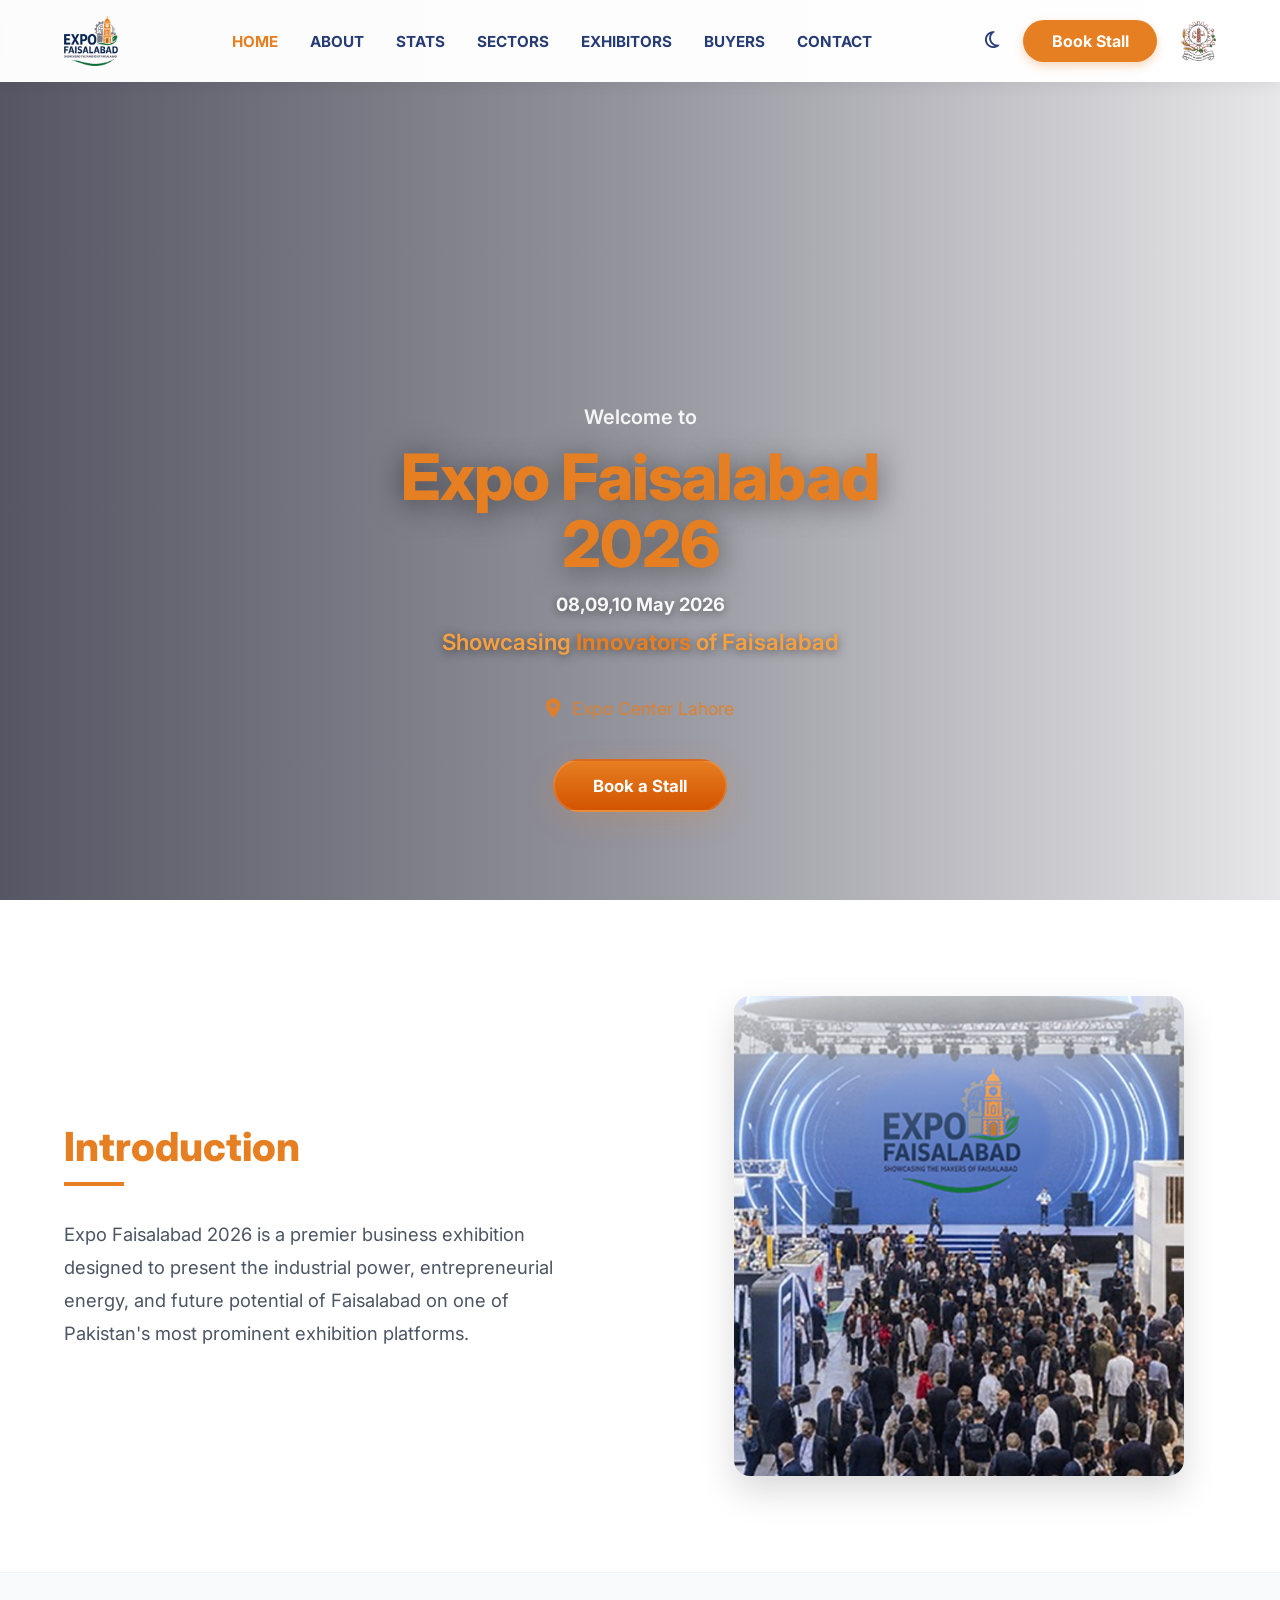
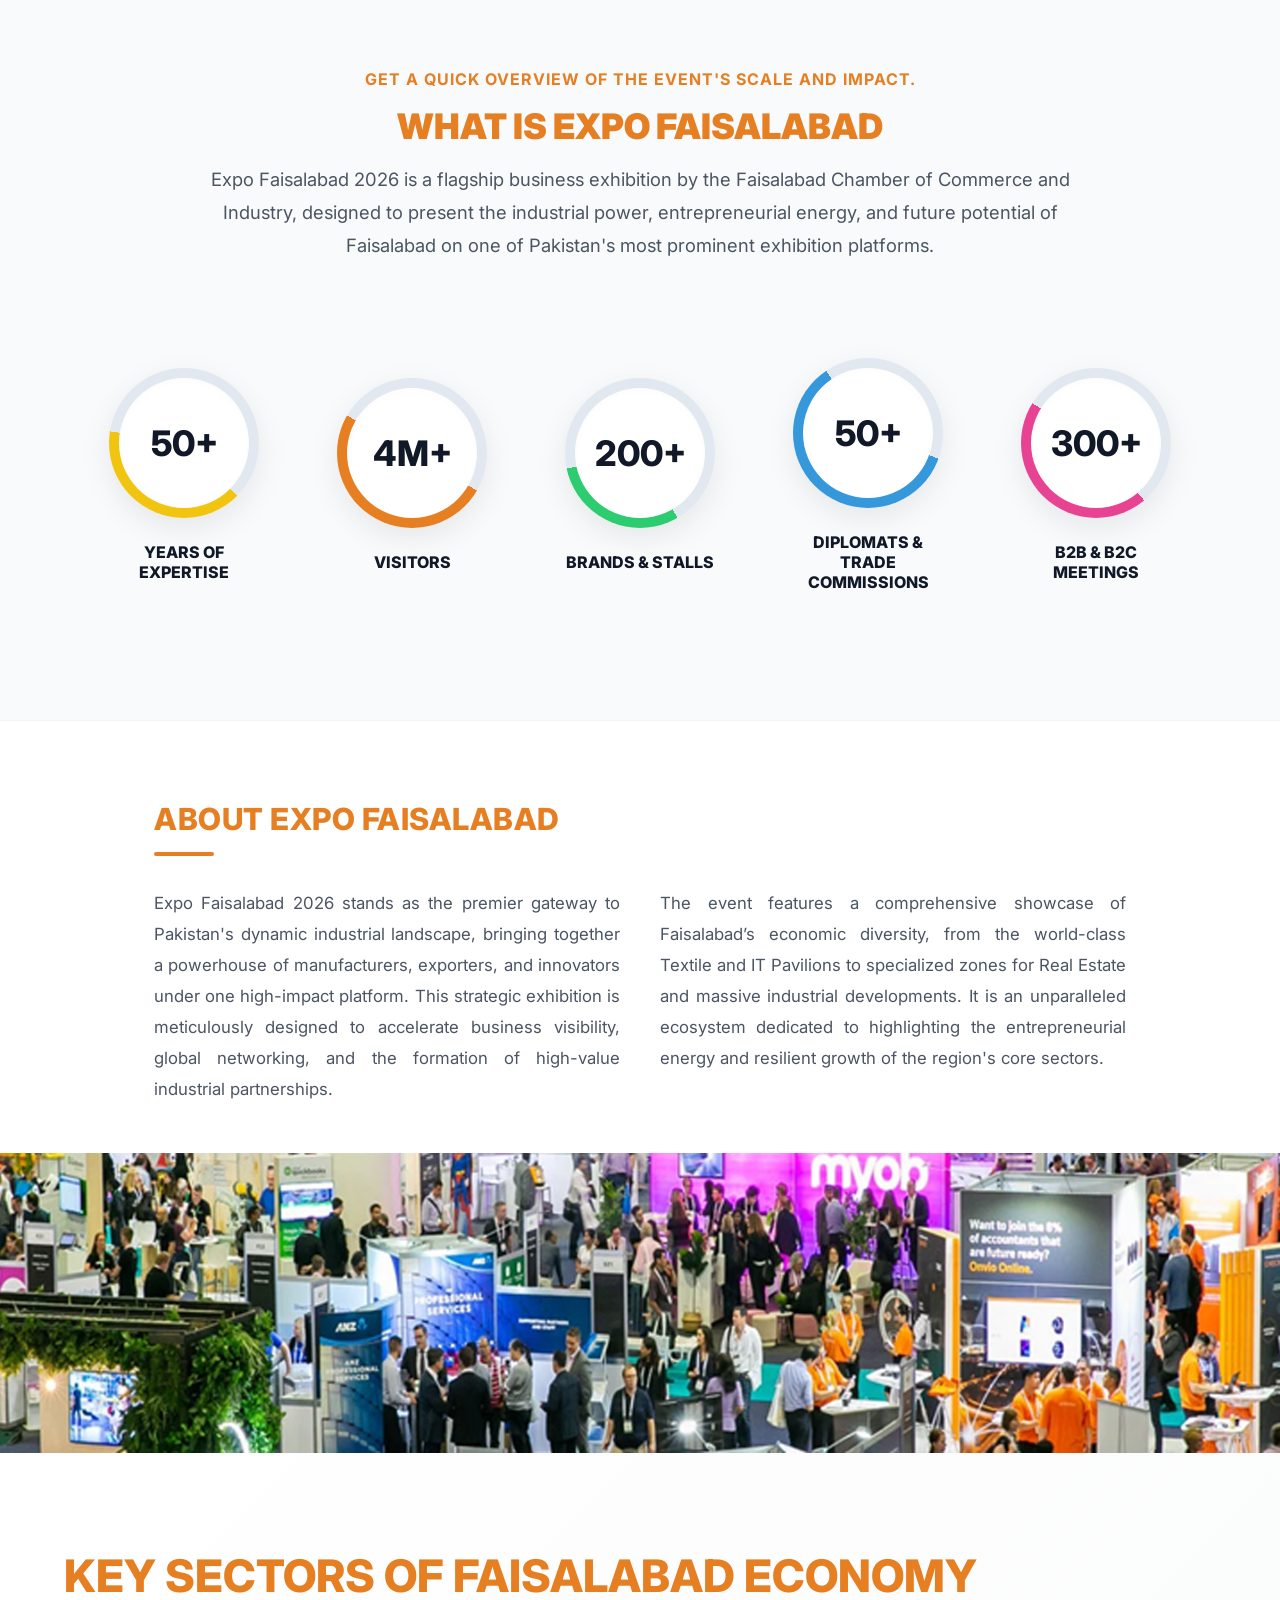
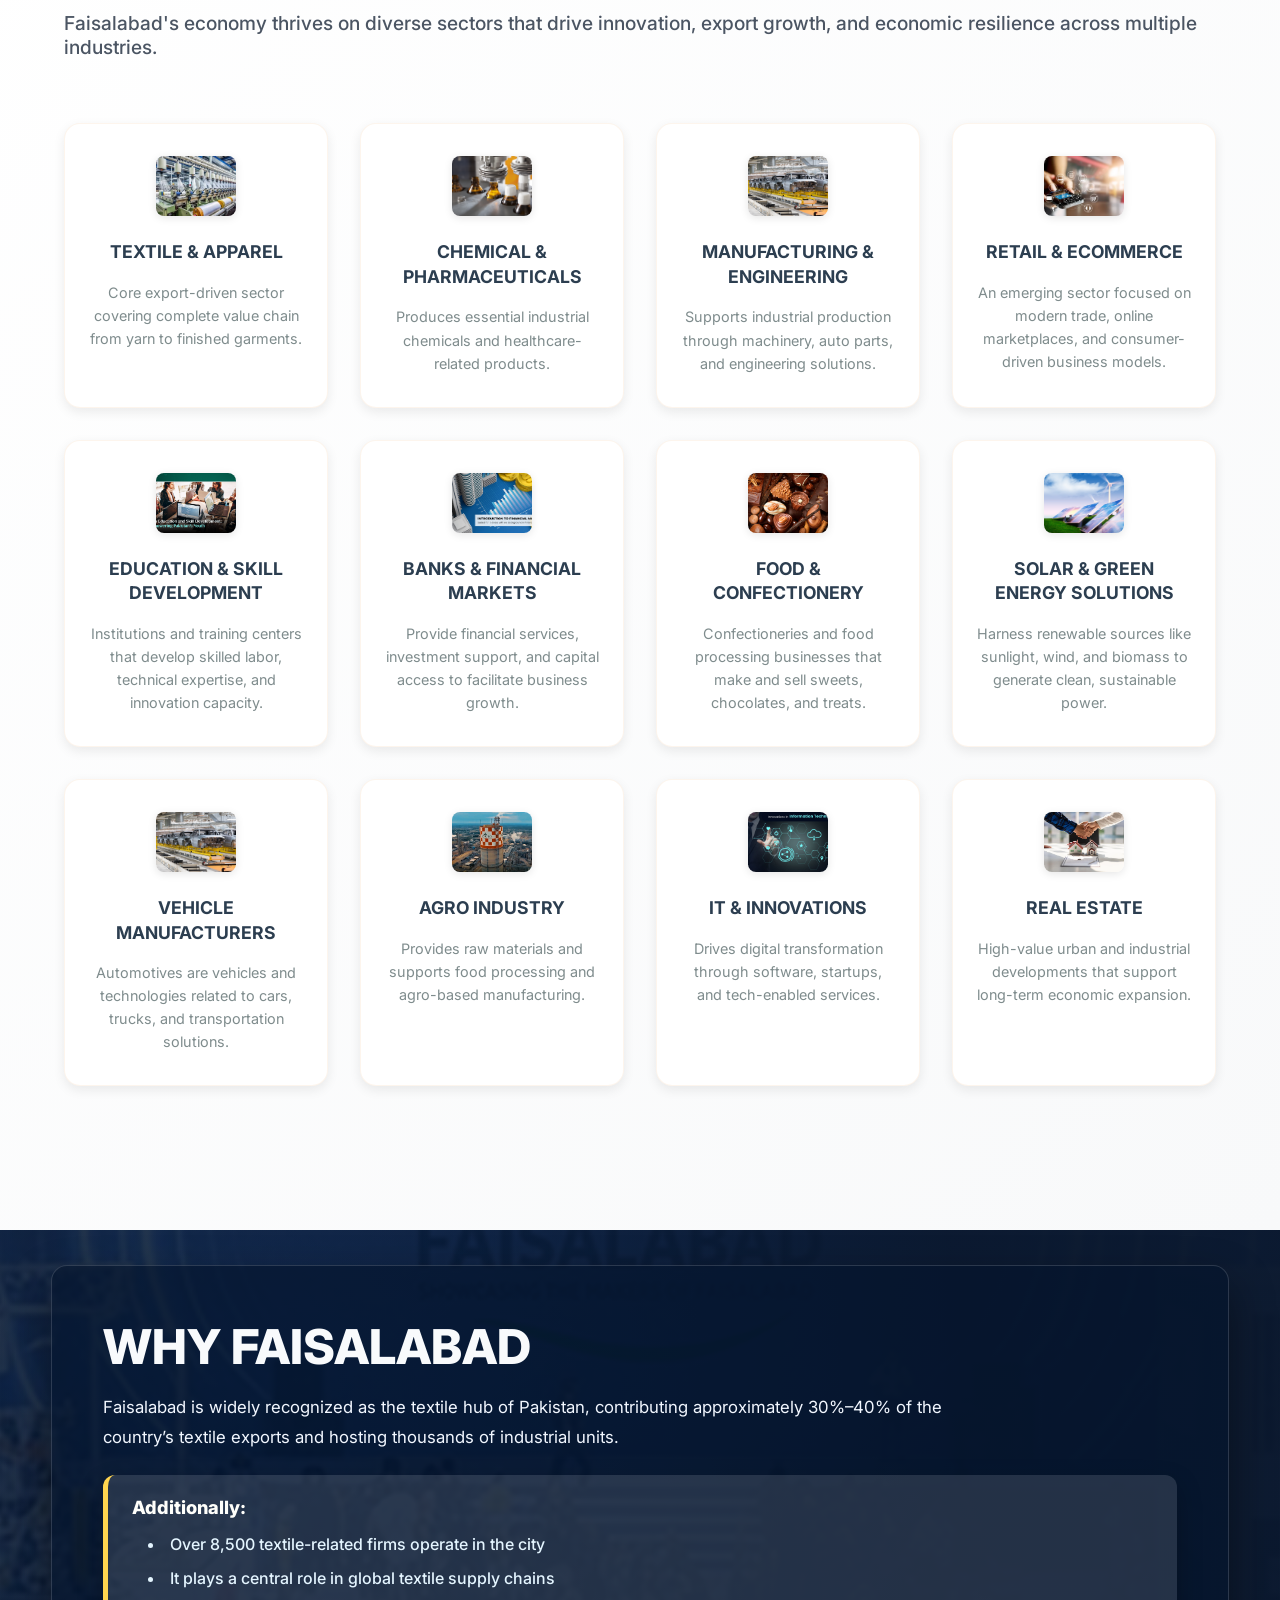
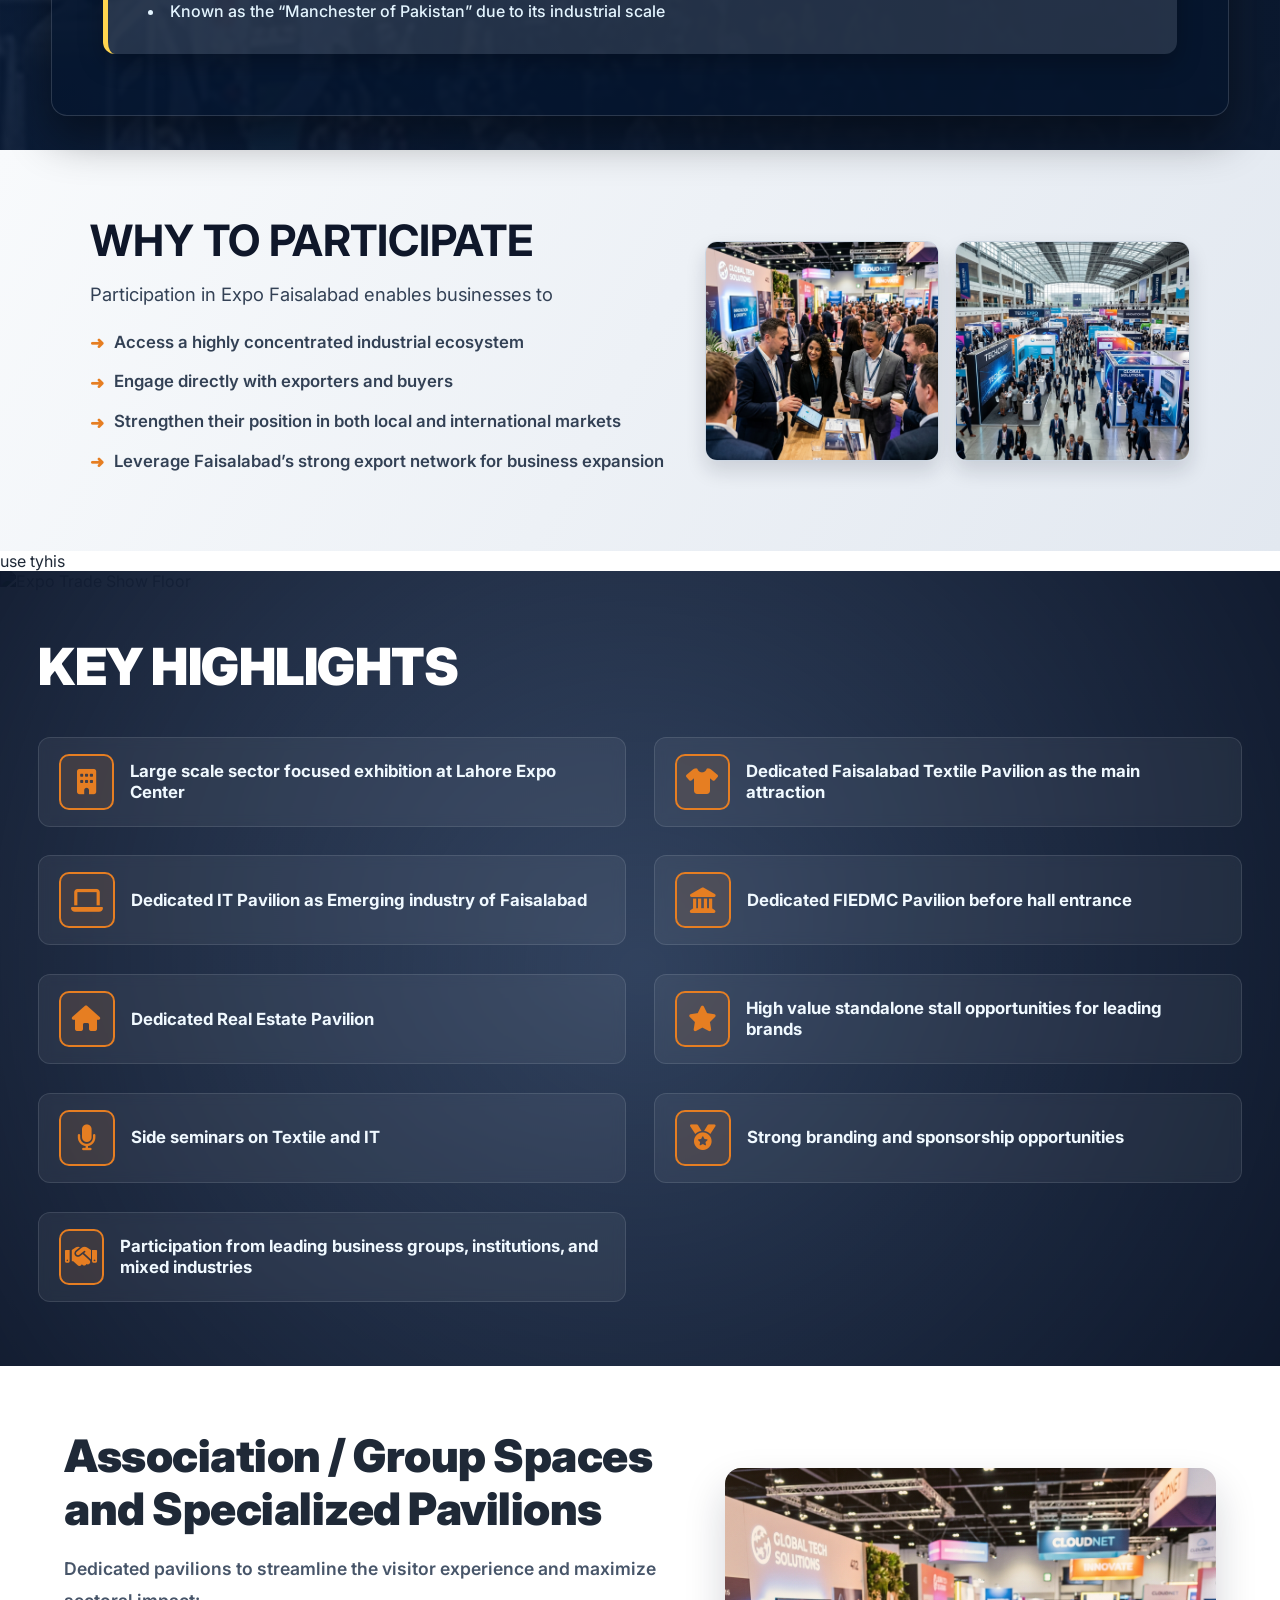
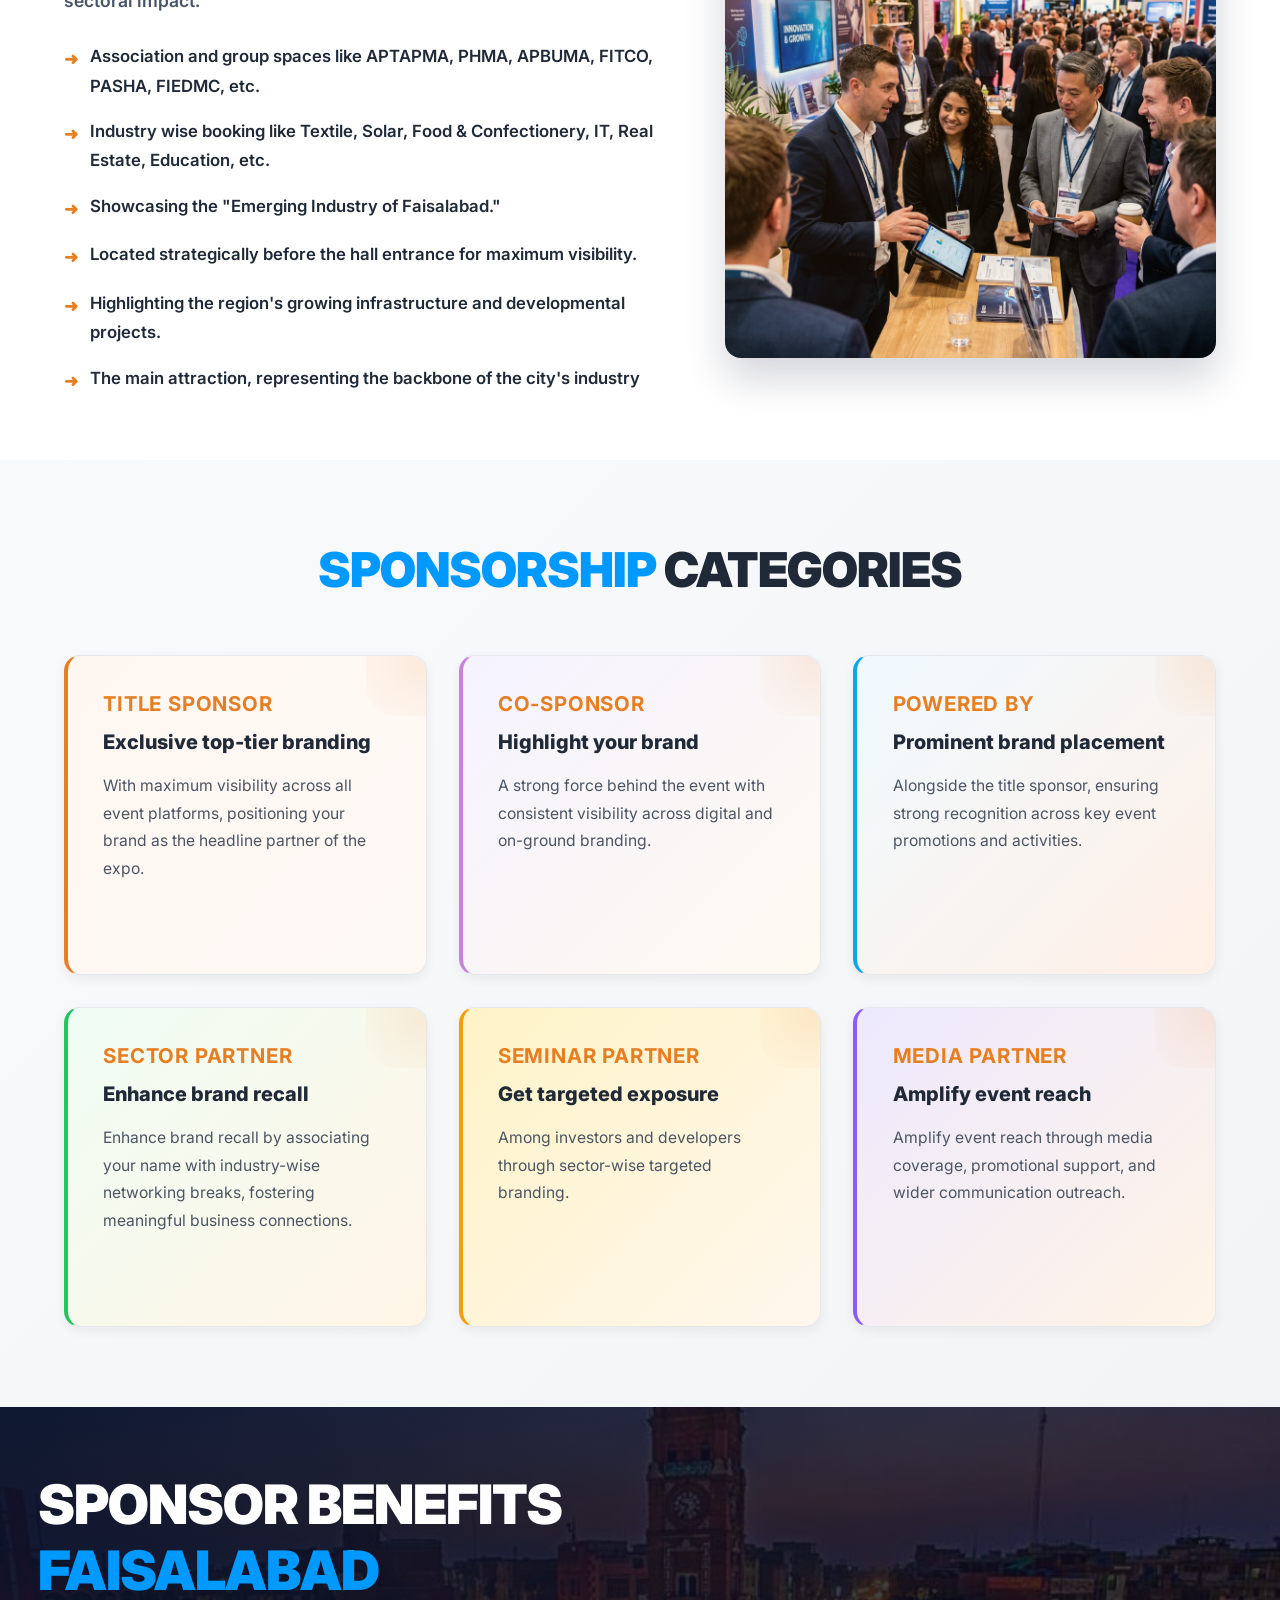
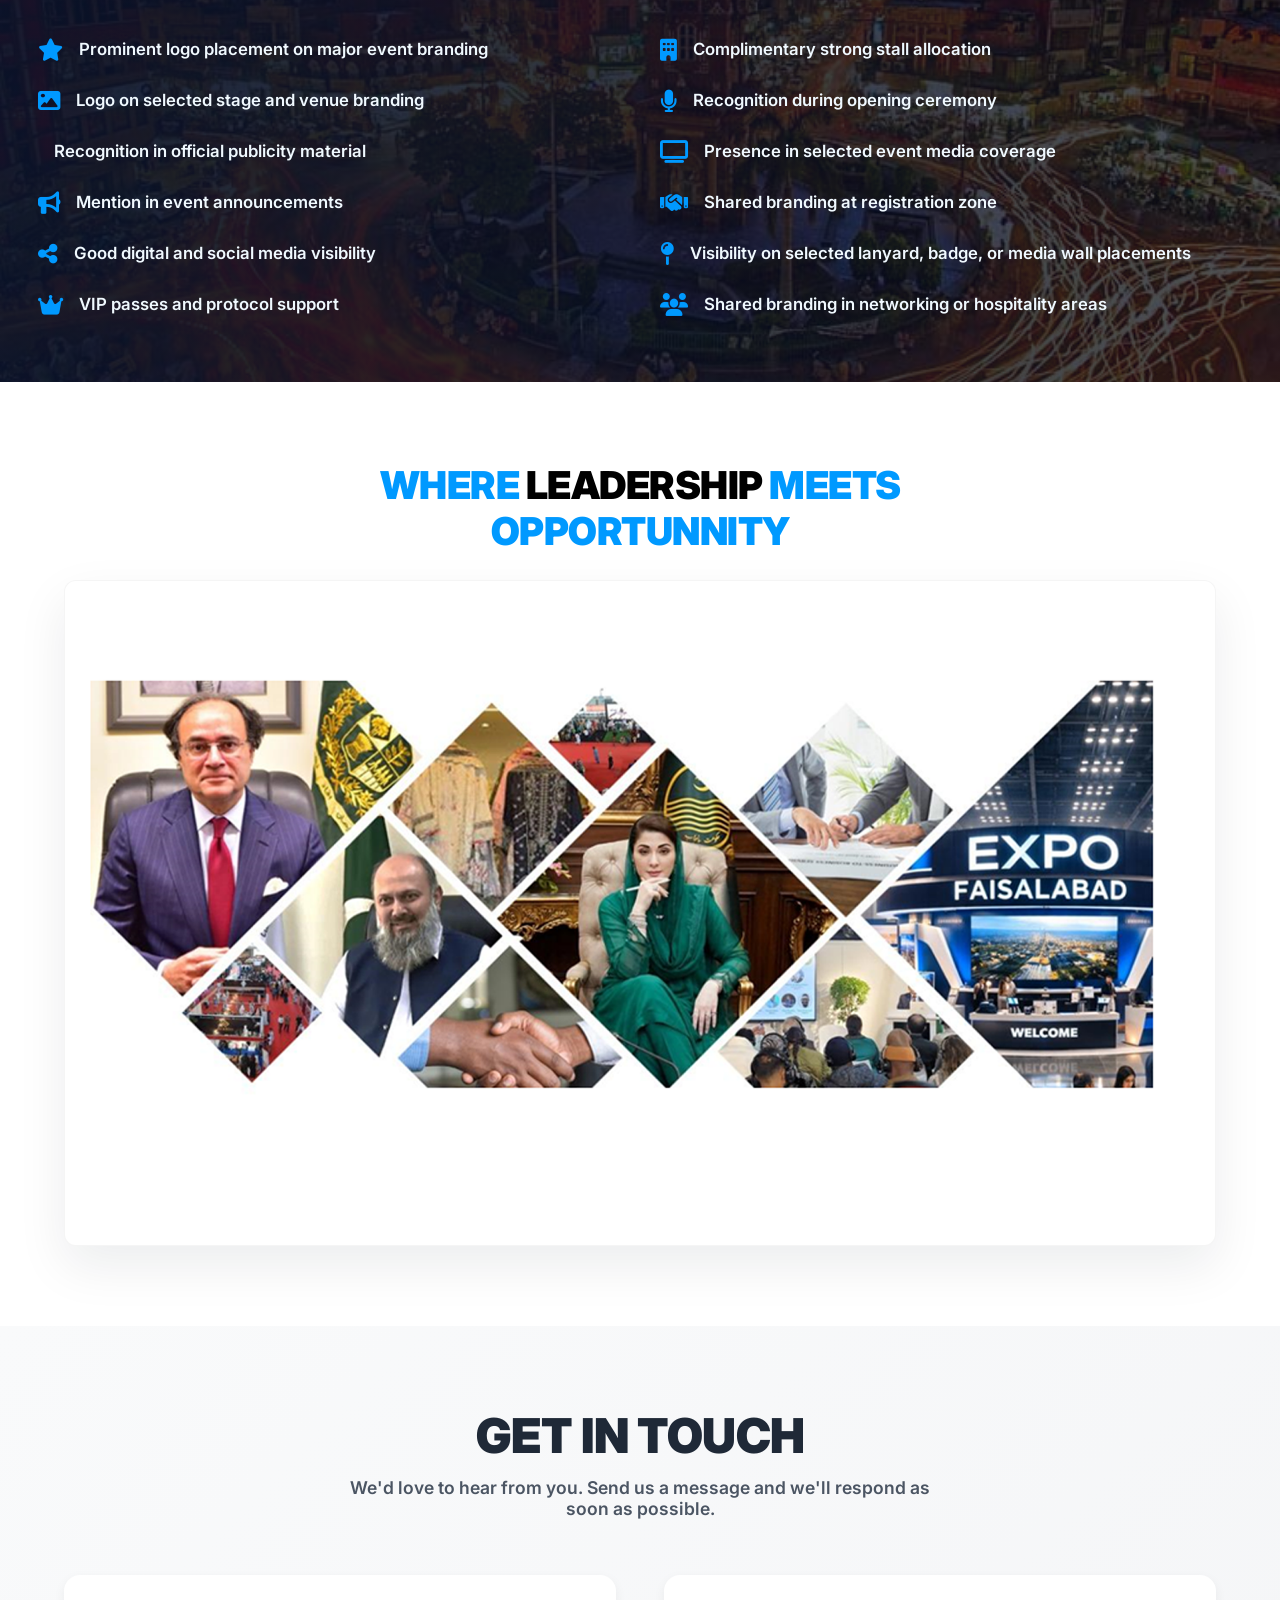
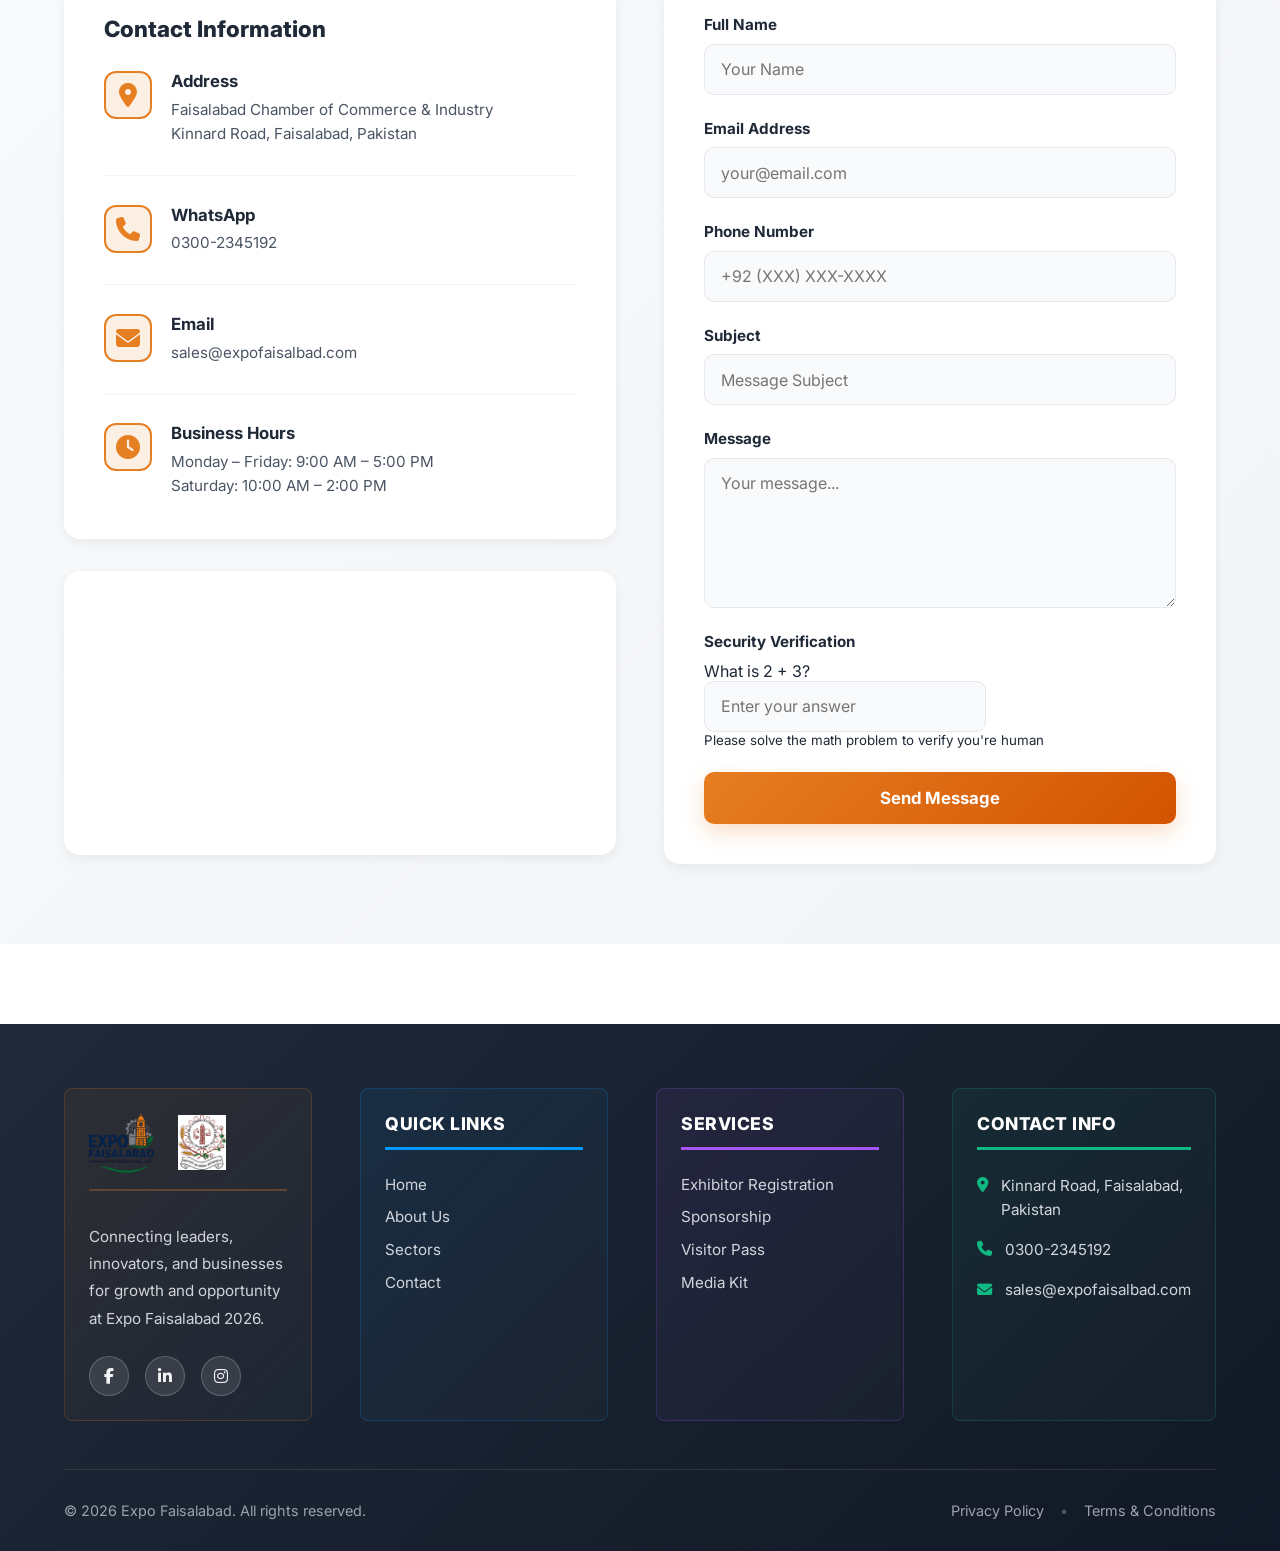
==== commit e81ad68e: "Update index.html" ====
--- a/index.html
+++ b/index.html
@@ -44,8 +44,8 @@
 
         <div class="nav-actions">
             <i class="fa-regular fa-moon dark-mode-toggle"></i>
+            <a href="" target="_blank" class="nav-register-btn">Book Stall</a>
             <img src="FCCI Logo new.jpg.png" alt="FCCI Logo" class="fcci-logo">
-            <a href="" target="_blank" class="nav-register-btn">Book Stall</a>
         </div>
     </nav>
 
@@ -594,7 +594,7 @@
                             </div>
                             <div class="contact-text">
                                 <h4>Email</h4>
-                                <p>sales@expofaisalabad.com</p>
+                                <p>sales@expofaisalbad.com</p>
                             </div>
                         </div>
 
@@ -664,7 +664,7 @@
                     <h4>Contact Info</h4>
                     <div class="footer-contact-item">
                         <i class="fas fa-map-marker-alt"></i>
-                        <p>Expo Faisalabad, 3rd Floor, East Canal Road, Zia Colony, Canal, Road, Faisalabad, 38000, Pakistan</p>
+                        <p>Kinnard Road, Faisalabad, Pakistan</p>
                     </div>
                     <div class="footer-contact-item">
                         <i class="fas fa-phone"></i>
@@ -693,4 +693,4 @@
     <script src="script.js"></script>
 </body>
 
-</html>+</html>
--- a/style.css
+++ b/style.css
@@ -3319,8 +3319,3321 @@
     border-color: #e67e22;
 }
 
-
-
-
-
-
+* {
+    margin: 0;
+    padding: 0;
+    box-sizing: border-box;
+    font-family: 'Inter', sans-serif;
+}
+
+body {
+    background-color: #ffffff;
+    color: #1f2937;
+    position: relative;
+    overflow-x: hidden;
+    transition: background-color 0.3s, color 0.3s;
+}
+
+.video-bg {
+    position: absolute;
+    top: 0;
+    left: 0;
+    width: 100%;
+    height: 100vh;
+    z-index: -1;
+    overflow: hidden;
+}
+
+.video-bg video {
+    width: 100%;
+    height: 100%;
+    object-fit: cover;
+    filter: none;
+    transform: scale(1.05);
+}
+
+.video-bg .overlay {
+    position: absolute;
+    top: 0;
+    left: 0;
+    width: 100%;
+    height: 100%;
+    /* Smoky overlay in light mode — darkens left so text is readable */
+    background: linear-gradient(90deg, rgba(20, 20, 40, 0.72) 0%, rgba(20, 20, 40, 0.45) 50%, rgba(20, 20, 40, 0.1) 100%);
+}
+
+.navbar {
+    position: fixed;
+    top: 0;
+    left: 0;
+    width: 100%;
+    padding: 1rem 5%;
+    display: flex;
+    justify-content: space-between;
+    align-items: center;
+    background: rgba(255, 255, 255, 0.98);
+    backdrop-filter: blur(10px);
+    z-index: 100;
+    box-shadow: 0 4px 15px rgba(0, 0, 0, 0.05);
+}
+
+/* Keep scrolled navbar same visual tone as initial (no orange) */
+.navbar.scrolled {
+    background: rgba(255, 255, 255, 0.98);
+    box-shadow: 0 6px 18px rgba(0, 0, 0, 0.06);
+}
+
+.navbar.scrolled .nav-links li a {
+    color: #273c75 !important;
+}
+
+.navbar.scrolled .nav-links li a:hover,
+.navbar.scrolled .nav-links li a.active {
+    color: #e67e22 !important;
+}
+
+.navbar.scrolled .dark-mode-toggle {
+    color: #273c75 !important;
+}
+
+.navbar.scrolled .nav-register-btn {
+    background: #e67e22;
+    color: white;
+    box-shadow: 0 4px 10px rgba(230, 126, 34, 0.15);
+}
+
+.logo-link {
+    display: flex;
+    align-items: center;
+}
+
+.logo-img {
+    height: 50px;
+    object-fit: contain;
+}
+
+.nav-links {
+    list-style: none;
+    display: flex;
+    gap: 2rem;
+}
+
+.nav-links li a {
+    text-decoration: none;
+    color: #273c75;
+    font-weight: 700;
+    font-size: 0.95rem;
+    position: relative;
+    padding-bottom: 5px;
+    transition: color 0.3s;
+}
+
+.nav-links li a:hover,
+.nav-links li a.active {
+    color: #e67e22;
+}
+
+.nav-actions {
+    display: flex;
+    align-items: center;
+    gap: 1.5rem;
+}
+
+.fcci-logo {
+    height: 40px;
+    width: auto;
+    object-fit: contain;
+}
+
+.dark-mode-toggle {
+    color: #273c75;
+    font-size: 1.2rem;
+    cursor: pointer;
+    transition: color 0.3s;
+}
+
+.nav-register-btn {
+    background: #e67e22;
+    color: white;
+    border: none;
+    padding: 0.7rem 1.8rem;
+    border-radius: 50px;
+    font-weight: 700;
+    cursor: pointer;
+    text-decoration: none;
+    transition: background 0.3s, transform 0.2s;
+    box-shadow: 0 4px 10px rgba(230, 126, 34, 0.3);
+}
+
+/* Hamburger Menu Toggle (FIXED NESTING) */
+.menu-toggle {
+    display: none;
+    flex-direction: column;
+    cursor: pointer;
+    gap: 5px;
+}
+
+.menu-toggle .bar {
+    width: 25px;
+    height: 3px;
+    background-color: #333;
+    transition: all 0.3s ease;
+}
+
+/* Navbar Scrolled state for toggle */
+.navbar.scrolled .menu-toggle .bar {
+    background-color: #fff !important;
+}
+
+body.dark-mode .menu-toggle .bar {
+    background-color: #fff;
+}
+
+@media (max-width: 991px) {
+    .menu-toggle {
+        display: flex !important;
+        order: 2;
+    }
+
+    .nav-links {
+        position: absolute;
+        top: 100%;
+        left: -100%;
+        width: 100%;
+        height: auto;
+        background: #fff;
+        flex-direction: column;
+        align-items: center;
+        padding: 2rem 0;
+        transition: 0.4s ease;
+        box-shadow: 0 10px 15px rgba(0,0,0,0.1);
+        z-index: 999;
+    }
+
+    .nav-links.active {
+        left: 0 !important;
+    }
+
+    .nav-links li {
+        margin: 1rem 0;
+    }
+
+    .nav-actions {
+        order: 3;
+    }
+
+    body.dark-mode .nav-links {
+        background: #111827;
+    }
+}
+
+.nav-register-btn:hover {
+    background: #d35400;
+    color: #fff;
+    transform: translateY(-2px);
+    text-decoration: none;
+}
+
+.hero {
+    display: flex;
+    align-items: flex-end;
+    justify-content: center;
+    height: 100vh;
+    padding: 80px 5% 4.5rem 5%;
+    position: relative;
+}
+
+.hero-content {
+    z-index: 10;
+    max-width: 900px;
+    width: 100%;
+    display: flex;
+    flex-direction: column;
+    align-items: center;
+    text-align: center;
+    padding-bottom: 1rem;
+    position: relative;
+}
+
+.hero-content h1 {
+    font-size: 4rem;
+    font-weight: 800;
+    line-height: 1.05;
+    margin: 0.25rem 0 1rem 0;
+    color: #E67E22;
+    text-shadow: 0 4px 30px rgba(0, 0, 0, 0.5);
+    letter-spacing: -1px;
+    transition: color 0.3s;
+}
+
+.hero-content h3 {
+    font-size: 1.25rem;
+    font-weight: 600;
+    color: rgba(255,255,255,0.9);
+    margin-bottom: 0.6rem;
+    text-transform: none;
+    float: left;
+}
+.event-date {
+    font-size: 1.15rem;
+    color: rgba(255,255,255,0.95);
+    font-weight: 700;
+    margin-bottom: 0.6rem;
+    text-shadow: 0 2px 8px rgba(0,0,0,0.45);
+}
+
+.hero-content .subtitle .highlight {
+    color: #e67e22;
+    font-weight: 700;
+}
+
+/* Rotating word fade */
+.rotating .highlight {
+    display: inline-block;
+    transition: opacity 0.35s ease;
+    opacity: 1;
+}
+
+.subtitle {
+    font-size: 1.4rem;
+    color: #f7a040;
+    font-weight: 600;
+    line-height: 1.5;
+    margin-bottom: 2.5rem;
+    text-shadow: 0 2px 10px rgba(0, 0, 0, 0.5);
+}
+
+.location {
+    display: flex;
+    align-items: center;
+    gap: 0.8rem;
+    font-size: 1.1rem;
+    color: #E67E22;
+    margin-bottom: 2.5rem;
+    opacity: 0.9;
+    transition: color 0.3s;
+}
+
+.location i {
+    color: #E67E22;
+    font-size: 1.2rem;
+}
+
+.register-btn {
+    display: inline-flex;
+    align-items: center;
+    gap: 0.8rem;
+    background: rgba(247, 160, 64, 0.2);
+    border: 2px solid rgba(247, 160, 64, 0.6);
+    color: #fff;
+    padding: 1rem 2.2rem;
+    border-radius: 50px;
+    font-size: 1.1rem;
+    font-weight: 700;
+    cursor: pointer;
+    text-decoration: none;
+    transition: all 0.3s ease;
+    backdrop-filter: blur(8px);
+    box-shadow: 0 4px 15px rgba(247, 160, 64, 0.15);
+}
+
+.register-btn:hover {
+    background: rgba(247, 160, 64, 0.35);
+    transform: translateY(-2px);
+    box-shadow: 0 10px 25px rgba(247, 160, 64, 0.2);
+    border-color: rgba(247, 160, 64, 0.6);
+}
+
+.register-btn i {
+    font-size: 0.9rem;
+}
+
+.hero-slider {
+    display: none;
+}
+
+.slider-container {
+    width: 650px;
+    height: 420px;
+    position: relative;
+    border-radius: 20px;
+    overflow: hidden;
+    box-shadow: 0 20px 50px rgba(0, 0, 0, 0.5);
+    border: 1px solid rgba(255, 255, 255, 0.15);
+    background: rgba(255, 255, 255, 0.05);
+}
+
+.slide {
+    position: absolute;
+    top: 0;
+    left: 0;
+    width: 100%;
+    height: 100%;
+    object-fit: cover;
+    opacity: 0;
+    transition: opacity 0.8s ease-in-out;
+}
+
+.slide.active {
+    opacity: 1;
+}
+
+@keyframes pulseGlow {
+    0% {
+        box-shadow: 0 0 0 0 rgba(247, 160, 64, 0.4);
+    }
+
+    70% {
+        box-shadow: 0 0 0 10px rgba(247, 160, 64, 0);
+    }
+
+    100% {
+        box-shadow: 0 0 0 0 rgba(247, 160, 64, 0);
+    }
+}
+
+.register-btn {
+    animation: pulseGlow 2s infinite;
+}
+
+.register-btn {
+    background: linear-gradient(180deg,#e67e22,#d35400);
+    padding: 0.9rem 2.4rem;
+    font-size: 1.05rem;
+    border: 2px solid rgba(255,255,255,0.12);
+    box-shadow: 0 8px 30px rgba(230,126,34,0.18);
+}
+
+@media (max-width: 1200px) {
+    .slider-container {
+        width: 500px;
+        height: 350px;
+    }
+
+    .hero-content h1 {
+        font-size: 3.2rem;
+    }
+}
+
+@media (max-width: 1024px) {
+    .hero {
+        flex-direction: column;
+        justify-content: center;
+        text-align: center;
+        gap: 3rem;
+        padding-top: 5rem;
+    }
+
+    .hero-content {
+        align-items: center;
+        max-width: 100%;
+    }
+
+    .hero-content h1 {
+        font-size: 3rem;
+    }
+
+    .hero-slider {
+        max-width: 100%;
+        justify-content: center;
+    }
+
+    .slider-container {
+        width: 100%;
+        max-width: 600px;
+        height: 350px;
+    }
+}
+
+/* Introduction Section */
+.introduction-wrapper {
+    width: 100%;
+    background-color: #ffffff;
+    padding: 6rem 0;
+    transition: background-color 0.3s;
+}
+
+.introduction {
+    display: flex;
+    align-items: center;
+    justify-content: space-between;
+    width: 100%;
+    margin: 0;
+    padding: 0 5%;
+    gap: 4rem;
+}
+
+.intro-content {
+    flex: 1;
+    display: flex;
+    flex-direction: column;
+    justify-content: center;
+}
+
+.intro-content h2 {
+    color: #e67e22;
+    font-weight: 800;
+    font-size: 2.5rem;
+    margin-bottom: 2rem;
+    position: relative;
+    padding-bottom: 15px;
+    text-transform: capitalize;
+    transition: color 0.3s;
+}
+
+.intro-content h2::after {
+    content: '';
+    position: absolute;
+    left: 0;
+    bottom: 0;
+    width: 60px;
+    height: 4px;
+    background-color: #e67e22;
+}
+
+.intro-content p {
+    font-size: 1.15rem;
+    line-height: 1.8;
+    color: #4b5563;
+    font-weight: 400;
+    transition: color 0.3s;
+}
+
+.intro-image {
+    flex: 1;
+    display: flex;
+    justify-content: flex-end;
+    align-items: center;
+    padding-right: 2rem;
+}
+
+.intro-image img {
+    width: 100%;
+    max-width: 450px;
+    height: 480px;
+    border-radius: 16px;
+    object-fit: cover;
+    box-shadow: 0 15px 35px rgba(0, 0, 0, 0.15);
+    display: block;
+}
+
+@media (max-width: 1024px) {
+    .introduction {
+        flex-direction: column;
+    }
+
+    .intro-content {
+        padding: 3rem 5%;
+    }
+
+    .intro-image {
+        width: 100%;
+        min-height: 40vh;
+        padding-right: 0;
+        justify-content: center;
+    }
+}
+
+/* Stats Section */
+.stats-section {
+    width: 100%;
+    padding: 6rem 5%;
+    background-color: #f8fafc;
+    margin: 0;
+    border-top: 1px solid #f1f5f9;
+    border-bottom: 1px solid #f1f5f9;
+    transition: background-color 0.3s, border-color 0.3s;
+}
+
+.stats-container {
+    max-width: 1400px;
+    margin: 0 auto;
+}
+
+.stats-header {
+    text-align: center;
+    margin-bottom: 4rem;
+}
+
+.stats-subtitle {
+    font-size: 1rem;
+    color: #e67e22;
+    font-weight: 700;
+    text-transform: uppercase;
+    letter-spacing: 1px;
+    margin-bottom: 1rem;
+}
+
+.stats-header h3 {
+    font-size: 2.2rem;
+    color: #e67e22;
+    margin-bottom: 1rem;
+    font-weight: 900;
+    transition: color 0.3s;
+}
+
+.stats-header p {
+    font-size: 1.15rem;
+    line-height: 1.8;
+    color: #4b5563;
+    max-width: 900px;
+    margin: 0 auto;
+    transition: color 0.3s;
+}
+
+.stats-circles-container {
+    display: flex;
+    justify-content: center;
+    align-items: center;
+    flex-wrap: wrap;
+    gap: 3rem;
+    position: relative;
+    padding-top: 2rem;
+    padding-bottom: 2rem;
+}
+
+.stat-item {
+    display: flex;
+    flex-direction: column;
+    align-items: center;
+    justify-content: flex-start;
+    width: 180px;
+    gap: 1.5rem;
+}
+
+/* Progress-like Circles Chart */
+.stat-circle {
+    width: 150px;
+    height: 150px;
+    border-radius: 50%;
+    display: flex;
+    justify-content: center;
+    align-items: center;
+    font-size: 2.2rem;
+    font-weight: 800;
+    color: #111827;
+    background-color: transparent;
+    box-shadow: 0 10px 30px rgba(0, 0, 0, 0.08);
+    /* Clean outer drop shadow */
+    position: relative;
+    z-index: 1;
+    transition: color 0.3s;
+}
+
+/* Inner white circle */
+.stat-circle::before {
+    content: '';
+    position: absolute;
+    top: 10px;
+    bottom: 10px;
+    left: 10px;
+    right: 10px;
+    background-color: #ffffff;
+    border-radius: 50%;
+    z-index: -1;
+    box-shadow: inset 0 2px 10px rgba(0, 0, 0, 0.02);
+    transition: background-color 0.3s;
+}
+
+/* Base colored rings with gray secondary tone mimicking the image */
+.stat-circle.yellow {
+    background: conic-gradient(from 135deg, #f1c40f 0% 40%, #e2e8f0 40% 100%);
+}
+
+.stat-circle.orange {
+    background: conic-gradient(from 120deg, #e67e22 0% 50%, #e2e8f0 50% 100%);
+}
+
+.stat-circle.green {
+    background: conic-gradient(from 150deg, #2ecc71 0% 30%, #e2e8f0 30% 100%);
+}
+
+.stat-circle.blue {
+    background: conic-gradient(from 110deg, #3498db 0% 60%, #e2e8f0 60% 100%);
+}
+
+.stat-circle.pink {
+    background: conic-gradient(from 140deg, #e84393 0% 45%, #e2e8f0 45% 100%);
+}
+
+.stat-text {
+    font-size: 1rem;
+    font-weight: 800;
+    color: #111827;
+    text-align: center;
+    max-width: 160px;
+    text-transform: uppercase;
+    transition: color 0.3s;
+}
+
+@media (max-width: 1024px) {
+    .stats-circles-container {
+        flex-direction: column;
+        gap: 4rem;
+        padding-top: 0;
+        padding-bottom: 0;
+    }
+}
+
+/* Dark Mode Overrides */
+body.dark-mode {
+    background-color: #0b0f19;
+    color: white;
+}
+
+body.dark-mode .video-bg .overlay {
+    background: linear-gradient(90deg, rgba(11, 15, 25, 0.85) 0%, rgba(11, 15, 25, 0.6) 45%, rgba(11, 15, 25, 0.2) 100%);
+}
+
+body.dark-mode .hero-content h1 {
+    color: #ffffff;
+    text-shadow: 0 4px 20px rgba(0, 0, 0, 0.5);
+}
+
+body.dark-mode .location {
+    color: #d1d5db;
+}
+
+body.dark-mode .navbar {
+    background: rgba(11, 15, 25, 0.95);
+}
+
+body.dark-mode .nav-links li a {
+    color: #ffffff !important;
+}
+
+body.dark-mode .nav-links li a:hover,
+body.dark-mode .nav-links li a.active {
+    color: #e67e22 !important;
+}
+
+body.dark-mode .dark-mode-toggle {
+    color: #ffffff;
+}
+
+body.dark-mode .introduction-wrapper {
+    background-color: #0b0f19;
+}
+
+body.dark-mode .intro-content h2 {
+    color: #e67e22;
+}
+
+body.dark-mode .intro-content p {
+    color: #d1d5db;
+}
+
+body.dark-mode .stats-section {
+    background-color: #1a202c;
+    /* match the dark blue from the reference image */
+    border-color: #2d3748;
+}
+
+body.dark-mode .stats-header h3,
+body.dark-mode .stats-glance h3,
+body.dark-mode .stat-text,
+body.dark-mode .stat-circle {
+    color: #ffffff;
+}
+
+body.dark-mode .stats-header p {
+    color: #d1d5db;
+}
+
+/* In dark mode, change the gray part of the ring to a dark navy */
+body.dark-mode .stat-circle::before {
+    background-color: #1a202c;
+    /* Match stats background or use dark inner circle */
+    box-shadow: inset 0 2px 10px rgba(0, 0, 0, 0.4);
+}
+
+body.dark-mode .stat-circle.yellow {
+    background: conic-gradient(from 135deg, #f1c40f 0% 40%, #2d3748 40% 100%);
+}
+
+body.dark-mode .stat-circle.orange {
+    background: conic-gradient(from 120deg, #e67e22 0% 50%, #2d3748 50% 100%);
+}
+
+body.dark-mode .stat-circle.green {
+    background: conic-gradient(from 150deg, #2ecc71 0% 30%, #2d3748 30% 100%);
+}
+
+body.dark-mode .stat-circle.blue {
+    background: conic-gradient(from 110deg, #3498db 0% 60%, #2d3748 60% 100%);
+}
+
+body.dark-mode .stat-circle.pink {
+    background: conic-gradient(from 140deg, #e84393 0% 45%, #2d3748 45% 100%);
+}
+
+/* ==============================
+   ABOUT EXPO FAISALABAD SECTION
+   ============================== */
+.about-section {
+    width: 100%;
+    background-color: #ffffff;
+    padding: 0;
+    transition: background-color 0.3s;
+}
+
+.about-text-wrap {
+    max-width: 1100px;
+    margin: 0 auto;
+    padding: 5rem 5% 3rem;
+}
+
+.about-heading {
+    font-size: 1.9rem;
+    font-weight: 800;
+    color: #e67e22;
+    margin-bottom: 0.9rem;
+    text-transform: uppercase;
+    letter-spacing: 0.5px;
+    transition: color 0.3s;
+}
+
+.about-divider {
+    width: 60px;
+    height: 4px;
+    background: #e67e22;
+    border-radius: 2px;
+    margin-bottom: 2rem;
+}
+
+.about-columns {
+    display: grid;
+    grid-template-columns: 1fr 1fr;
+    gap: 2.5rem;
+}
+
+.about-columns p {
+    font-size: 1.05rem;
+    line-height: 1.85;
+    color: #4b5563;
+    margin: 0;
+    transition: color 0.3s;
+    text-align: justify;
+}
+
+.about-image-banner {
+    width: 100%;
+    height: 300px;
+    overflow: hidden;
+    position: relative;
+    margin-top: 0;
+}
+
+.about-image-banner img {
+    width: 100%;
+    height: 100%;
+    object-fit: cover;
+    object-position: center 35%;
+    display: block;
+}
+
+@media (max-width: 768px) {
+    .about-image-banner {
+        height: 350px !important;
+    }
+    .about-image-banner img {
+        object-fit: cover !important;
+    }
+}
+
+/* ==============================
+   KEY SECTORS SECTION (CHECKERBOARD)
+   ============================== */
+.sectors-section {
+    width: 100%;
+    padding: 6rem 5%;
+    background: linear-gradient(135deg, #ffffff 0%, #f8f9fa 100%);
+    transition: background-color 0.3s;
+}
+
+.sectors-container {
+    max-width: 1200px;
+    margin: 0 auto;
+}
+
+.sectors-header {
+    text-align: left;
+    margin-bottom: 4rem;
+}
+
+.sectors-header h2 {
+    font-size: clamp(2rem, 5vw, 2.8rem);
+    font-weight: 800;
+    color: #e67e22;
+    margin-bottom: 0.5rem;
+    text-transform: uppercase;
+}
+
+.sectors-header p {
+    font-size: 1.2rem;
+    color: #4b5563;
+    font-weight: 500;
+}
+
+/* ===== UNIFIED 12-SECTOR GRID ===== */
+.sectors-grid-unified {
+    display: grid;
+    grid-template-columns: repeat(4, 1fr);
+    gap: 2rem;
+    margin-bottom: 3rem;
+}
+
+.sector-card-unified {
+    background: #ffffff;
+    border-radius: 16px;
+    padding: 2rem 1.5rem;
+    box-shadow: 0 4px 12px rgba(0, 0, 0, 0.08);
+    border: 1px solid rgba(230, 126, 34, 0.08);
+    transition: all 0.4s cubic-bezier(0.23, 1, 0.320, 1);
+    text-align: center;
+    position: relative;
+    overflow: hidden;
+    display: flex;
+    flex-direction: column;
+    align-items: center;
+    height: 100%;
+}
+
+.sector-card-unified::before {
+    content: '';
+    position: absolute;
+    top: 0;
+    left: 0;
+    right: 0;
+    height: 4px;
+    background: linear-gradient(90deg, #e67e22, #f39c12);
+    transform: scaleX(0);
+    transform-origin: left;
+    transition: transform 0.4s ease;
+}
+
+.sector-card-unified:hover::before {
+    transform: scaleX(1);
+}
+
+.sector-card-unified:hover {
+    transform: translateY(-8px);
+    box-shadow: 0 12px 32px rgba(230, 126, 34, 0.15);
+    border-color: rgba(230, 126, 34, 0.2);
+}
+
+.card-image-unified {
+    width: 80px;
+    height: 60px;
+    border-radius: 8px;
+    overflow: hidden;
+    margin-bottom: 1.5rem;
+    box-shadow: 0 2px 8px rgba(0, 0, 0, 0.1);
+    transition: all 0.3s ease;
+}
+
+.card-image-unified img {
+    width: 100%;
+    height: 100%;
+    object-fit: cover;
+    transition: transform 0.3s ease;
+}
+
+.sector-card-unified:hover .card-image-unified img {
+    transform: scale(1.05);
+}
+
+.sector-card-unified:hover .card-image-unified {
+    box-shadow: 0 4px 12px rgba(230, 126, 34, 0.2);
+}
+
+.sector-card-unified h3 {
+    font-size: 1.1rem;
+    font-weight: 700;
+    color: #2c3e50;
+    margin-bottom: 1rem;
+    line-height: 1.4;
+    transition: color 0.3s ease;
+}
+
+.sector-card-unified:hover h3 {
+    color: #e67e22;
+}
+
+.sector-card-unified p {
+    font-size: 0.9rem;
+    color: #7f8c8d;
+    line-height: 1.6;
+    flex: 1;
+}
+
+/* ===== RESPONSIVE DESIGN ===== */
+@media (max-width: 1024px) {
+    .sectors-grid-unified {
+        grid-template-columns: repeat(3, 1fr);
+        gap: 1.5rem;
+    }
+}
+
+@media (max-width: 768px) {
+    .sectors-section {
+        padding: 4rem 5%;
+    }
+    
+    .sectors-grid-unified {
+        grid-template-columns: repeat(2, 1fr);
+        gap: 1.5rem;
+    }
+    
+    .sector-card-unified {
+        padding: 1.5rem 1rem;
+    }
+    
+    .card-image-unified {
+        width: 70px;
+        height: 50px;
+    }
+    
+    .sector-card-unified h3 {
+        font-size: 1rem;
+    }
+}
+
+@media (max-width: 480px) {
+    .sectors-grid-unified {
+        grid-template-columns: 1fr;
+    }
+}
+
+/* ===== PREMIUM HEADER DESIGN ===== */
+.sectors-header-premium {
+    text-align: center;
+    margin-bottom: 5rem;
+    position: relative;
+}
+
+.header-accent-top {
+    width: 60px;
+    height: 4px;
+    background: linear-gradient(90deg, #e67e22, #f39c12);
+    margin: 0 auto 1.5rem;
+    border-radius: 2px;
+}
+
+.sectors-header-premium h2 {
+    font-size: clamp(2.5rem, 6vw, 3.5rem);
+    font-weight: 900;
+    background: linear-gradient(135deg, #e67e22 0%, #d65d07 100%);
+    -webkit-background-clip: text;
+    -webkit-text-fill-color: transparent;
+    background-clip: text;
+    margin-bottom: 1rem;
+    letter-spacing: -1px;
+}
+
+.header-underline {
+    width: 100px;
+    height: 5px;
+    background: linear-gradient(90deg, #e67e22 0%, #f39c12 100%);
+    margin: 1rem auto 2rem;
+    border-radius: 3px;
+}
+
+.header-subtitle {
+    font-size: 1.3rem;
+    font-weight: 600;
+    color: #2c3e50;
+    margin-bottom: 1rem;
+}
+
+.header-description {
+    font-size: 1.05rem;
+    color: #7f8c8d;
+    max-width: 700px;
+    margin: 0 auto;
+    line-height: 1.8;
+    font-weight: 400;
+}
+
+/* ===== PREMIUM 4-CARD GRID ===== */
+.sectors-grid-premium {
+    display: grid;
+    grid-template-columns: repeat(auto-fit, minmax(280px, 1fr));
+    gap: 2.5rem;
+    margin-bottom: 2rem;
+}
+
+.sector-card-premium {
+    background: #ffffff;
+    border-radius: 16px;
+    padding: 2.5rem 2rem;
+    box-shadow: 0 2px 8px rgba(0, 0, 0, 0.06);
+    border: 1px solid rgba(230, 126, 34, 0.08);
+    transition: all 0.4s cubic-bezier(0.23, 1, 0.320, 1);
+    position: relative;
+    overflow: hidden;
+    display: flex;
+    flex-direction: column;
+    height: 100%;
+}
+
+.sector-card-premium::before {
+    content: '';
+    position: absolute;
+    top: 0;
+    left: 0;
+    right: 0;
+    height: 4px;
+    background: linear-gradient(90deg, #e67e22, #f39c12);
+    transform: scaleX(0);
+    transform-origin: left;
+    transition: transform 0.4s ease;
+}
+
+.sector-card-premium:hover::before {
+    transform: scaleX(1);
+}
+
+.sector-card-premium:hover {
+    transform: translateY(-12px);
+    box-shadow: 0 12px 32px rgba(230, 126, 34, 0.15);
+    border-color: rgba(230, 126, 34, 0.2);
+}
+
+.card-icon-wrapper {
+    display: flex;
+    align-items: center;
+    gap: 1rem;
+    margin-bottom: 1.5rem;
+    position: relative;
+    z-index: 2;
+}
+
+.card-icon {
+    width: 60px;
+    height: 60px;
+    background: linear-gradient(135deg, #e67e22 0%, #f39c12 100%);
+    border-radius: 12px;
+    display: flex;
+    align-items: center;
+    justify-content: center;
+    color: white;
+    font-size: 1.8rem;
+    transition: all 0.3s ease;
+}
+
+.sector-card-premium:hover .card-icon {
+    transform: scale(1.1) rotate(5deg);
+    box-shadow: 0 8px 20px rgba(230, 126, 34, 0.3);
+}
+
+.card-number {
+    font-size: 2rem;
+    font-weight: 900;
+    background: linear-gradient(135deg, #e67e22, #f39c12);
+    -webkit-background-clip: text;
+    -webkit-text-fill-color: transparent;
+    background-clip: text;
+    opacity: 0.6;
+}
+
+.card-header {
+    margin-bottom: 1.2rem;
+}
+
+.card-header h3 {
+    font-size: 1.35rem;
+    font-weight: 800;
+    color: #2c3e50;
+    margin-bottom: 0.8rem;
+    line-height: 1.4;
+    transition: color 0.3s ease;
+}
+
+.sector-card-premium:hover .card-header h3 {
+    color: #e67e22;
+}
+
+.card-accent-line {
+    width: 40px;
+    height: 3px;
+    background: linear-gradient(90deg, #e67e22, transparent);
+    border-radius: 2px;
+}
+
+.card-description {
+    font-size: 0.95rem;
+    color: #7f8c8d;
+    line-height: 1.7;
+    margin-bottom: 1.5rem;
+    flex: 1;
+}
+
+.card-stats {
+    margin-top: auto;
+    padding-top: 1.5rem;
+    border-top: 2px solid rgba(230, 126, 34, 0.1);
+}
+
+.stat-label {
+    font-size: 0.85rem;
+    font-weight: 700;
+    color: #e67e22;
+    text-transform: uppercase;
+    letter-spacing: 1px;
+    display: inline-block;
+}
+
+/* ===== RESPONSIVE DESIGN ===== */
+@media (max-width: 1024px) {
+    .sectors-grid-premium {
+        grid-template-columns: repeat(2, 1fr);
+        gap: 2rem;
+    }
+    
+    .sectors-header-premium h2 {
+        font-size: 2.5rem;
+    }
+}
+
+@media (max-width: 768px) {
+    .sectors-section {
+        padding: 4rem 5%;
+    }
+    
+    .sectors-grid-premium {
+        grid-template-columns: 1fr;
+        gap: 1.5rem;
+    }
+    
+    .sectors-header-premium {
+        margin-bottom: 3rem;
+    }
+    
+    .sectors-header-premium h2 {
+        font-size: 2rem;
+    }
+    
+    .header-subtitle {
+        font-size: 1.1rem;
+    }
+    
+    .sector-card-premium {
+        padding: 2rem 1.5rem;
+    }
+    
+    .card-icon {
+        width: 50px;
+        height: 50px;
+        font-size: 1.5rem;
+    }
+    
+    .card-header h3 {
+        font-size: 1.1rem;
+    }
+}
+
+.sectors-grid-checker {
+    display: flex;
+    flex-direction: column;
+    gap: 30px; /* Vertical gap between rows */
+}
+
+.sector-pair {
+    display: grid;
+    grid-template-columns: 1fr 1fr;
+    gap: 30px; /* Horizontal gap between main columns */
+}
+
+.sector-box {
+    display: flex;
+    background: #f8fafc;
+    overflow: hidden;
+    transition: transform 0.3s ease, box-shadow 0.3s ease;
+    border: 1px solid #f1f5f9;
+}
+
+.sector-box:hover {
+    transform: translateY(-5px);
+    box-shadow: 0 10px 20px rgba(0,0,0,0.05);
+}
+
+.sector-image {
+    flex: 1;
+    position: relative;
+    min-width: 50%;
+    height: 280px;
+}
+
+.sector-image img {
+    width: 100%;
+    height: 100%;
+    object-fit: cover;
+}
+
+.sector-num {
+    position: absolute;
+    top: 50%;
+    left: 20px; /* Aligned to the left edge of the image */
+    transform: translateY(-50%);
+    font-size: 5rem;
+    font-weight: 900;
+    color: rgba(255, 255, 255, 0.4);
+    z-index: 2;
+    pointer-events: none;
+}
+
+/* Arrow Indicators */
+.sector-arrow {
+    position: absolute;
+    top: 50%;
+    width: 0;
+    height: 0;
+    border-style: solid;
+    z-index: 10;
+    transform: translateY(-50%);
+}
+
+.sector-arrow.right {
+    right: -10px;
+    border-width: 10px 0 10px 10px;
+    border-color: transparent transparent transparent #fff;
+}
+
+.sector-arrow.left {
+    left: -10px;
+    border-width: 10px 10px 10px 0;
+    border-color: transparent #fff transparent transparent;
+}
+
+.sector-content {
+    flex: 1;
+    padding: 2rem;
+    display: flex;
+    flex-direction: column;
+    justify-content: center;
+    background: #fff;
+}
+
+.sector-content h3 {
+    font-size: 1.2rem;
+    font-weight: 800;
+    color: #e67e22;
+    margin-bottom: 0.8rem;
+    line-height: 1.3;
+}
+
+.sector-content p {
+    font-size: 0.95rem;
+    line-height: 1.6;
+    color: #4b5563;
+}
+
+/* Alternate professional layout for sectors 5-8 (light, compact) */
+
+/* NEW 2x2 GRID LAYOUT FOR SECTORS (1-4) */
+.sectors-grid-2x2 {
+    display: grid;
+    grid-template-columns: repeat(auto-fit, minmax(280px, 1fr));
+    gap: 2rem;
+    margin-bottom: 3rem;
+}
+
+.sector-card-v2 {
+    display: flex;
+    flex-direction: column;
+    background: #ffffff;
+    border-radius: 12px;
+    overflow: hidden;
+    box-shadow: 0 4px 12px rgba(0, 0, 0, 0.08);
+    transition: all 0.3s ease;
+    border: 1px solid #f0f0f0;
+}
+
+.sector-card-v2:hover {
+    transform: translateY(-8px);
+    box-shadow: 0 8px 24px rgba(0, 0, 0, 0.12);
+}
+
+.sector-image-v2 {
+    width: 100%;
+    height: 220px;
+    overflow: hidden;
+    background: #f5f5f5;
+}
+
+.sector-image-v2 img {
+    width: 100%;
+    height: 100%;
+    object-fit: cover;
+    transition: transform 0.3s ease;
+}
+
+.sector-card-v2:hover .sector-image-v2 img {
+    transform: scale(1.05);
+}
+
+.sector-content-v2 {
+    padding: 1.5rem;
+    flex: 1;
+    display: flex;
+    flex-direction: column;
+    justify-content: space-between;
+}
+
+.sector-content-v2 h3 {
+    font-size: 1.1rem;
+    font-weight: 700;
+    color: #e67e22;
+    margin-bottom: 0.8rem;
+    text-transform: uppercase;
+    line-height: 1.3;
+}
+
+.sector-content-v2 p {
+    font-size: 0.9rem;
+    line-height: 1.6;
+    color: #666;
+}
+
+/* RESPONSIVE ADJUSTMENTS */
+@media (max-width: 1024px) {
+    .sectors-grid-2x2 {
+        grid-template-columns: repeat(2, 1fr);
+        gap: 1.5rem;
+    }
+}
+
+@media (max-width: 768px) {
+    .sectors-grid-2x2 {
+        grid-template-columns: 1fr;
+        gap: 1.5rem;
+    }
+}
+
+.sectors-section-alt {
+    background: #fdf9f5;
+    padding: 3rem 5% 5rem;
+}
+
+.sectors-section-alt .sectors-header h2 {
+    color: #d35400;
+}
+
+.sectors-section-alt .sectors-header p {
+    color: #6b7280;
+}
+
+.sectors-section-alt .sector-box-alt {
+    position: relative;
+    display: flex;
+    flex-direction: row;
+    gap: 0;
+    background: #ffffff;
+    border: 1px solid rgba(226, 232, 240, 0.8);
+    border-radius: 12px;
+    overflow: hidden;
+    box-shadow: 0 8px 18px rgba(24, 39, 75, 0.1);
+    transition: transform 0.3s ease, box-shadow 0.3s ease;
+    min-height: 170px;
+}
+
+.sectors-section-alt .sector-box-alt:hover {
+    transform: translateY(-4px);
+    box-shadow: 0 12px 24px rgba(24, 39, 75, 0.16);
+}
+
+.sectors-section-alt .sector-box-alt .sector-image {
+    height: 170px;
+    min-width: 170px;
+}
+
+.sectors-section-alt .sector-box-alt .sector-image::after {
+    content: '';
+    position: absolute;
+    inset: 0;
+    background: linear-gradient(180deg, rgba(255, 255, 255, 0.08) 0%, rgba(0, 0, 0, 0.10) 100%);
+    pointer-events: none;
+}
+
+.sectors-section-alt .sector-num {
+    position: absolute;
+    top: 10px;
+    left: 10px;
+    transform: none;
+    font-size: 2.2rem;
+    color: rgba(255, 255, 255, 0.95);
+    background: rgba(211, 84, 0, 0.9);
+    padding: 6px 12px;
+    border-radius: 8px;
+    border: 1px solid rgba(249, 115, 22, 0.35);
+}
+
+.sectors-section-alt .sector-content {
+    padding: 1rem 1.2rem;
+    background: transparent;
+    justify-content: center;
+}
+
+.sectors-section-alt .sector-content h3 {
+    color: #1f2937;
+    font-size: 1.05rem;
+    margin-bottom: 0.4rem;
+}
+
+.sectors-section-alt .sector-content p {
+    color: #475569;
+    line-height: 1.5;
+    font-size: 0.93rem;
+}
+
+.sectors-section-alt .sector-arrow,
+.sectors-section-alt .sector-box-alt .sector-image {
+    border-radius: 0;
+}
+
+.sectors-section-alt .sector-arrow {
+    display: none;
+}
+
+/* Dark mode overrides */
+body.dark-mode .sectors-section {
+    background-color: #0b0f19;
+}
+
+body.dark-mode .sector-box {
+    background: #1e293b;
+    border-color: #334155;
+}
+
+body.dark-mode .sector-content {
+    background: #1e293b;
+}
+
+body.dark-mode .sector-content p {
+    color: #94a3b8;
+}
+
+body.dark-mode .sector-arrow.right {
+    border-color: transparent transparent transparent #1e293b;
+}
+
+body.dark-mode .sector-arrow.left {
+    border-color: transparent #1e293b transparent transparent;
+}
+
+/* Responsive Grid */
+@media (max-width: 1100px) {
+    .sector-pair {
+        grid-template-columns: 1fr;
+    }
+}
+
+@media (max-width: 600px) {
+    .sector-box, .sector-box.reverse {
+        flex-direction: column !important;
+        height: auto;
+    }
+    
+    .sector-image {
+        height: 200px;
+        min-width: 100%;
+    }
+    
+    .sector-arrow {
+        display: none;
+    }
+    
+    .sector-content {
+        padding: 1.5rem;
+    }
+}
+
+/* New layout for sectors 9-12 */
+.sectors-section-grid {
+    background: #ffffff;
+    padding: 5rem 5%;
+}
+
+.sectors-section-grid .sectors-header h2 {
+    color: #1f2937;
+}
+
+.sectors-section-grid .sectors-header p {
+    color: #4b5563;
+}
+
+.sectors-grid-masonry {
+    display: grid;
+    grid-template-columns: repeat(2, minmax(0, 1fr));
+    gap: 20px;
+    grid-auto-rows: minmax(220px, auto);
+}
+
+.sectors-grid-masonry .sector-card {
+    position: relative;
+    border-radius: 14px;
+    overflow: hidden;
+    box-shadow: 0 12px 24px rgba(0,0,0,0.12);
+    border: 1px solid rgba(15, 23, 42, 0.08);
+    display: flex;
+    align-items: stretch;
+    min-height: 240px;
+    transition: transform 0.3s ease, box-shadow 0.3s ease;
+}
+
+.sectors-grid-masonry .sector-card:hover {
+    transform: translateY(-3px);
+    box-shadow: 0 16px 30px rgba(0,0,0,0.18);
+}
+
+.sectors-grid-masonry .sector-image-wrap {
+    position: relative;
+    width: 55%;
+    overflow: hidden;
+}
+
+.sectors-grid-masonry .sector-image-wrap img {
+    width: 100%;
+    height: 100%;
+    object-fit: cover;
+    display: block;
+}
+
+.sectors-grid-masonry .sector-overlay {
+    position: absolute;
+    inset: 0;
+    background: linear-gradient(180deg, rgba(0,0,0,0.25), rgba(0,0,0,0.45));
+}
+
+.sectors-grid-masonry .sector-num-card {
+    position: absolute;
+    left: 10px;
+    bottom: 10px;
+    font-size: 3rem;
+    color: rgba(255,255,255,0.92);
+    font-weight: 800;
+}
+
+.sectors-grid-masonry .sector-info {
+    width: 45%;
+    padding: 1.2rem;
+    display: flex;
+    flex-direction: column;
+    justify-content: center;
+}
+
+.sectors-grid-masonry .sector-info h3 {
+    color: #0f172a;
+    font-size: 1.15rem;
+    margin-bottom: 0.4rem;
+}
+
+.sectors-grid-masonry .sector-info p {
+    color: #334155;
+    font-size: 0.95rem;
+    line-height: 1.6;
+}
+
+@media (max-width: 1024px) {
+    .sectors-grid-masonry {
+        grid-template-columns: 1fr;
+    }
+
+    .sectors-grid-masonry .sector-card {
+        min-height: 210px;
+    }
+
+    .sectors-grid-masonry .sector-image-wrap,
+    .sectors-grid-masonry .sector-info {
+        width: 100%;
+    }
+
+    .sectors-grid-masonry .sector-card {
+        flex-direction: column;
+    }
+
+    .sectors-grid-masonry .sector-card .sector-image-wrap {
+        height: 150px;
+    }
+}
+
+/* Why Faisalabad Section */
+.why-section {
+    position: relative;
+    width: 100%;
+    min-height: 520px;
+    margin: 0;
+    color: #fff;
+    display: flex;
+    align-items: center;
+    justify-content: center;
+}
+
+.why-background {
+    position: absolute;
+    inset: 0;
+    z-index: 1;
+    overflow: hidden;
+}
+
+.why-background img {
+    width: 100%;
+    height: 100%;
+    object-fit: cover;
+    filter: brightness(0.45) saturate(1.18);
+    transform: scale(1.04);
+}
+
+.why-overlay {
+    position: absolute;
+    inset: 0;
+    background: radial-gradient(circle at 20% 30%, rgba(16, 72, 138, 0.2), rgba(11, 25, 47, 0.88) 65%),
+                linear-gradient(140deg, rgba(2, 16, 41, 0.56), rgba(6, 24, 56, 0.78));
+}
+
+.why-content {
+    position: relative;
+    z-index: 2;
+    width: min(1180px, 92%);
+    max-width: 1180px;
+    padding: 3.2rem 3.2rem 3.8rem;
+    border-radius: 16px;
+    background: rgba(4, 20, 44, 0.62);
+    border: 1px solid rgba(255, 255, 255, 0.15);
+    box-shadow: 0 20px 45px rgba(0, 0, 0, 0.44);
+}
+
+.why-content h2 {
+    font-size: clamp(2rem, 4vw, 3rem);
+    font-weight: 800;
+    margin-bottom: 1rem;
+    color: #f8fafc;
+}
+
+.why-content p {
+    font-size: 1.05rem;
+    line-height: 1.8;
+    color: #f2f7ff;
+    margin-bottom: 1.4rem;
+    max-width: 860px;
+}
+
+.why-card {
+    background: rgba(255, 255, 255, 0.12);
+    border-left: 5px solid #ffd54f;
+    border-radius: 12px;
+    padding: 1.35rem 1.5rem;
+    color: #f8fafc;
+    box-shadow: 0 10px 25px rgba(0, 0, 0, 0.25);
+}
+
+.why-card h3 {
+    margin: 0 0 0.85rem;
+    font-size: 1.14rem;
+    font-weight: 800;
+    color: #fffffb;
+}
+
+.why-card ul {
+    list-style: disc inside;
+    margin: 0;
+    padding-left: 1rem;
+    color: #e4f5ff;
+}
+
+.why-card li {
+    margin-bottom: 0.5rem;
+    line-height: 1.6;
+    font-weight: 500;
+}
+
+@media (max-width: 768px) {
+    .why-content {
+        padding: 1.6rem 1.2rem;
+    }
+
+    .why-content h2 {
+        font-size: 2.1rem;
+    }
+
+    .why-content p {
+        font-size: 0.98rem;
+    }
+
+    .why-card h3 {
+        font-size: 1rem;
+    }
+
+    .why-participate-container {
+        grid-template-columns: 1fr;
+    }
+
+    .why-participate-images {
+        grid-template-columns: 1fr;
+        gap: 12px;
+    }
+
+    .why-participate-images img {
+        height: 180px;
+    }
+}
+
+/* Why to Participate Section */
+.why-participate-section {
+    width: 100%;
+    background: linear-gradient(120deg, #f8fafc 0%, #e2e8f0 100%);
+    padding: 4rem 5%;
+}
+
+.why-participate-container {
+    max-width: 1100px;
+    margin: 0 auto;
+    display: grid;
+    grid-template-columns: 1.2fr 1fr;
+    gap: 2rem;
+    align-items: center;
+}
+
+.why-participate-text h2 {
+    font-size: clamp(2rem, 3.5vw, 2.7rem);
+    color: #0f172a;
+    margin-bottom: 0.75rem;
+}
+
+.why-participate-text p {
+    font-size: 1.15rem;
+    color: #334155;
+    margin-bottom: 1rem;
+    line-height: 1.8;
+}
+
+.why-participate-text ul {
+    list-style: none;
+    margin: 0;
+    padding: 0;
+    color: #334155;
+}
+
+.why-participate-text li {
+    font-size: 1.05rem;
+    line-height: 1.7;
+    margin-bottom: 0.6rem;
+    font-weight: 600;
+    display: flex;
+    gap: 0.6rem;
+    align-items: flex-start;
+}
+
+.why-participate-text li span {
+    color: #e67e22;
+    font-weight: bold;
+    margin-top: 0.1rem;
+}
+
+.why-participate-images {
+    display: grid;
+    grid-template-columns: 1fr 1fr;
+    gap: 1rem;
+}
+
+.why-participate-images img {
+    width: 100%;
+    height: 220px;
+    object-fit: cover;
+    border-radius: 12px;
+    border: 1px solid #cbd5e1;
+    box-shadow: 0 10px 20px rgba(15, 23, 42, 0.14);
+}
+
+@media (max-width: 900px) {
+    .why-participate-container {
+        grid-template-columns: 1fr;
+    }
+
+    .why-participate-images {
+        grid-template-columns: 1fr;
+    }
+
+    .why-participate-images img {
+        height: 180px;
+    }
+}
+
+/* Key Highlights Section */
+.highlights-section {
+    position: relative;
+    width: 100%;
+    min-height: 580px;
+    margin: 0;
+    color: #fff;
+    display: flex;
+    align-items: center;
+    justify-content: center;
+    padding: 4rem 0;
+}
+
+.highlights-background {
+    position: absolute;
+    inset: 0;
+    z-index: 1;
+    overflow: hidden;
+}
+
+.highlights-background img {
+    width: 100%;
+    height: 100%;
+    object-fit: cover;
+    filter: brightness(0.50) saturate(1.15);
+}
+
+.highlights-overlay {
+    position: absolute;
+    inset: 0;
+    background: radial-gradient(circle at 50% 50%, rgba(20, 48, 90, 0.35), rgba(10, 20, 40, 0.85)),
+                linear-gradient(135deg, rgba(15, 35, 70, 0.70), rgba(5, 15, 35, 0.85));
+}
+
+.highlights-container {
+    position: relative;
+    z-index: 2;
+    width: min(1280px, 94%);
+    max-width: 1280px;
+}
+
+.highlights-header {
+    text-align: left;
+    margin-bottom: 2.5rem;
+}
+
+.highlights-header h2 {
+    font-size: clamp(2.2rem, 4.5vw, 3.2rem);
+    font-weight: 900;
+    color: #ffffff;
+    letter-spacing: -0.5px;
+    margin: 0;
+    text-transform: uppercase;
+}
+
+.highlights-grid {
+    display: grid;
+    grid-template-columns: repeat(2, 1fr);
+    gap: 1.8rem;
+}
+
+.highlight-card {
+    display: flex;
+    align-items: center;
+    gap: 1rem;
+    background: rgba(255, 255, 255, 0.06);
+    border: 1px solid rgba(226, 232, 240, 0.12);
+    border-radius: 12px;
+    padding: 1rem 1.2rem;
+    backdrop-filter: blur(6px);
+    transition: all 0.28s cubic-bezier(0.34, 1.56, 0.64, 1);
+    position: relative;
+    overflow: hidden;
+}
+
+.highlight-card::before {
+    content: '';
+    position: absolute;
+    top: 0;
+    left: 0;
+    width: 2px;
+    height: 100%;
+    background: linear-gradient(180deg, #e67e22, transparent);
+    transform: scaleY(0);
+    transform-origin: top;
+    transition: transform 0.4s ease;
+}
+
+.highlight-card:hover::before {
+    transform: scaleY(1);
+}
+
+.highlight-card:hover {
+    background: rgba(255, 255, 255, 0.14);
+    border-color: #e67e22;
+    transform: translateY(-6px);
+    box-shadow: 0 18px 35px rgba(230, 126, 34, 0.18);
+}
+
+.highlight-icon {
+    width: 56px;
+    height: 56px;
+    background: rgba(230, 126, 34, 0.12);
+    border: 2px solid #e67e22;
+    border-radius: 10px;
+    display: flex;
+    align-items: center;
+    justify-content: center;
+    margin: 0;
+    transition: all 0.25s ease;
+}
+
+.highlight-card:hover .highlight-icon {
+    background: rgba(230, 126, 34, 0.25);
+    transform: scale(1.08);
+}
+
+.highlight-icon i {
+    font-size: 1.6rem;
+    color: #e67e22;
+}
+
+.highlight-card p {
+    font-size: 1.05rem;
+    line-height: 1.25;
+    color: #f0f9ff;
+    margin: 0;
+    font-weight: 700;
+}
+
+@media (max-width: 768px) {
+    .highlights-section {
+        min-height: auto;
+        padding: 3rem 0;
+    }
+
+    .highlights-container {
+        width: 95%;
+    }
+
+    .highlights-header h2 {
+        font-size: 2rem;
+    }
+
+    .highlights-grid {
+        grid-template-columns: 1fr;
+        gap: 1.2rem;
+    }
+
+    .highlight-card {
+        padding: 1.5rem;
+    }
+
+    .highlight-card p {
+        font-size: 1rem;
+    }
+}
+
+body.dark-mode .highlights-section {
+    background: #0b0f19;
+}
+
+/* Association / Group Spaces and Specialized Pavilions Section */
+.pavilions-section {
+    width: 100%;
+    background: #ffffff;
+    padding: 4rem 5%;
+    transition: background-color 0.3s;
+}
+
+.pavilions-container {
+    max-width: 1200px;
+    margin: 0 auto;
+    display: grid;
+    grid-template-columns: 1.25fr 1fr;
+    gap: 3rem;
+    align-items: center;
+}
+
+.pavilions-content h2 {
+    font-size: clamp(2rem, 4vw, 2.8rem);
+    font-weight: 900;
+    color: #1f2937;
+    margin-bottom: 1rem;
+    letter-spacing: -0.5px;
+    line-height: 1.2;
+}
+
+.pavilions-intro {
+    font-size: 1.1rem;
+    color: #475569;
+    font-weight: 600;
+    margin: 0.8rem 0 1.6rem;
+    line-height: 1.8;
+}
+
+.pavilions-list {
+    list-style: none;
+    margin: 0;
+    padding: 0;
+    display: flex;
+    flex-direction: column;
+    gap: 1rem;
+}
+
+.pavilions-list li {
+    font-size: 1.05rem;
+    line-height: 1.75;
+    color: #1f2937;
+    font-weight: 600;
+    display: flex;
+    gap: 0.75rem;
+    align-items: flex-start;
+}
+
+.pavilions-list li span {
+    color: #e67e22;
+    font-weight: 800;
+    flex-shrink: 0;
+    margin-top: 0.2rem;
+}
+
+.pavilions-image {
+    position: relative;
+    border-radius: 16px;
+    overflow: hidden;
+    box-shadow: 0 20px 40px rgba(15, 23, 42, 0.18);
+}
+
+.pavilions-image img {
+    width: 100%;
+    height: 100%;
+    object-fit: cover;
+    display: block;
+    min-height: 380px;
+}
+
+.pavilions-image-overlay {
+    position: absolute;
+    inset: 0;
+    background: linear-gradient(135deg, rgba(230, 126, 34, 0.15), transparent);
+    pointer-events: none;
+}
+
+@media (max-width: 1024px) {
+    .pavilions-container {
+        grid-template-columns: 1fr;
+        gap: 2rem;
+    }
+
+    .pavilions-image img {
+        min-height: 300px;
+    }
+}
+
+@media (max-width: 768px) {
+    .pavilions-section {
+        padding: 3rem 5%;
+    }
+
+    .pavilions-content h2 {
+        font-size: 2rem;
+    }
+
+    .pavilions-intro {
+        font-size: 1rem;
+    }
+
+    .pavilions-list li {
+        font-size: 1rem;
+        gap: 0.6rem;
+    }
+
+    .pavilions-image img {
+        min-height: 250px;
+    }
+}
+
+body.dark-mode .pavilions-section {
+    background-color: #0b0f19;
+}
+
+body.dark-mode .pavilions-content h2 {
+    color: #f8fafc;
+}
+
+body.dark-mode .pavilions-intro {
+    color: #d1d5db;
+}
+
+body.dark-mode .pavilions-list li {
+    color: #e5e7eb;
+}
+
+/* Sponsorship Categories Section */
+.sponsorship-section {
+    width: 100%;
+    background: linear-gradient(135deg, #f9fafb 0%, #f3f4f6 100%);
+    padding: 5rem 5%;
+    position: relative;
+    transition: background-color 0.3s;
+}
+
+.sponsorship-container {
+    max-width: 1320px;
+    margin: 0 auto;
+    position: relative;
+}
+
+.sponsorship-header {
+    text-align: center;
+    margin-bottom: 3.5rem;
+}
+
+.sponsorship-header h2 {
+    font-size: clamp(2.2rem, 4vw, 3rem);
+    font-weight: 900;
+    margin: 0;
+    letter-spacing: -1px;
+}
+
+.sponsor-blue {
+    color: #0099ff;
+}
+
+.sponsor-dark {
+    color: #1f2937;
+}
+
+.sponsorship-timeline {
+    display: grid;
+    grid-template-columns: repeat(3, 1fr);
+    gap: 2rem;
+    position: relative;
+    align-items: stretch;
+    margin-bottom: 0;
+}
+
+.sponsor-card {
+    background: #ffffff;
+    border: 1px solid #e5e7eb;
+    border-radius: 16px;
+    padding: 2.2rem;
+    position: relative;
+    transition: all 0.35s cubic-bezier(0.34, 1.56, 0.64, 1);
+    display: flex;
+    flex-direction: column;
+    min-height: 320px;
+    box-shadow: 0 4px 12px rgba(0, 0, 0, 0.06);
+    overflow: hidden;
+}
+
+.sponsor-card::before {
+    content: '';
+    position: absolute;
+    top: 0;
+    left: 0;
+    right: 0;
+    height: 4px;
+    background: linear-gradient(90deg, #e67e22, #ffa500);
+    transform: scaleX(0);
+    transform-origin: left;
+    transition: transform 0.4s ease;
+}
+
+.sponsor-card:hover::before {
+    transform: scaleX(1);
+}
+
+.sponsor-card::after {
+    content: '';
+    position: absolute;
+    top: 0;
+    right: 0;
+    width: 60px;
+    height: 60px;
+    background: radial-gradient(circle at top right, rgba(230, 126, 34, 0.12), transparent);
+    border-radius: 0 16px 0 50%;
+}
+
+.sponsor-card:hover {
+    border-color: #e67e22;
+    transform: translateY(-10px);
+    box-shadow: 0 16px 32px rgba(230, 126, 34, 0.14);
+}
+
+.sponsor-tier {
+    font-size: 0.85rem;
+    font-weight: 800;
+    text-transform: uppercase;
+    color: #e67e22;
+    letter-spacing: 0.8px;
+    margin-bottom: 0.8rem;
+    position: relative;
+    z-index: 2;
+}
+
+.sponsor-title {
+    font-size: 1.25rem;
+    font-weight: 800;
+    color: #1f2937;
+    margin-bottom: 1rem;
+    line-height: 1.35;
+    position: relative;
+    z-index: 2;
+}
+
+.sponsor-card p {
+    font-size: 0.98rem;
+    line-height: 1.75;
+    color: #4b5563;
+    margin: 0;
+    flex-grow: 1;
+    position: relative;
+    z-index: 2;
+}
+
+/* Sponsor card specific background effects */
+.sponsor-card-1 {
+    background: linear-gradient(135deg, #fef6f1 0%, #fff9f5 100%);
+    border-left: 4px solid #e67e22;
+}
+
+.sponsor-card-2 {
+    background: linear-gradient(135deg, #f5f3ff 0%, #fef9f0 100%);
+    border-left: 4px solid #c584d8;
+}
+
+.sponsor-card-3 {
+    background: linear-gradient(135deg, #f0f9ff 0%, #fff0e6 100%);
+    border-left: 4px solid #0ea5e9;
+}
+
+.sponsor-card-4 {
+    background: linear-gradient(135deg, #f0fdf4 0%, #fff5e6 100%);
+    border-left: 4px solid #22c55e;
+}
+
+.sponsor-card-5 {
+    background: linear-gradient(135deg, #fef3c7 0%, #fff7ed 100%);
+    border-left: 4px solid #f59e0b;
+}
+
+.sponsor-card-6 {
+    background: linear-gradient(135deg, #ede9fe 0%, #fff4e6 100%);
+    border-left: 4px solid #8b5cf6;
+}
+
+.sponsor-card:hover {
+    border-left-color: #e67e22;
+}
+
+
+.sponsor-dot {
+    display: none;
+}
+
+.sponsorship-timeline-line {
+    display: none;
+}
+
+@media (max-width: 1200px) {
+    .sponsorship-timeline {
+        grid-template-columns: repeat(3, 1fr);
+    }
+
+    .sponsor-card {
+        min-height: 300px;
+    }
+}
+
+@media (max-width: 900px) {
+    .sponsorship-timeline {
+        grid-template-columns: repeat(2, 1fr);
+        gap: 1.5rem;
+    }
+
+    .sponsor-card {
+        padding: 1.8rem;
+        min-height: 280px;
+    }
+}
+
+@media (max-width: 600px) {
+    .sponsorship-section {
+        padding: 2.5rem 5%;
+    }
+
+    .sponsorship-timeline {
+        grid-template-columns: 1fr;
+        gap: 1.2rem;
+    }
+
+    .sponsor-card {
+        padding: 1.6rem;
+        min-height: auto;
+    }
+
+    .sponsorship-header h2 {
+        font-size: 1.8rem;
+    }
+
+    .sponsor-title {
+        font-size: 1.1rem;
+    }
+
+    .sponsor-card p {
+        font-size: 0.93rem;
+    }
+}
+
+body.dark-mode .sponsor-card {
+    background: #1e293b;
+    border-color: #334155;
+    box-shadow: 0 4px 12px rgba(0, 0, 0, 0.25);
+}
+
+body.dark-mode .sponsor-card-1,
+body.dark-mode .sponsor-card-2,
+body.dark-mode .sponsor-card-3,
+body.dark-mode .sponsor-card-4,
+body.dark-mode .sponsor-card-5,
+body.dark-mode .sponsor-card-6 {
+    background: #1e293b;
+    border-left-color: #475569;
+}
+
+body.dark-mode .sponsor-card:hover {
+    border-color: #e67e22;
+    border-left-color: #e67e22;
+    box-shadow: 0 16px 32px rgba(230, 126, 34, 0.25);
+}
+
+body.dark-mode .sponsor-title {
+    color: #f8fafc;
+}
+
+body.dark-mode .sponsor-card p {
+    color: #cbd5e1;
+}
+
+body.dark-mode .sponsorship-section {
+    background: linear-gradient(135deg, #1a1f2e 0%, #0f1419 100%);
+}
+
+/* Sponsor Benefits Section */
+.benefits-section {
+    position: relative;
+    width: 100%;
+    min-height: 520px;
+    margin: 0;
+    color: #fff;
+    display: flex;
+    align-items: center;
+    justify-content: center;
+    padding: 4rem 0;
+    overflow: hidden;
+}
+
+.benefits-background {
+    position: absolute;
+    inset: 0;
+    z-index: 1;
+    overflow: hidden;
+}
+
+.benefits-background img {
+    width: 100%;
+    height: 100%;
+    object-fit: cover;
+    filter: brightness(0.50) saturate(1.2);
+}
+
+.benefits-overlay {
+    position: absolute;
+    inset: 0;
+    background: linear-gradient(90deg, rgba(10, 20, 45, 0.88) 0%, rgba(10, 20, 45, 0.60) 60%, rgba(10, 20, 45, 0.40) 100%);
+}
+
+.benefits-container {
+    position: relative;
+    z-index: 2;
+    width: min(1300px, 94%);
+    max-width: 1300px;
+}
+
+.benefits-container h2 {
+    font-size: clamp(2.2rem, 4.5vw, 3.4rem);
+    font-weight: 900;
+    margin: 0 0 2rem 0;
+    color: #ffffff;
+    letter-spacing: -1px;
+}
+
+.benefits-highlight {
+    color: #0099ff;
+}
+
+.benefits-content {
+    display: grid;
+    grid-template-columns: 1fr 1fr;
+    gap: 2.5rem;
+}
+
+.benefits-list {
+    display: flex;
+    flex-direction: column;
+    gap: 1.4rem;
+}
+
+.benefit-item {
+    display: flex;
+    gap: 1rem;
+    align-items: flex-start;
+}
+
+.benefit-item i {
+    font-size: 1.4rem;
+    color: #0099ff;
+    flex-shrink: 0;
+    margin-top: 0.25rem;
+}
+
+.benefit-item p {
+    font-size: 1.05rem;
+    line-height: 1.7;
+    color: #f0f9ff;
+    margin: 0;
+    font-weight: 600;
+}
+
+@media (max-width: 1024px) {
+    .benefits-section {
+        min-height: auto;
+        padding: 3rem 0;
+    }
+
+    .benefits-content {
+        grid-template-columns: 1fr;
+        gap: 2rem;
+    }
+}
+
+@media (max-width: 768px) {
+    .benefits-section {
+        padding: 2.5rem 0;
+    }
+
+    .benefits-container {
+        width: 95%;
+    }
+
+    .benefits-container h2 {
+        font-size: 2rem;
+        margin-bottom: 1.5rem;
+    }
+
+    .benefits-list {
+        gap: 1.2rem;
+    }
+
+    .benefit-item {
+        width: 100%;
+        margin: 0;
+    }
+
+    .benefit-item p {
+        font-size: 0.98rem;
+    }
+
+    .benefits-overlay {
+        background: linear-gradient(90deg, rgba(10, 20, 45, 0.92) 0%, rgba(10, 20, 45, 0.88) 100%);
+    }
+}
+
+body.dark-mode .benefits-section {
+    background: #0b0f19;
+}
+
+/* Contact Us Section */
+.contact-section {
+    width: 100%;
+    background: linear-gradient(135deg, #f9fafb 0%, #f3f4f6 100%);
+    padding: 5rem 5%;
+    transition: background-color 0.3s;
+}
+
+.contact-container {
+    max-width: 1200px;
+    margin: 0 auto;
+}
+
+.contact-header {
+    text-align: center;
+    margin-bottom: 3.5rem;
+}
+
+.contact-header h2 {
+    font-size: clamp(2.2rem, 4vw, 3rem);
+    font-weight: 900;
+    color: #1f2937;
+    margin: 0 0 0.8rem 0;
+    letter-spacing: -0.5px;
+}
+
+.contact-header p {
+    font-size: 1.1rem;
+    color: #4b5563;
+    font-weight: 600;
+    margin: 0;
+    max-width: 600px;
+    margin: 0 auto;
+}
+
+.contact-wrapper {
+    display: grid;
+    grid-template-columns: 1fr 1fr;
+    gap: 3rem;
+}
+
+.contact-form-wrapper {
+    order: 2;
+    background: #ffffff;
+    border-radius: 16px;
+    padding: 2.5rem;
+    box-shadow: 0 4px 12px rgba(0, 0, 0, 0.06);
+}
+
+.contact-details-wrapper {
+    order: 1;
+    display: flex;
+    flex-direction: column;
+    gap: 2rem;
+}
+
+.contact-form {
+    display: flex;
+    flex-direction: column;
+    gap: 1.5rem;
+}
+
+.form-group {
+    display: flex;
+    flex-direction: column;
+}
+
+.form-group.full-width {
+    grid-column: 1 / -1;
+}
+
+.form-group label {
+    font-size: 0.95rem;
+    font-weight: 700;
+    color: #1f2937;
+    margin-bottom: 0.6rem;
+}
+
+.form-group input,
+.form-group textarea {
+    padding: 0.9rem 1rem;
+    border: 1px solid #e5e7eb;
+    border-radius: 10px;
+    font-size: 1rem;
+    font-family: inherit;
+    transition: all 0.3s ease;
+    background: #f9fafb;
+}
+
+.form-group input:focus,
+.form-group textarea:focus {
+    outline: none;
+    border-color: #e67e22;
+    background: #ffffff;
+    box-shadow: 0 0 0 3px rgba(230, 126, 34, 0.08);
+}
+
+.form-group textarea {
+    resize: vertical;
+    min-height: 140px;
+}
+
+.submit-btn {
+    background: linear-gradient(135deg, #e67e22 0%, #d35400 100%);
+    color: #ffffff;
+    border: none;
+    padding: 1rem 2rem;
+    border-radius: 10px;
+    font-size: 1.05rem;
+    font-weight: 700;
+    cursor: pointer;
+    transition: all 0.35s cubic-bezier(0.34, 1.56, 0.64, 1);
+    box-shadow: 0 8px 20px rgba(230, 126, 34, 0.25);
+}
+
+.submit-btn:hover {
+    transform: translateY(-3px);
+    box-shadow: 0 12px 28px rgba(230, 126, 34, 0.35);
+}
+
+/* Contact Details */
+.contact-details-wrapper {
+    display: flex;
+    flex-direction: column;
+    gap: 2rem;
+}
+
+.contact-info-box {
+    background: #ffffff;
+    border-radius: 16px;
+    padding: 2.5rem;
+    box-shadow: 0 4px 12px rgba(0, 0, 0, 0.06);
+}
+
+.contact-info-box h3 {
+    font-size: 1.4rem;
+    font-weight: 800;
+    color: #1f2937;
+    margin: 0 0 1.8rem 0;
+}
+
+.contact-detail {
+    display: flex;
+    gap: 1.2rem;
+    margin-bottom: 1.8rem;
+    padding-bottom: 1.8rem;
+    border-bottom: 1px solid #f3f4f6;
+}
+
+.contact-detail:last-child {
+    margin-bottom: 0;
+    padding-bottom: 0;
+    border-bottom: none;
+}
+
+.contact-icon {
+    width: 48px;
+    height: 48px;
+    background: rgba(230, 126, 34, 0.12);
+    border: 2px solid #e67e22;
+    border-radius: 12px;
+    display: flex;
+    align-items: center;
+    justify-content: center;
+    flex-shrink: 0;
+}
+
+.contact-icon i {
+    font-size: 1.5rem;
+    color: #e67e22;
+}
+
+.contact-text h4 {
+    font-size: 1.05rem;
+    font-weight: 700;
+    color: #1f2937;
+    margin: 0 0 0.4rem 0;
+}
+
+.contact-text p {
+    font-size: 0.95rem;
+    line-height: 1.6;
+    color: #4b5563;
+    margin: 0;
+}
+.contact-map {
+    background: #ffffff;
+    border-radius: 16px;
+    overflow: hidden;
+    box-shadow: 0 4px 12px rgba(0, 0, 0, 0.06);
+    min-height: 280px;
+}
+
+/* Leadership banner section */
+.leadership-section {
+    padding: 4rem 0;
+    background-size: cover;
+    background-position: center;
+    background-repeat: no-repeat;
+    display: flex;
+    align-items: center;
+    justify-content: center;
+}
+
+.leadership-section .leadership-content {
+    width: 92%;
+    max-width: 1200px;
+    text-align: center;
+    color: #fff;
+}
+
+.leadership-section h2 {
+    font-size: clamp(1.6rem, 3.8vw, 2.4rem);
+    font-weight: 900;
+    letter-spacing: -0.5px;
+    text-transform: uppercase;
+}
+
+.leadership-section.fallback {
+    background: linear-gradient(90deg,#2ecc71,#27ae60);
+}
+
+@media (max-width: 1024px) {
+    .contact-wrapper {
+        grid-template-columns: 1fr;
+        gap: 2rem;
+    }
+}
+
+@media (max-width: 768px) {
+    .contact-section {
+        padding: 3rem 5%;
+    }
+
+    .contact-header h2 {
+        font-size: 2rem;
+    }
+
+    .contact-form-wrapper,
+    .contact-info-box {
+        padding: 1.8rem;
+    }
+
+    .form-group input,
+    .form-group textarea {
+        padding: 0.8rem 0.9rem;
+    }
+
+    .contact-icon {
+        width: 44px;
+        height: 44px;
+    }
+
+    .contact-icon i {
+        font-size: 1.3rem;
+    }
+}
+
+body.dark-mode .contact-section {
+    background: linear-gradient(135deg, #1a1f2e 0%, #0f1419 100%);
+}
+
+body.dark-mode .contact-header h2 {
+    color: #f8fafc;
+}
+
+body.dark-mode .contact-form-wrapper,
+body.dark-mode .contact-info-box {
+    background: #1e293b;
+    box-shadow: 0 4px 12px rgba(0, 0, 0, 0.3);
+}
+
+body.dark-mode .form-group label {
+    color: #f8fafc;
+}
+
+body.dark-mode .form-group input,
+body.dark-mode .form-group textarea {
+    background: #0f1419;
+    border-color: #334155;
+    color: #f8fafc;
+}
+
+body.dark-mode .form-group input:focus,
+body.dark-mode .form-group textarea:focus {
+    border-color: #e67e22;
+    background: #1a1f2e;
+}
+
+body.dark-mode .contact-info-box h3 {
+    color: #f8fafc;
+}
+
+body.dark-mode .contact-detail {
+    border-bottom-color: #334155;
+}
+
+body.dark-mode .contact-text h4 {
+    color: #f8fafc;
+}
+
+body.dark-mode .contact-text p {
+    color: #cbd5e1;
+}
+
+body.dark-mode .whatsapp-cta {
+    background: linear-gradient(135deg, #25d366 0%, #1fa856 100%);
+    box-shadow: 0 10px 25px rgba(37, 211, 102, 0.35);
+}
+
+body.dark-mode .whatsapp-cta:hover {
+    box-shadow: 0 14px 32px rgba(37, 211, 102, 0.45);
+}
+
+/* Footer */
+.footer {
+    width: 100%;
+    background: linear-gradient(135deg, #1f2937 0%, #111827 100%);
+    color: #e5e7eb;
+    padding: 4rem 5% 0;
+    margin-top: 5rem;
+}
+
+.footer-container {
+    max-width: 1300px;
+    margin: 0 auto;
+}
+
+.footer-top {
+    display: grid;
+    grid-template-columns: repeat(4, 1fr);
+    gap: 3rem;
+    padding-bottom: 3rem;
+    border-bottom: 1px solid rgba(255, 255, 255, 0.1);
+}
+
+.footer-section {
+    display: flex;
+    flex-direction: column;
+    padding: 1.5rem;
+    border-radius: 8px;
+    background: rgba(255, 255, 255, 0.03);
+    border: 1px solid rgba(255, 255, 255, 0.08);
+    transition: all 0.3s ease;
+}
+
+.footer-section:nth-child(1) {
+    background: linear-gradient(135deg, rgba(230, 126, 34, 0.08) 0%, rgba(255, 255, 255, 0.02) 100%);
+    border-color: rgba(230, 126, 34, 0.2);
+}
+
+.footer-section:nth-child(2) {
+    background: linear-gradient(135deg, rgba(0, 153, 255, 0.08) 0%, rgba(255, 255, 255, 0.02) 100%);
+    border-color: rgba(0, 153, 255, 0.2);
+}
+
+.footer-section:nth-child(3) {
+    background: linear-gradient(135deg, rgba(168, 85, 247, 0.08) 0%, rgba(255, 255, 255, 0.02) 100%);
+    border-color: rgba(168, 85, 247, 0.2);
+}
+
+.footer-section:nth-child(4) {
+    background: linear-gradient(135deg, rgba(16, 185, 129, 0.08) 0%, rgba(255, 255, 255, 0.02) 100%);
+    border-color: rgba(16, 185, 129, 0.2);
+}
+
+.footer-branding p {
+    font-size: 0.95rem;
+    line-height: 1.8;
+    color: #d1d5db;
+    margin: 1rem 0 1.5rem 0;
+}
+
+.footer-logo {
+    height: 60px;
+    object-fit: contain;
+    margin-bottom: 1rem;
+}
+
+.footer-logos {
+    display: flex;
+    align-items: center;
+    gap: 1.5rem;
+    margin-bottom: 1rem;
+    padding-bottom: 1rem;
+    border-bottom: 2px solid rgba(230, 126, 34, 0.3);
+}
+
+.footer-logos .footer-logo {
+    height: 60px;
+    margin-bottom: 0;
+}
+
+.footer-logos .ffci-logo {
+    height: 55px;
+}
+
+.social-links {
+    display: flex;
+    gap: 1rem;
+}
+
+.social-icon {
+    width: 40px;
+    height: 40px;
+    background: rgba(255, 255, 255, 0.1);
+    border: 1px solid rgba(255, 255, 255, 0.2);
+    border-radius: 50%;
+    display: flex;
+    align-items: center;
+    justify-content: center;
+    color: #f3f4f6;
+    text-decoration: none;
+    transition: all 0.35s cubic-bezier(0.34, 1.56, 0.64, 1);
+}
+
+.social-icon:hover {
+    background: #e67e22;
+    border-color: #e67e22;
+    transform: translateY(-3px);
+}
+
+.social-icon.whatsapp:hover {
+    background: #25d366;
+    border-color: #25d366;
+}
+
+.footer-section h4 {
+    font-size: 1.1rem;
+    font-weight: 800;
+    color: #ffffff;
+    margin: 0 0 1.5rem 0;
+    text-transform: uppercase;
+    letter-spacing: 0.5px;
+    padding-bottom: 0.8rem;
+    border-bottom: 3px solid #e67e22;
+}
+
+.footer-section:nth-child(2) h4 {
+    border-bottom-color: #0099ff;
+}
+
+.footer-section:nth-child(3) h4 {
+    border-bottom-color: #a855f7;
+}
+
+.footer-section:nth-child(4) h4 {
+    border-bottom-color: #10b981;
+}
+
+.footer-links {
+    list-style: none;
+    margin: 0;
+    padding: 0;
+    display: flex;
+    flex-direction: column;
+    gap: 0.8rem;
+}
+
+.footer-links li a {
+    color: #d1d5db;
+    text-decoration: none;
+    font-size: 0.95rem;
+    transition: all 0.3s ease;
+}
+
+.footer-links li a:hover {
+    color: #e67e22;
+    padding-left: 0.5rem;
+}
+
+.footer-section:nth-child(2) .footer-links li a:hover {
+    color: #0099ff;
+}
+
+.footer-section:nth-child(3) .footer-links li a:hover {
+    color: #a855f7;
+}
+
+.footer-section:nth-child(4) .footer-links li a:hover {
+    color: #10b981;
+}
+
+.footer-contact-item {
+    display: flex;
+    gap: 0.8rem;
+    margin-bottom: 1rem;
+    font-size: 0.95rem;
+}
+
+.footer-contact-item i {
+    color: #e67e22;
+    flex-shrink: 0;
+    margin-top: 0.2rem;
+}
+
+.footer-section:nth-child(4) .footer-contact-item i {
+    color: #10b981;
+}
+
+.footer-contact-item p {
+    margin: 0;
+    color: #d1d5db;
+    line-height: 1.6;
+}
+
+.footer-bottom {
+    display: flex;
+    justify-content: space-between;
+    align-items: center;
+    padding: 2rem 0;
+    flex-wrap: wrap;
+    gap: 1.5rem;
+}
+
+.footer-copyright p {
+    margin: 0;
+    font-size: 0.9rem;
+    color: #9ca3af;
+}
+
+.footer-links-bottom {
+    display: flex;
+    gap: 1rem;
+    align-items: center;
+    font-size: 0.9rem;
+}
+
+.footer-links-bottom a {
+    color: #9ca3af;
+    text-decoration: none;
+    transition: color 0.3s ease;
+}
+
+.footer-links-bottom a:nth-child(1) {
+    color: #9ca3af;
+}
+
+.footer-links-bottom a:nth-child(1):hover {
+    color: #0099ff;
+}
+
+.footer-links-bottom a:nth-child(3):hover {
+    color: #a855f7;
+}
+
+.divider {
+    color: #4b5563;
+}
+
+@media (max-width: 1024px) {
+    .footer-top {
+        grid-template-columns: repeat(2, 1fr);
+        gap: 2rem;
+    }
+}
+
+@media (max-width: 768px) {
+    .footer {
+        padding: 3rem 5% 0;
+    }
+
+    .footer-top {
+        grid-template-columns: 1fr;
+        gap: 2rem;
+    }
+
+    .footer-bottom {
+        flex-direction: column;
+        text-align: center;
+    }
+
+    .footer-links-bottom {
+        justify-content: center;
+    }
+
+    .footer-section h4 {
+        font-size: 1rem;
+    }
+
+    .footer-logo {
+        height: 50px;
+    }
+
+    .footer-logos {
+        justify-content: flex-start;
+    }
+
+    .footer-logos .footer-logo {
+        height: 50px;
+    }
+
+    .footer-logos .ffci-logo {
+        height: 45px;
+    }
+}
+
+body.dark-mode .footer {
+    background: linear-gradient(135deg, #0f1419 0%, #0b0c12 100%);
+    border-top: 1px solid rgba(255, 255, 255, 0.05);
+}
+
+
+
+
+/* Where Leadership Meets Opportunity Section */
+.leadership-section {
+    width: 100%;
+    background: #ffffff;
+    padding: 5rem 5%;
+    transition: background-color 0.3s;
+}
+
+.leadership-container {
+    max-width: 1400px;
+    margin: 0 auto;
+    display: grid;
+    grid-template-columns: 0.8fr 1.5fr 0.8fr;
+    gap: 3rem;
+    align-items: center;
+}
+
+.leadership-logo-left {
+    display: flex;
+    justify-content: center;
+    align-items: center;
+}
+
+.leadership-logo {
+    height: 100px;
+    object-fit: contain;
+    filter: drop-shadow(0 4px 8px rgba(0, 0, 0, 0.08));
+}
+
+.leadership-content h2 {
+    font-size: clamp(2.2rem, 5vw, 3.2rem);
+    font-weight: 900;
+    color: #1f2937;
+    margin: 0 0 2.5rem 0;
+    line-height: 1.15;
+    letter-spacing: -1px;
+}
+
+/* New single-image card layout */
+.leadership-inner {
+    max-width: 1200px;
+    margin: 0 auto;
+    text-align: center;
+}
+
+.leadership-card {
+    margin-top: 1.6rem;
+    background: #ffffff;
+    border-radius: 12px;
+    padding: 1.2rem;
+    box-shadow: 0 20px 50px rgba(16,24,40,0.08);
+    border: 1px solid rgba(0,0,0,0.04);
+}
+
+.leadership-card img {
+    display: block;
+    width: 100%;
+    height: auto;
+    border-radius: 8px;
+    object-fit: cover;
+}
+
+.leadership-blue {
+    color: #0099ff;
+}
+
+.diamond-gallery {
+    display: grid;
+    grid-template-columns: 1fr 1fr;
+    grid-template-rows: 1fr 1fr;
+    gap: 1rem;
+    width: 100%;
+    aspect-ratio: 1;
+}
+
+.diamond-item {
+    position: relative;
+    overflow: hidden;
+    transform: rotate(45deg);
+    border-radius: 8px;
+    box-shadow: 0 12px 24px rgba(0, 0, 0, 0.12);
+    transition: all 0.35s cubic-bezier(0.34, 1.56, 0.64, 1);
+}
+
+.diamond-item:hover {
+    transform: rotate(45deg) scale(1.05);
+    box-shadow: 0 16px 32px rgba(230, 126, 34, 0.18);
+}
+
+.diamond-item img {
+    width: 100%;
+    height: 100%;
+    object-fit: cover;
+    transform: rotate(-45deg) scale(1.42);
+    display: block;
+}
+
+.leadership-crest {
+    display: flex;
+    flex-direction: column;
+    align-items: center;
+    gap: 1.5rem;
+    justify-content: center;
+}
+
+.crest-emblem {
+    height: 110px;
+    object-fit: contain;
+    filter: drop-shadow(0 4px 12px rgba(0, 0, 0, 0.1));
+}
+
+.qr-code-placeholder {
+    width: 80px;
+    height: 80px;
+    background: #f3f4f6;
+    border: 2px solid #e67e22;
+    border-radius: 12px;
+    display: flex;
+    align-items: center;
+    justify-content: center;
+    font-size: 2.5rem;
+    color: #e67e22;
+}
+
+@media (max-width: 1200px) {
+    .leadership-container {
+        grid-template-columns: 1fr;
+        gap: 2rem;
+    }
+
+    .leadership-logo-left {
+        order: 2;
+    }
+
+    .leadership-content {
+        order: 1;
+    }
+
+    .leadership-crest {
+        order: 3;
+    }
+
+    .diamond-gallery {
+        max-width: 400px;
+        margin: 0 auto;
+    }
+}
+
+@media (max-width: 768px) {
+    .leadership-section {
+        padding: 3rem 5%;
+    }
+
+    .leadership-container {
+        grid-template-columns: 1fr;
+    }
+
+    .leadership-content h2 {
+        font-size: 1.8rem;
+        margin-bottom: 1.8rem;
+    }
+
+    .leadership-logo {
+        height: 70px;
+    }
+
+    .crest-emblem {
+        height: 80px;
+    }
+
+    .qr-code-placeholder {
+        width: 70px;
+        height: 70px;
+        font-size: 2rem;
+    }
+
+    .diamond-gallery {
+        max-width: 300px;
+    }
+}
+
+body.dark-mode .leadership-section {
+    background: #0b0f19;
+}
+
+body.dark-mode .leadership-content h2 {
+    color: #f8fafc;
+}
+
+body.dark-mode .qr-code-placeholder {
+    background: #1e293b;
+    border-color: #e67e22;
+}
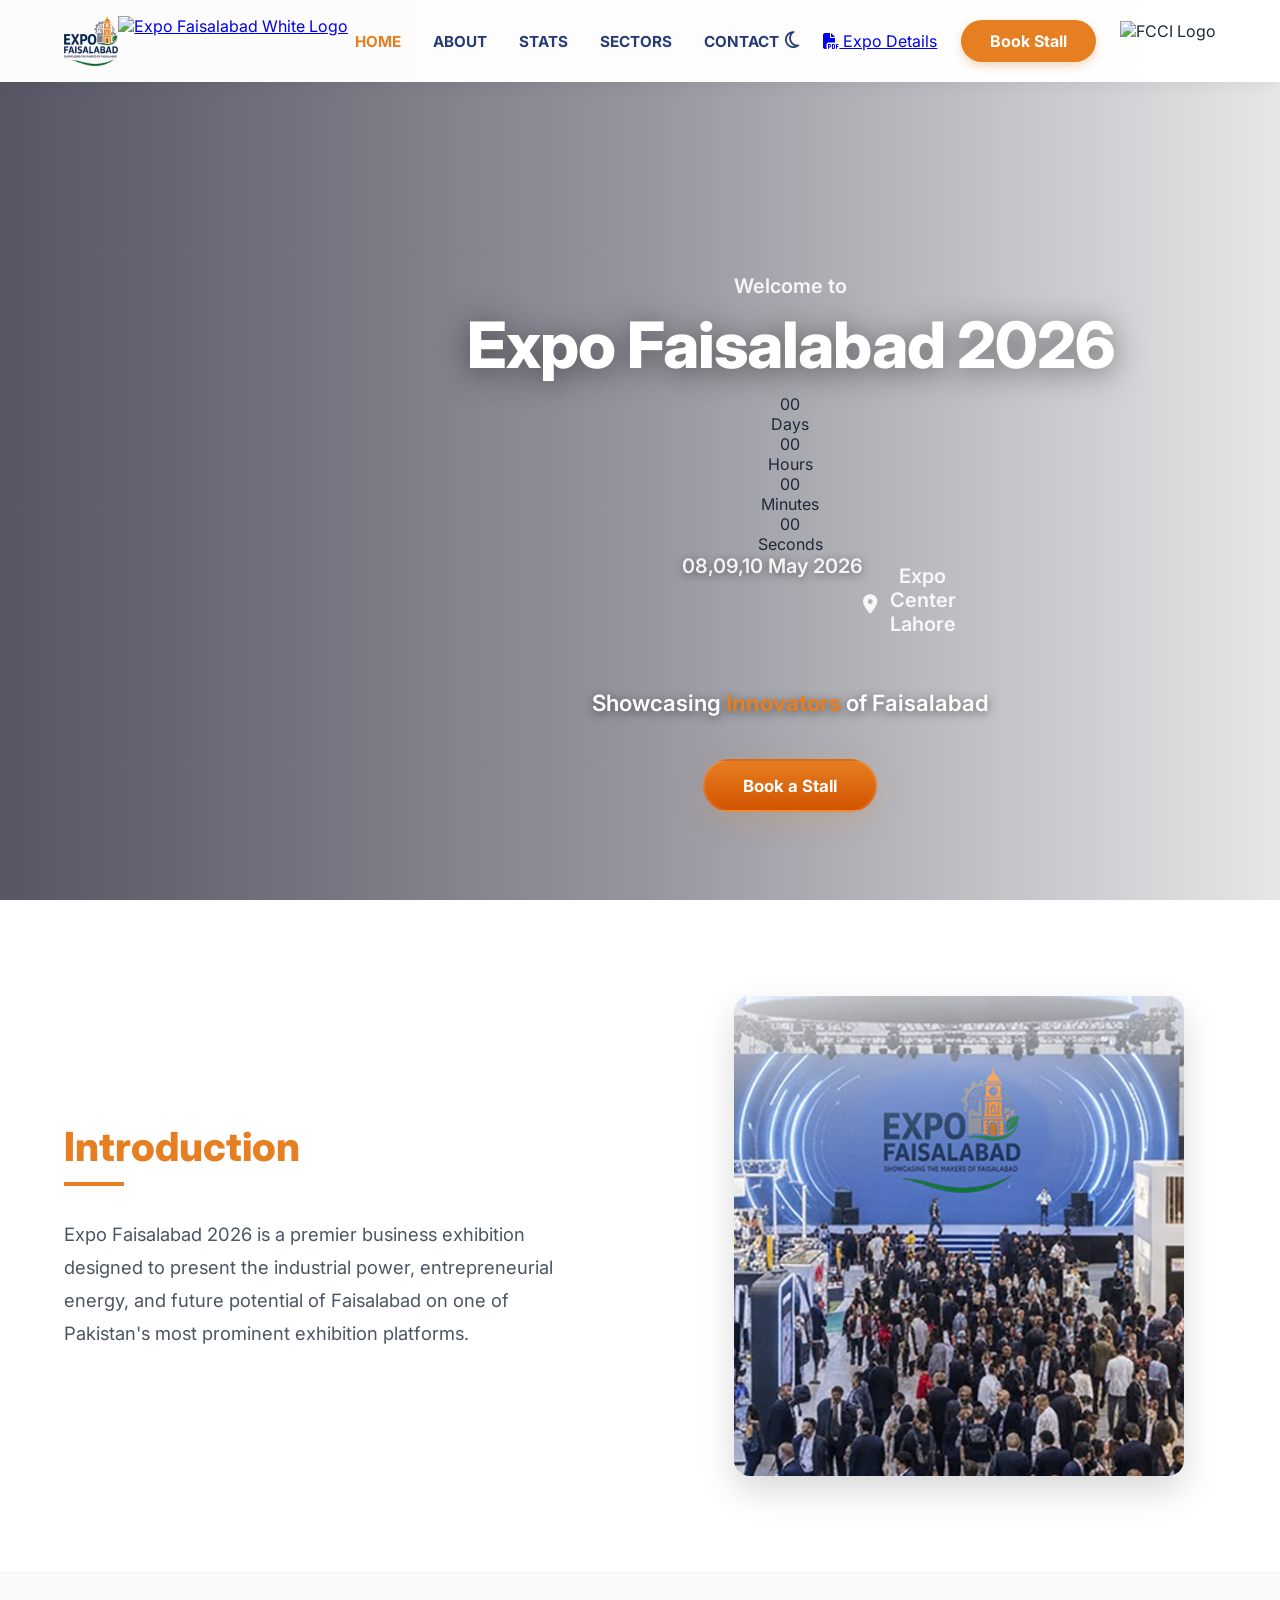
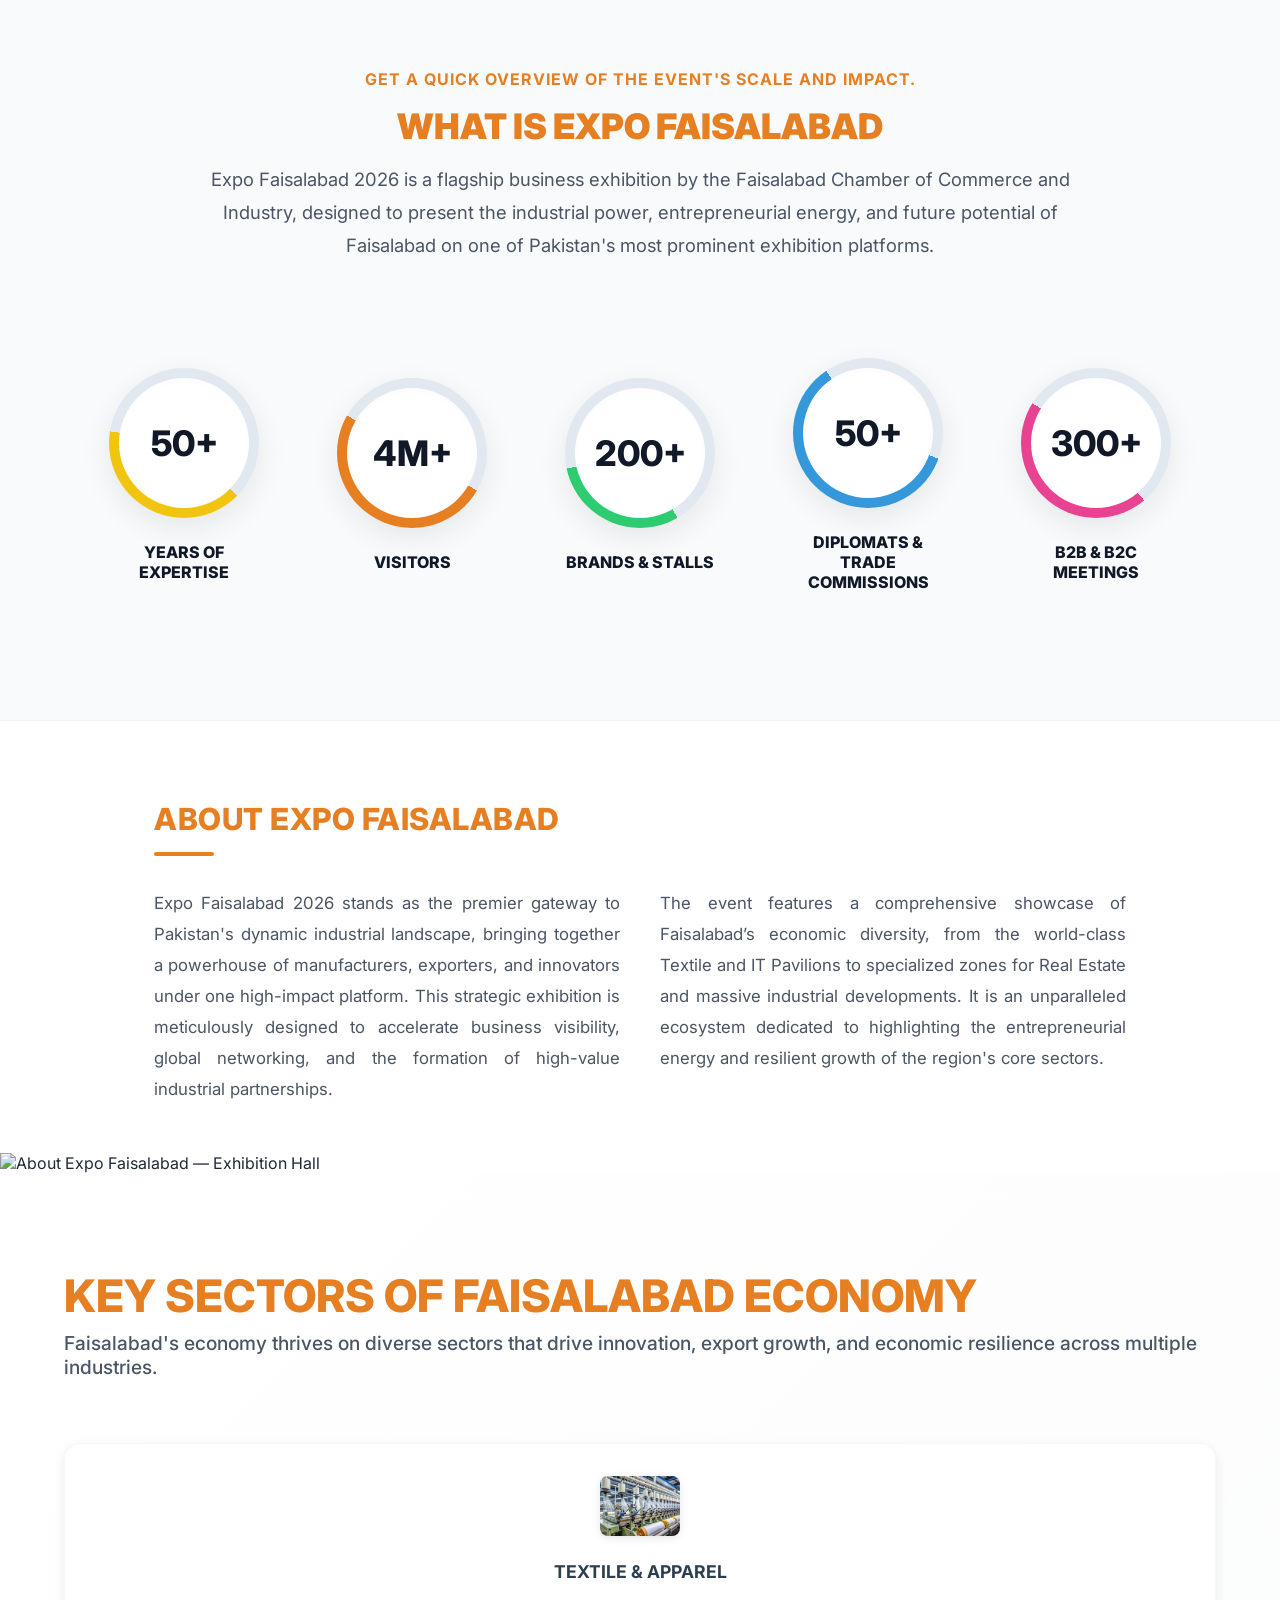
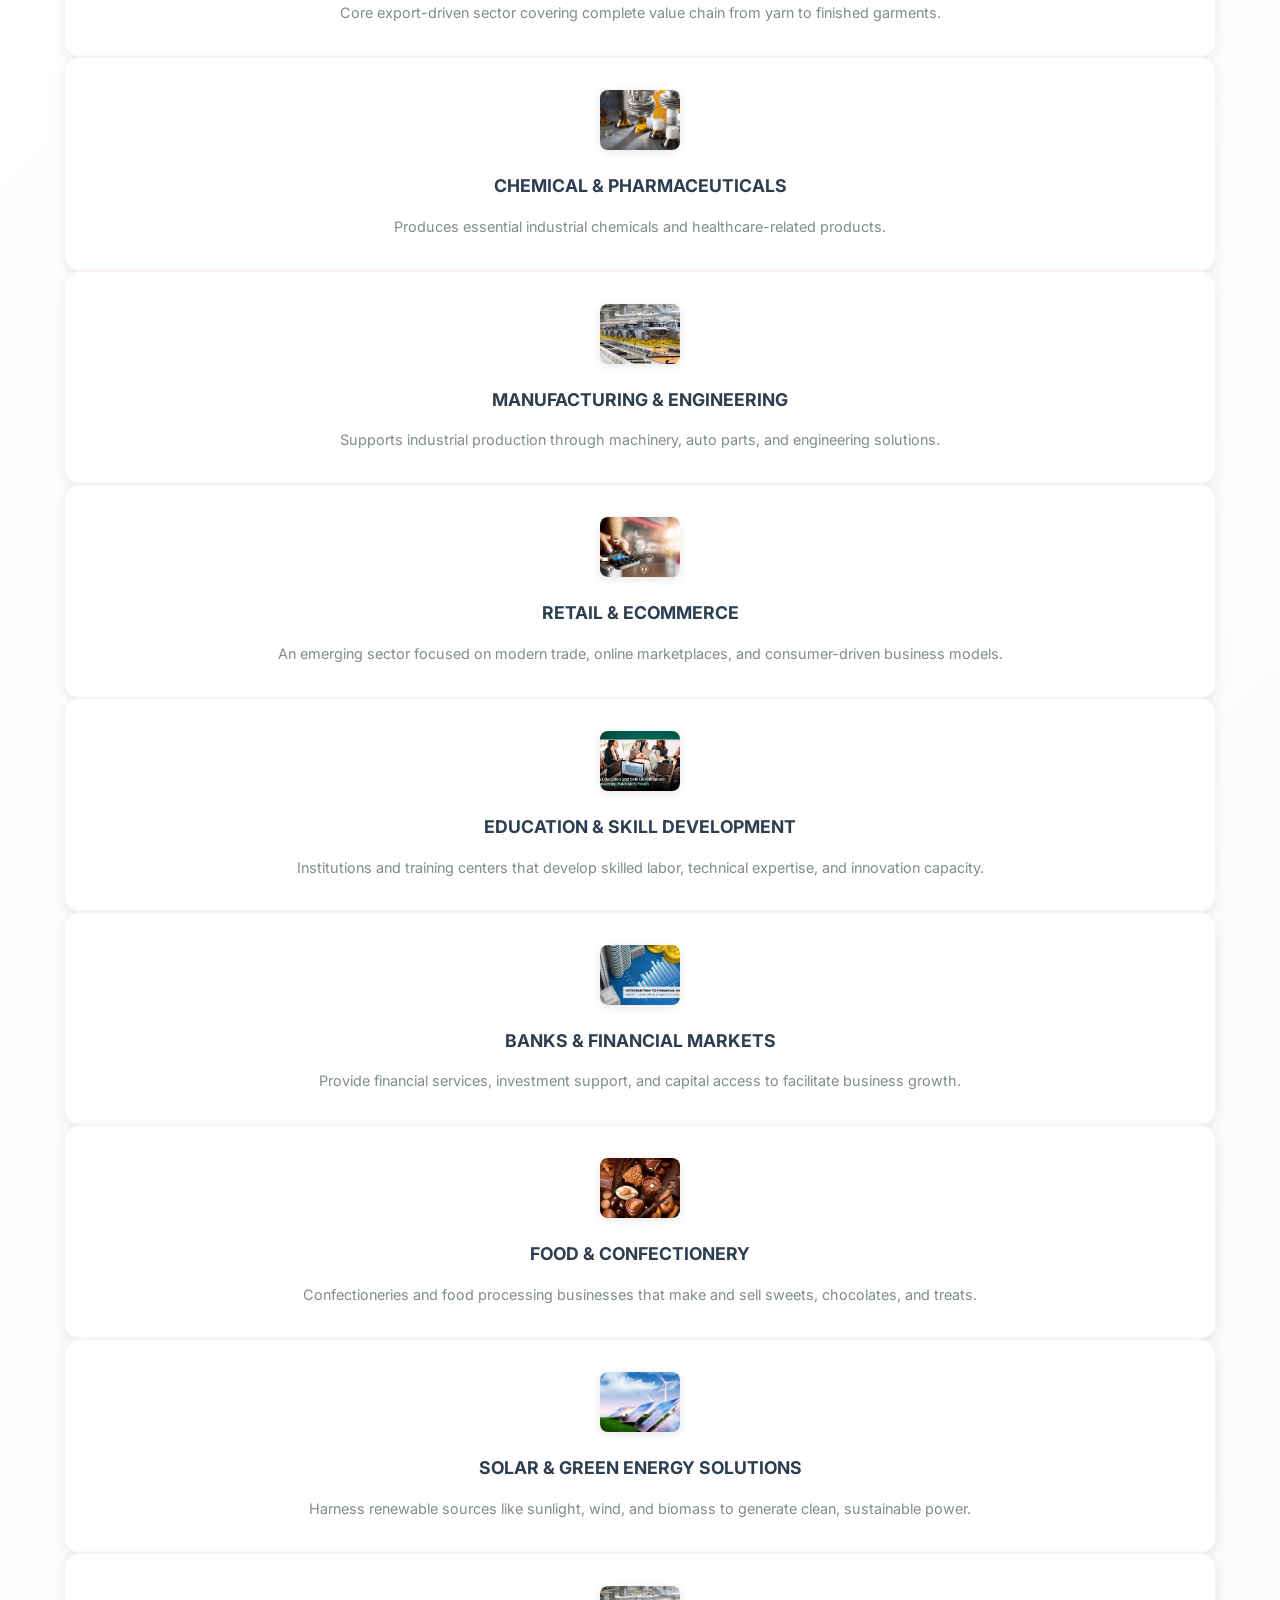
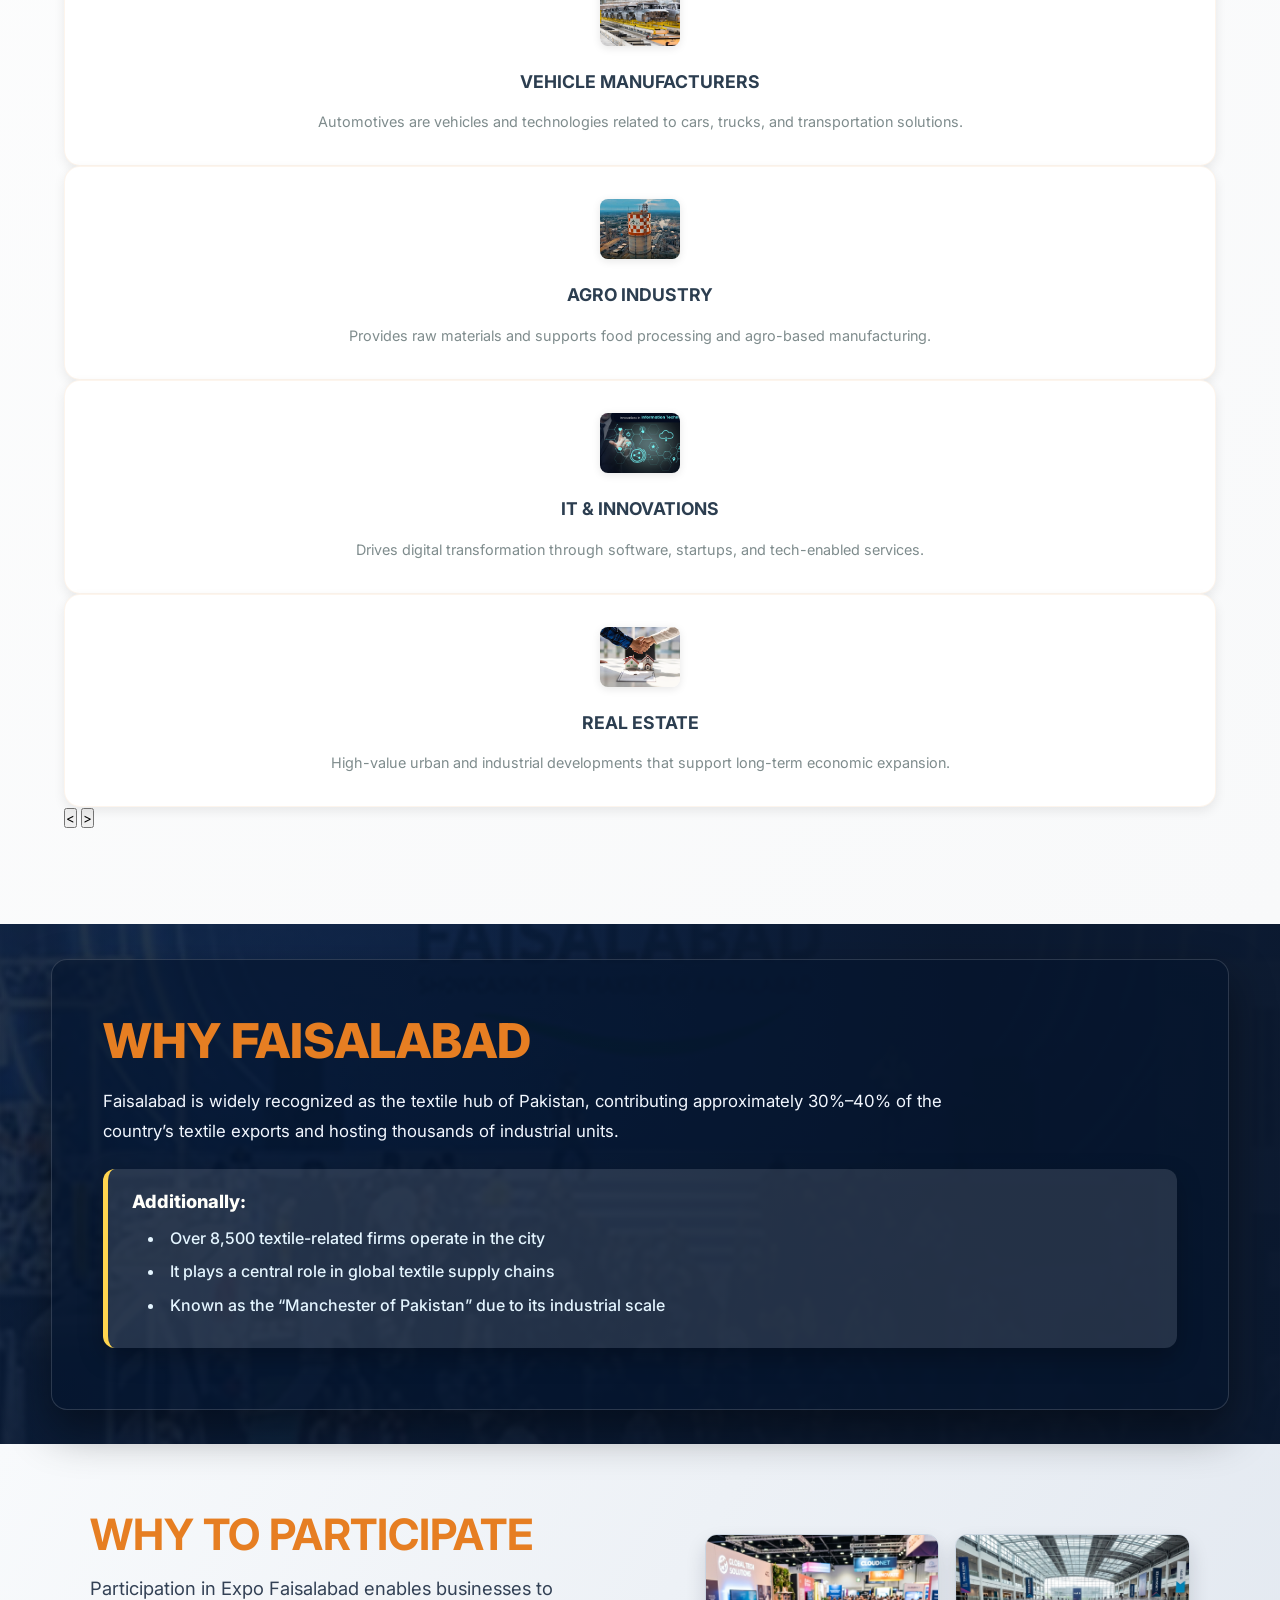
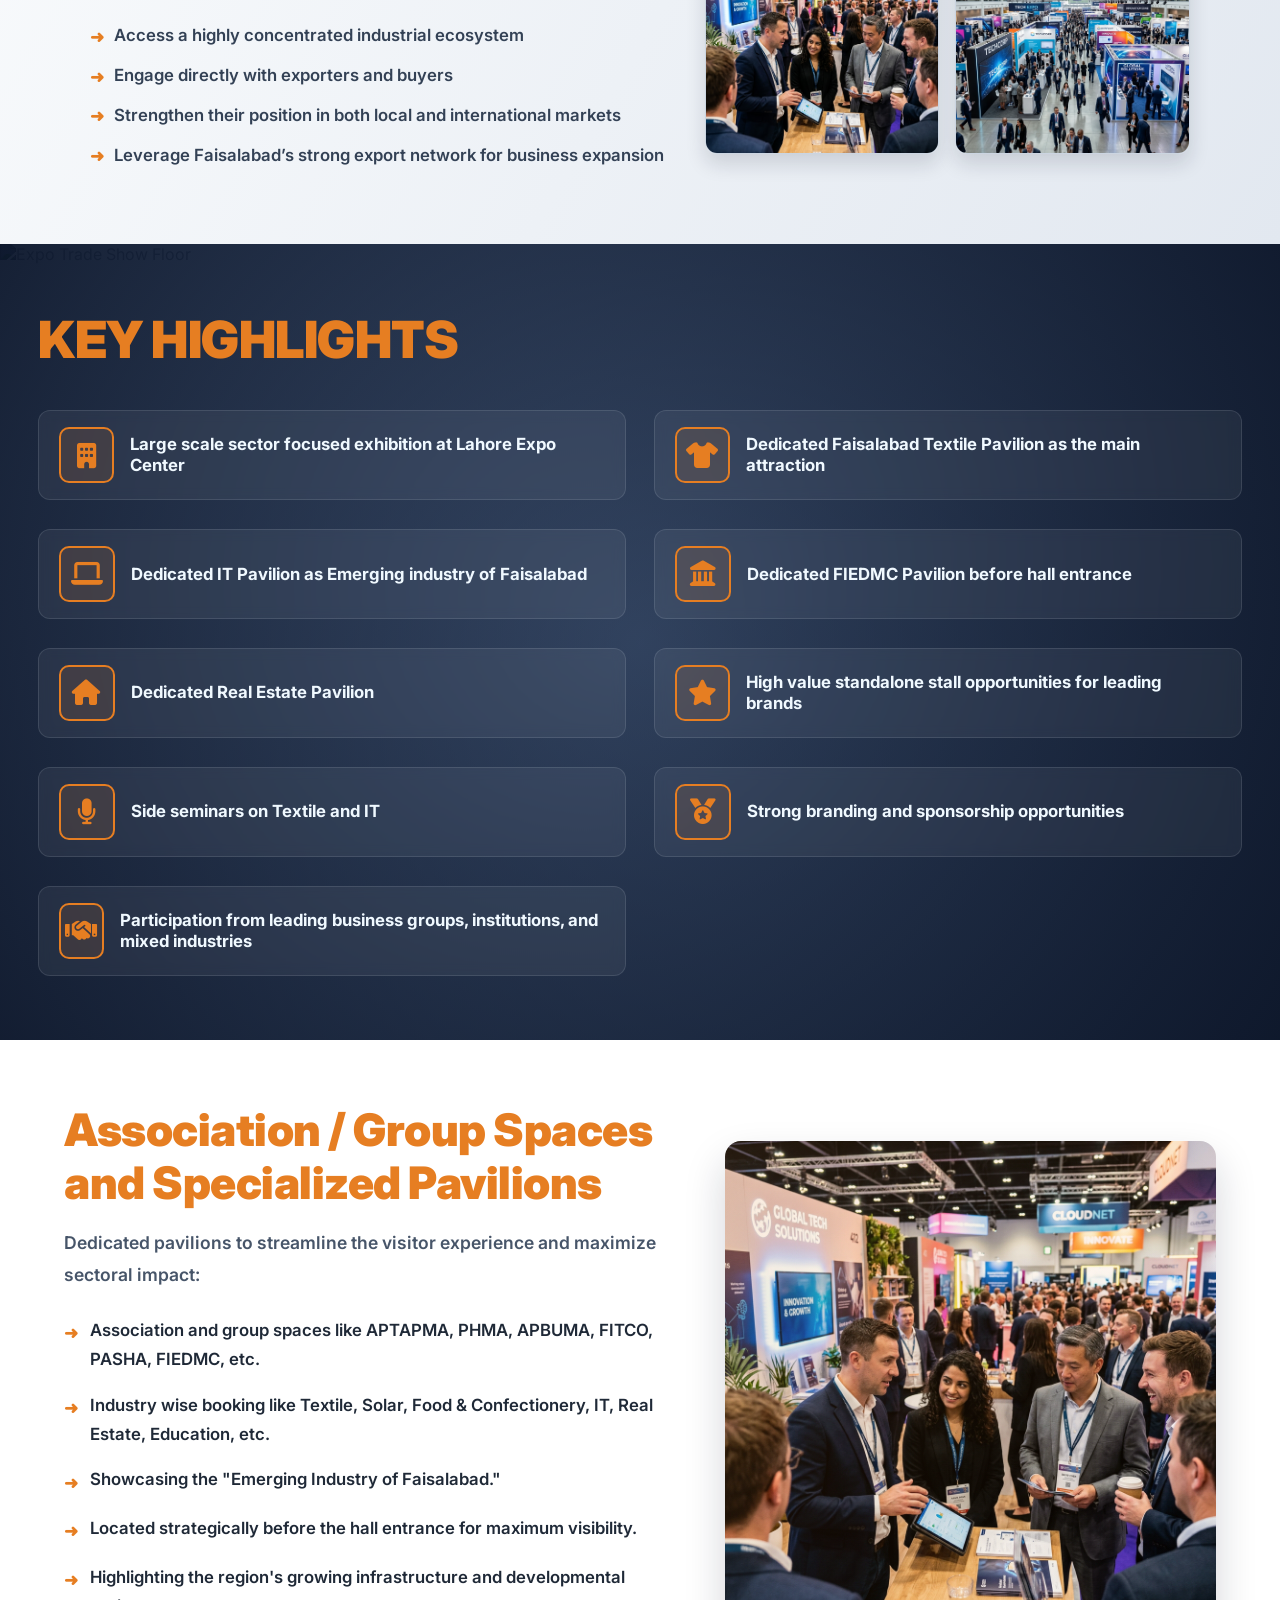
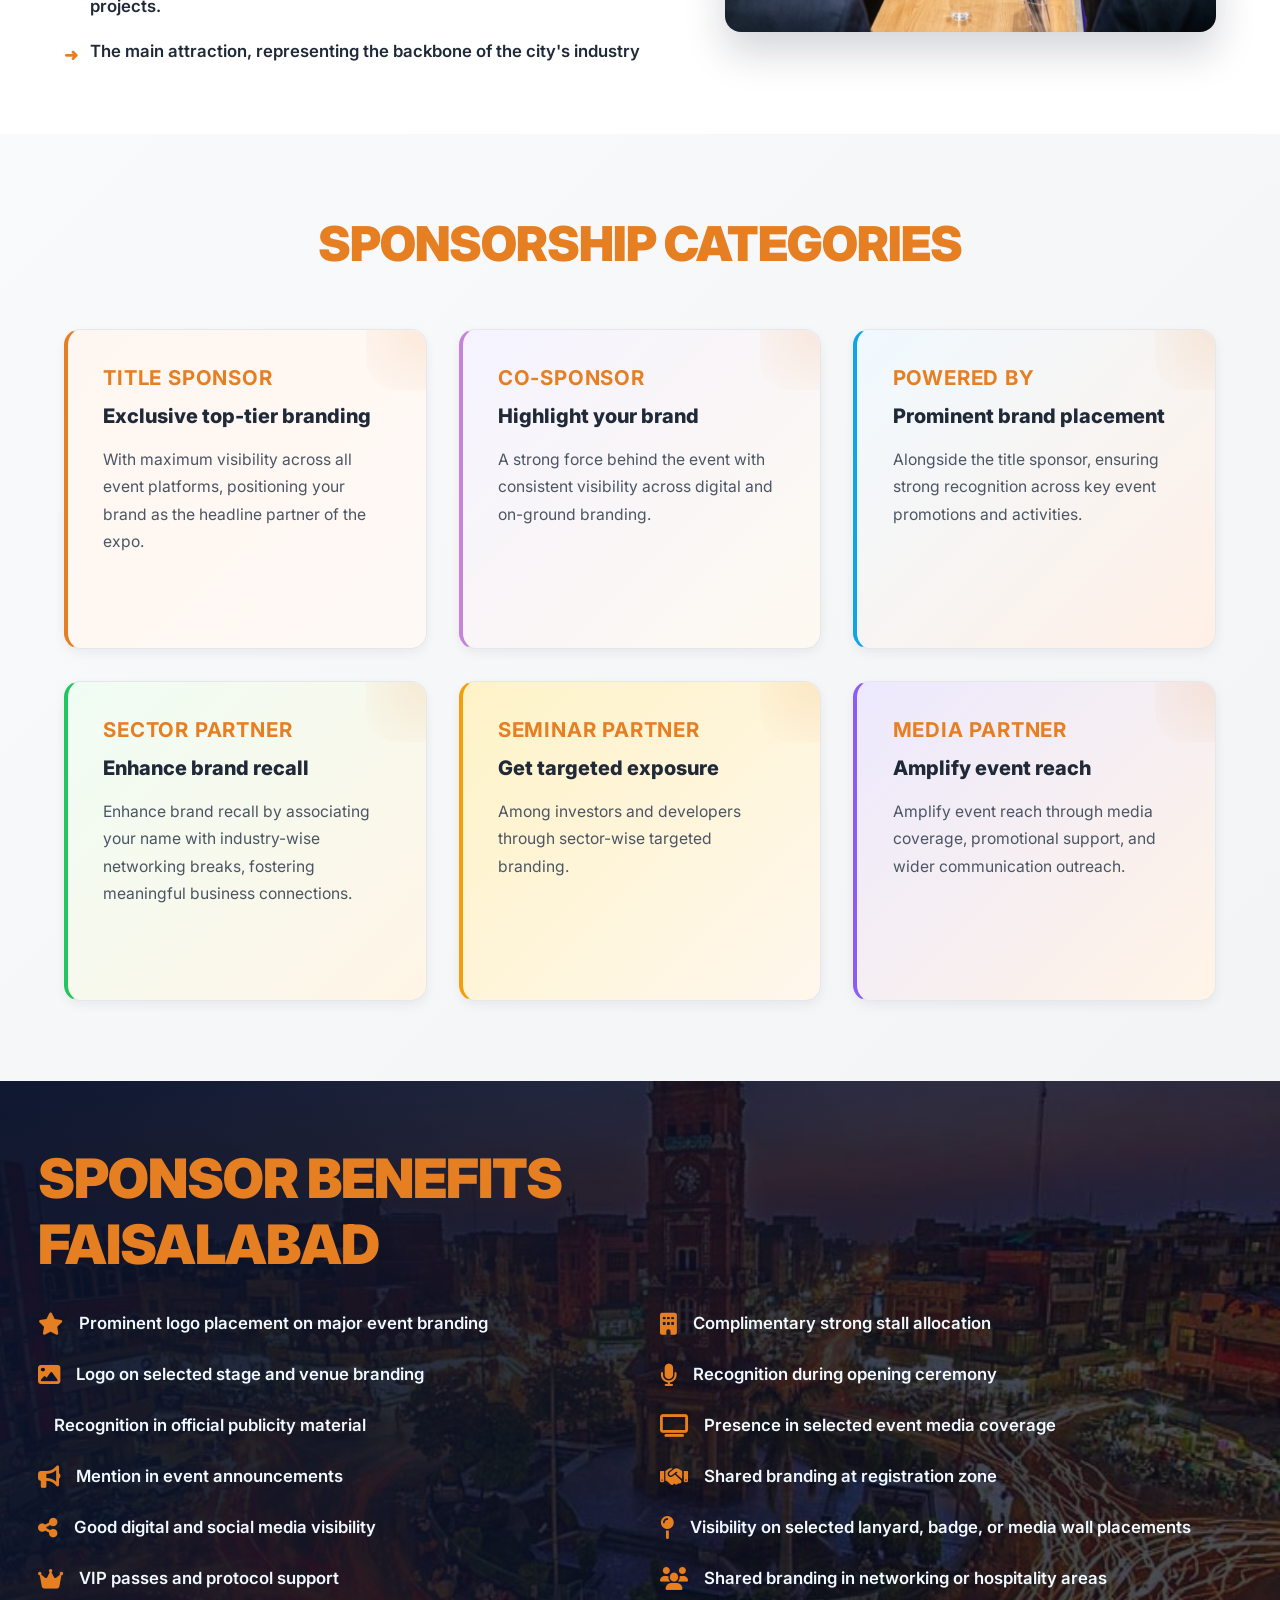
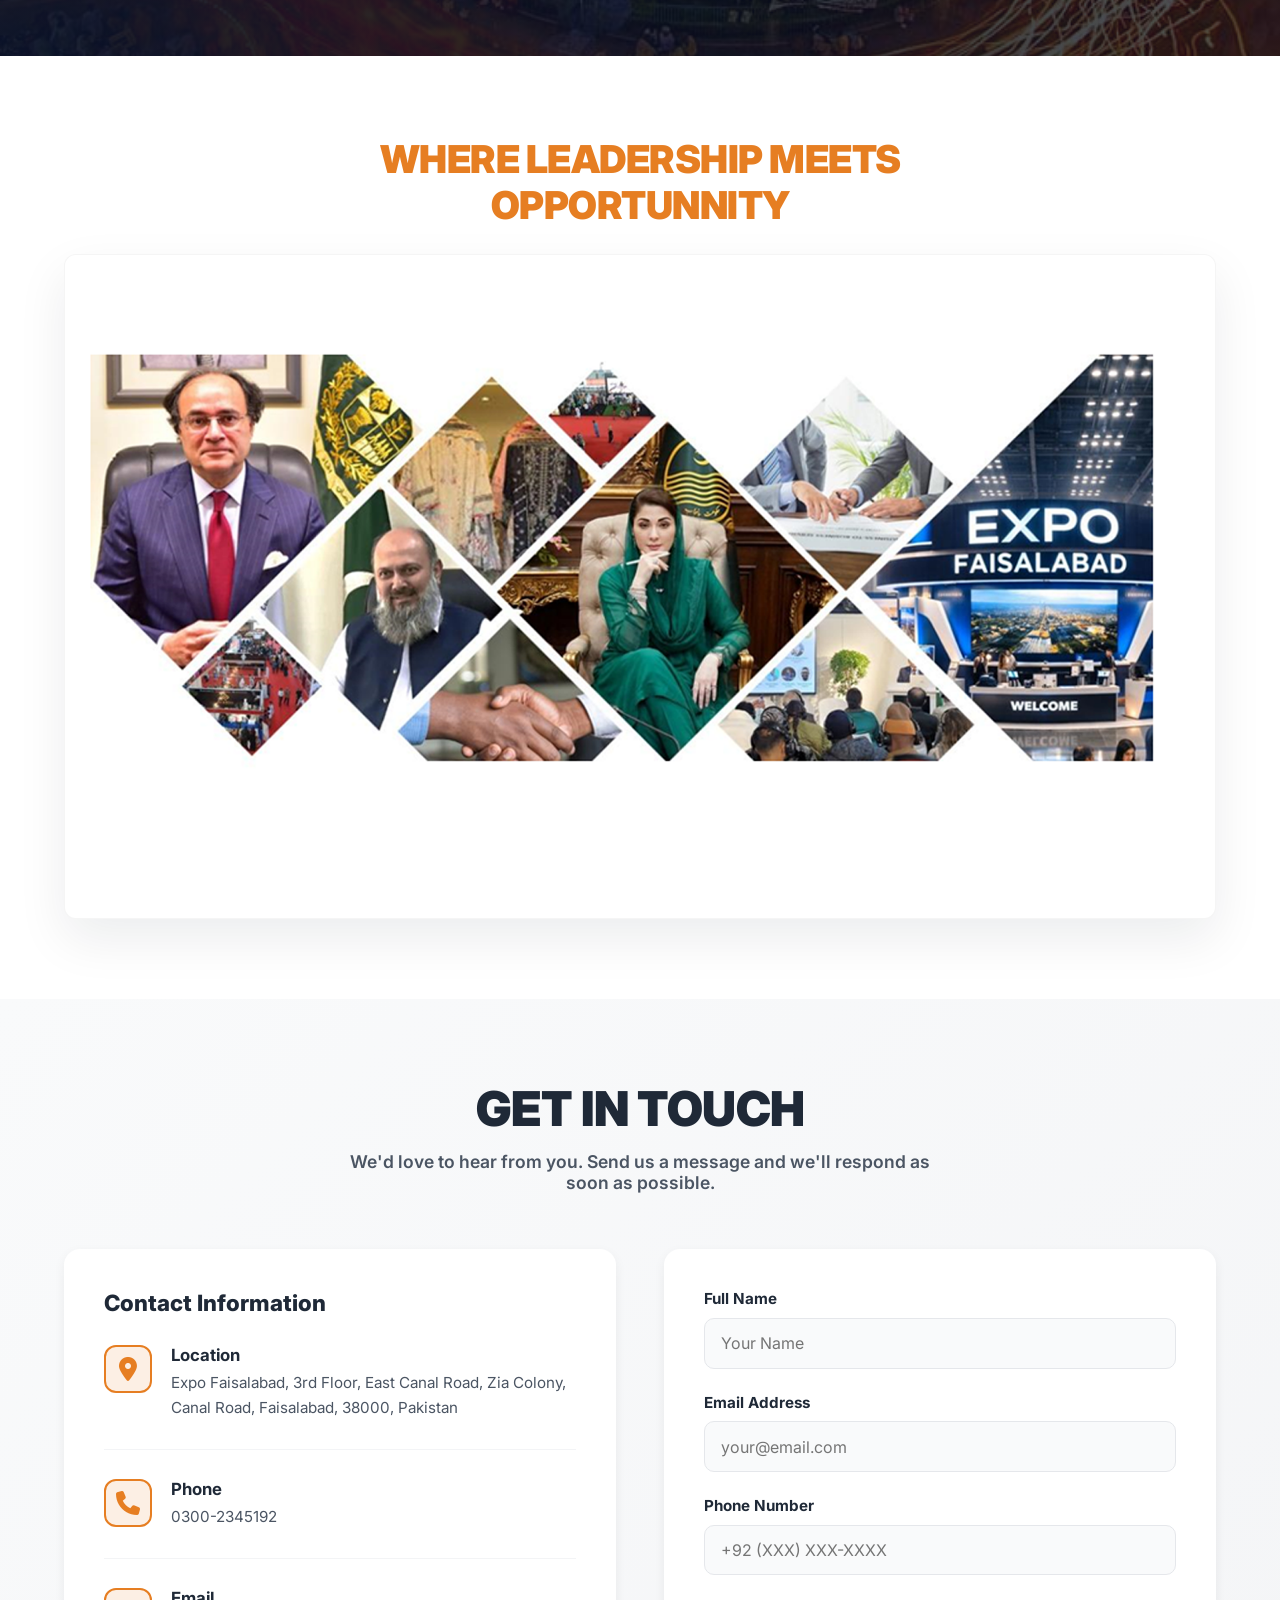
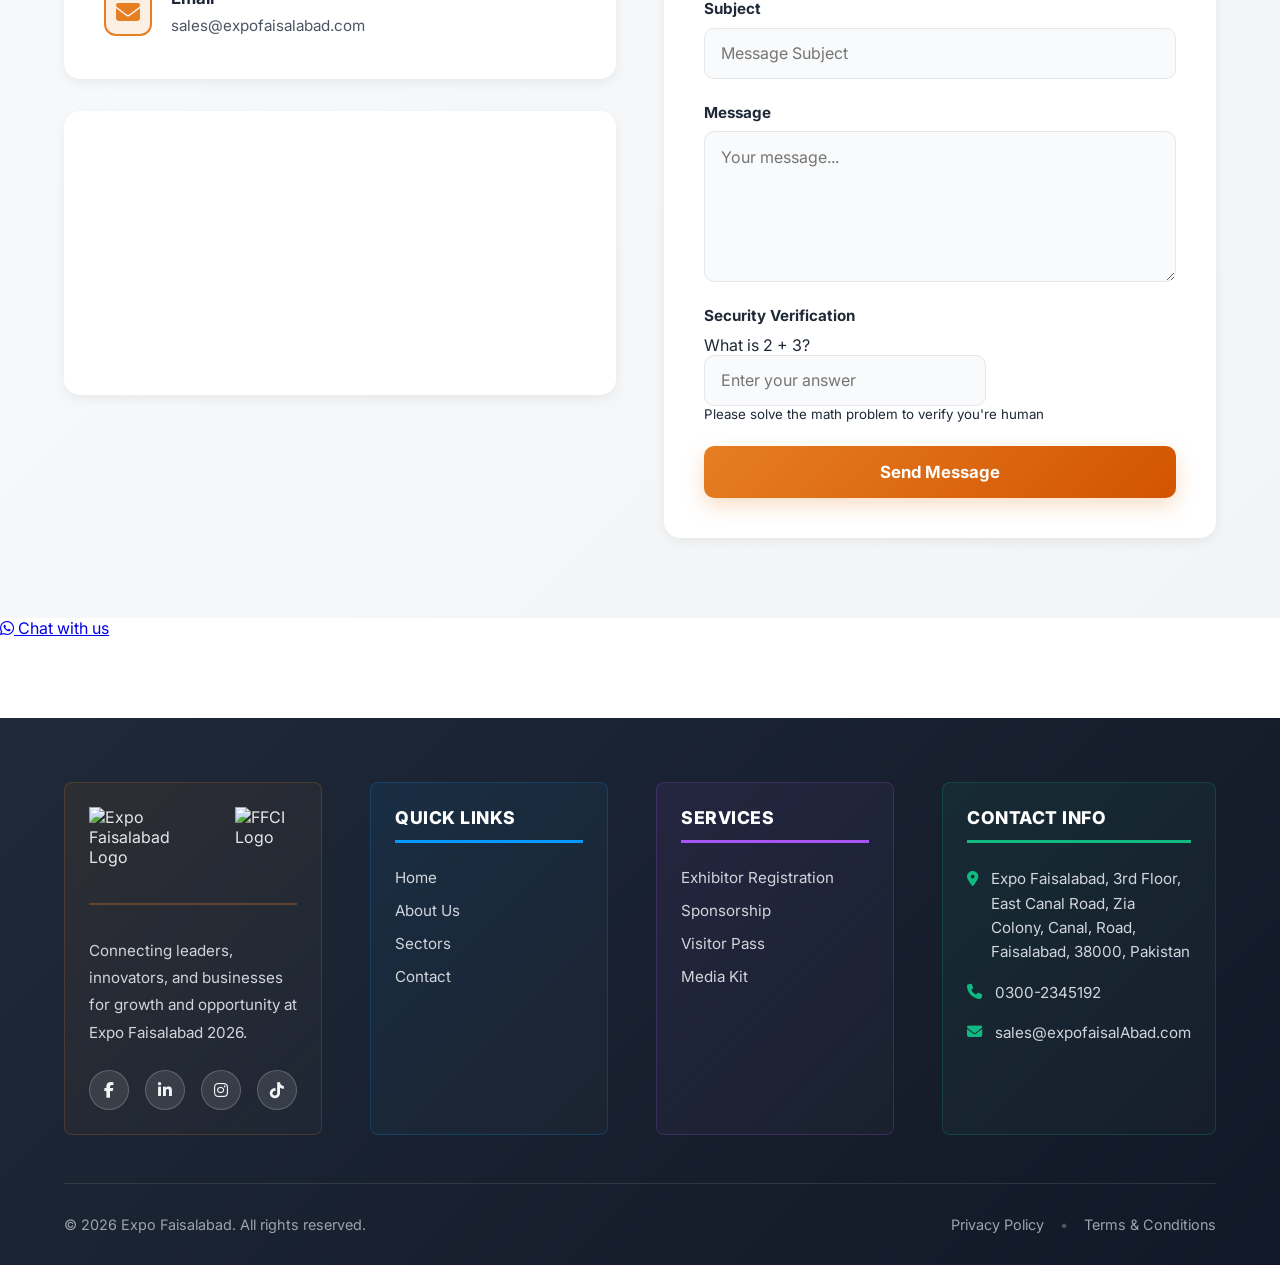
==== commit d653050d: "Update index.html" ====
--- a/index.html
+++ b/index.html
@@ -22,7 +22,8 @@
 
     <nav class="navbar">
         <a href="#" class="logo-link">
-            <img src="Expo Logo.png" alt="Expo Faisalabad Logo" class="logo-img">
+            <img src="Expo Logo.png" alt="Expo Faisalabad Logo" class="logo-img logo-light">
+            <img src="expo white logo (1).png" alt="Expo Faisalabad White Logo" class="logo-img logo-dark">
         </a>
 
         <!-- Mobile Menu Toggle (Hamburger) -->
@@ -33,34 +34,74 @@
         </div>
 
         <ul class="nav-links">
-            <li><a href="#" class="active">HOME</a></li>
+            <li><a href="#home" class="active">HOME</a></li>
             <li><a href="#about">ABOUT</a></li>
             <li><a href="#stats">STATS</a></li>
             <li><a href="#key-sectors">SECTORS</a></li>
-            <li><a href="#">EXHIBITORS</a></li>
-            <li><a href="#">BUYERS</a></li>
-            <li><a href="#">CONTACT</a></li>
+            <li><a href="#contact">CONTACT</a></li>
         </ul>
 
         <div class="nav-actions">
             <i class="fa-regular fa-moon dark-mode-toggle"></i>
-            <a href="" target="_blank" class="nav-register-btn">Book Stall</a>
-            <img src="FCCI Logo new.jpg.png" alt="FCCI Logo" class="fcci-logo">
+            <a href="/Expo Faisalabad 2026- Brochure 31 (2).pdf" target="_blank" class="nav-brochure-btn">
+                <i class="fas fa-file-pdf"></i> Expo Details
+            </a>
+            <a href="https://docs.google.com/forms/d/e/1FAIpQLSdmPZYqJuuMtGL-lK4S_2wJe9CMGFJ5l8AwV40CJgCOHDWdHQ/viewform" class="nav-register-btn">Book Stall</a>
+            <img src="FCCI_Logo_new.jpg-removebg-preview.png" alt="FCCI Logo" class="fcci-logo">
         </div>
     </nav>
 
-    <header class="hero">
+    <header class="hero" id="home">
+        <video autoplay muted loop class="hero-video">
+            <source src="assets/hero-video.mp4" type="video/mp4">
+            Your browser does not support the video tag.
+        </video>
         <div class="hero-content">
             <h3 class="pre-title">Welcome to</h3>
-            <h1 class="main-title">Expo Faisalabad <br>2026</h1>
-            <div class="event-date">08,09,10 May 2026</div>
-            <p class="subtitle">Showcasing <span class="rotating"><span class="highlight">Creators</span></span> of Faisalabad</p>
-
-            <div class="location">
-                <i class="fa-solid fa-location-dot"></i> Expo Center Lahore
-            </div>
-
-            <a href="" target="_blank" class="register-btn">
+            <h1 class="main-title" style="color: white;">Expo Faisalabad 2026</h1>
+            
+            <!-- Countdown Timer -->
+            <div class="hero-countdown">
+                <div class="countdown-item">
+                    <div class="countdown-value">
+                        <span id="days" class="timer-number">00</span>
+                    </div>
+                    <div class="countdown-label">Days</div>
+                </div>
+
+                <div class="countdown-item">
+                    <div class="countdown-value">
+                        <span id="hours" class="timer-number">00</span>
+                    </div>
+                    <div class="countdown-label">Hours</div>
+                </div>
+
+                <div class="countdown-item">
+                    <div class="countdown-value">
+                        <span id="minutes" class="timer-number">00</span>
+                    </div>
+                    <div class="countdown-label">Minutes</div>
+                </div>
+
+                <div class="countdown-item">
+                    <div class="countdown-value">
+                        <span id="seconds" class="timer-number">00</span>
+                    </div>
+                    <div class="countdown-label">Seconds</div>
+                </div>
+            </div>
+
+            <div class="event-info">
+                <div class="event-date"><h3>08,09,10 May 2026</h3></div>
+
+                <div class="location">
+                    <i class="fa-solid fa-location-dot" style="color: white;"></i><h3><span style="color: white;">Expo Center Lahore</span></h3>
+                </div>
+            </div>
+
+            <p class="subtitle" style="color: white;">Showcasing <span class="rotating"><span class="highlight">Investors</span></span> of Faisalabad</p>
+
+            <a href="https://docs.google.com/forms/d/e/1FAIpQLSdmPZYqJuuMtGL-lK4S_2wJe9CMGFJ5l8AwV40CJgCOHDWdHQ/viewform" class="register-btn">
                 Book a Stall
             </a>
         </div>
@@ -127,17 +168,18 @@
 
     <!-- About Expo Faisalabad Section -->
     <section id="about" class="about-section">
-        <div class="about-text-wrap">
-            <h2 class="about-heading">ABOUT EXPO FAISALABAD</h2>
-            <div class="about-divider"></div>
-            <div class="about-columns">
-                <p>Expo Faisalabad 2026 stands as the premier gateway to Pakistan's dynamic industrial landscape, bringing together a powerhouse of manufacturers, exporters, and innovators under one high-impact platform. This strategic exhibition is meticulously designed to accelerate business visibility, global networking, and the formation of high-value industrial partnerships.</p>
-                <p>The event features a comprehensive showcase of Faisalabad’s economic diversity, from the world-class Textile and IT Pavilions to specialized zones for Real Estate and massive industrial developments. It is an unparalleled ecosystem dedicated to highlighting the entrepreneurial energy and resilient growth of the region's core sectors.</p>
-            </div>
-        </div>
-        <div class="about-image-banner">
-            <img src="assets/images/Layer 1.png" alt="About Expo Faisalabad — Exhibition Hall">
-            <div class="about-img-overlay"></div>
+        <div class="about-container">
+            <div class="about-text-wrap">
+                <h2 class="about-heading">ABOUT EXPO FAISALABAD</h2>
+                <div class="about-divider"></div>
+                <div class="about-columns">
+                    <p>Expo Faisalabad 2026 stands as the premier gateway to Pakistan's dynamic industrial landscape, bringing together a powerhouse of manufacturers, exporters, and innovators under one high-impact platform. This strategic exhibition is meticulously designed to accelerate business visibility, global networking, and the formation of high-value industrial partnerships.</p>
+                    <p>The event features a comprehensive showcase of Faisalabad’s economic diversity, from the world-class Textile and IT Pavilions to specialized zones for Real Estate and massive industrial developments. It is an unparalleled ecosystem dedicated to highlighting the entrepreneurial energy and resilient growth of the region's core sectors.</p>
+                </div>
+            </div>
+            <div class="about-image">
+                <img src="assets/ABout Expo Section.jpg" alt="About Expo Faisalabad — Exhibition Hall">
+            </div>
         </div>
     </section>
 
@@ -149,7 +191,9 @@
                 <p>Faisalabad's economy thrives on diverse sectors that drive innovation, export growth, and economic resilience across multiple industries.</p>
             </div>
 
-            <div class="sectors-grid-unified">
+            <div class="carousel-container">
+                <div class="carousel-wrapper">
+                    <div class="sectors-carousel">
                 <!-- Sector 1: Textile & Apparel -->
                 <div class="sector-card-unified">
                     <div class="card-image-unified">
@@ -257,6 +301,10 @@
                     <h3>REAL ESTATE</h3>
                     <p>High-value urban and industrial developments that support long-term economic expansion.</p>
                 </div>
+                    </div>
+                </div>
+                <button class="carousel-btn prev-btn" id="prevBtn">&lt;</button>
+                <button class="carousel-btn next-btn" id="nextBtn">&gt;</button>
             </div>
         </div>
     </section>
@@ -267,7 +315,7 @@
             <div class="why-overlay"></div>
         </div>
         <div class="why-content">
-            <h2>WHY FAISALABAD</h2>
+            <h2 style="color: #e67e22;">WHY FAISALABAD</h2>
             <p>
                 Faisalabad is widely recognized as the textile hub of Pakistan, contributing approximately 30%–40% of the country’s textile exports and hosting thousands of industrial units.
             </p>
@@ -285,7 +333,7 @@
     <section id="why-participate" class="why-participate-section">
         <div class="why-participate-container">
             <div class="why-participate-text">
-                <h2>WHY TO PARTICIPATE</h2>
+                <h2 style="color: #e67e22;">WHY TO PARTICIPATE</h2>
                 <p>Participation in Expo Faisalabad enables businesses to</p>
                 <ul>
                     <li><span>➜</span> Access a highly concentrated industrial ecosystem</li>
@@ -299,7 +347,7 @@
                 <img src="assets/images/expo_hall.png" alt="Expo Exhibition Space">
             </div>
         </div>
-    </section>use tyhis 
+    </section>
 
     <!-- Key Highlights Section -->
     <section id="key-highlights" class="highlights-section">
@@ -309,7 +357,7 @@
         </div>
         <div class="highlights-container">
             <div class="highlights-header">
-                <h2>KEY HIGHLIGHTS</h2>
+                <h2 style="color: #e67e22;">KEY HIGHLIGHTS</h2>
             </div>
             <div class="highlights-grid">
                 <div class="highlight-card">
@@ -374,7 +422,7 @@
     <section id="association-pavilions" class="pavilions-section">
         <div class="pavilions-container">
             <div class="pavilions-content">
-                <h2>Association / Group Spaces and Specialized Pavilions</h2>
+                <h2 style="color: #e67e22;">Association / Group Spaces and Specialized Pavilions</h2>
                 <p class="pavilions-intro">Dedicated pavilions to streamline the visitor experience and maximize sectoral impact:</p>
                 <ul class="pavilions-list">
                     <li><span>➜</span> Association and group spaces like APTAPMA, PHMA, APBUMA, FITCO, PASHA, FIEDMC, etc.</li>
@@ -396,7 +444,7 @@
     <section id="sponsorship-categories" class="sponsorship-section">
         <div class="sponsorship-container">
             <div class="sponsorship-header">
-                <h2><span class="sponsor-blue">SPONSORSHIP</span> <span class="sponsor-dark">CATEGORIES</span></h2>
+                <h2><span class="sponsor-blue" style="color: #e67e22;">SPONSORSHIP</span> <span class="sponsor-dark" style="color: #e67e22;">CATEGORIES</span></h2>
             </div>
             <div class="sponsorship-timeline">
                 <div class="sponsor-card sponsor-card-1">
@@ -447,57 +495,57 @@
             <div class="benefits-overlay"></div>
         </div>
         <div class="benefits-container">
-            <h2>SPONSOR BENEFITS<br><span class="benefits-highlight">FAISALABAD</span></h2>
+            <h2 style="color: #e67e22;">SPONSOR BENEFITS<br><span class="benefits-highlight" style="color: #e67e22;">FAISALABAD</span></h2>
             <div class="benefits-content">
                 <div class="benefits-list">
                     <div class="benefit-item">
-                        <i class="fas fa-star"></i>
+                        <i class="fas fa-star" style="color: #e67e22;"></i>
                         <p>Prominent logo placement on major event branding</p>
                     </div>
                     <div class="benefit-item">
-                        <i class="fas fa-image"></i>
+                        <i class="fas fa-image" style="color: #e67e22;"></i>
                         <p>Logo on selected stage and venue branding</p>
                     </div>
                     <div class="benefit-item">
-                        <i class="fas fa-news"></i>
+                        <i class="fas fa-news" style="color: #e67e22;"></i>
                         <p>Recognition in official publicity material</p>
                     </div>
                     <div class="benefit-item">
-                        <i class="fas fa-bullhorn"></i>
+                        <i class="fas fa-bullhorn" style="color: #e67e22;"></i>
                         <p>Mention in event announcements</p>
                     </div>
                     <div class="benefit-item">
-                        <i class="fas fa-share-alt"></i>
+                        <i class="fas fa-share-alt" style="color: #e67e22;"></i>
                         <p>Good digital and social media visibility</p>
                     </div>
                     <div class="benefit-item">
-                        <i class="fas fa-crown"></i>
+                        <i class="fas fa-crown" style="color: #e67e22;"></i>
                         <p>VIP passes and protocol support</p>
                     </div>
                 </div>
                 <div class="benefits-list">
                     <div class="benefit-item">
-                        <i class="fas fa-building"></i>
+                        <i class="fas fa-building" style="color: #e67e22;"></i>
                         <p>Complimentary strong stall allocation</p>
                     </div>
                     <div class="benefit-item">
-                        <i class="fas fa-microphone"></i>
+                        <i class="fas fa-microphone" style="color: #e67e22;"></i>
                         <p>Recognition during opening ceremony</p>
                     </div>
                     <div class="benefit-item">
-                        <i class="fas fa-tv"></i>
+                        <i class="fas fa-tv" style="color: #e67e22;"></i>
                         <p>Presence in selected event media coverage</p>
                     </div>
                     <div class="benefit-item">
-                        <i class="fas fa-handshake"></i>
+                        <i class="fas fa-handshake" style="color: #e67e22;"></i>
                         <p>Shared branding at registration zone</p>
                     </div>
                     <div class="benefit-item">
-                        <i class="fas fa-map-pin"></i>
+                        <i class="fas fa-map-pin" style="color: #e67e22;"></i>
                         <p>Visibility on selected lanyard, badge, or media wall placements</p>
                     </div>
                     <div class="benefit-item">
-                        <i class="fas fa-users"></i>
+                        <i class="fas fa-users" style="color: #e67e22;"></i>
                         <p>Shared branding in networking or hospitality areas</p>
                     </div>
                 </div>
@@ -508,7 +556,7 @@
     <!-- Leadership / Opportunity Section -->
     <section id="leadership" class="leadership-section">
         <div class="leadership-inner">
-            <h2 class="leadership-blue" style="color: #0099FF;">WHERE <span class="leadership-highlight" style="color: black;">LEADERSHIP</span> MEETS <br>OPPORTUNNITY</h2>
+            <h2 class="leadership-blue" style="color: #e67e22;">WHERE <span class="leadership-highlight" style="color: #e67e22;">LEADERSHIP</span> MEETS <br>OPPORTUNNITY</h2>
 
             <div class="leadership-card">
                 <img src="assets/images/Layer 1345.png" alt="Leadership Collage">
@@ -517,7 +565,7 @@
     </section>
 
     <!-- Contact Us Section -->
-    <section id="contact-us" class="contact-section">
+    <section id="contact" class="contact-section">
         <div class="contact-container">
             <div class="contact-header">
                 <h2>GET IN TOUCH</h2>
@@ -573,8 +621,8 @@
                                 <i class="fas fa-map-marker-alt"></i>
                             </div>
                             <div class="contact-text">
-                                <h4>Address</h4>
-                                <p>Faisalabad Chamber of Commerce & Industry<br>Kinnard Road, Faisalabad, Pakistan</p>
+                                <h4>Location</h4>
+                                <p>Expo Faisalabad, 3rd Floor, East Canal Road, Zia Colony, Canal Road, Faisalabad, 38000, Pakistan</p>
                             </div>
                         </div>
 
@@ -583,7 +631,7 @@
                                 <i class="fas fa-phone"></i>
                             </div>
                             <div class="contact-text">
-                                <h4>WhatsApp</h4>
+                                <h4>Phone</h4>
                                 <p>0300-2345192</p>
                             </div>
                         </div>
@@ -594,17 +642,7 @@
                             </div>
                             <div class="contact-text">
                                 <h4>Email</h4>
-                                <p>sales@expofaisalbad.com</p>
-                            </div>
-                        </div>
-
-                        <div class="contact-detail">
-                            <div class="contact-icon">
-                                <i class="fas fa-clock"></i>
-                            </div>
-                            <div class="contact-text">
-                                <h4>Business Hours</h4>
-                                <p>Monday – Friday: 9:00 AM – 5:00 PM<br>Saturday: 10:00 AM – 2:00 PM</p>
+                                <p>sales@expofaisalabad.com</p>
                             </div>
                         </div>
                     </div>
@@ -616,25 +654,33 @@
         </div>
     </section>
 
+    <!-- Floating WhatsApp Chat Button -->
+    <a href="https://wa.me/923002345192?text=Hello%2C%20I%20want%20to%20know%20more%20about%20Expo%20Faisalabad%202026" target="_blank" class="whatsapp-chat-btn" title="Chat with us on WhatsApp">
+        <i class="fab fa-whatsapp"></i>
+        <span class="chat-label">Chat with us</span>
+    </a>
     <!-- Footer -->
     <footer class="footer">
         <div class="footer-container">
             <div class="footer-top">
                 <div class="footer-section footer-branding">
                     <div class="footer-logos">
-                        <img src="Expo Logo.png" alt="Expo Faisalabad Logo" class="footer-logo">
-                        <img src="FCCI Logo new.jpg.png" alt="FFCI Logo" class="footer-logo ffci-logo">
+                        <img src="expo white logo (1).png" alt="Expo Faisalabad Logo" class="footer-logo" style="height: 80px;">
+                        <img src="FCCI_Logo_new.jpg-removebg-preview.png" alt="FFCI Logo" class="footer-logo ffci-logo" style="height: 80px;">
                     </div>
                     <p>Connecting leaders, innovators, and businesses for growth and opportunity at Expo Faisalabad 2026.</p>
                     <div class="social-links">
-                        <a href="https://facebook.com" target="_blank" title="Facebook" class="social-icon">
+                        <a href="https://www.facebook.com/share/1Hrir98gEv/" target="_blank" title="Facebook" class="social-icon">
                             <i class="fab fa-facebook-f"></i>
                         </a>
-                        <a href="https://linkedin.com" target="_blank" title="LinkedIn" class="social-icon">
+                        <a href="https://l.instagram.com/?u=https%3A%2F%2Fwww.linkedin.com%2Fin%2Fexpofaisalabad2026%2F%3Futm_source%3Dig%26utm_medium%3Dsocial%26utm_content%3Dlink_in_bio%26fbclid%3DPAZXh0bgNhZW0CMTEAc3J0YwZhcHBfaWQMMjU2MjgxMDQwNTU4AAGnwrIVK45JccCyvirkY5wut5ctGR57KrYolD6egJL9QWRW-u1QfEm0iSSlitI_aem_qFj6n53DDvejfCnhcMPe0Q&e=AT6mmFIK7KHGLJ_At3hP5CRttpviPSSoURu-3egKx6qf01dsDgYMmOHSTj1MElRAghDgng5FlHqV-eeFPfylwieYJCzdCf1jXgUCghSgQA" target="_blank" title="LinkedIn" class="social-icon">
                             <i class="fab fa-linkedin-in"></i>
                         </a>
-                        <a href="https://instagram.com" target="_blank" title="Instagram" class="social-icon">
+                        <a href="https://www.instagram.com/expofaisalabad/" target="_blank" title="Instagram" class="social-icon">
                             <i class="fab fa-instagram"></i>
+                        </a>
+                        <a href="https://l.instagram.com/?u=https%3A%2F%2Fwww.tiktok.com%2F%40expofaisalabad2026%3Ffbclid%3DPAZXh0bgNhZW0CMTEAc3J0YwZhcHBfaWQMMjU2MjgxMDQwNTU4AAGniqAt_uMw0PVPdbkRBwsh8nuh5Lgl8veyCNeO4r9MFv0RWVlwz1hBxaQHKGw_aem_7iiH0u7CchAjJgy1BrX4vw&e=AT7f3SCLFFPTy1SFCEfyEtqgRZPCKx1l6ZtBws-rnIYcBBSeYqFJtJUrL5mV9TznPN7fomQzXl-voGmfLL852hx3sVz7cFrTRV9VBiNdPQ" target="_blank" title="TikTok" class="social-icon social-tiktok">
+                            <i class="fab fa-tiktok"></i>
                         </a>
                         <!-- WhatsApp link removed as requested -->
                     </div>
@@ -646,7 +692,7 @@
                         <li><a href="#home">Home</a></li>
                         <li><a href="#about">About Us</a></li>
                         <li><a href="#key-sectors">Sectors</a></li>
-                        <li><a href="#contact-us">Contact</a></li>
+                        <li><a href="#contact">Contact</a></li>
                     </ul>
                 </div>
 
@@ -664,7 +710,7 @@
                     <h4>Contact Info</h4>
                     <div class="footer-contact-item">
                         <i class="fas fa-map-marker-alt"></i>
-                        <p>Kinnard Road, Faisalabad, Pakistan</p>
+                        <p>Expo Faisalabad, 3rd Floor, East Canal Road, Zia Colony, Canal, Road, Faisalabad, 38000, Pakistan</p>
                     </div>
                     <div class="footer-contact-item">
                         <i class="fas fa-phone"></i>
@@ -672,7 +718,7 @@
                     </div>
                     <div class="footer-contact-item">
                         <i class="fas fa-envelope"></i>
-                        <p>sales@expofaisalbad.com</p>
+                        <p>sales@expofaisalAbad.com</p>
                     </div>
                 </div>
             </div>
@@ -690,6 +736,7 @@
         </div>
     </footer>
 
+
     <script src="script.js"></script>
 </body>
 
